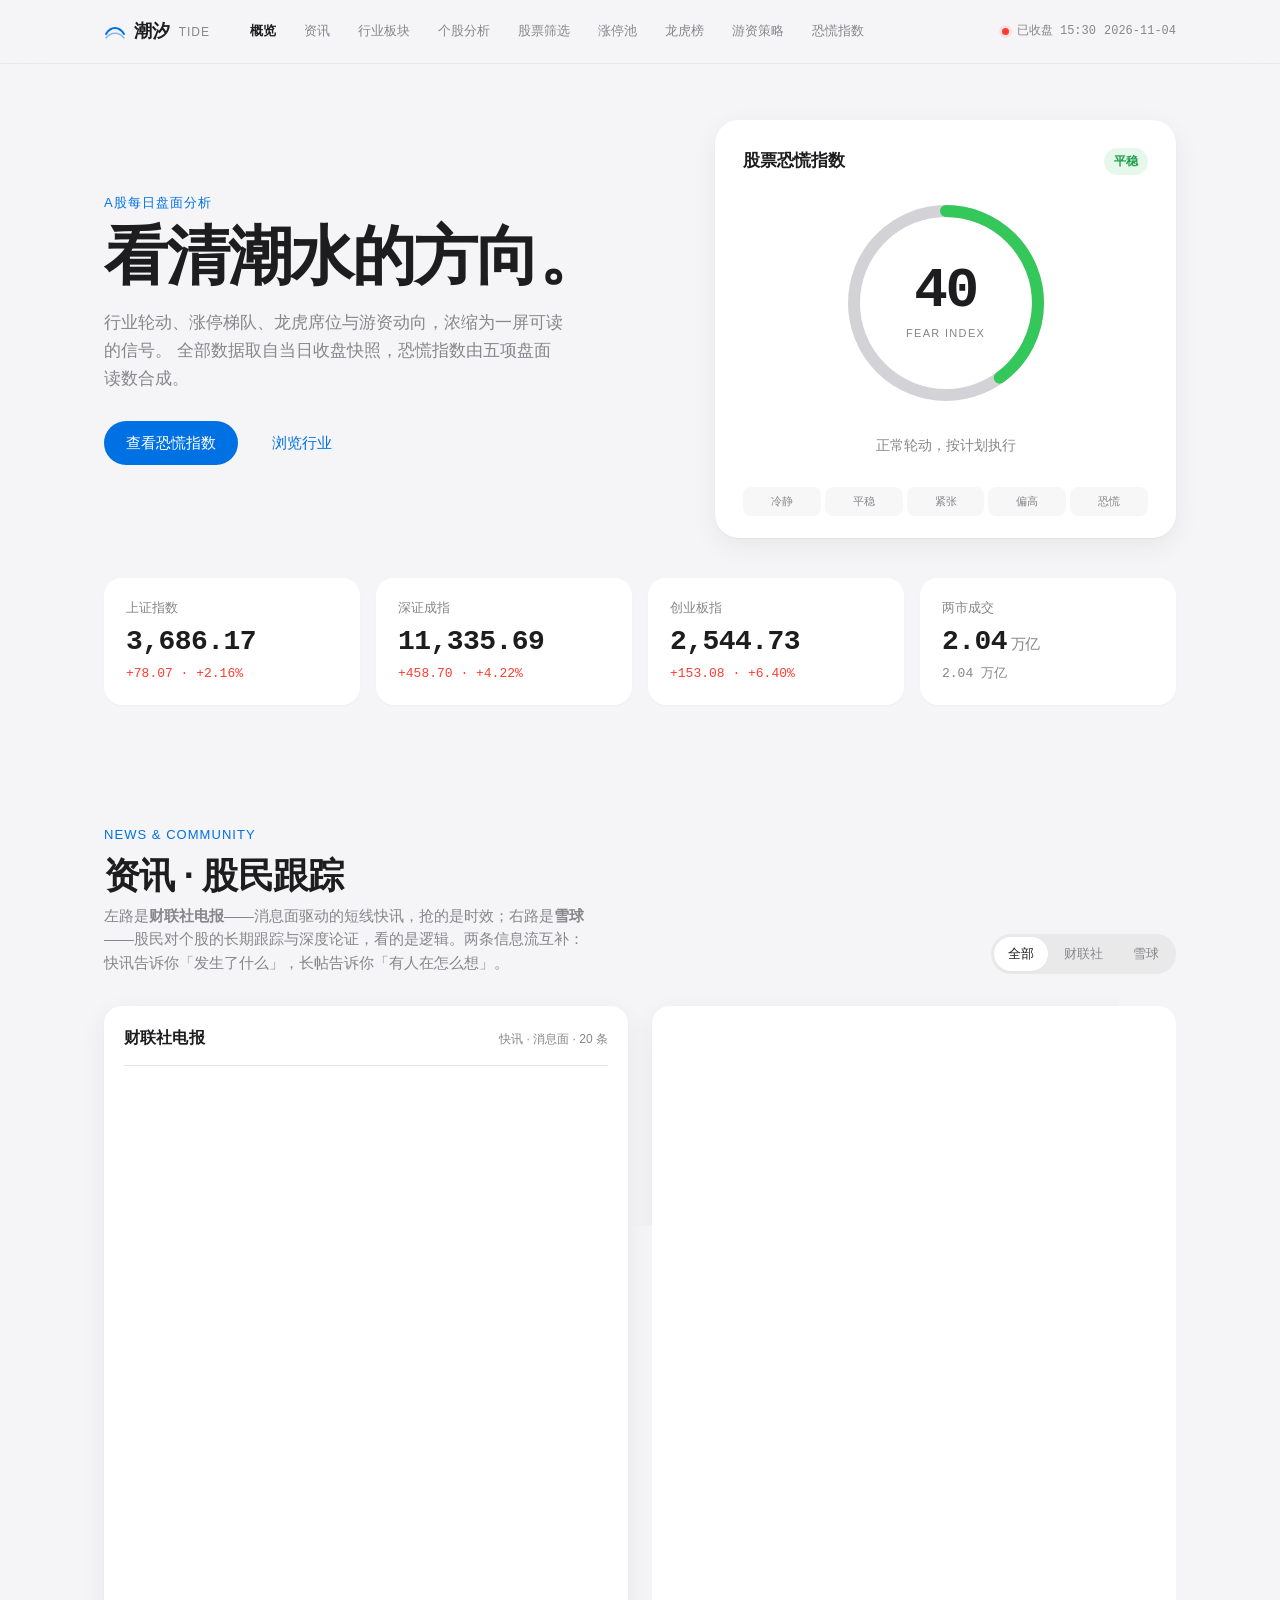
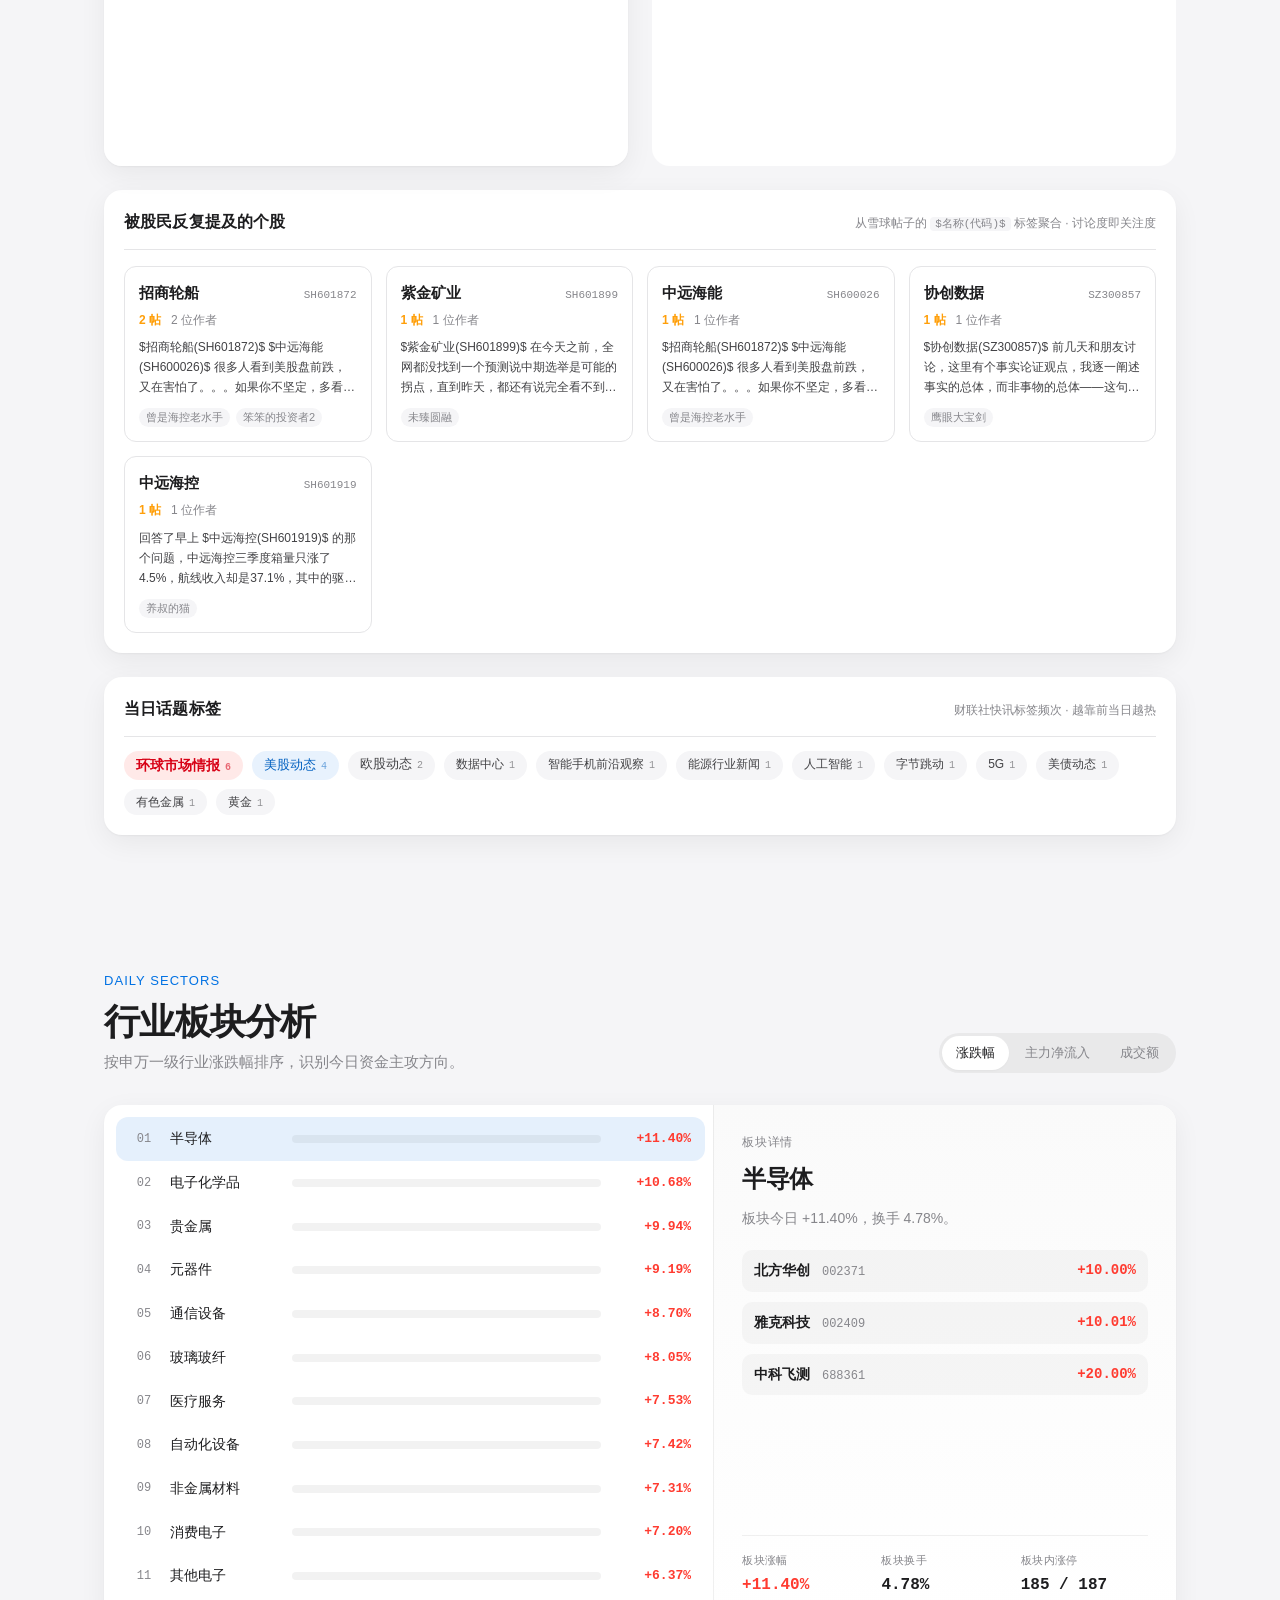
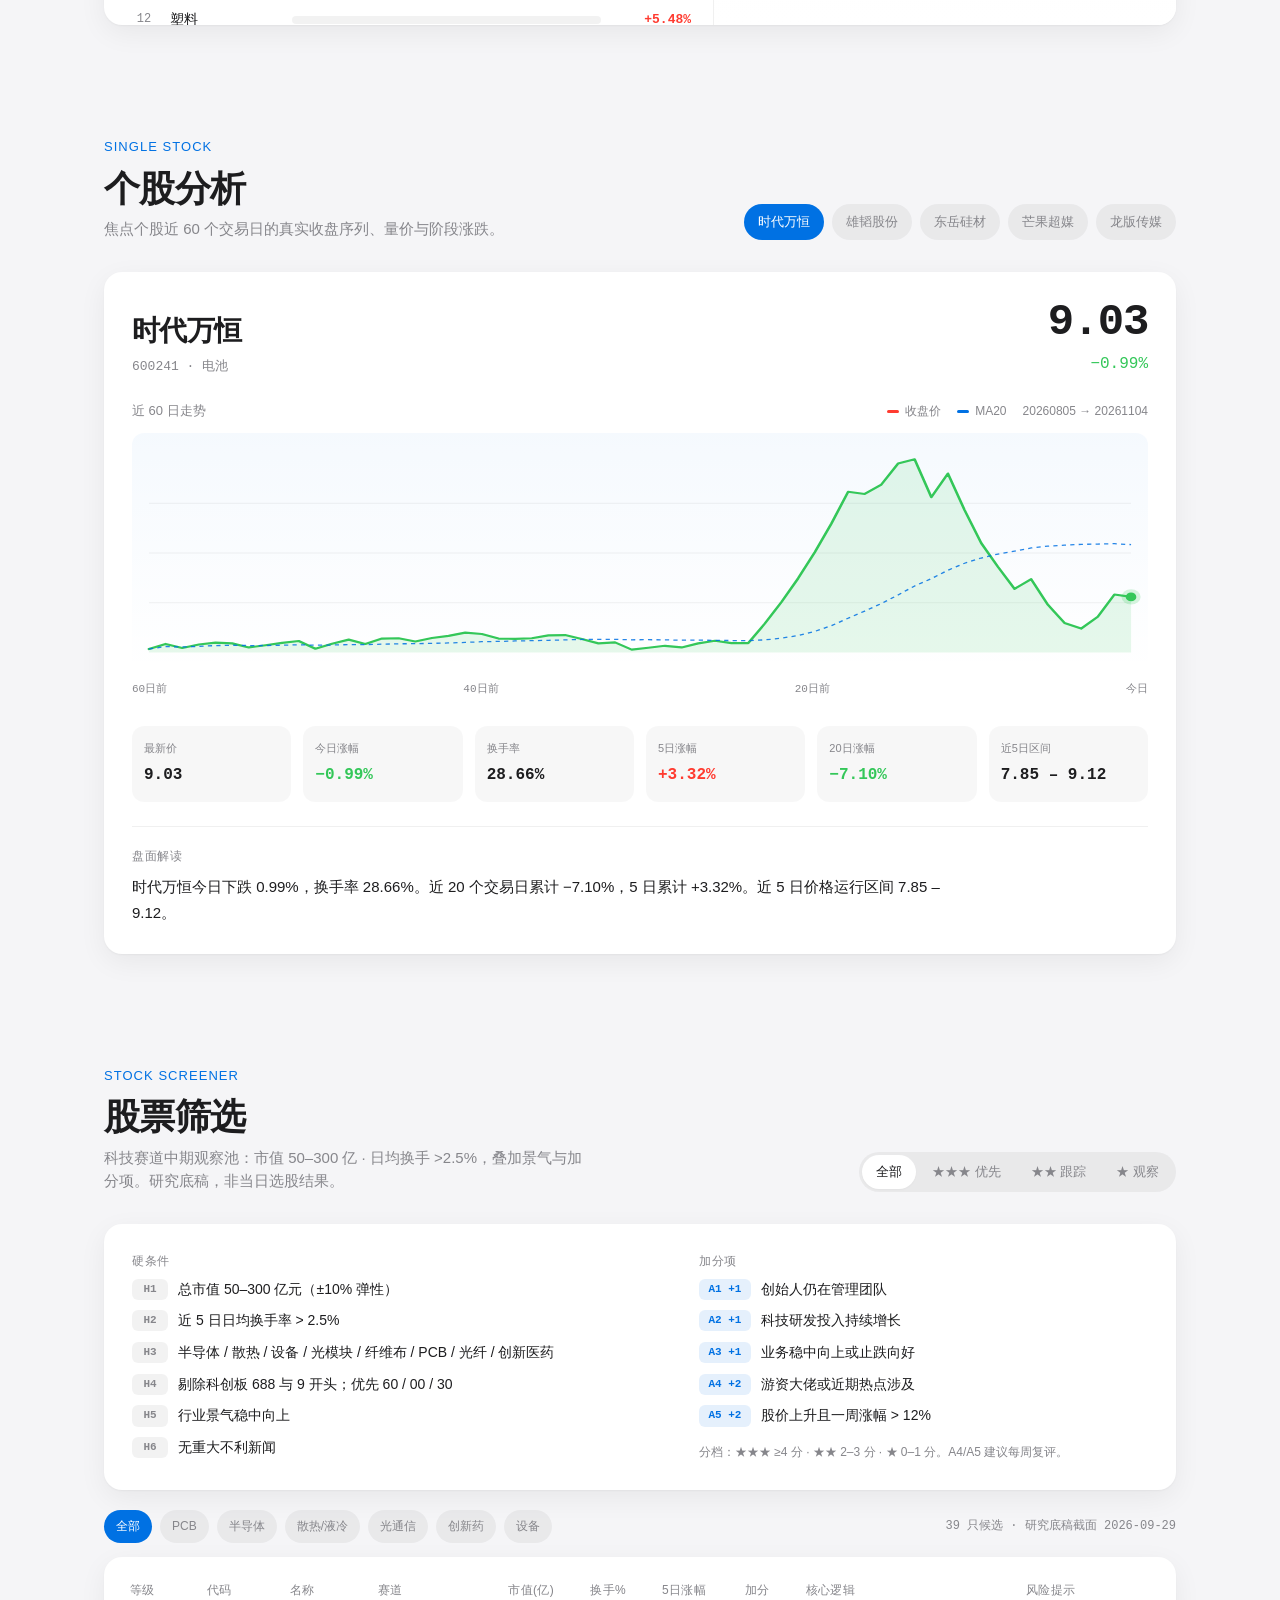
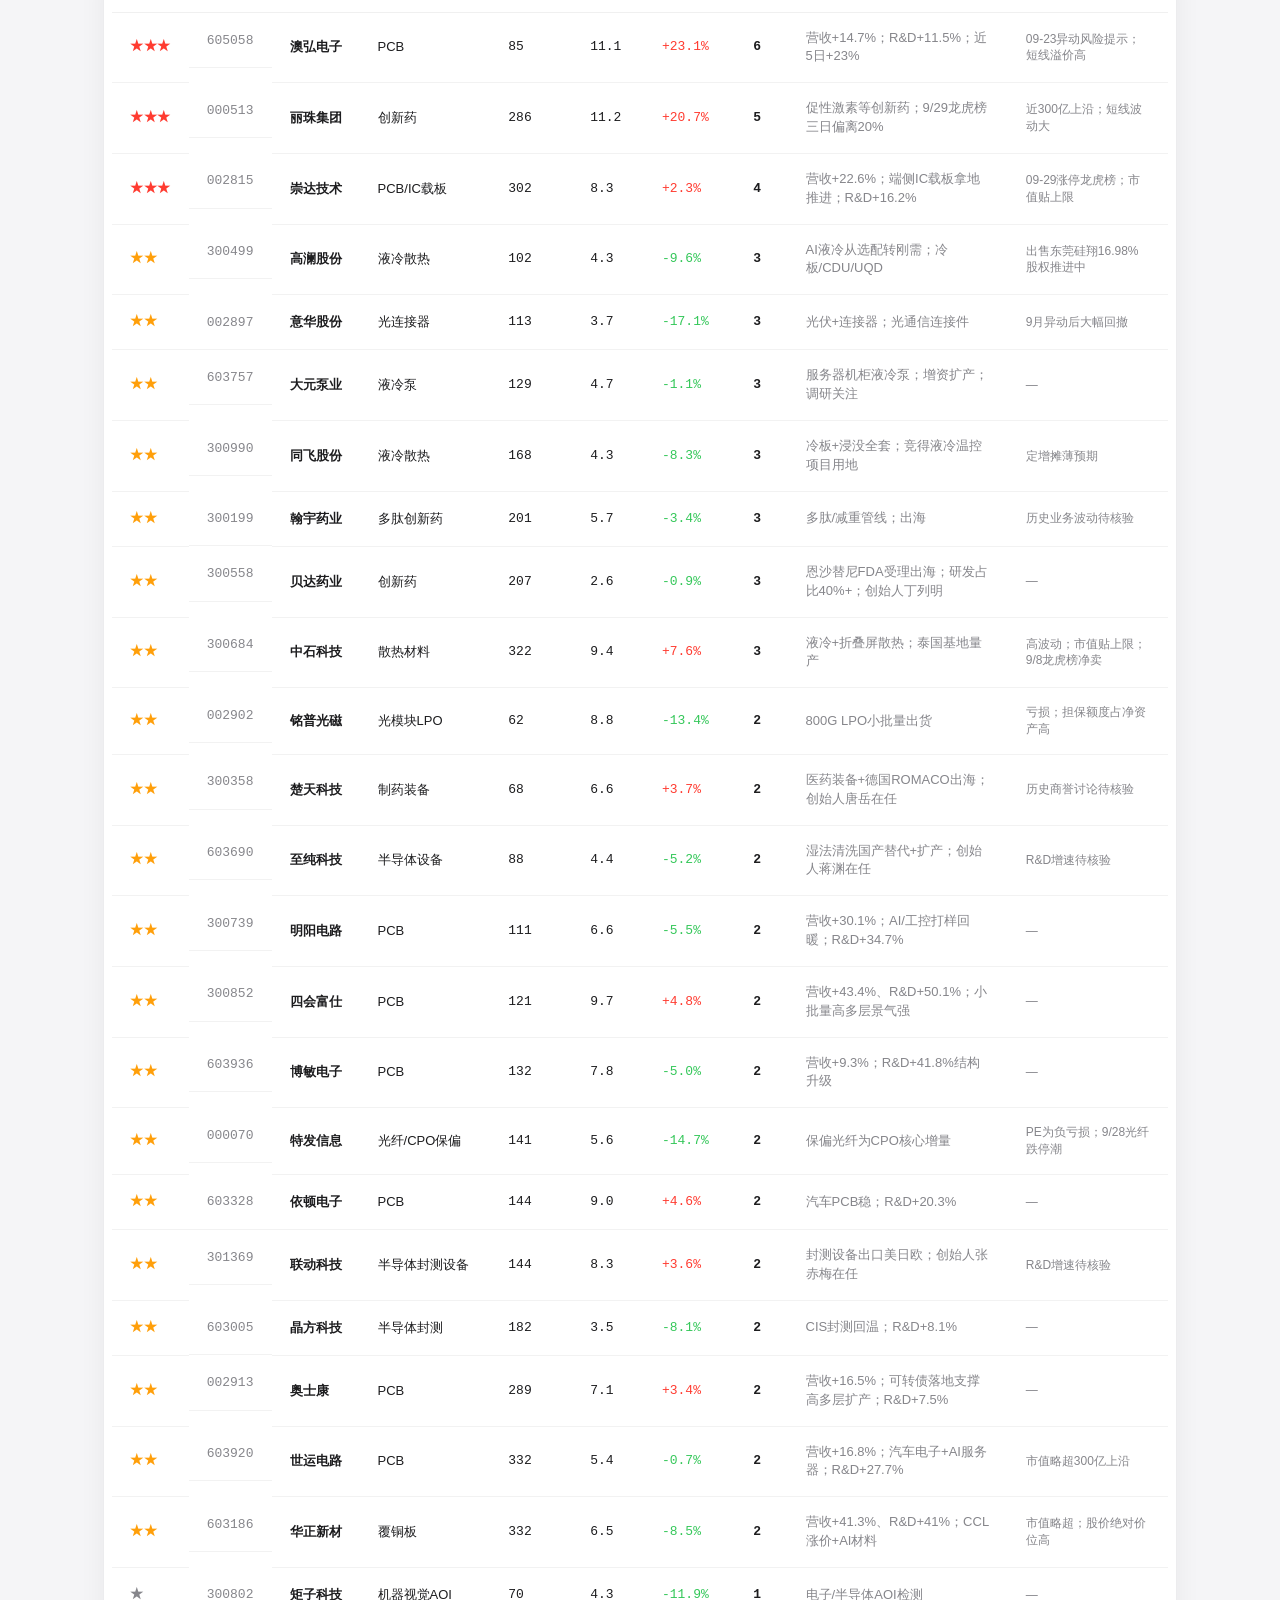
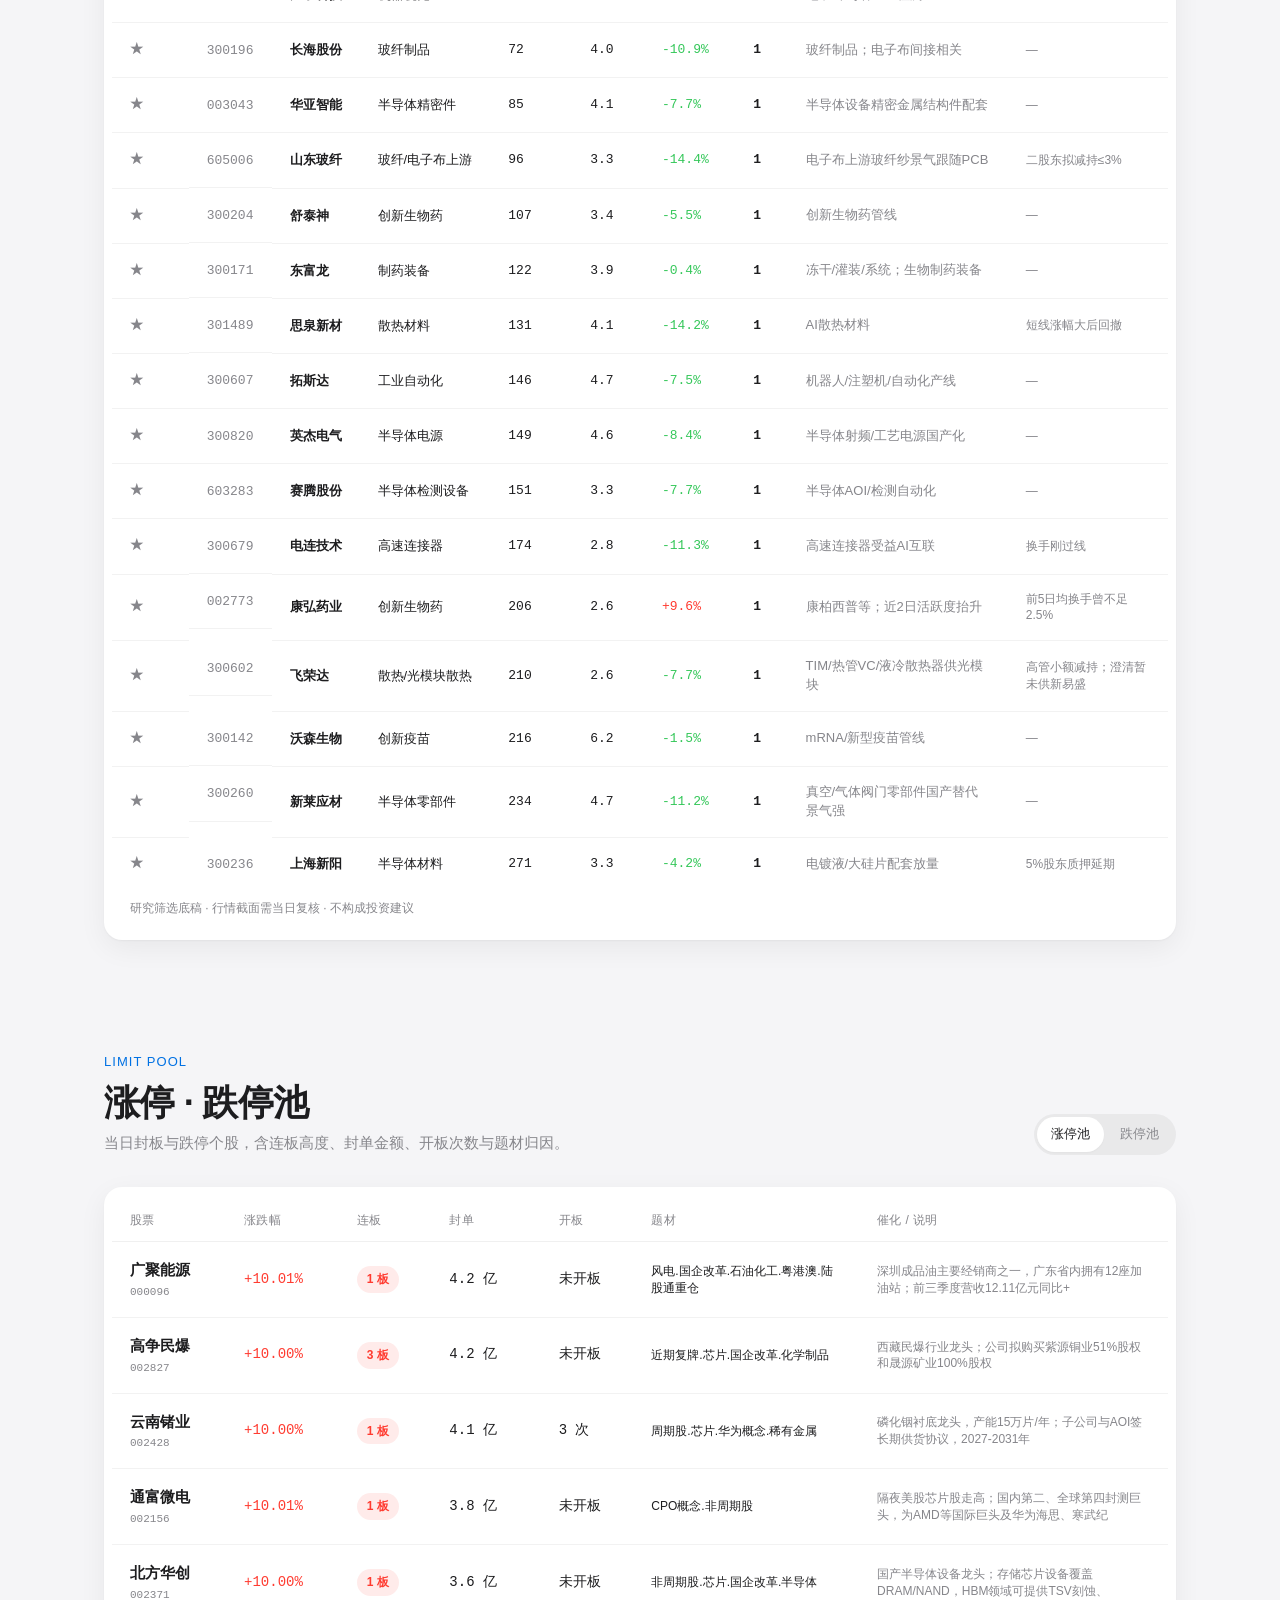
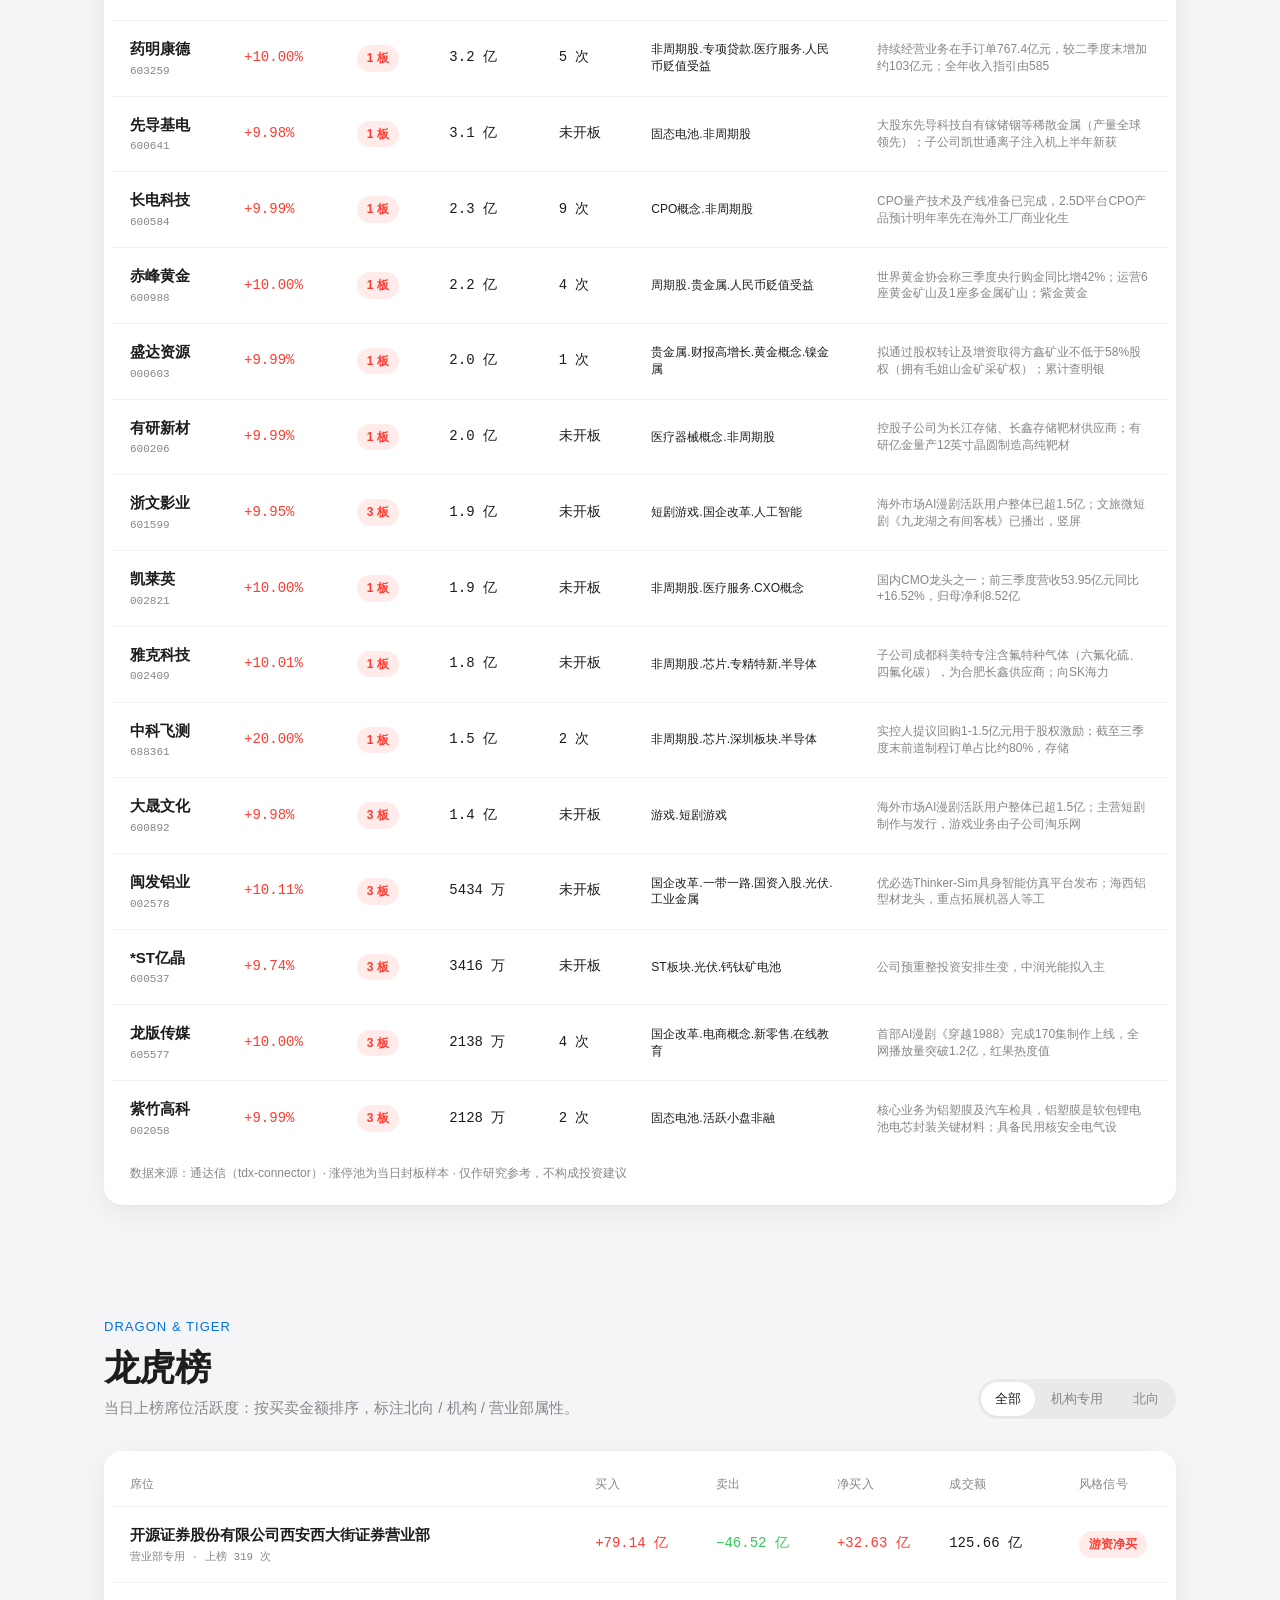
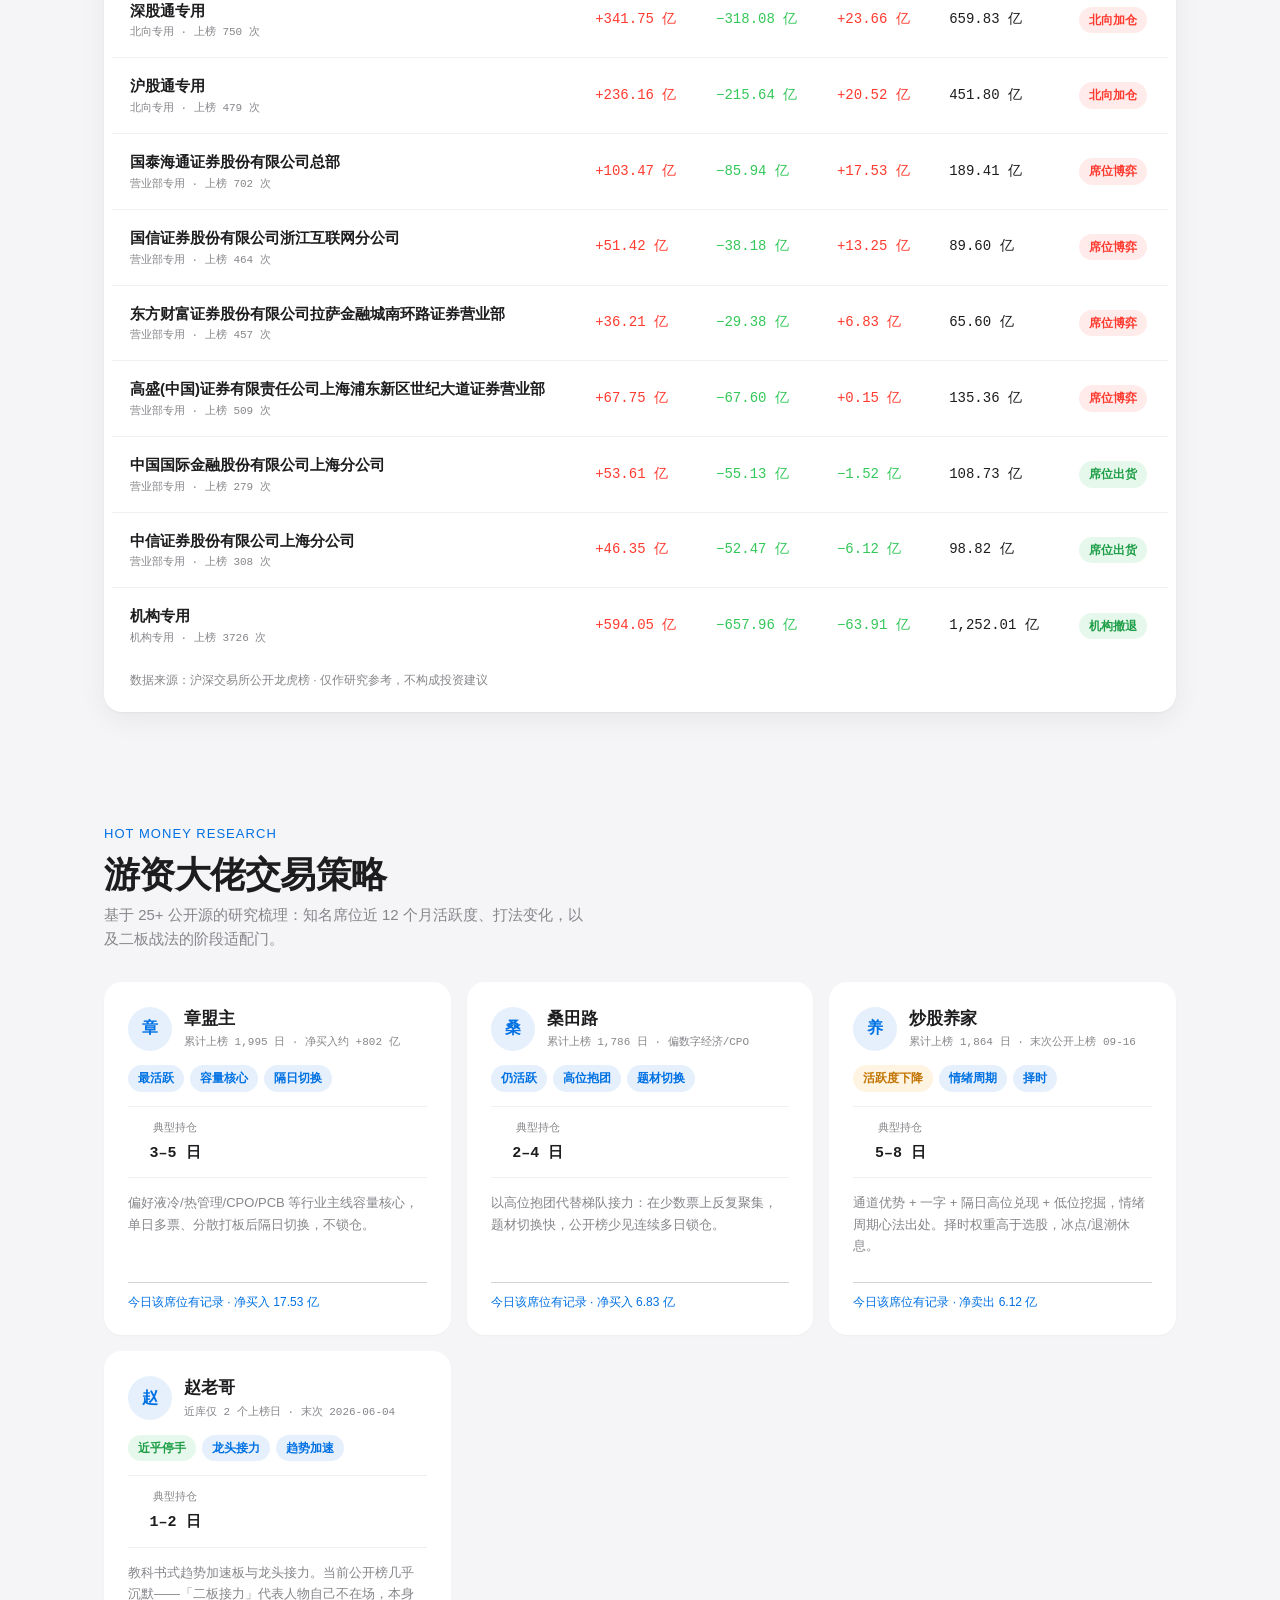
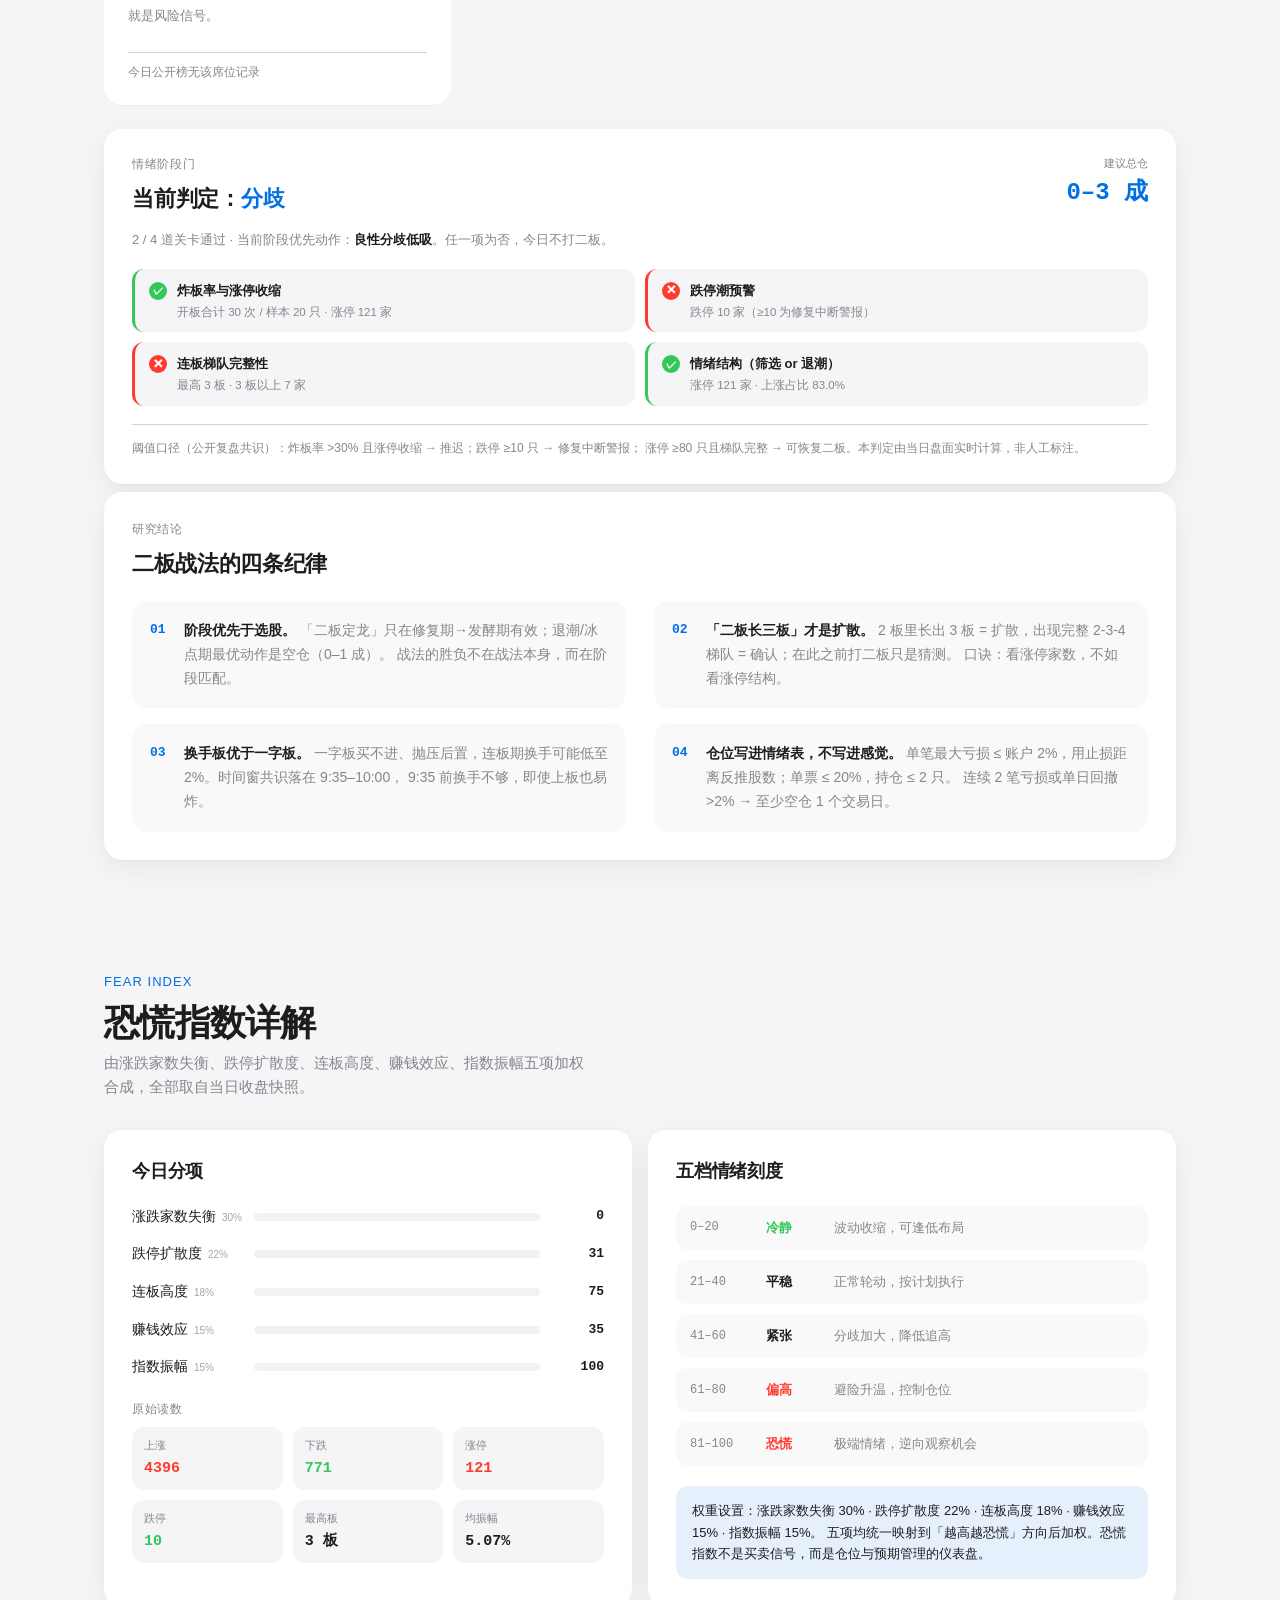
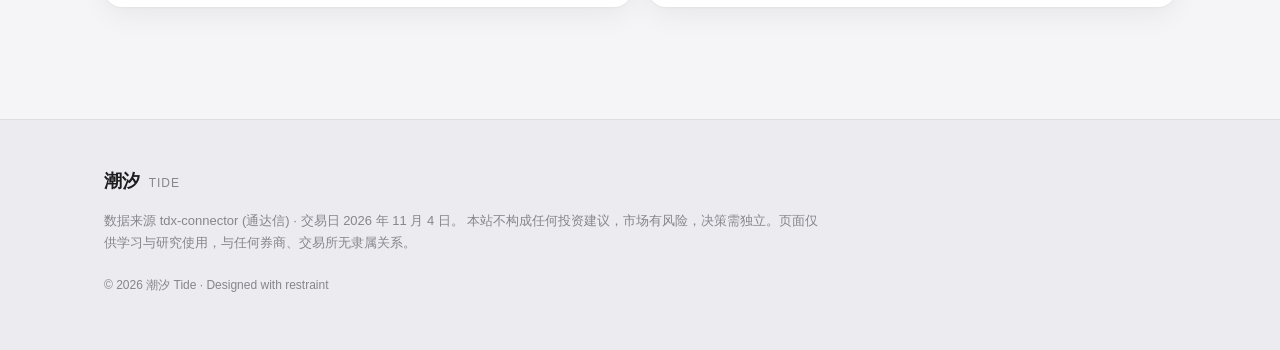
==== index.html @ 378e0854 "feat: 潮汐 A 股盘面仪表盘初始提交（2026-11-04 收盘快照） 数据管道四段式：通达信快照 -> derive.py -> tide_data.json ->> app.js 渲染， 资" ====
<!-- AI生成 -->
<!DOCTYPE html>
<html lang="zh-CN">
<head>
  <meta charset="UTF-8" />
  <meta name="viewport" content="width=device-width, initial-scale=1.0" />
  <meta name="description" content="潮汐 · A股每日盘面分析 — 行业板块、个股、龙虎榜、游资策略与恐慌指数" />
  <title>潮汐 · A股每日盘面</title>
  <link rel="stylesheet" href="styles.css" />
</head>
<body>
  <header class="site-header" id="top">
    <div class="header-inner">
      <a class="brand" href="#top" aria-label="潮汐首页">
        <span class="brand-mark" aria-hidden="true">
          <svg width="22" height="22" viewBox="0 0 22 22" fill="none">
            <path d="M2 14c2.5-4 5-6 9-6s6.5 2 9 6" stroke="currentColor" stroke-width="2" stroke-linecap="round"/>
            <path d="M2 18c2.5-3.2 5-4.8 9-4.8S17.5 14.8 20 18" stroke="currentColor" stroke-width="1.5" stroke-linecap="round" opacity=".45"/>
          </svg>
        </span>
        <span class="brand-name">潮汐</span>
        <span class="brand-sub">Tide</span>
      </a>
      <nav class="main-nav" aria-label="主导航">
        <a href="#overview">概览</a>
        <a href="#feed">资讯</a>
        <a href="#sectors">行业板块</a>
        <a href="#stock">个股分析</a>
        <a href="#screen">股票筛选</a>
        <a href="#pool">涨停池</a>
        <a href="#dragon">龙虎榜</a>
        <a href="#hotmoney">游资策略</a>
        <a href="#fear">恐慌指数</a>
      </nav>
      <div class="header-meta">
        <span class="live-dot" id="liveDot" aria-hidden="true"></span>
        <span class="live-text" id="liveText">加载中</span>
        <time id="headerDate">—</time>
      </div>
    </div>
  </header>

  <div class="offline-banner" id="offlineBanner" hidden>
    未能读取本地行情快照，当前展示的是<b>离线样本</b>，数字不代表真实盘面。
  </div>

  <main>
    <!-- ============ HERO / 概览 ============ -->
    <section class="hero" id="overview">
      <div class="container hero-grid">
        <div class="hero-copy">
          <p class="eyebrow">A股每日盘面分析</p>
          <h1 class="hero-title">看清潮水的方向。</h1>
          <p class="hero-desc">
            行业轮动、涨停梯队、龙虎席位与游资动向，浓缩为一屏可读的信号。
            全部数据取自当日收盘快照，恐慌指数由五项盘面读数合成。
          </p>
          <div class="hero-cta">
            <a class="btn-primary" href="#fear">查看恐慌指数</a>
            <a class="btn-ghost" href="#sectors">浏览行业</a>
          </div>
        </div>

        <div class="fear-card" aria-labelledby="fearTitle">
          <div class="fear-card-head">
            <h2 id="fearTitle">股票恐慌指数</h2>
            <span class="badge badge-warn" id="fearBadge">—</span>
          </div>
          <div class="gauge-wrap">
            <svg class="gauge" viewBox="0 0 240 240" role="img" aria-label="恐慌指数仪表">
              <circle class="gauge-track" cx="120" cy="120" r="92" />
              <circle class="gauge-progress" id="gaugeArc" cx="120" cy="120" r="92" />
            </svg>
            <div class="gauge-center">
              <div class="gauge-value" id="fearValue">—</div>
              <div class="gauge-label">Fear Index</div>
            </div>
          </div>
          <p class="fear-caption" id="fearCaption">正在读取盘面数据…</p>
          <div class="fear-scale" aria-hidden="true">
            <span>冷静</span><span>平稳</span><span>紧张</span><span>偏高</span><span>恐慌</span>
          </div>
        </div>
      </div>

      <div class="container">
        <div class="stat-row" id="marketStats"></div>
      </div>
    </section>

    <!-- ============ 资讯 · 快讯 + 股民跟踪 ============ -->
    <section class="section" id="feed">
      <div class="container">
        <header class="section-head">
          <div>
            <p class="eyebrow">News &amp; Community</p>
            <h2 class="section-title">资讯 · 股民跟踪</h2>
            <p class="section-desc">
              左路是<b>财联社电报</b>——消息面驱动的短线快讯，抢的是时效；右路是<b>雪球</b>——股民对个股的长期跟踪与深度论证，看的是逻辑。两条信息流互补：快讯告诉你「发生了什么」，长帖告诉你「有人在怎么想」。
            </p>
          </div>
          <div class="segmented" id="feedSourceFilter" role="tablist" aria-label="按信源筛选">
            <button class="seg-btn is-active" data-src="all" role="tab" aria-selected="true">全部</button>
            <button class="seg-btn" data-src="cls" role="tab" aria-selected="false">财联社</button>
            <button class="seg-btn" data-src="xueqiu" role="tab" aria-selected="false">雪球</button>
          </div>
        </header>

        <div class="feed-layout">
          <!-- 左：快讯流 -->
          <div class="feed-col">
            <div class="panel feed-panel">
              <div class="feed-panel-head">
                <h3 class="feed-panel-title">财联社电报</h3>
                <span class="feed-panel-sub">快讯 · 消息面 · <span id="feedClsCount">0</span> 条</span>
              </div>
              <div class="feed-list" id="feedClsList"></div>
            </div>
          </div>

          <!-- 右：股民跟踪 -->
          <div class="feed-col">
            <div class="panel feed-panel">
              <div class="feed-panel-head">
                <h3 class="feed-panel-title">雪球 · 股民研究</h3>
                <span class="feed-panel-sub">深度跟踪 · <span id="feedXqCount">0</span> 条</span>
              </div>
              <div class="feed-list" id="feedXqList"></div>
            </div>
          </div>
        </div>

        <!-- 被讨论个股聚合 -->
        <div class="panel buzz-panel">
          <div class="feed-panel-head">
            <h3 class="feed-panel-title">被股民反复提及的个股</h3>
            <span class="feed-panel-sub">从雪球帖子的 <code>$名称(代码)$</code> 标签聚合 · 讨论度即关注度</span>
          </div>
          <div class="buzz-grid" id="buzzGrid"></div>
        </div>

        <!-- 财联社话题热度 -->
        <div class="panel topics-panel">
          <div class="feed-panel-head">
            <h3 class="feed-panel-title">当日话题标签</h3>
            <span class="feed-panel-sub">财联社快讯标签频次 · 越靠前当日越热</span>
          </div>
          <div class="topic-cloud" id="topicCloud"></div>
        </div>
      </div>
    </section>

    <!-- ============ 行业板块 ============ -->
    <section class="section" id="sectors">
      <div class="container">
        <header class="section-head">
          <div>
            <p class="eyebrow">Daily Sectors</p>
            <h2 class="section-title">行业板块分析</h2>
            <p class="section-desc">按申万一级行业涨跌幅排序，识别今日资金主攻方向。</p>
          </div>
          <div class="segmented" role="tablist" aria-label="板块排序">
            <button class="seg-btn is-active" data-sort="change" role="tab" aria-selected="true">涨跌幅</button>
            <button class="seg-btn" data-sort="flow" role="tab" aria-selected="false">主力净流入</button>
            <button class="seg-btn" data-sort="volume" role="tab" aria-selected="false">成交额</button>
          </div>
        </header>

        <div class="panel sector-panel">
          <div class="sector-list" id="sectorList" role="list"></div>
          <aside class="sector-detail">
            <p class="panel-kicker">板块详情</p>
            <h3 class="sector-detail-title" id="sectorDetailTitle">—</h3>
            <p class="sector-detail-desc" id="sectorDetailDesc">正在读取板块数据…</p>
            <ul class="leader-list" id="sectorLeaders"></ul>
            <div class="mini-metrics">
              <div>
                <p class="mini-label">板块涨幅</p>
                <p class="mini-value" id="sectorChange">—</p>
              </div>
              <div>
                <p class="mini-label">板块换手</p>
                <p class="mini-value" id="sectorFlow">—</p>
              </div>
              <div>
                <p class="mini-label">板块内涨停</p>
                <p class="mini-value" id="sectorBreadth">—</p>
              </div>
            </div>
          </aside>
        </div>
      </div>
    </section>

    <!-- ============ 个股分析 ============ -->
    <section class="section" id="stock">
      <div class="container">
        <header class="section-head">
          <div>
            <p class="eyebrow">Single Stock</p>
            <h2 class="section-title">个股分析</h2>
            <p class="section-desc">焦点个股近 60 个交易日的真实收盘序列、量价与阶段涨跌。</p>
          </div>
          <div class="stock-picker" id="stockPicker" role="tablist" aria-label="选择个股"></div>
        </header>

        <div class="panel stock-panel">
          <div class="stock-hero">
            <div class="stock-identity">
              <h3 class="stock-name" id="stockName">—</h3>
              <p class="stock-code" id="stockCode">—</p>
            </div>
            <div class="stock-quote">
              <p class="stock-price" id="stockPrice">—</p>
              <p class="stock-delta flat" id="stockDelta">—</p>
            </div>
          </div>

          <div class="chart-wrap">
            <div class="chart-toolbar">
              <span class="chart-label">近 60 日走势</span>
              <div class="chart-legend">
                <span><i class="swatch up"></i>收盘价</span>
                <span><i class="swatch accent"></i>MA20</span>
                <span class="chart-range" id="chartRange">—</span>
              </div>
            </div>
            <svg class="stock-chart" id="stockChart" viewBox="0 0 960 280" preserveAspectRatio="none" role="img" aria-label="股价走势图"></svg>
            <div class="chart-axis">
              <span>60日前</span><span>40日前</span><span>20日前</span><span>今日</span>
            </div>
          </div>

          <div class="metric-grid" id="stockMetrics"></div>

          <div class="stock-note">
            <p class="panel-kicker">盘面解读</p>
            <p class="stock-note-text" id="stockNote">正在读取行情数据…</p>
          </div>
        </div>
      </div>
    </section>

    <!-- ============ 股票筛选 ============ -->
    <section class="section" id="screen">
      <div class="container">
        <header class="section-head">
          <div>
            <p class="eyebrow">Stock Screener</p>
            <h2 class="section-title">股票筛选</h2>
            <p class="section-desc">科技赛道中期观察池：市值 50–300 亿 · 日均换手 &gt;2.5%，叠加景气与加分项。研究底稿，非当日选股结果。</p>
          </div>
          <div class="segmented" id="screenTierFilter" role="tablist" aria-label="按关注等级筛选">
            <button class="seg-btn is-active" data-tier="all" role="tab" aria-selected="true">全部</button>
            <button class="seg-btn" data-tier="★★★" role="tab" aria-selected="false">★★★ 优先</button>
            <button class="seg-btn" data-tier="★★" role="tab" aria-selected="false">★★ 跟踪</button>
            <button class="seg-btn" data-tier="★" role="tab" aria-selected="false">★ 观察</button>
          </div>
        </header>

        <div class="panel rules-panel">
          <div class="rules-grid">
            <div>
              <p class="panel-kicker">硬条件</p>
              <ul class="rule-list">
                <li><span class="rule-tag">H1</span>总市值 50–300 亿元（±10% 弹性）</li>
                <li><span class="rule-tag">H2</span>近 5 日日均换手率 &gt; 2.5%</li>
                <li><span class="rule-tag">H3</span>半导体 / 散热 / 设备 / 光模块 / 纤维布 / PCB / 光纤 / 创新医药</li>
                <li><span class="rule-tag">H4</span>剔除科创板 688 与 9 开头；优先 60 / 00 / 30</li>
                <li><span class="rule-tag">H5</span>行业景气稳中向上</li>
                <li><span class="rule-tag">H6</span>无重大不利新闻</li>
              </ul>
            </div>
            <div>
              <p class="panel-kicker">加分项</p>
              <ul class="rule-list">
                <li><span class="rule-tag plus">A1 +1</span>创始人仍在管理团队</li>
                <li><span class="rule-tag plus">A2 +1</span>科技研发投入持续增长</li>
                <li><span class="rule-tag plus">A3 +1</span>业务稳中向上或止跌向好</li>
                <li><span class="rule-tag plus">A4 +2</span>游资大佬或近期热点涉及</li>
                <li><span class="rule-tag plus">A5 +2</span>股价上升且一周涨幅 &gt; 12%</li>
              </ul>
              <p class="rule-note">分档：★★★ ≥4 分 · ★★ 2–3 分 · ★ 0–1 分。A4/A5 建议每周复评。</p>
            </div>
          </div>
        </div>

        <div class="screen-toolbar">
          <div class="chip-row" id="screenTrackFilter" role="listbox" aria-label="按赛道筛选"></div>
          <p class="screen-count"><span id="screenCount">0</span> 只候选 · 研究底稿截面 2026-09-29</p>
        </div>

        <div class="panel table-panel">
          <div class="table-scroll">
            <table class="data-table screen-table" id="screenTable">
              <thead>
                <tr>
                  <th>等级</th>
                  <th>代码</th>
                  <th>名称</th>
                  <th>赛道</th>
                  <th>市值(亿)</th>
                  <th>换手%</th>
                  <th>5日涨幅</th>
                  <th>加分</th>
                  <th>核心逻辑</th>
                  <th>风险提示</th>
                </tr>
              </thead>
              <tbody id="screenBody"></tbody>
            </table>
          </div>
          <p class="table-foot">研究筛选底稿 · 行情截面需当日复核 · 不构成投资建议</p>
        </div>
      </div>
    </section>

    <!-- ============ 涨停 / 跌停池 ============ -->
    <section class="section" id="pool">
      <div class="container">
        <header class="section-head">
          <div>
            <p class="eyebrow">Limit Pool</p>
            <h2 class="section-title">涨停 · 跌停池</h2>
            <p class="section-desc">当日封板与跌停个股，含连板高度、封单金额、开板次数与题材归因。</p>
          </div>
          <div class="segmented" id="poolFilter" role="tablist" aria-label="池切换">
            <button class="seg-btn is-active" data-pool="up" role="tab" aria-selected="true">涨停池</button>
            <button class="seg-btn" data-pool="down" role="tab" aria-selected="false">跌停池</button>
          </div>
        </header>

        <div class="panel table-panel">
          <div class="table-scroll">
            <table class="data-table pool-table" id="poolTable">
              <thead>
                <tr>
                  <th>股票</th>
                  <th>涨跌幅</th>
                  <th>连板</th>
                  <th>封单</th>
                  <th>开板</th>
                  <th>题材</th>
                  <th>催化 / 说明</th>
                </tr>
              </thead>
              <tbody id="poolBody"></tbody>
            </table>
          </div>
          <p class="table-foot">数据来源：通达信（tdx-connector）· 涨停池为当日封板样本 · 仅作研究参考，不构成投资建议</p>
        </div>
      </div>
    </section>

    <!-- ============ 龙虎榜 ============ -->
    <section class="section" id="dragon">
      <div class="container">
        <header class="section-head">
          <div>
            <p class="eyebrow">Dragon &amp; Tiger</p>
            <h2 class="section-title">龙虎榜</h2>
            <p class="section-desc">当日上榜席位活跃度：按买卖金额排序，标注北向 / 机构 / 营业部属性。</p>
          </div>
          <div class="segmented" id="dragonFilter" role="tablist" aria-label="龙虎榜筛选">
            <button class="seg-btn is-active" data-filter="all" role="tab" aria-selected="true">全部</button>
            <button class="seg-btn" data-filter="机构" role="tab" aria-selected="false">机构专用</button>
            <button class="seg-btn" data-filter="北向" role="tab" aria-selected="false">北向</button>
          </div>
        </header>

        <div class="panel table-panel">
          <div class="table-scroll">
            <table class="data-table" id="dragonTable">
              <thead>
                <tr>
                  <th>席位</th>
                  <th>买入</th>
                  <th>卖出</th>
                  <th>净买入</th>
                  <th>成交额</th>
                  <th>风格信号</th>
                </tr>
              </thead>
              <tbody id="dragonBody"></tbody>
            </table>
          </div>
          <p class="table-foot">数据来源：沪深交易所公开龙虎榜 · 仅作研究参考，不构成投资建议</p>
        </div>
      </div>
    </section>

    <!-- ============ 游资策略 ============ -->
    <section class="section" id="hotmoney">
      <div class="container">
        <header class="section-head">
          <div>
            <p class="eyebrow">Hot Money Research</p>
            <h2 class="section-title">游资大佬交易策略</h2>
            <p class="section-desc">基于 25+ 公开源的研究梳理：知名席位近 12 个月活跃度、打法变化，以及二板战法的阶段适配门。</p>
          </div>
        </header>

        <div class="hot-grid" id="hotGrid"></div>

        <div class="panel stage-gate-panel">
          <div id="stageGate"></div>
        </div>

        <div class="panel strategy-panel">
          <div class="strategy-head">
            <p class="panel-kicker">研究结论</p>
            <h3>二板战法的四条纪律</h3>
          </div>
          <ol class="principle-list">
            <li>
              <strong>阶段优先于选股。</strong>
              「二板定龙」只在修复期→发酵期有效；退潮/冰点期最优动作是空仓（0–1 成）。
              战法的胜负不在战法本身，而在阶段匹配。
            </li>
            <li>
              <strong>「二板长三板」才是扩散。</strong>
              2 板里长出 3 板 = 扩散，出现完整 2-3-4 梯队 = 确认；在此之前打二板只是猜测。
              口诀：看涨停家数，不如看涨停结构。
            </li>
            <li>
              <strong>换手板优于一字板。</strong>
              一字板买不进、抛压后置，连板期换手可能低至 2%。时间窗共识落在 9:35–10:00，
              9:35 前换手不够，即使上板也易炸。
            </li>
            <li>
              <strong>仓位写进情绪表，不写进感觉。</strong>
              单笔最大亏损 ≤ 账户 2%，用止损距离反推股数；单票 ≤ 20%，持仓 ≤ 2 只。
              连续 2 笔亏损或单日回撤 &gt;2% → 至少空仓 1 个交易日。
            </li>
          </ol>
        </div>
      </div>
    </section>

    <!-- ============ 恐慌指数 ============ -->
    <section class="section" id="fear">
      <div class="container">
        <header class="section-head">
          <div>
            <p class="eyebrow">Fear Index</p>
            <h2 class="section-title">恐慌指数详解</h2>
            <p class="section-desc">由涨跌家数失衡、跌停扩散度、连板高度、赚钱效应、指数振幅五项加权合成，全部取自当日收盘快照。</p>
          </div>
        </header>

        <div class="fear-layout">
          <div class="panel fear-breakdown">
            <h3 class="panel-title">今日分项</h3>
            <div class="breakdown-list" id="fearBreakdown"></div>
            <p class="panel-kicker raw-kicker">原始读数</p>
            <div class="fear-raw" id="fearRaw"></div>
          </div>

          <div class="panel fear-scale-panel">
            <h3 class="panel-title">五档情绪刻度</h3>
            <div class="scale-rows">
              <div class="scale-row"><span class="scale-range">0–20</span><span class="scale-name down">冷静</span><span class="scale-desc">波动收缩，可逢低布局</span></div>
              <div class="scale-row"><span class="scale-range">21–40</span><span class="scale-name">平稳</span><span class="scale-desc">正常轮动，按计划执行</span></div>
              <div class="scale-row"><span class="scale-range">41–60</span><span class="scale-name">紧张</span><span class="scale-desc">分歧加大，降低追高</span></div>
              <div class="scale-row"><span class="scale-range">61–80</span><span class="scale-name up">偏高</span><span class="scale-desc">避险升温，控制仓位</span></div>
              <div class="scale-row"><span class="scale-range">81–100</span><span class="scale-name up">恐慌</span><span class="scale-desc">极端情绪，逆向观察机会</span></div>
            </div>
            <p class="fear-note">
              权重设置：涨跌家数失衡 30% · 跌停扩散度 22% · 连板高度 18% · 赚钱效应 15% · 指数振幅 15%。
              五项均统一映射到「越高越恐慌」方向后加权。恐慌指数不是买卖信号，而是仓位与预期管理的仪表盘。
            </p>
          </div>
        </div>
      </div>
    </section>
  </main>

  <footer class="site-footer">
    <div class="container footer-inner">
      <div class="footer-brand">
        <span class="brand-name">潮汐</span>
        <span class="brand-sub">Tide</span>
      </div>
      <p class="footer-disclaimer">
        数据来源 <span id="dataSource">—</span> · 交易日 <span id="dataDate">—</span>。
        本站不构成任何投资建议，市场有风险，决策需独立。页面仅供学习与研究使用，与任何券商、交易所无隶属关系。
      </p>
      <p class="footer-copy">© 2026 潮汐 Tide · Designed with restraint</p>
    </div>
  </footer>

  <script src="app.js"></script>
</body>
</html>
---- styles.css ----
/* 潮汐 Tide — Apple-minimal market desk */

:root {
  --bg: #f5f5f7;
  --paper: #ffffff;
  --ink: #1d1d1f;
  --secondary: #86868b;
  --tertiary: #d2d2d7;
  --accent: #0071e3;
  --accent-soft: rgba(0, 113, 227, 0.1);
  --up: #ff3b30;
  --up-soft: rgba(255, 59, 48, 0.1);
  --down: #34c759;
  --down-soft: rgba(52, 199, 89, 0.12);
  --warn: #ff9f0a;
  --warn-soft: rgba(255, 159, 10, 0.12);
  --shadow: 0 1px 2px rgba(0, 0, 0, 0.04), 0 8px 28px rgba(0, 0, 0, 0.06);
  --shadow-soft: 0 1px 2px rgba(0, 0, 0, 0.03);
  --radius: 18px;
  --radius-sm: 12px;
  --max: 1120px;
  --header-h: 64px;
  --font: -apple-system, BlinkMacSystemFont, "SF Pro Display", "SF Pro Text",
    "PingFang SC", "Helvetica Neue", "Microsoft YaHei", sans-serif;
  --mono: "SF Mono", ui-monospace, "Cascadia Code", Consolas, "Liberation Mono",
    monospace;
}

*,
*::before,
*::after {
  box-sizing: border-box;
}

html {
  scroll-behavior: smooth;
  scroll-padding-top: calc(var(--header-h) + 16px);
  overflow-x: hidden;
}

body {
  margin: 0;
  font-family: var(--font);
  font-size: 16px;
  line-height: 1.55;
  color: var(--ink);
  background: var(--bg);
  -webkit-font-smoothing: antialiased;
  text-rendering: optimizeLegibility;
  overflow-x: hidden;
  max-width: 100%;
}

img,
svg {
  display: block;
  max-width: 100%;
}

a {
  color: inherit;
  text-decoration: none;
}

button {
  font: inherit;
  color: inherit;
  background: none;
  border: none;
  cursor: pointer;
}

.container {
  width: 100%;
  max-width: var(--max);
  margin-inline: auto;
  padding-inline: 24px;
  box-sizing: border-box;
}

/* ---------- Header ---------- */

.site-header {
  position: sticky;
  top: 0;
  z-index: 50;
  height: var(--header-h);
  background: rgba(245, 245, 247, 0.72);
  backdrop-filter: saturate(180%) blur(20px);
  -webkit-backdrop-filter: saturate(180%) blur(20px);
  border-bottom: 1px solid rgba(0, 0, 0, 0.06);
}

.header-inner {
  width: 100%;
  max-width: var(--max);
  height: 100%;
  margin-inline: auto;
  padding-inline: 24px;
  box-sizing: border-box;
  display: flex;
  align-items: center;
  gap: 28px;
}

.brand {
  display: flex;
  align-items: center;
  gap: 8px;
  flex-shrink: 0;
}

.brand-mark {
  color: var(--accent);
  display: grid;
  place-items: center;
}

.brand-name {
  font-size: 18px;
  font-weight: 600;
  letter-spacing: 0.02em;
}

.brand-sub {
  font-size: 12px;
  color: var(--secondary);
  font-weight: 500;
  letter-spacing: 0.08em;
  text-transform: uppercase;
  padding-top: 2px;
}

.main-nav {
  display: flex;
  align-items: center;
  gap: 4px;
  flex: 1;
  min-width: 0;
  overflow-x: auto;
  scrollbar-width: none;
}

.main-nav::-webkit-scrollbar {
  display: none;
}

.main-nav a {
  padding: 8px 12px;
  font-size: 13px;
  color: var(--secondary);
  border-radius: 999px;
  white-space: nowrap;
  transition: color 0.2s ease, background 0.2s ease;
}

.main-nav a:hover,
.main-nav a:focus-visible {
  color: var(--ink);
  background: rgba(0, 0, 0, 0.05);
  outline: none;
}

.header-meta {
  display: flex;
  align-items: center;
  gap: 8px;
  font-family: var(--mono);
  font-size: 12px;
  color: var(--secondary);
  flex-shrink: 0;
}

.live-dot {
  width: 7px;
  height: 7px;
  border-radius: 50%;
  background: var(--up);
  box-shadow: 0 0 0 3px var(--up-soft);
}

/* ---------- Shared ---------- */

.eyebrow {
  margin: 0 0 10px;
  font-size: 13px;
  font-weight: 500;
  letter-spacing: 0.08em;
  text-transform: uppercase;
  color: var(--accent);
}

.section {
  padding: 88px 0 24px;
}

.section-head {
  display: flex;
  align-items: flex-end;
  justify-content: space-between;
  gap: 24px;
  margin-bottom: 32px;
  flex-wrap: wrap;
}

.section-title {
  margin: 0 0 8px;
  font-size: clamp(28px, 4vw, 36px);
  font-weight: 600;
  letter-spacing: -0.02em;
  line-height: 1.15;
}

.section-desc {
  margin: 0;
  max-width: 480px;
  color: var(--secondary);
  font-size: 15px;
}

.panel {
  background: var(--paper);
  border-radius: var(--radius);
  box-shadow: var(--shadow);
  padding: 28px;
  max-width: 100%;
  min-width: 0;
}

.panel-kicker {
  margin: 0 0 8px;
  font-size: 12px;
  font-weight: 500;
  letter-spacing: 0.06em;
  text-transform: uppercase;
  color: var(--secondary);
}

.panel-title {
  margin: 0 0 20px;
  font-size: 18px;
  font-weight: 600;
  letter-spacing: -0.01em;
}

.up {
  color: var(--up);
}

.down {
  color: var(--down);
}

.flat {
  color: var(--secondary);
}

.badge {
  display: inline-flex;
  align-items: center;
  padding: 4px 10px;
  border-radius: 999px;
  font-size: 12px;
  font-weight: 600;
}

.badge-warn {
  background: var(--warn-soft);
  color: #c27400;
}

.badge-up {
  background: var(--up-soft);
  color: var(--up);
}

.badge-down {
  background: var(--down-soft);
  color: #1f9e48;
}

.badge-neutral {
  background: rgba(0, 0, 0, 0.05);
  color: var(--secondary);
}

.badge-accent {
  background: var(--accent-soft);
  color: var(--accent);
}

/* Segmented control */

.segmented {
  display: inline-flex;
  padding: 3px;
  background: rgba(0, 0, 0, 0.05);
  border-radius: 999px;
  gap: 2px;
}

.seg-btn {
  padding: 7px 14px;
  border-radius: 999px;
  font-size: 13px;
  font-weight: 500;
  color: var(--secondary);
  transition: color 0.18s ease, background 0.18s ease, box-shadow 0.18s ease;
}

.seg-btn:hover {
  color: var(--ink);
}

.seg-btn:focus-visible {
  outline: 2px solid var(--accent);
  outline-offset: 2px;
}

.seg-btn.is-active {
  background: var(--paper);
  color: var(--ink);
  box-shadow: var(--shadow-soft);
}

/* Buttons */

.btn-primary,
.btn-ghost {
  display: inline-flex;
  align-items: center;
  justify-content: center;
  min-height: 44px;
  padding: 0 22px;
  border-radius: 999px;
  font-size: 15px;
  font-weight: 500;
  transition: transform 0.15s ease, background 0.2s ease, color 0.2s ease;
}

.btn-primary {
  background: var(--accent);
  color: #fff;
}

.btn-primary:hover {
  background: #0077ed;
}

.btn-primary:active {
  transform: scale(0.97);
}

.btn-ghost {
  background: transparent;
  color: var(--accent);
}

.btn-ghost:hover {
  background: var(--accent-soft);
}

.btn-primary:focus-visible,
.btn-ghost:focus-visible {
  outline: 2px solid var(--accent);
  outline-offset: 3px;
}

/* ---------- Hero ---------- */

.hero {
  padding: 56px 0 32px;
}

.hero-grid {
  display: grid;
  grid-template-columns: 1.1fr 0.9fr;
  gap: 48px;
  align-items: center;
  margin-bottom: 40px;
  min-width: 0;
}

.hero-grid > * {
  min-width: 0;
}

.hero-title {
  margin: 0 0 18px;
  font-size: clamp(40px, 6vw, 64px);
  font-weight: 700;
  letter-spacing: -0.03em;
  line-height: 1.05;
}

.hero-desc {
  margin: 0 0 28px;
  max-width: 460px;
  font-size: 17px;
  color: var(--secondary);
  line-height: 1.65;
}

.hero-cta {
  display: flex;
  flex-wrap: wrap;
  gap: 12px;
}

/* Fear gauge card */

.fear-card {
  background: var(--paper);
  border-radius: 24px;
  box-shadow: var(--shadow);
  padding: 28px 28px 22px;
  max-width: 100%;
  min-width: 0;
}

.fear-card-head {
  display: flex;
  align-items: center;
  justify-content: space-between;
  margin-bottom: 8px;
}

.fear-card-head h2 {
  margin: 0;
  font-size: 17px;
  font-weight: 600;
}

.gauge-wrap {
  position: relative;
  width: min(240px, 100%);
  margin: 8px auto 4px;
}

.gauge {
  width: 100%;
  height: auto;
  transform: rotate(-90deg);
}

.gauge-track {
  fill: none;
  stroke: var(--tertiary);
  stroke-width: 12;
  stroke-linecap: round;
}

.gauge-progress {
  fill: none;
  stroke: url(#gaugeGradient);
  stroke: var(--warn);
  stroke-width: 12;
  stroke-linecap: round;
  stroke-dasharray: 578;
  stroke-dashoffset: 578;
  transition: stroke-dashoffset 1.2s cubic-bezier(0.22, 1, 0.36, 1);
}

.gauge-center {
  position: absolute;
  inset: 0;
  display: flex;
  flex-direction: column;
  align-items: center;
  justify-content: center;
  pointer-events: none;
}

.gauge-value {
  font-family: var(--mono);
  font-size: 56px;
  font-weight: 600;
  letter-spacing: -0.04em;
  line-height: 1;
  font-variant-numeric: tabular-nums;
}

.gauge-label {
  margin-top: 6px;
  font-size: 11px;
  letter-spacing: 0.12em;
  text-transform: uppercase;
  color: var(--secondary);
}

.fear-caption {
  margin: 12px 0 16px;
  text-align: center;
  font-size: 14px;
  color: var(--secondary);
  min-height: 2.6em;
}

.fear-scale {
  display: grid;
  grid-template-columns: repeat(5, minmax(0, 1fr));
  gap: 4px;
  font-size: 11px;
  color: var(--secondary);
  text-align: center;
  overflow: hidden;
}

.fear-scale span {
  padding: 6px 2px;
  border-radius: 8px;
  background: rgba(0, 0, 0, 0.03);
  overflow: hidden;
  text-overflow: ellipsis;
  white-space: nowrap;
}

/* Market stats */

.stat-row {
  display: grid;
  grid-template-columns: repeat(4, 1fr);
  gap: 16px;
}

.stat-card {
  background: var(--paper);
  border-radius: var(--radius);
  box-shadow: var(--shadow-soft);
  padding: 20px 22px;
  transition: transform 0.2s ease, box-shadow 0.2s ease;
}

.stat-card:hover {
  transform: translateY(-2px);
  box-shadow: var(--shadow);
}

.stat-label {
  margin: 0 0 8px;
  font-size: 13px;
  color: var(--secondary);
}

.stat-value {
  margin: 0 0 6px;
  font-family: var(--mono);
  font-size: 28px;
  font-weight: 600;
  letter-spacing: -0.02em;
  font-variant-numeric: tabular-nums;
  line-height: 1.15;
}

.stat-value .unit {
  font-family: var(--font);
  font-size: 15px;
  font-weight: 500;
  color: var(--secondary);
  margin-left: 4px;
}

.stat-change {
  margin: 0;
  font-family: var(--mono);
  font-size: 13px;
  font-variant-numeric: tabular-nums;
}

/* ---------- Sectors ---------- */

.sector-panel {
  display: grid;
  grid-template-columns: 1.25fr 0.95fr;
  gap: 0;
  padding: 0;
  overflow: hidden;
  min-width: 0;
}

.sector-panel > * {
  min-width: 0;
}

.sector-list {
  padding: 12px 8px 12px 12px;
  max-height: 520px;
  overflow-y: auto;
}

.sector-item {
  display: grid;
  grid-template-columns: 28px 110px 1fr 78px;
  align-items: center;
  gap: 12px;
  padding: 11px 14px;
  border-radius: 12px;
  cursor: pointer;
  transition: background 0.15s ease;
  border: none;
  width: 100%;
  text-align: left;
}

.sector-item:hover,
.sector-item:focus-visible {
  background: rgba(0, 0, 0, 0.04);
  outline: none;
}

.sector-item.is-active {
  background: var(--accent-soft);
}

.sector-rank {
  font-family: var(--mono);
  font-size: 12px;
  color: var(--secondary);
  text-align: center;
}

.sector-name {
  font-size: 14px;
  font-weight: 500;
}

.sector-bar-track {
  height: 8px;
  background: rgba(0, 0, 0, 0.05);
  border-radius: 999px;
  overflow: hidden;
  position: relative;
}

.sector-bar {
  height: 100%;
  border-radius: 999px;
  transition: width 0.6s cubic-bezier(0.22, 1, 0.36, 1);
}

.sector-bar.is-up {
  background: var(--up);
}

.sector-bar.is-down {
  background: var(--down);
}

.sector-pct {
  font-family: var(--mono);
  font-size: 13px;
  font-weight: 600;
  text-align: right;
  font-variant-numeric: tabular-nums;
}

.sector-detail {
  padding: 28px;
  border-left: 1px solid rgba(0, 0, 0, 0.06);
  background: linear-gradient(180deg, #fafafa 0%, var(--paper) 100%);
  display: flex;
  flex-direction: column;
}

.sector-detail-title {
  margin: 0 0 10px;
  font-size: 24px;
  font-weight: 600;
  letter-spacing: -0.02em;
}

.sector-detail-desc {
  margin: 0 0 20px;
  color: var(--secondary);
  font-size: 14px;
  line-height: 1.65;
}

.leader-list {
  list-style: none;
  margin: 0 0 24px;
  padding: 0;
  display: flex;
  flex-direction: column;
  gap: 10px;
}

.leader-list li {
  display: flex;
  align-items: center;
  justify-content: space-between;
  padding: 10px 12px;
  background: rgba(0, 0, 0, 0.03);
  border-radius: 10px;
  font-size: 14px;
}

.leader-list .leader-code {
  font-family: var(--mono);
  font-size: 12px;
  color: var(--secondary);
  margin-left: 8px;
}

.leader-list .leader-pct {
  font-family: var(--mono);
  font-weight: 600;
  font-variant-numeric: tabular-nums;
}

.mini-metrics {
  margin-top: auto;
  display: grid;
  grid-template-columns: repeat(3, 1fr);
  gap: 12px;
  padding-top: 16px;
  border-top: 1px solid rgba(0, 0, 0, 0.06);
}

.mini-label {
  margin: 0 0 4px;
  font-size: 11px;
  color: var(--secondary);
  text-transform: uppercase;
  letter-spacing: 0.04em;
}

.mini-value {
  margin: 0;
  font-family: var(--mono);
  font-size: 16px;
  font-weight: 600;
  font-variant-numeric: tabular-nums;
}

/* ---------- Stock ---------- */

.stock-picker {
  display: flex;
  flex-wrap: wrap;
  gap: 8px;
}

.stock-chip {
  padding: 8px 14px;
  border-radius: 999px;
  font-size: 13px;
  font-weight: 500;
  background: rgba(0, 0, 0, 0.05);
  color: var(--secondary);
  transition: background 0.18s ease, color 0.18s ease;
}

.stock-chip:hover {
  color: var(--ink);
}

.stock-chip:focus-visible {
  outline: 2px solid var(--accent);
  outline-offset: 2px;
}

.stock-chip.is-active {
  background: var(--accent);
  color: #fff;
}

.stock-hero {
  display: flex;
  align-items: flex-end;
  justify-content: space-between;
  gap: 20px;
  margin-bottom: 24px;
  flex-wrap: wrap;
}

.stock-name {
  margin: 0 0 4px;
  font-size: 28px;
  font-weight: 600;
  letter-spacing: -0.02em;
}

.stock-code {
  margin: 0;
  font-family: var(--mono);
  font-size: 13px;
  color: var(--secondary);
}

.stock-quote {
  text-align: right;
}

.stock-price {
  margin: 0;
  font-family: var(--mono);
  font-size: 44px;
  font-weight: 600;
  letter-spacing: -0.03em;
  line-height: 1;
  font-variant-numeric: tabular-nums;
}

.stock-delta {
  margin: 8px 0 0;
  font-family: var(--mono);
  font-size: 16px;
  font-weight: 500;
  font-variant-numeric: tabular-nums;
}

.chart-wrap {
  margin-bottom: 28px;
}

.chart-toolbar {
  display: flex;
  align-items: center;
  justify-content: space-between;
  margin-bottom: 12px;
}

.chart-label {
  font-size: 13px;
  color: var(--secondary);
}

.chart-legend {
  display: flex;
  gap: 16px;
  font-size: 12px;
  color: var(--secondary);
}

.chart-legend .swatch {
  display: inline-block;
  width: 12px;
  height: 3px;
  border-radius: 2px;
  margin-right: 6px;
  vertical-align: middle;
}

.swatch.up {
  background: var(--up);
}

.swatch.accent {
  background: var(--accent);
}

.stock-chart {
  width: 100%;
  height: 240px;
  background: linear-gradient(180deg, rgba(0, 113, 227, 0.04) 0%, transparent 100%);
  border-radius: 12px;
}

.chart-axis {
  display: flex;
  justify-content: space-between;
  margin-top: 8px;
  font-family: var(--mono);
  font-size: 11px;
  color: var(--secondary);
}

.metric-grid {
  display: grid;
  grid-template-columns: repeat(6, 1fr);
  gap: 12px;
  margin-bottom: 24px;
}

.metric-item {
  padding: 14px 12px;
  background: rgba(0, 0, 0, 0.03);
  border-radius: 12px;
}

.metric-item .m-label {
  margin: 0 0 6px;
  font-size: 11px;
  color: var(--secondary);
}

.metric-item .m-value {
  margin: 0;
  font-family: var(--mono);
  font-size: 16px;
  font-weight: 600;
  font-variant-numeric: tabular-nums;
}

.stock-note {
  padding-top: 20px;
  border-top: 1px solid rgba(0, 0, 0, 0.06);
}

.stock-note-text {
  margin: 0;
  font-size: 15px;
  line-height: 1.75;
  color: var(--ink);
  max-width: 820px;
}

/* ---------- Dragon table ---------- */

.table-panel {
  padding: 8px 8px 18px;
}

.table-scroll {
  overflow-x: auto;
  min-width: 0;
  max-width: 100%;
  -webkit-overflow-scrolling: touch;
}

.data-table {
  width: 100%;
  border-collapse: collapse;
  min-width: 860px;
}

.data-table th {
  text-align: left;
  padding: 16px 18px 12px;
  font-size: 12px;
  font-weight: 500;
  color: var(--secondary);
  letter-spacing: 0.03em;
  border-bottom: 1px solid rgba(0, 0, 0, 0.06);
}

.data-table td {
  padding: 16px 18px;
  font-size: 14px;
  border-bottom: 1px solid rgba(0, 0, 0, 0.05);
  vertical-align: middle;
}

.data-table tbody tr {
  transition: background 0.15s ease;
}

.data-table tbody tr:hover {
  background: rgba(0, 0, 0, 0.025);
}

.data-table tbody tr:last-child td {
  border-bottom: none;
}

.t-name {
  font-weight: 600;
  font-size: 15px;
}

.t-code {
  display: block;
  font-family: var(--mono);
  font-size: 11px;
  color: var(--secondary);
  font-weight: 400;
  margin-top: 2px;
}

.t-num {
  font-family: var(--mono);
  font-variant-numeric: tabular-nums;
  font-weight: 500;
}

.t-seat {
  font-family: var(--mono);
  font-size: 12px;
  color: var(--ink);
  max-width: 220px;
  display: block;
  line-height: 1.45;
}

.table-foot {
  margin: 8px 18px 4px;
  font-size: 12px;
  color: var(--secondary);
}

/* ---------- Hot money ---------- */

.hot-grid {
  display: grid;
  grid-template-columns: repeat(3, 1fr);
  gap: 16px;
  margin-bottom: 24px;
}

.hot-card {
  background: var(--paper);
  border-radius: var(--radius);
  box-shadow: var(--shadow-soft);
  padding: 24px;
  display: flex;
  flex-direction: column;
  gap: 14px;
  transition: transform 0.2s ease, box-shadow 0.2s ease;
}

.hot-card:hover {
  transform: translateY(-3px);
  box-shadow: var(--shadow);
}

.hot-top {
  display: flex;
  align-items: center;
  gap: 12px;
}

.hot-avatar {
  width: 44px;
  height: 44px;
  border-radius: 50%;
  display: grid;
  place-items: center;
  font-size: 16px;
  font-weight: 600;
  color: var(--accent);
  background: var(--accent-soft);
  flex-shrink: 0;
}

.hot-name {
  margin: 0;
  font-size: 17px;
  font-weight: 600;
}

.hot-seat {
  margin: 2px 0 0;
  font-family: var(--mono);
  font-size: 11px;
  color: var(--secondary);
}

.hot-tags {
  display: flex;
  flex-wrap: wrap;
  gap: 6px;
}

.hot-stats {
  display: grid;
  grid-template-columns: repeat(3, 1fr);
  gap: 8px;
  padding: 12px 0;
  border-top: 1px solid rgba(0, 0, 0, 0.06);
  border-bottom: 1px solid rgba(0, 0, 0, 0.06);
}

.hot-stat {
  text-align: center;
}

.hot-stat .hs-label {
  display: block;
  font-size: 11px;
  color: var(--secondary);
  margin-bottom: 4px;
}

.hot-stat .hs-value {
  font-family: var(--mono);
  font-size: 15px;
  font-weight: 600;
  font-variant-numeric: tabular-nums;
}

.hot-strategy {
  margin: 0;
  font-size: 13px;
  color: var(--secondary);
  line-height: 1.65;
  flex: 1;
}

.strategy-panel {
  margin-top: 8px;
}

.strategy-head h3 {
  margin: 0 0 20px;
  font-size: 22px;
  font-weight: 600;
  letter-spacing: -0.015em;
}

.principle-list {
  margin: 0;
  padding: 0;
  list-style: none;
  counter-reset: principle;
  display: grid;
  grid-template-columns: 1fr 1fr;
  gap: 16px 28px;
}

.principle-list li {
  counter-increment: principle;
  position: relative;
  padding: 18px 18px 18px 52px;
  background: rgba(0, 0, 0, 0.025);
  border-radius: 14px;
  font-size: 14px;
  line-height: 1.7;
  color: var(--secondary);
}

.principle-list li::before {
  content: counter(principle, decimal-leading-zero);
  position: absolute;
  left: 18px;
  top: 18px;
  font-family: var(--mono);
  font-size: 13px;
  font-weight: 600;
  color: var(--accent);
}

.principle-list strong {
  color: var(--ink);
  font-weight: 600;
}

/* ---------- Fear breakdown ---------- */

.fear-layout {
  display: grid;
  grid-template-columns: 1fr 1fr;
  gap: 16px;
}

.breakdown-list {
  display: flex;
  flex-direction: column;
  gap: 16px;
}

.breakdown-item {
  display: grid;
  grid-template-columns: 110px 1fr 52px;
  align-items: center;
  gap: 12px;
}

.bd-name {
  font-size: 14px;
  font-weight: 500;
}

.bd-track {
  height: 8px;
  background: rgba(0, 0, 0, 0.05);
  border-radius: 999px;
  overflow: hidden;
}

.bd-fill {
  height: 100%;
  border-radius: 999px;
  background: var(--warn);
  width: 0;
  transition: width 0.8s cubic-bezier(0.22, 1, 0.36, 1);
}

.bd-value {
  font-family: var(--mono);
  font-size: 13px;
  font-weight: 600;
  text-align: right;
  font-variant-numeric: tabular-nums;
}

.scale-rows {
  display: flex;
  flex-direction: column;
  gap: 10px;
}

.scale-row {
  display: grid;
  grid-template-columns: 64px 56px 1fr;
  gap: 12px;
  align-items: center;
  padding: 12px 14px;
  border-radius: 12px;
  background: rgba(0, 0, 0, 0.025);
  font-size: 13px;
}

.scale-range {
  font-family: var(--mono);
  font-size: 12px;
  color: var(--secondary);
}

.scale-name {
  font-weight: 600;
}

.scale-desc {
  color: var(--secondary);
}

.fear-note {
  margin: 20px 0 0;
  padding: 14px 16px;
  border-radius: 12px;
  background: var(--accent-soft);
  color: var(--ink);
  font-size: 13px;
  line-height: 1.65;
}

/* ---------- Footer ---------- */

.site-footer {
  margin-top: 88px;
  padding: 48px 0 56px;
  border-top: 1px solid rgba(0, 0, 0, 0.06);
  background: #ebebf0;
}

.footer-inner {
  display: flex;
  flex-direction: column;
  gap: 14px;
}

.footer-brand {
  display: flex;
  align-items: baseline;
  gap: 8px;
}

.footer-disclaimer {
  margin: 0;
  max-width: 720px;
  font-size: 13px;
  color: var(--secondary);
  line-height: 1.7;
}

.footer-copy {
  margin: 8px 0 0;
  font-size: 12px;
  color: var(--secondary);
}

/* ---------- Responsive ---------- */

@media (max-width: 960px) {
  .hero-grid {
    grid-template-columns: 1fr;
    gap: 32px;
  }

  .stat-row {
    grid-template-columns: repeat(2, 1fr);
  }

  .sector-panel {
    grid-template-columns: 1fr;
  }

  .sector-detail {
    border-left: none;
    border-top: 1px solid rgba(0, 0, 0, 0.06);
  }

  .metric-grid {
    grid-template-columns: repeat(3, 1fr);
  }

  .hot-grid {
    grid-template-columns: 1fr;
  }

  .principle-list {
    grid-template-columns: 1fr;
  }

  .fear-layout {
    grid-template-columns: 1fr;
  }
}

@media (max-width: 640px) {
  .container,
  .header-inner {
    padding-inline: 16px;
  }

  .section {
    padding: 64px 0 16px;
  }

  .header-meta {
    display: none;
  }

  .brand-sub {
    display: none;
  }

  .hero {
    padding-top: 36px;
  }

  .hero-title {
    font-size: 36px;
  }

  .stat-value {
    font-size: 22px;
  }

  .panel {
    padding: 20px;
  }

  .sector-item {
    grid-template-columns: 22px 88px 1fr 70px;
    gap: 8px;
    padding: 10px 8px;
  }

  .metric-grid {
    grid-template-columns: repeat(2, 1fr);
  }

  .stock-price {
    font-size: 34px;
  }

  .stock-quote {
    text-align: left;
  }

  .stock-hero {
    flex-direction: column;
    align-items: flex-start;
  }

  .breakdown-item {
    grid-template-columns: 88px 1fr 44px;
  }

  .scale-row {
    grid-template-columns: 52px 48px 1fr;
    gap: 8px;
    padding: 10px;
    font-size: 12px;
  }

  .section-head {
    flex-direction: column;
    align-items: flex-start;
  }
}

/* Reduced motion */

@media (prefers-reduced-motion: reduce) {
  html {
    scroll-behavior: auto;
  }

  *,
  *::before,
  *::after {
    animation-duration: 0.01ms !important;
    animation-iteration-count: 1 !important;
    transition-duration: 0.01ms !important;
  }
}

/* ---------- Stock screener ---------- */

.rules-panel {
  margin-bottom: 20px;
}

.rules-grid {
  display: grid;
  grid-template-columns: 1.2fr 1fr;
  gap: 28px;
}

.rule-list {
  list-style: none;
  margin: 0;
  padding: 0;
  display: flex;
  flex-direction: column;
  gap: 10px;
}

.rule-list li {
  display: flex;
  align-items: flex-start;
  gap: 10px;
  font-size: 14px;
  line-height: 1.55;
  color: var(--ink);
}

.rule-tag {
  flex-shrink: 0;
  min-width: 36px;
  text-align: center;
  padding: 2px 8px;
  border-radius: 6px;
  font-family: var(--mono);
  font-size: 11px;
  font-weight: 600;
  background: rgba(0, 0, 0, 0.05);
  color: var(--secondary);
}

.rule-tag.plus {
  min-width: 52px;
  background: var(--accent-soft);
  color: var(--accent);
}

.rule-note {
  margin: 16px 0 0;
  font-size: 12px;
  color: var(--secondary);
  line-height: 1.6;
}

.screen-toolbar {
  display: flex;
  align-items: center;
  justify-content: space-between;
  gap: 16px;
  margin-bottom: 14px;
  flex-wrap: wrap;
}

.chip-row {
  display: flex;
  flex-wrap: wrap;
  gap: 8px;
}

.track-chip {
  padding: 7px 12px;
  border-radius: 999px;
  font-size: 12px;
  font-weight: 500;
  background: rgba(0, 0, 0, 0.05);
  color: var(--secondary);
  transition: background 0.18s ease, color 0.18s ease;
}

.track-chip:hover {
  color: var(--ink);
}

.track-chip:focus-visible {
  outline: 2px solid var(--accent);
  outline-offset: 2px;
}

.track-chip.is-active {
  background: var(--accent);
  color: #fff;
}

.screen-count {
  margin: 0;
  font-family: var(--mono);
  font-size: 12px;
  color: var(--secondary);
  white-space: nowrap;
}

.screen-table .tier {
  font-family: var(--mono);
  font-weight: 700;
  letter-spacing: 0.04em;
  white-space: nowrap;
}

.screen-table .tier.t3 {
  color: var(--up);
}

.screen-table .tier.t2 {
  color: var(--warn);
}

.screen-table .tier.t1 {
  color: var(--secondary);
}

.screen-table .score {
  font-family: var(--mono);
  font-weight: 600;
  text-align: center;
}

.screen-table td {
  font-size: 13px;
}

.screen-table .cell-note {
  max-width: 220px;
  color: var(--secondary);
  line-height: 1.45;
}

.screen-table .cell-risk {
  max-width: 160px;
  color: var(--secondary);
  font-size: 12px;
  line-height: 1.4;
}

.screen-table .chg {
  font-family: var(--mono);
  font-variant-numeric: tabular-nums;
  font-weight: 500;
}

@media (max-width: 960px) {
  .rules-grid {
    grid-template-columns: 1fr;
  }
}

@media (max-width: 640px) {
  .screen-table td {
    font-size: 12px;
  }

  .screen-toolbar {
    flex-direction: column;
    align-items: flex-start;
  }
}

/* ============================================================
 *  潮汐 · 数据驱动版新增样式
 *  （原样式保持不动，此处仅补齐 app.js 动态生成的类）
 * ============================================================ */

/* 数据源状态 */
.live-text {
  font-size: 12px;
  color: var(--secondary);
  font-variant-numeric: tabular-nums;
}

.live-dot.is-offline {
  background: var(--warn);
  box-shadow: 0 0 0 3px var(--warn-soft);
  animation: none;
}

/* 离线提示条 */
.offline-banner {
  max-width: var(--max);
  margin: 16px auto 0;
  padding: 12px 18px;
  border-radius: var(--radius-sm);
  background: var(--warn-soft);
  border: 1px solid rgba(255, 159, 10, 0.28);
  color: #8a5200;
  font-size: 13px;
  line-height: 1.5;
}

.offline-banner b {
  font-weight: 600;
}

/* 涨停 / 跌停池 */
.pool-table .cell-theme {
  max-width: 190px;
  color: var(--ink);
  font-size: 12px;
  line-height: 1.4;
}

.pool-table .cell-note {
  max-width: 260px;
  color: var(--secondary);
  font-size: 12px;
  line-height: 1.4;
}

/* 表格空态 */
.table-empty,
.empty-hint {
  display: block;
  padding: 28px 12px;
  text-align: center;
  color: var(--secondary);
  font-size: 13px;
}

/* 图表区间标注 */
.chart-range {
  color: var(--secondary);
  font-size: 12px;
  font-variant-numeric: tabular-nums;
}

/* 恐慌指数原始读数 */
.raw-kicker {
  margin-top: 22px;
}

.fear-raw {
  display: grid;
  grid-template-columns: repeat(3, 1fr);
  gap: 10px;
  margin-top: 4px;
}

.fear-raw > div {
  display: flex;
  flex-direction: column;
  gap: 3px;
  padding: 10px 12px;
  border-radius: var(--radius-sm);
  background: var(--bg);
}

.fear-raw span {
  font-size: 11px;
  color: var(--secondary);
}

.fear-raw strong {
  font-family: var(--mono);
  font-size: 15px;
  font-weight: 600;
  font-variant-numeric: tabular-nums;
}

.fear-raw strong.up {
  color: var(--up);
}

.fear-raw strong.down {
  color: var(--down);
}

/* 分项权重角标 */
.bd-weight {
  margin-left: 6px;
  font-style: normal;
  font-size: 10px;
  color: var(--secondary);
  opacity: 0.75;
}

/* 游资卡片今日对照 */
.hot-today {
  display: block;
  margin-top: 12px;
  padding-top: 10px;
  border-top: 1px solid var(--tertiary);
  font-size: 12px;
  color: var(--accent);
  line-height: 1.5;
}

.hot-today.is-muted {
  color: var(--secondary);
}

/* 导航当前项 */
.main-nav a.is-current {
  color: var(--ink);
  font-weight: 600;
}

/* 板块领涨股空态 */
.leader-empty {
  color: var(--secondary);
  font-size: 12px;
  padding: 10px 0;
}

/* 响应式：小屏原始读数两列 */
@media (max-width: 640px) {
  .fear-raw {
    grid-template-columns: repeat(2, 1fr);
  }

  .offline-banner {
    margin: 12px 16px 0;
  }
}

/* ============================================================
 *  情绪阶段门
 * ============================================================ */

.stage-gate-panel {
  margin-top: 24px;
  padding: 26px 28px;
}

.gate-head {
  display: flex;
  align-items: flex-start;
  justify-content: space-between;
  gap: 20px;
  flex-wrap: wrap;
}

.gate-title {
  margin: 4px 0 0;
  font-size: 22px;
  font-weight: 600;
  letter-spacing: -0.01em;
}

.gate-stage {
  color: var(--accent);
}

.gate-pos {
  display: flex;
  flex-direction: column;
  align-items: flex-end;
  gap: 2px;
}

.gate-pos-label {
  font-size: 11px;
  color: var(--secondary);
}

.gate-pos-value {
  font-family: var(--mono);
  font-size: 24px;
  font-weight: 600;
  font-variant-numeric: tabular-nums;
}

.gate-pos-value.accent {
  color: var(--accent);
}

.gate-pos-value.warn {
  color: var(--warn);
}

.gate-pos-value.down {
  color: var(--down);
}

.gate-hint {
  margin: 14px 0 18px;
  font-size: 13px;
  line-height: 1.6;
  color: var(--secondary);
}

.gate-hint b {
  color: var(--ink);
  font-weight: 600;
}

.gate-list {
  list-style: none;
  margin: 0;
  padding: 0;
  display: grid;
  grid-template-columns: repeat(2, 1fr);
  gap: 10px;
}

.gate-item {
  display: flex;
  align-items: flex-start;
  gap: 10px;
  padding: 12px 14px;
  border-radius: var(--radius-sm);
  background: var(--bg);
  border-left: 3px solid var(--tertiary);
}

.gate-item.is-pass {
  border-left-color: var(--down);
}

.gate-item.is-fail {
  border-left-color: var(--up);
}

.gate-mark {
  flex: none;
  width: 18px;
  height: 18px;
  border-radius: 50%;
  display: grid;
  place-items: center;
  font-size: 11px;
  font-weight: 700;
  color: var(--paper);
  background: var(--up);
  margin-top: 1px;
}

.gate-item.is-pass .gate-mark {
  background: var(--down);
}

.gate-body {
  display: flex;
  flex-direction: column;
  gap: 3px;
  min-width: 0;
}

.gate-body strong {
  font-size: 13px;
  font-weight: 600;
  color: var(--ink);
}

.gate-body em {
  font-style: normal;
  font-size: 11.5px;
  color: var(--secondary);
  line-height: 1.45;
}

.gate-note {
  margin: 18px 0 0;
  padding-top: 14px;
  border-top: 1px solid var(--tertiary);
  font-size: 12px;
  line-height: 1.6;
  color: var(--secondary);
}

@media (max-width: 640px) {
  .stage-gate-panel {
    padding: 20px 18px;
  }

  .gate-list {
    grid-template-columns: 1fr;
  }

  .gate-pos {
    align-items: flex-start;
  }
}

/* ============================================================
 *  资讯 · 财联社快讯 + 雪球股民跟踪
 * ============================================================ */

.feed-layout {
  display: grid;
  grid-template-columns: 1fr 1fr;
  gap: var(--spacing-6, 24px);
  margin-bottom: var(--spacing-6, 24px);
}

.feed-panel {
  padding: var(--spacing-5, 20px) var(--spacing-5, 20px) var(--spacing-4, 16px);
  max-height: 760px;
  overflow-y: auto;
}

.feed-panel-head {
  display: flex;
  align-items: baseline;
  justify-content: space-between;
  gap: 12px;
  padding-bottom: 14px;
  margin-bottom: 4px;
  border-bottom: 1px solid var(--line, #e5e5e7);
  position: sticky;
  top: calc(var(--spacing-5, 20px) * -1);
  background: var(--surface, #fff);
  z-index: 2;
}

.feed-panel-title {
  margin: 0;
  font-size: 16px;
  font-weight: 600;
  color: var(--ink, #1d1d1f);
  letter-spacing: 0.01em;
}

.feed-panel-sub {
  font-size: 12px;
  color: var(--muted, #86868b);
}

.feed-panel-sub code {
  font-family: var(--mono, monospace);
  font-size: 11px;
  background: var(--chip-bg, #f5f5f7);
  padding: 1px 5px;
  border-radius: 4px;
}

.feed-list {
  display: flex;
  flex-direction: column;
}

.feed-item {
  padding: 14px 0;
  border-bottom: 1px solid var(--line-soft, #f0f0f2);
}

.feed-item:last-child { border-bottom: none; }

.feed-item.is-key {
  background: linear-gradient(90deg, rgba(255, 59, 48, 0.045), transparent 60%);
  margin: 0 -12px;
  padding-left: 12px;
  padding-right: 12px;
  border-radius: 8px;
}

.feed-item-head {
  display: flex;
  align-items: center;
  flex-wrap: wrap;
  gap: 8px;
  margin-bottom: 6px;
}

.feed-time {
  font-family: var(--mono, monospace);
  font-size: 12px;
  font-weight: 600;
  color: var(--ink, #1d1d1f);
  letter-spacing: 0.02em;
}

.feed-badge {
  font-size: 11px;
  font-weight: 600;
  padding: 1px 7px;
  border-radius: 999px;
  line-height: 1.6;
}

.feed-badge.b-key { color: #ff3b30; background: rgba(255, 59, 48, 0.1); }
.feed-badge.b-watch { color: var(--accent, #0071e3); background: rgba(0, 113, 227, 0.09); }

.feed-tag {
  font-size: 11px;
  color: var(--muted, #86868b);
  background: var(--chip-bg, #f5f5f7);
  padding: 1px 7px;
  border-radius: 999px;
  line-height: 1.6;
}

.feed-title {
  display: block;
  font-size: 14px;
  font-weight: 600;
  line-height: 1.5;
  color: var(--ink, #1d1d1f);
  text-decoration: none;
  margin-bottom: 4px;
}

.feed-title:hover { color: var(--accent, #0071e3); }

.feed-body {
  margin: 0;
  font-size: 13px;
  line-height: 1.72;
  color: var(--ink-2, #424245);
}

.post-body { white-space: pre-wrap; }

.feed-item-foot {
  margin-top: 7px;
  font-size: 12px;
  color: var(--muted, #86868b);
}

.post-author {
  font-size: 13px;
  font-weight: 600;
  color: var(--ink, #1d1d1f);
}

.post-link {
  color: var(--accent, #0071e3);
  text-decoration: none;
  font-size: 12px;
}

.post-link:hover { text-decoration: underline; }

.feed-empty {
  margin: 0;
  padding: 24px 0;
  text-align: center;
  font-size: 13px;
  color: var(--muted, #86868b);
}

/* 正文内的个股标签 $名称(代码)$ */
.sym-tag {
  display: inline-flex;
  align-items: baseline;
  gap: 3px;
  font-size: 12px;
  font-weight: 600;
  color: var(--accent, #0071e3);
  background: rgba(0, 113, 227, 0.08);
  padding: 0 5px;
  border-radius: 4px;
  margin: 0 1px;
}

.sym-tag i {
  font-style: normal;
  font-family: var(--mono, monospace);
  font-size: 10px;
  font-weight: 400;
  opacity: 0.62;
}

/* 被讨论个股聚合 */
.buzz-panel, .topics-panel {
  padding: var(--spacing-5, 20px);
  margin-bottom: var(--spacing-6, 24px);
}

.buzz-grid {
  display: grid;
  grid-template-columns: repeat(auto-fill, minmax(228px, 1fr));
  gap: 14px;
  margin-top: 16px;
}

.buzz-card {
  padding: 14px;
  border: 1px solid var(--line, #e5e5e7);
  border-radius: 12px;
  background: var(--surface, #fff);
  transition: border-color 0.18s ease;
}

.buzz-card:hover { border-color: var(--accent, #0071e3); }

.buzz-head {
  display: flex;
  align-items: baseline;
  justify-content: space-between;
  gap: 8px;
}

.buzz-name {
  font-size: 15px;
  font-weight: 600;
  color: var(--ink, #1d1d1f);
}

.buzz-code {
  font-family: var(--mono, monospace);
  font-size: 11px;
  color: var(--muted, #86868b);
}

.buzz-meter {
  display: flex;
  gap: 10px;
  margin: 7px 0 9px;
}

.buzz-count {
  font-size: 12px;
  font-weight: 600;
  color: var(--warn, #ff9f0a);
}

.buzz-authors {
  font-size: 12px;
  color: var(--muted, #86868b);
}

.buzz-snippet {
  margin: 0 0 10px;
  font-size: 12px;
  line-height: 1.66;
  color: var(--ink-2, #424245);
  display: -webkit-box;
  -webkit-line-clamp: 3;
  -webkit-box-orient: vertical;
  overflow: hidden;
}

.buzz-foot {
  display: flex;
  flex-wrap: wrap;
  gap: 6px;
}

.buzz-author {
  font-size: 11px;
  color: var(--muted, #86868b);
  background: var(--chip-bg, #f5f5f7);
  padding: 1px 7px;
  border-radius: 999px;
}

/* 话题标签云 */
.topic-cloud {
  display: flex;
  flex-wrap: wrap;
  gap: 9px;
  margin-top: 14px;
}

.topic-chip {
  display: inline-flex;
  align-items: baseline;
  gap: 5px;
  border-radius: 999px;
  padding: 4px 12px;
  background: var(--chip-bg, #f5f5f7);
  color: var(--ink-2, #424245);
  line-height: 1.5;
}

.topic-chip i {
  font-style: normal;
  font-family: var(--mono, monospace);
  font-size: 10px;
  opacity: 0.55;
}

.topic-chip.lv-5 { background: rgba(255, 59, 48, 0.11); color: #d70015; font-weight: 600; font-size: 14px; }
.topic-chip.lv-4 { background: rgba(255, 159, 10, 0.13); color: #b25000; font-weight: 600; font-size: 13.5px; }
.topic-chip.lv-3 { background: rgba(0, 113, 227, 0.09); color: #0060c0; font-size: 13px; }
.topic-chip.lv-2 { font-size: 12.5px; }
.topic-chip.lv-1 { font-size: 12px; }

@media (max-width: 900px) {
  .feed-layout { grid-template-columns: 1fr; }
  .feed-panel { max-height: 520px; }
  .buzz-grid { grid-template-columns: repeat(auto-fill, minmax(180px, 1fr)); }
}
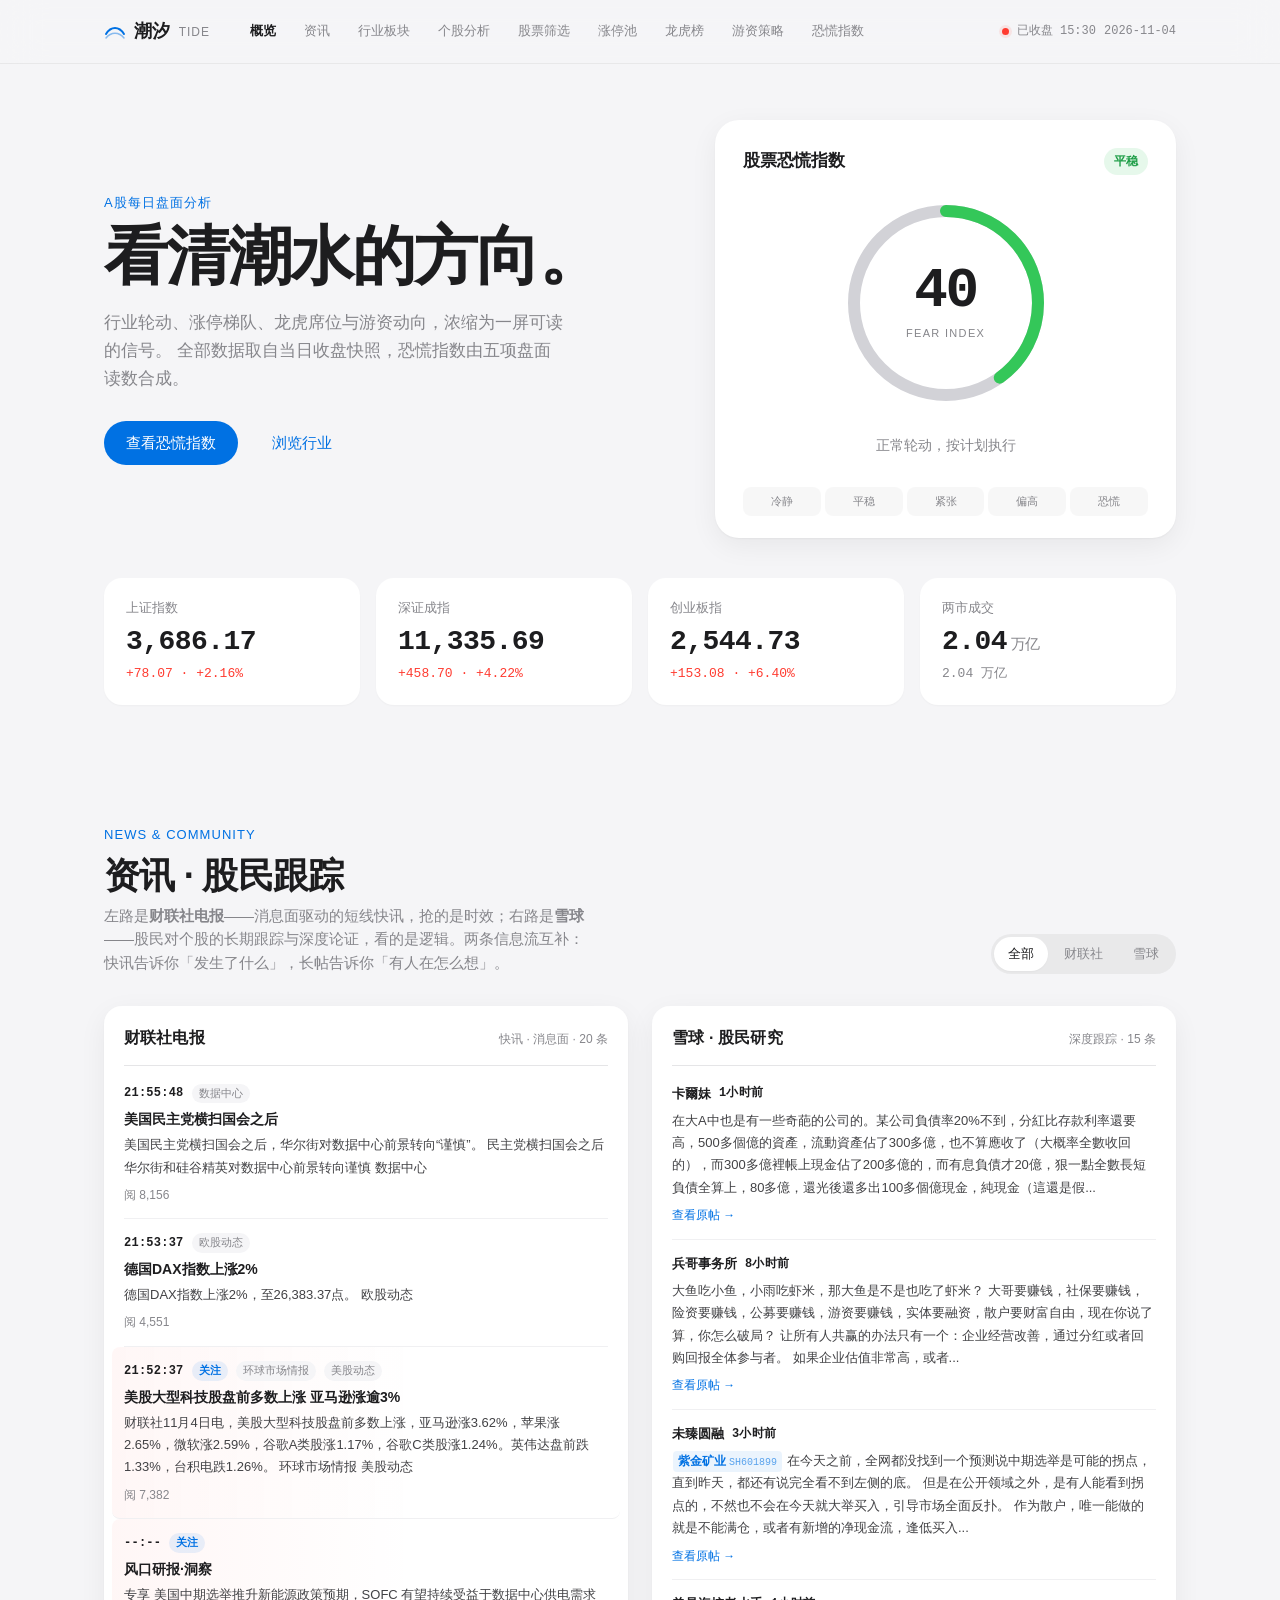
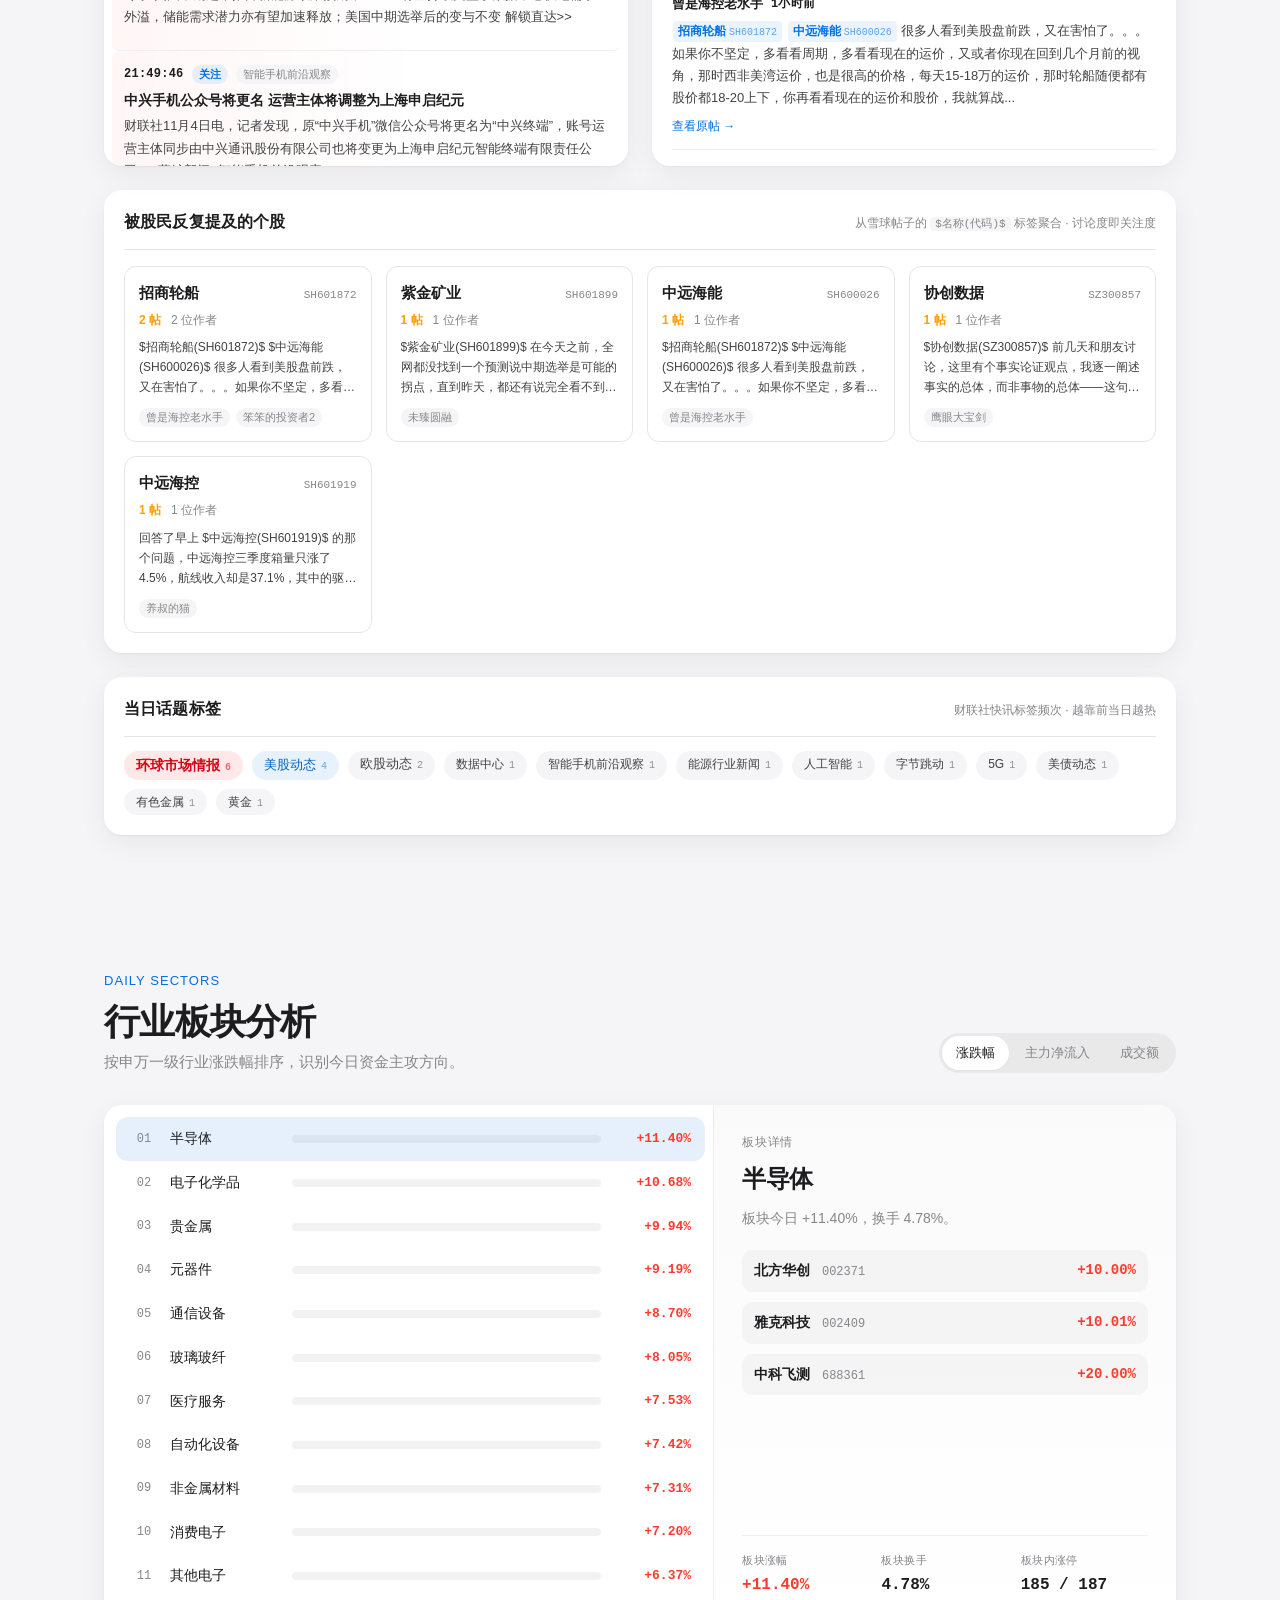
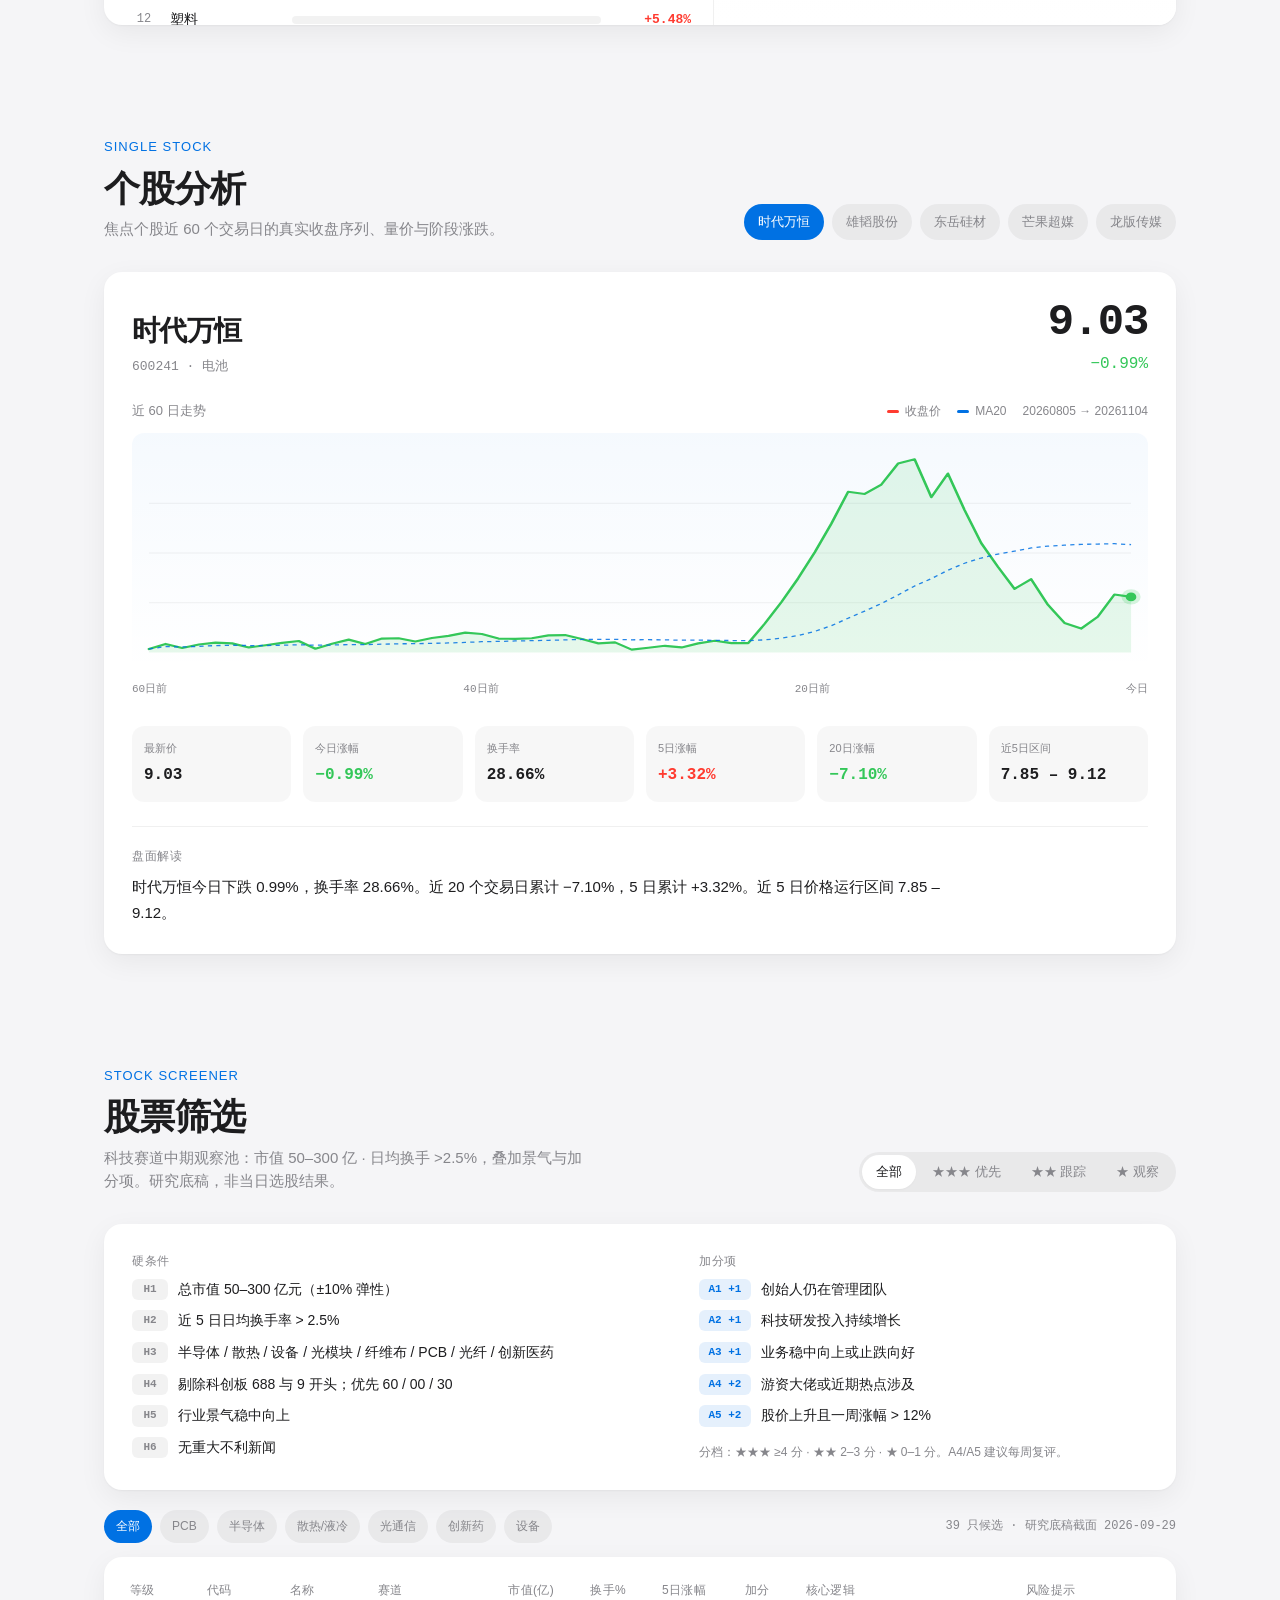
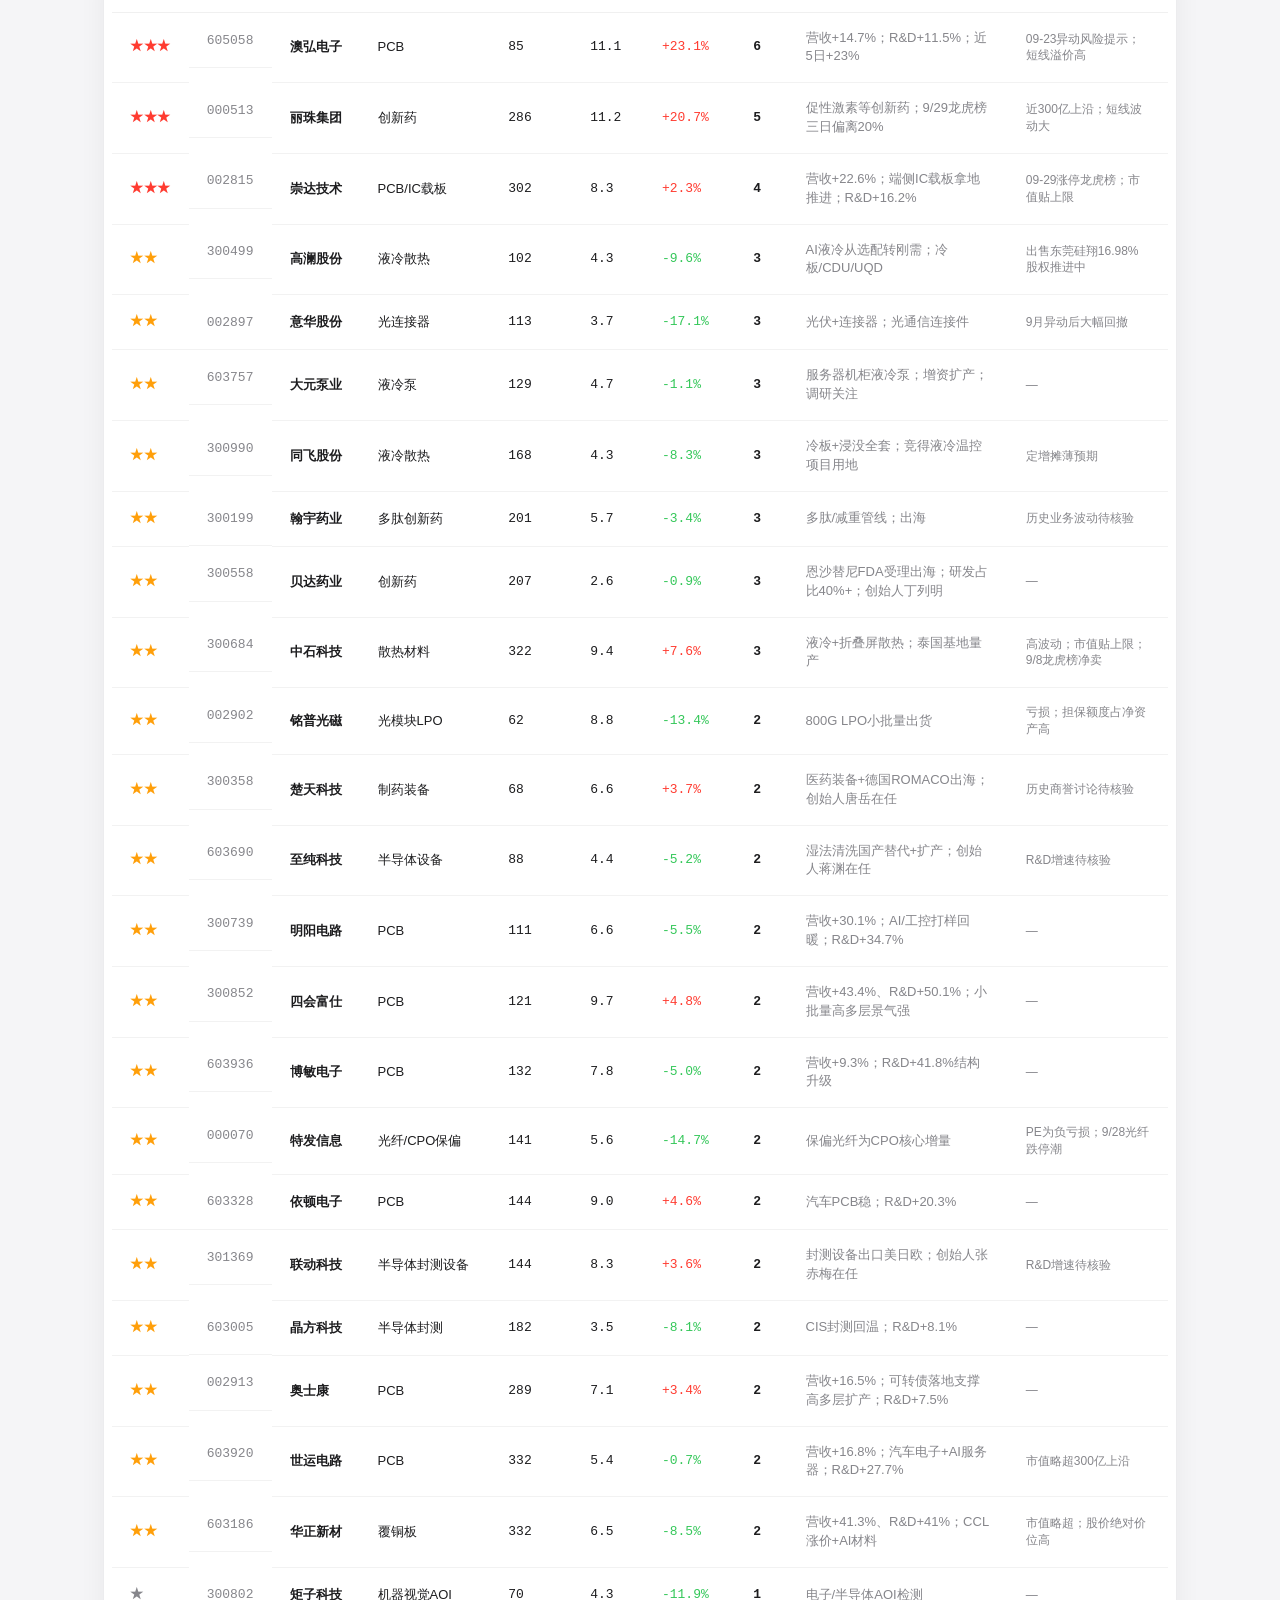
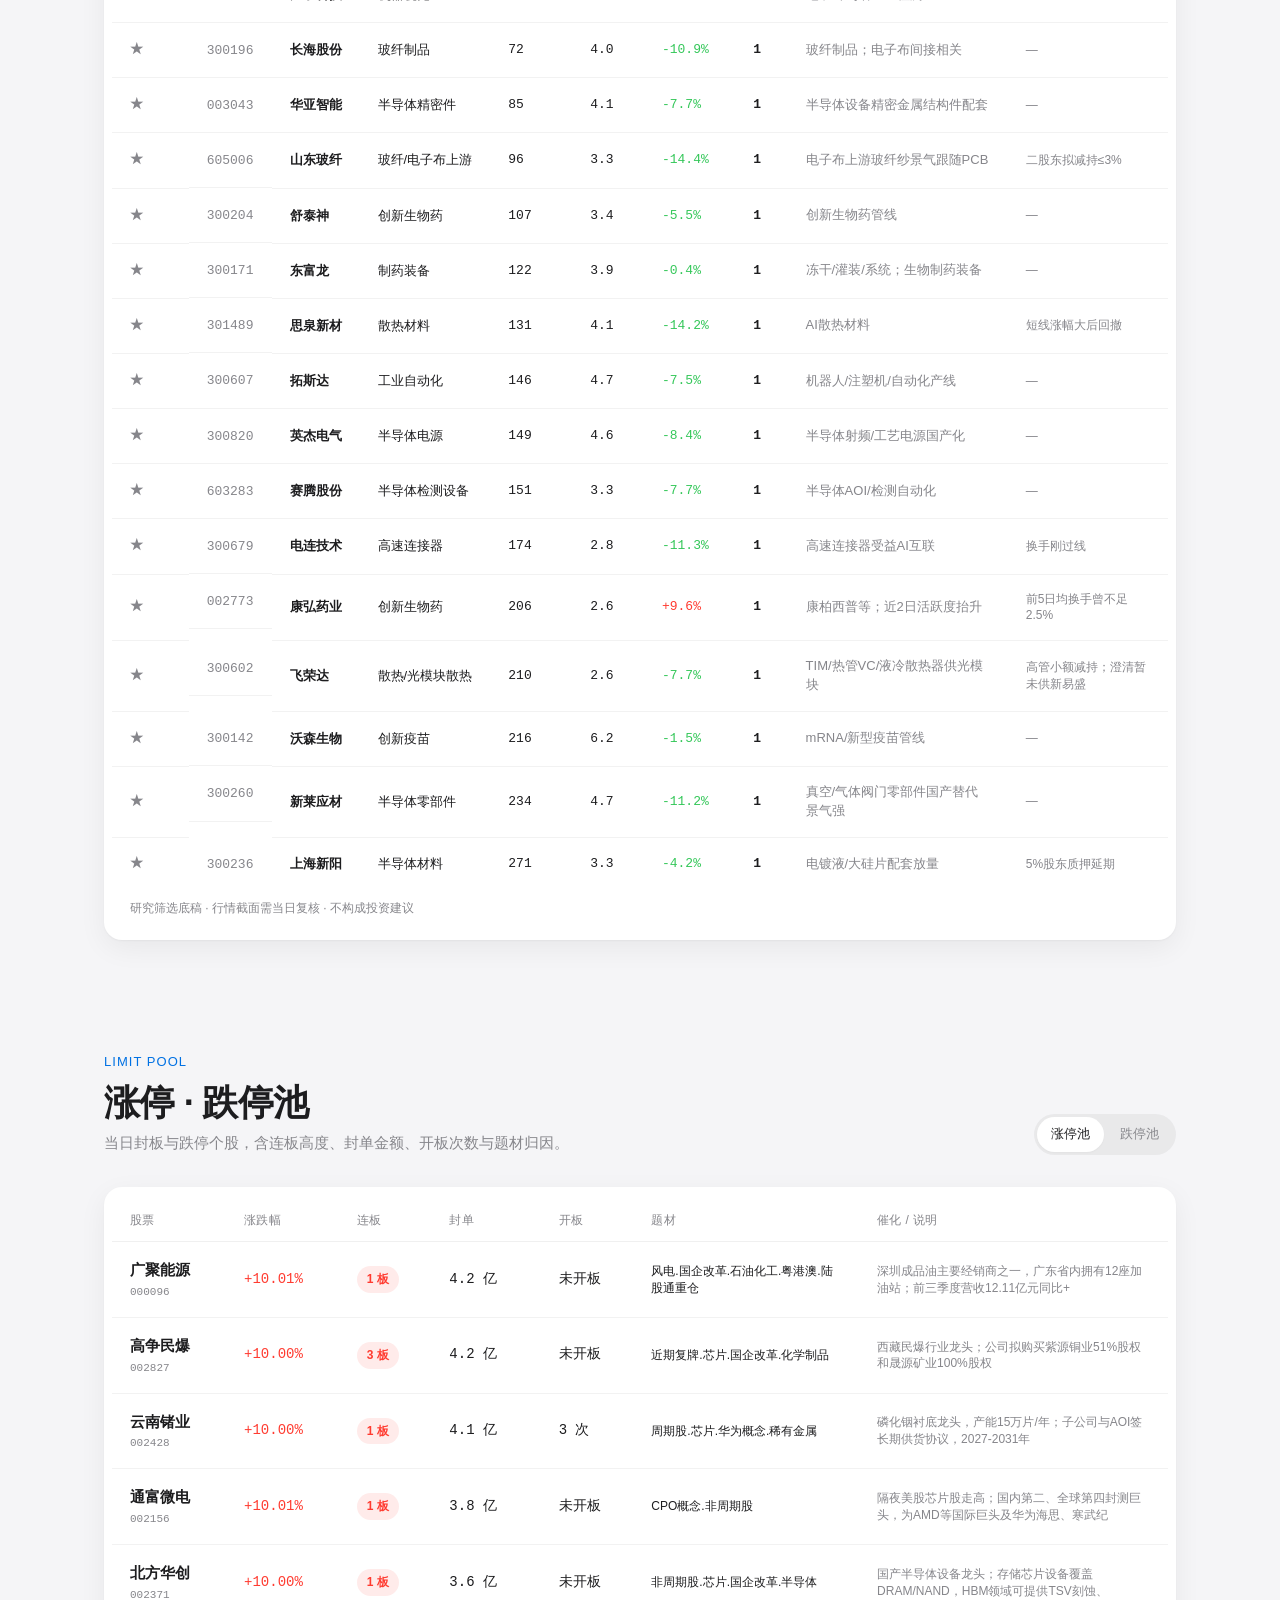
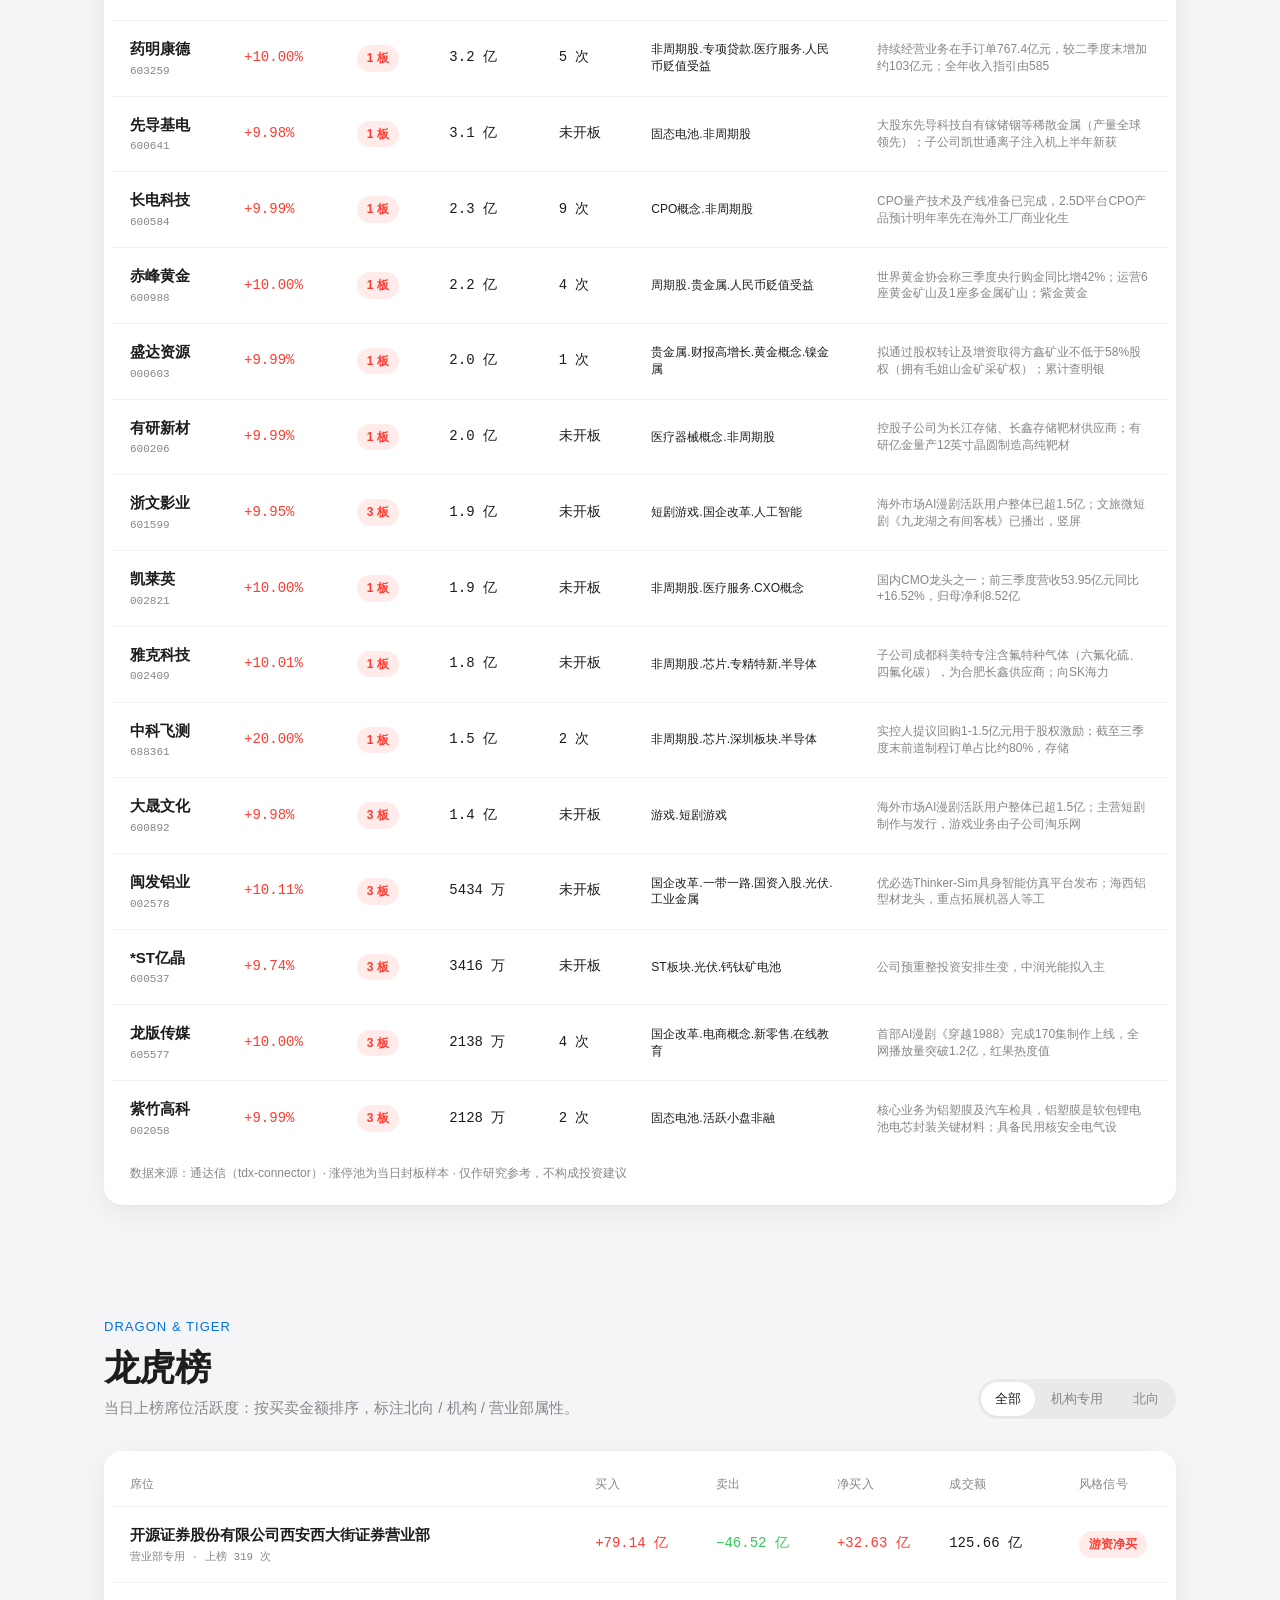
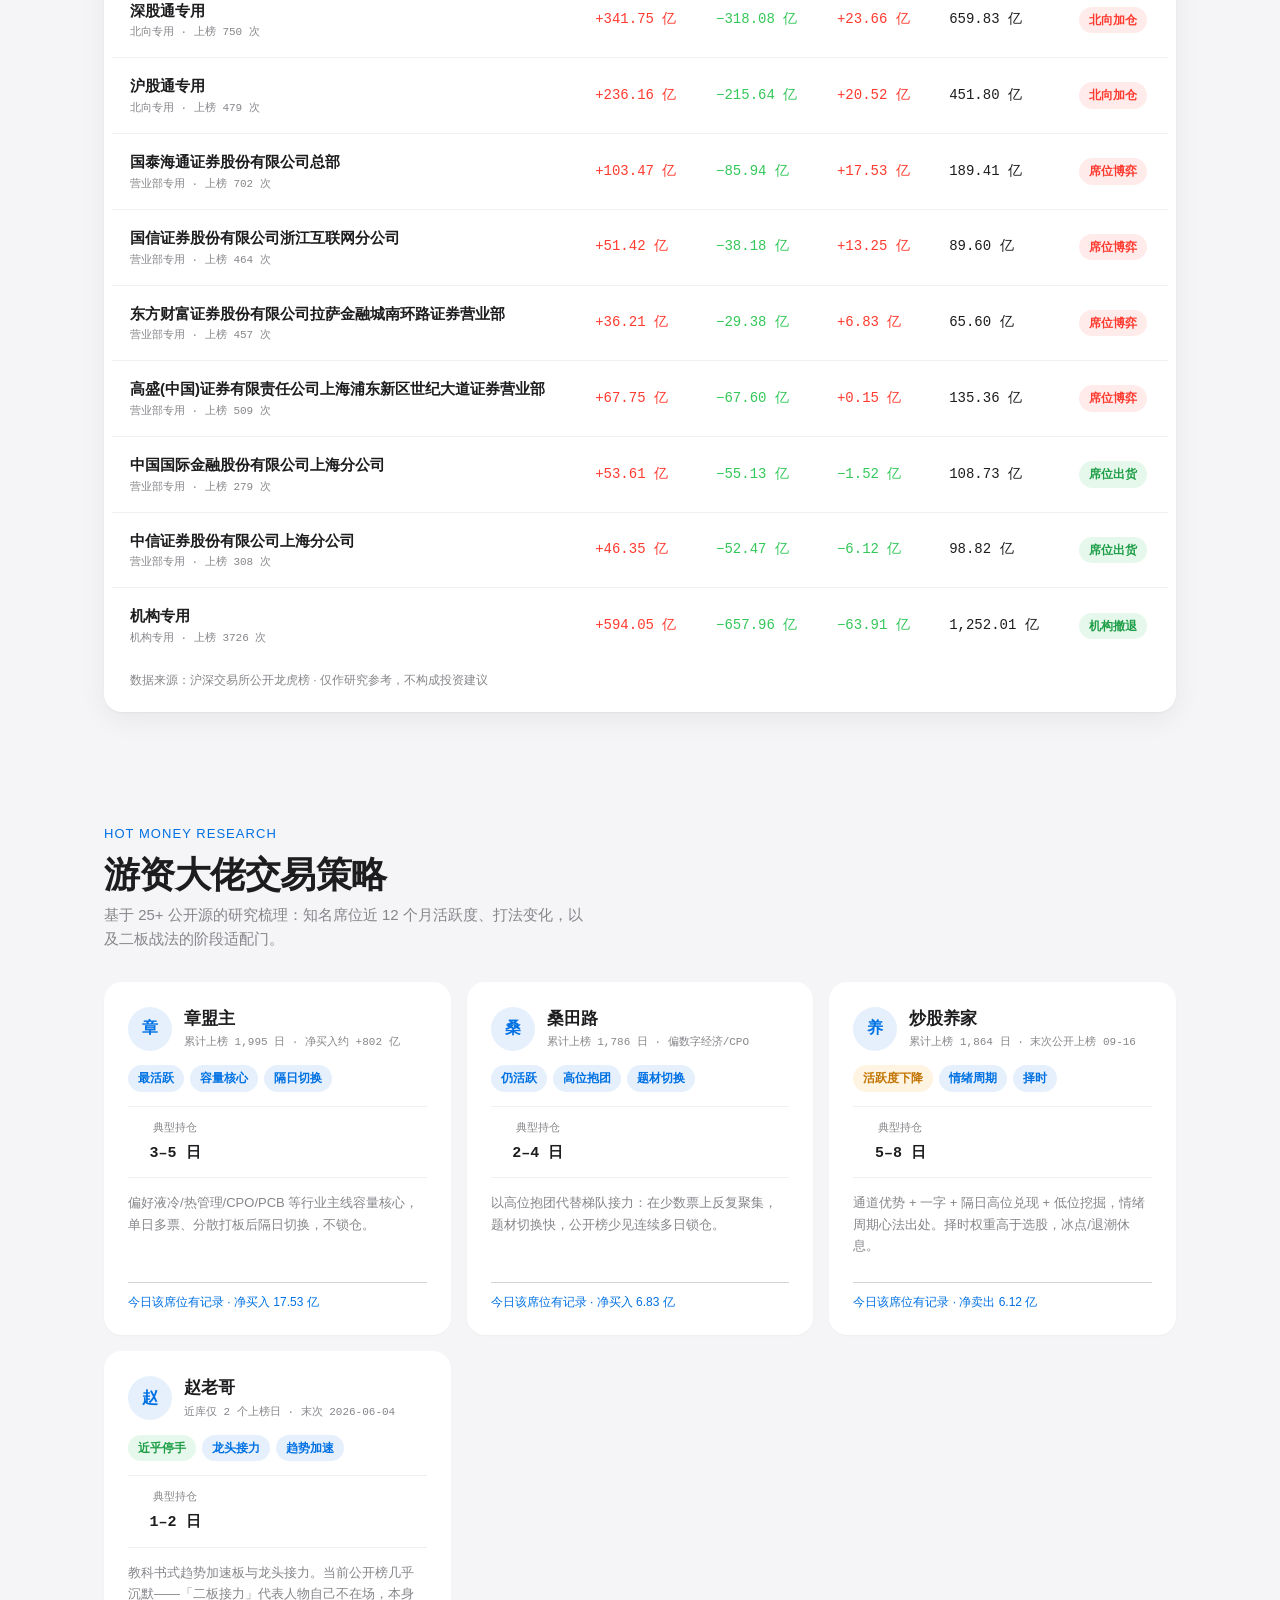
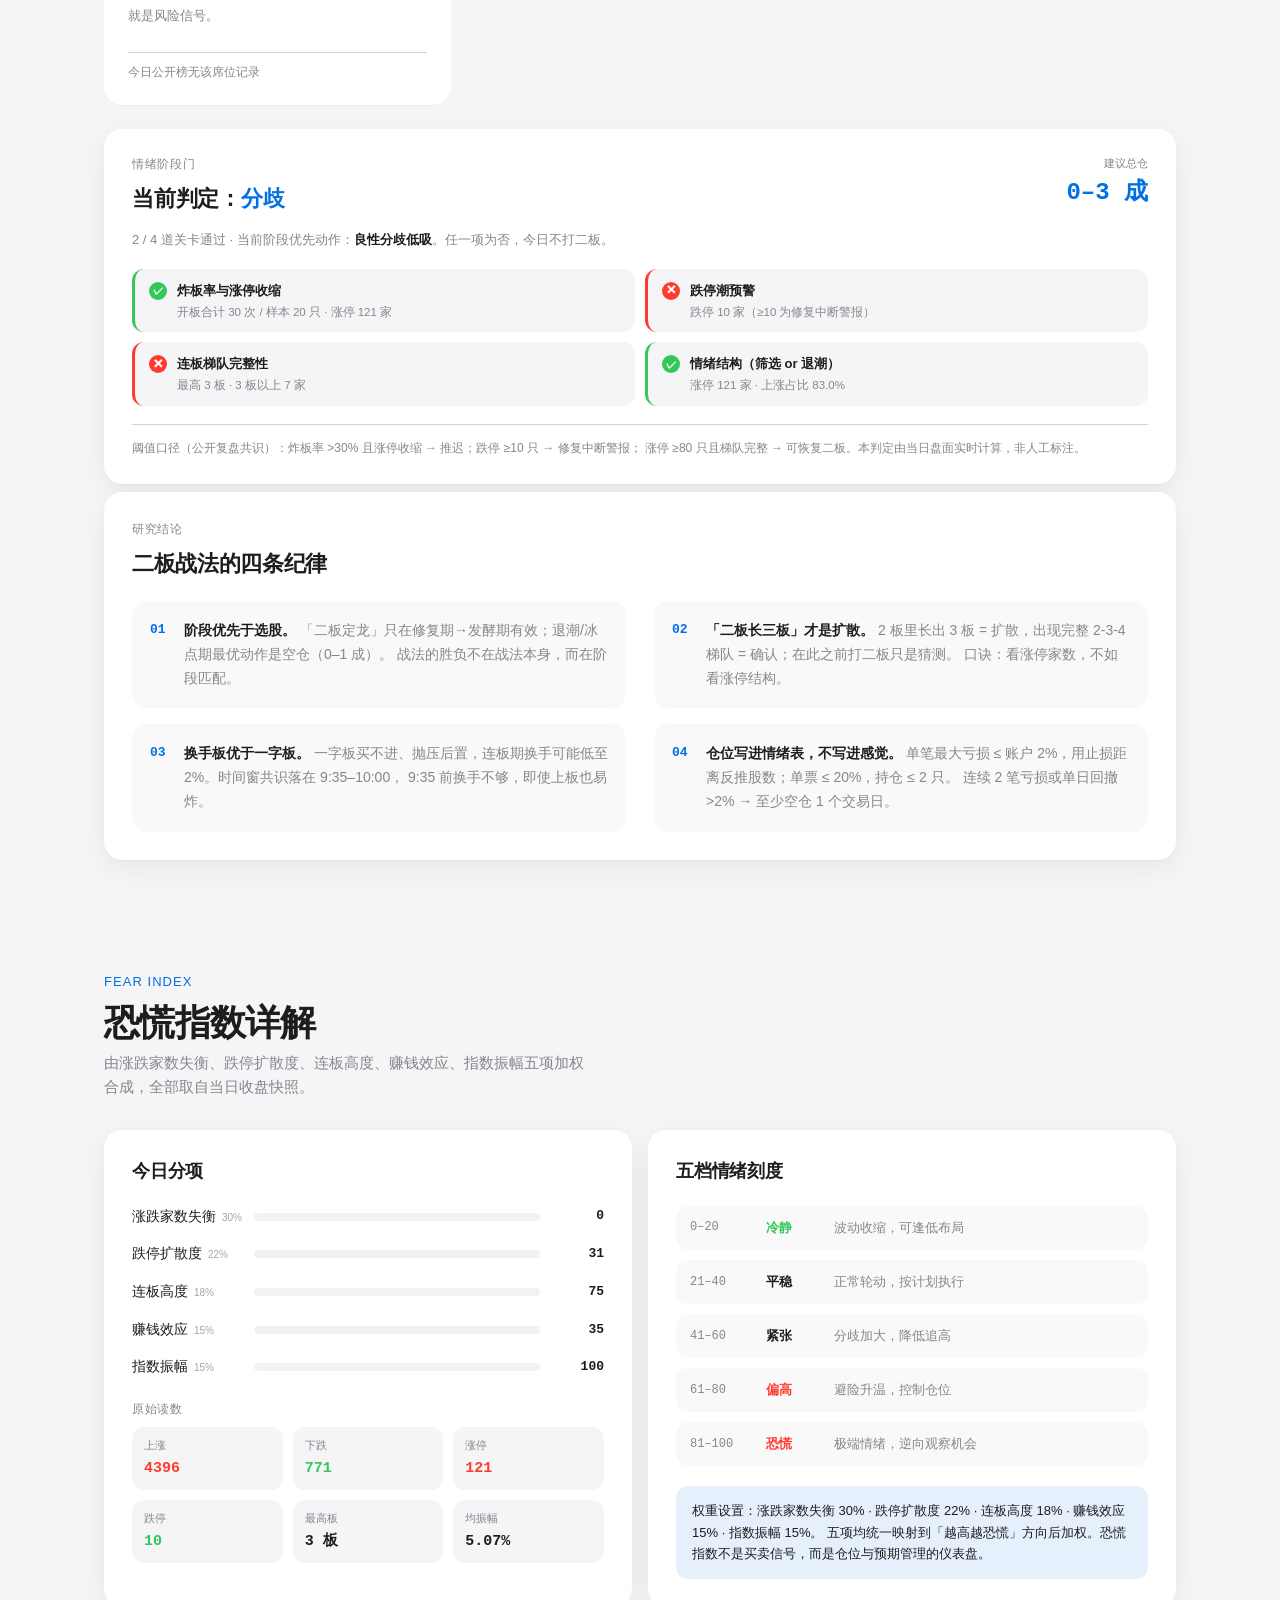
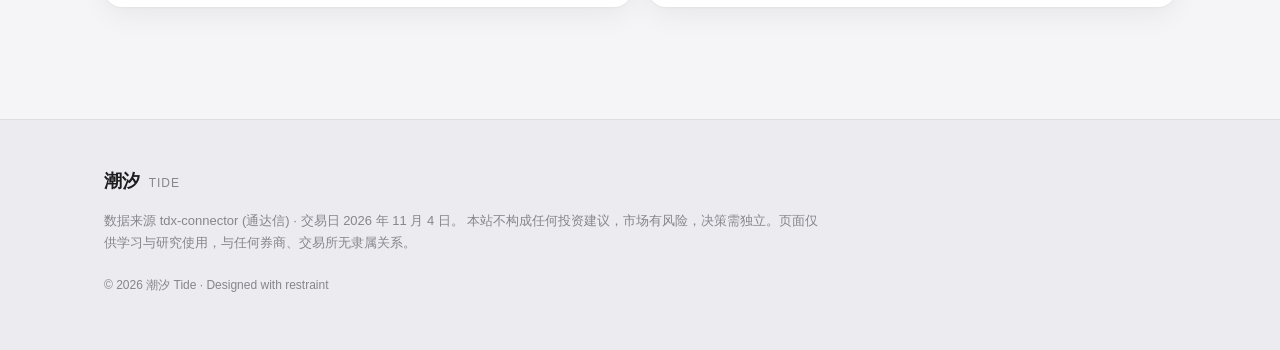
==== commit 9ea60275: "feat(deploy): 域名 artsi.site 上线，启用 HTTPS / TLS1.3 / HTTP/2 线上地址 https://artsi.site（www 同样可用），Let's En" ====
--- a/index.html
+++ b/index.html
@@ -6,6 +6,8 @@
   <meta name="viewport" content="width=device-width, initial-scale=1.0" />
   <meta name="description" content="潮汐 · A股每日盘面分析 — 行业板块、个股、龙虎榜、游资策略与恐慌指数" />
   <title>潮汐 · A股每日盘面</title>
+  <link rel="icon" type="image/svg+xml" href="favicon.svg" />
+  <meta name="theme-color" content="#0071e3" />
   <link rel="stylesheet" href="styles.css" />
 </head>
 <body>
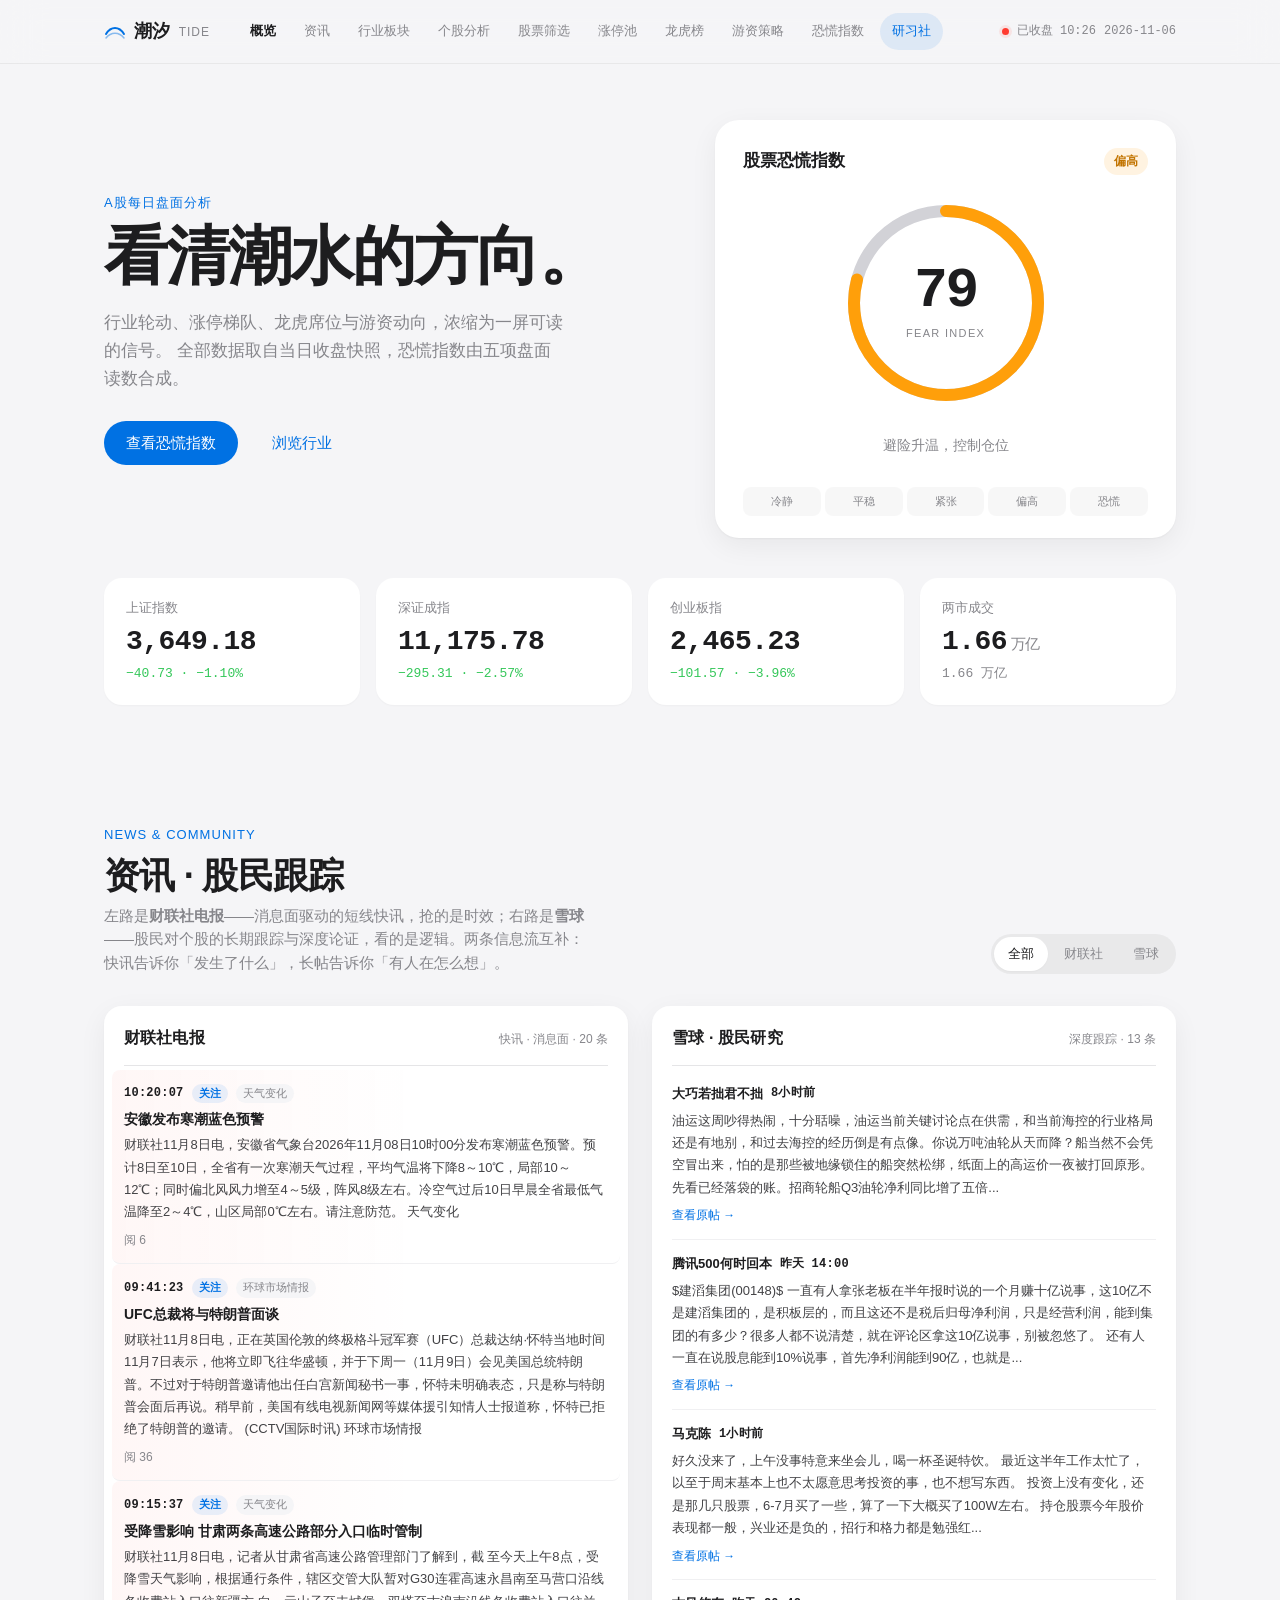
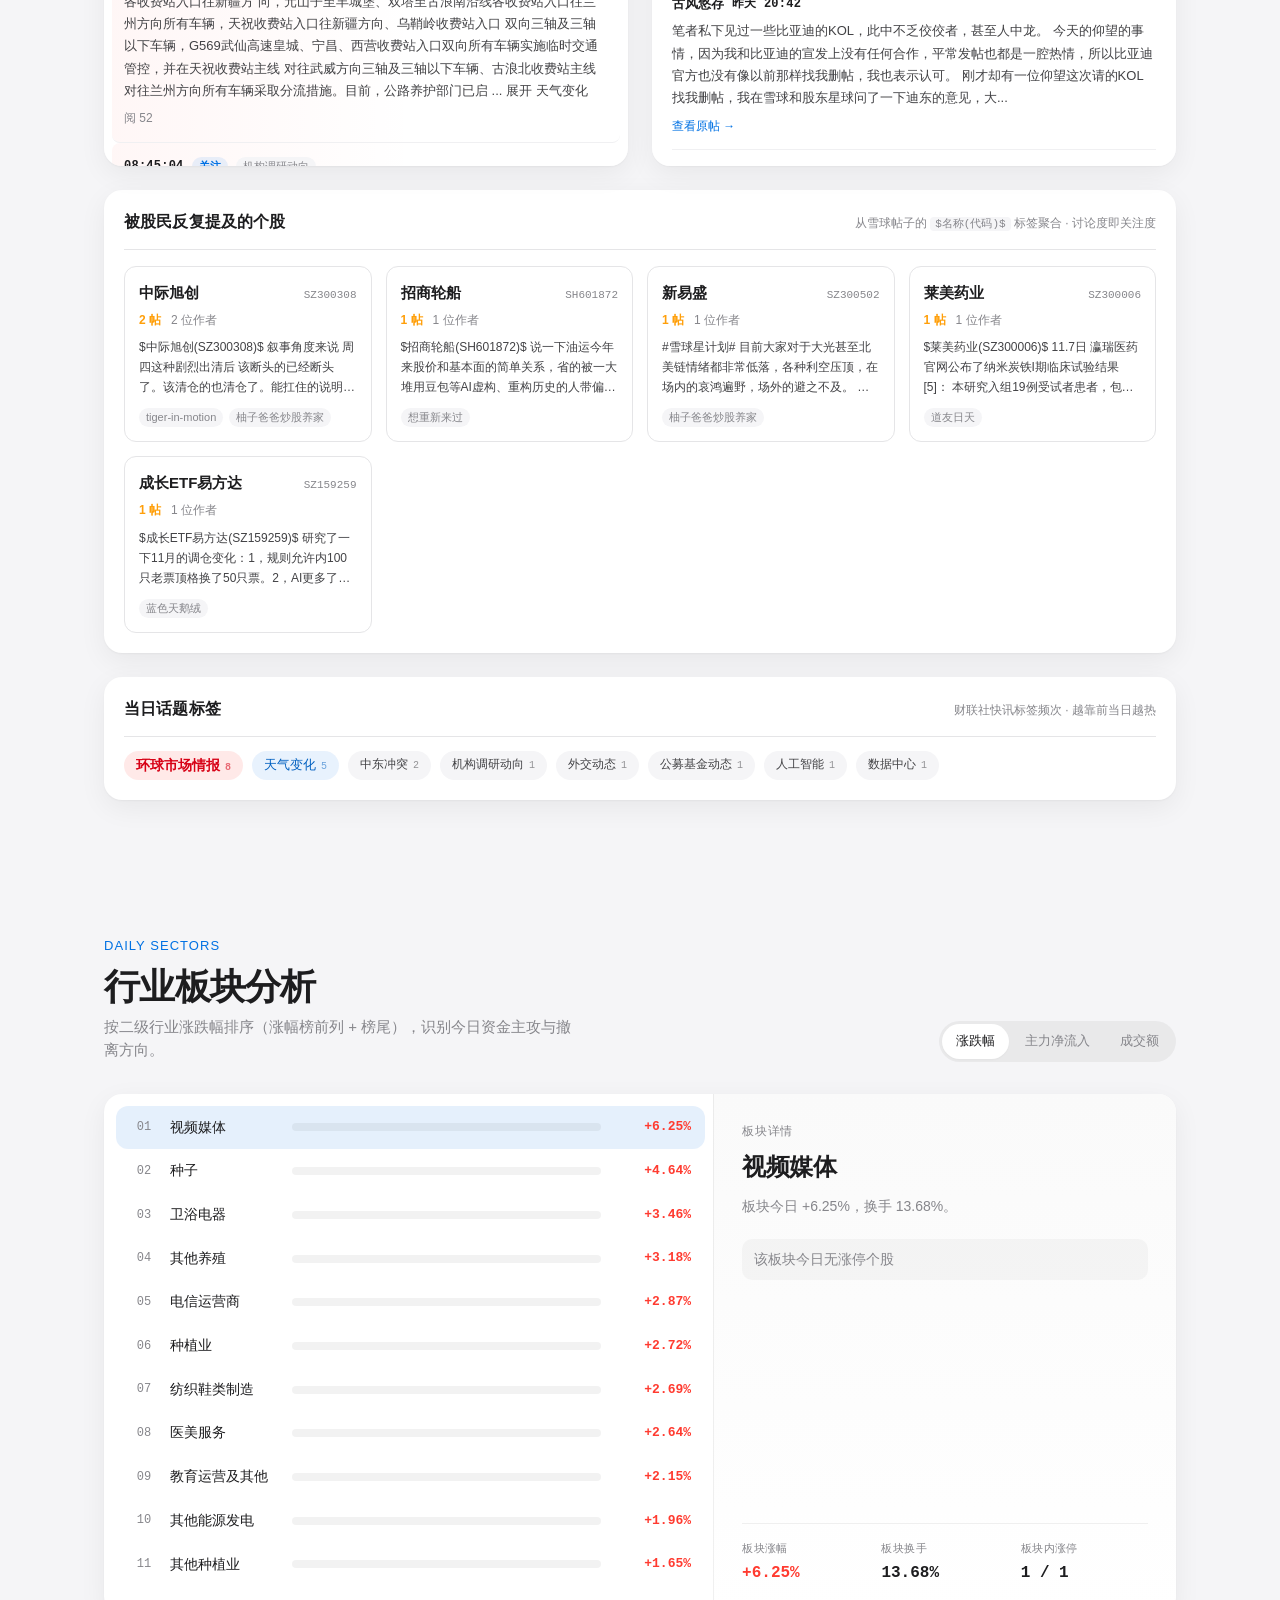
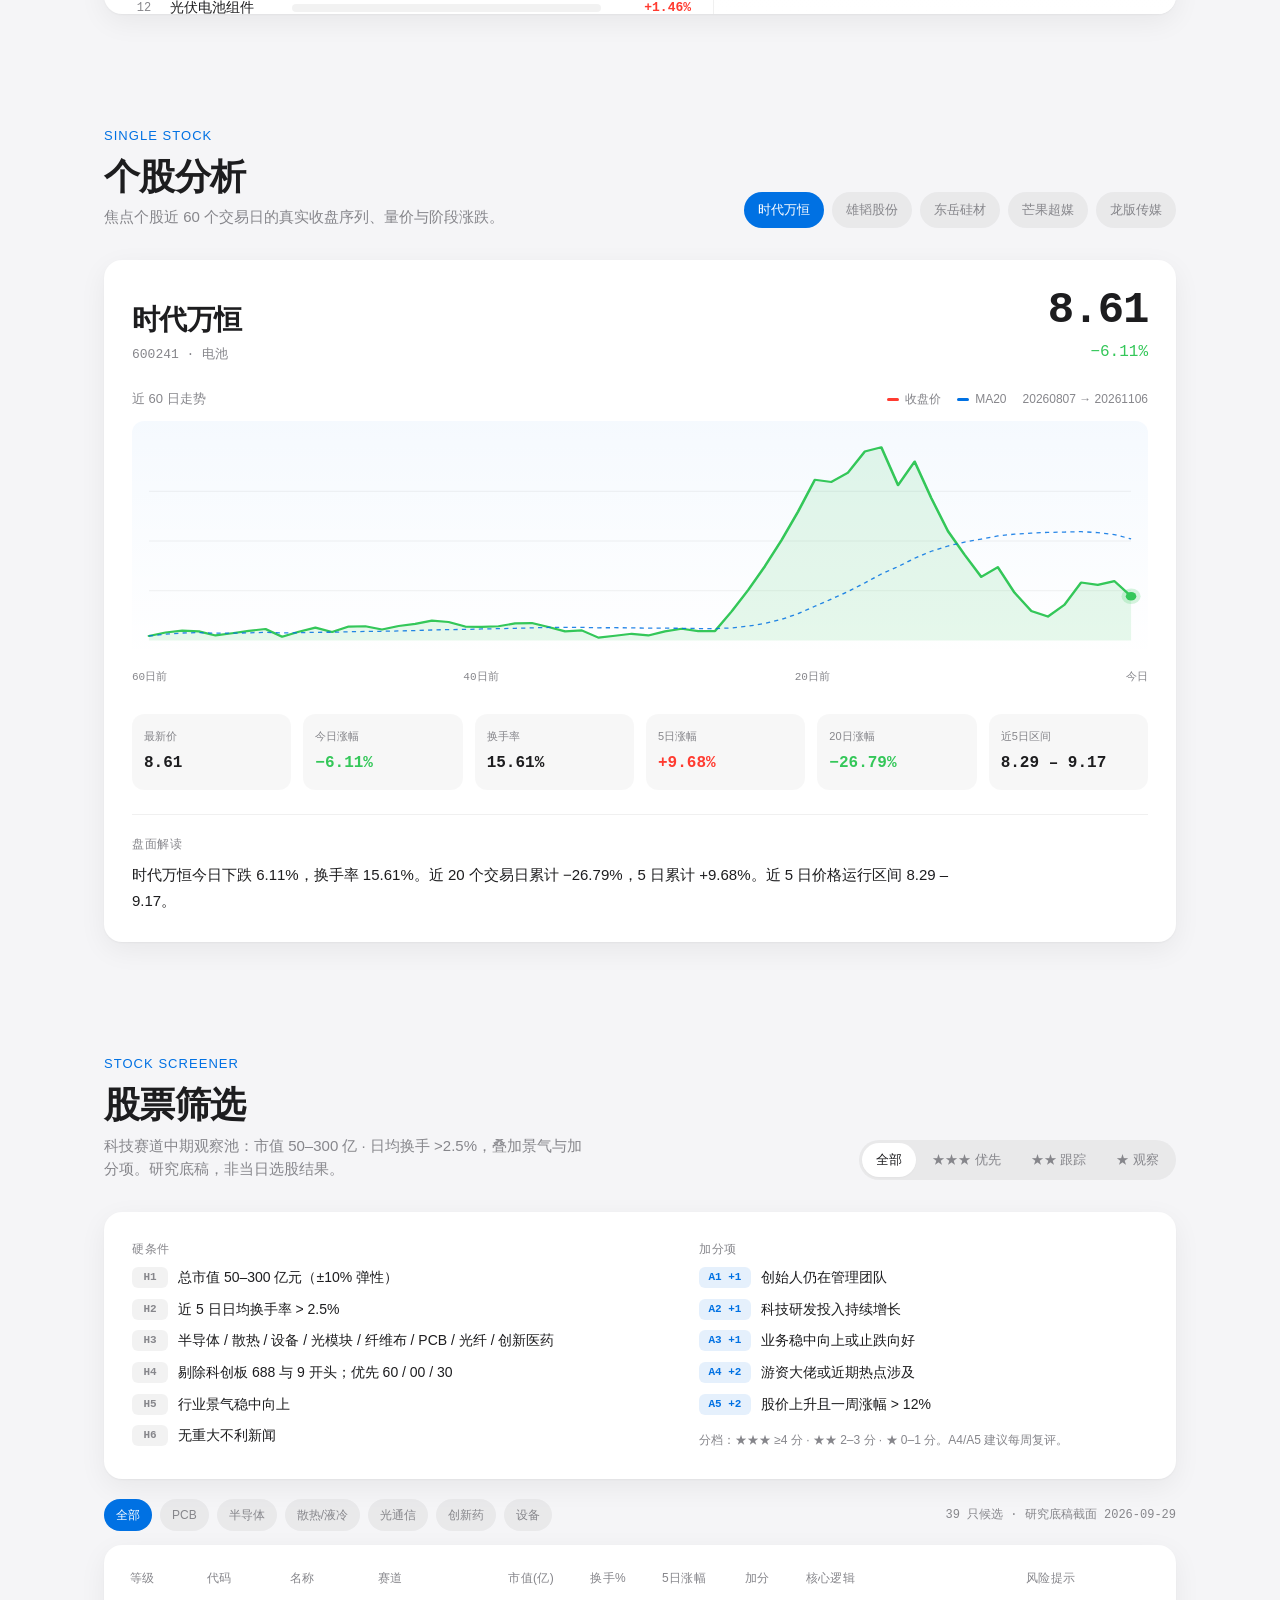
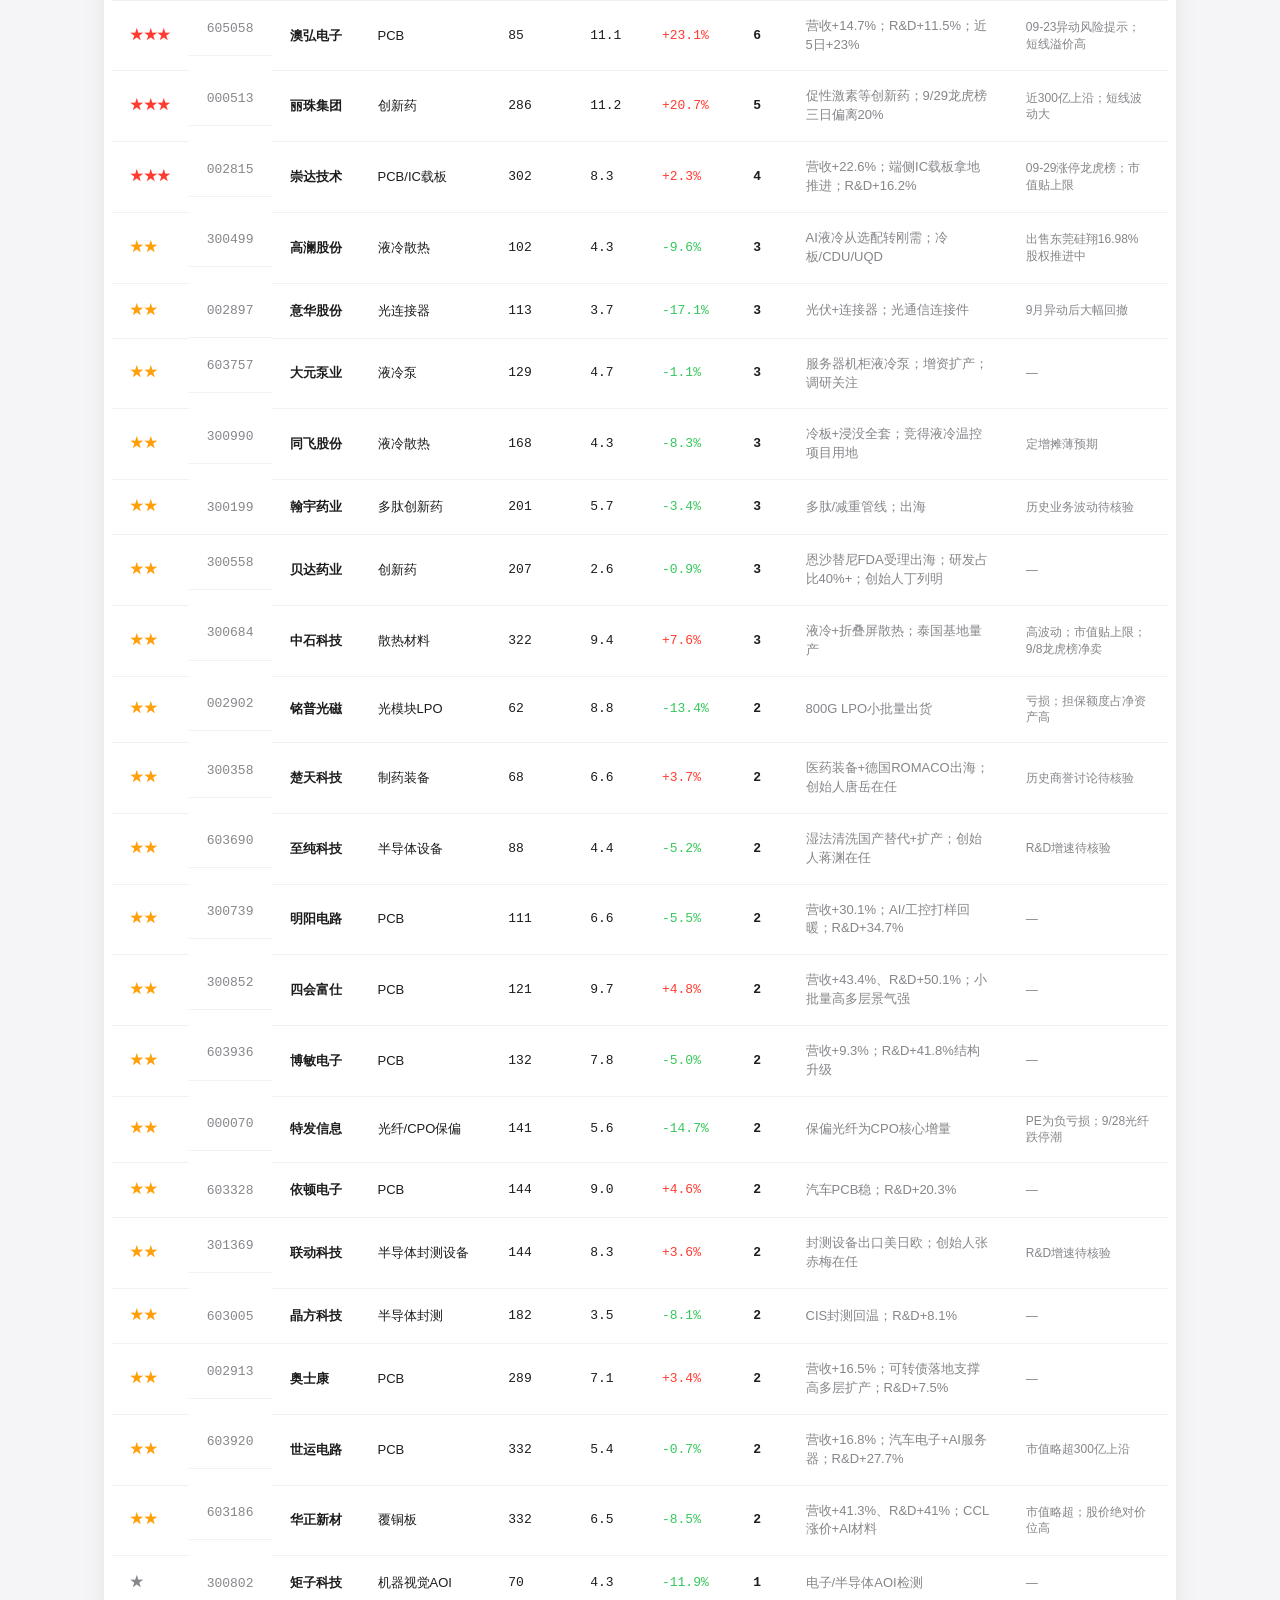
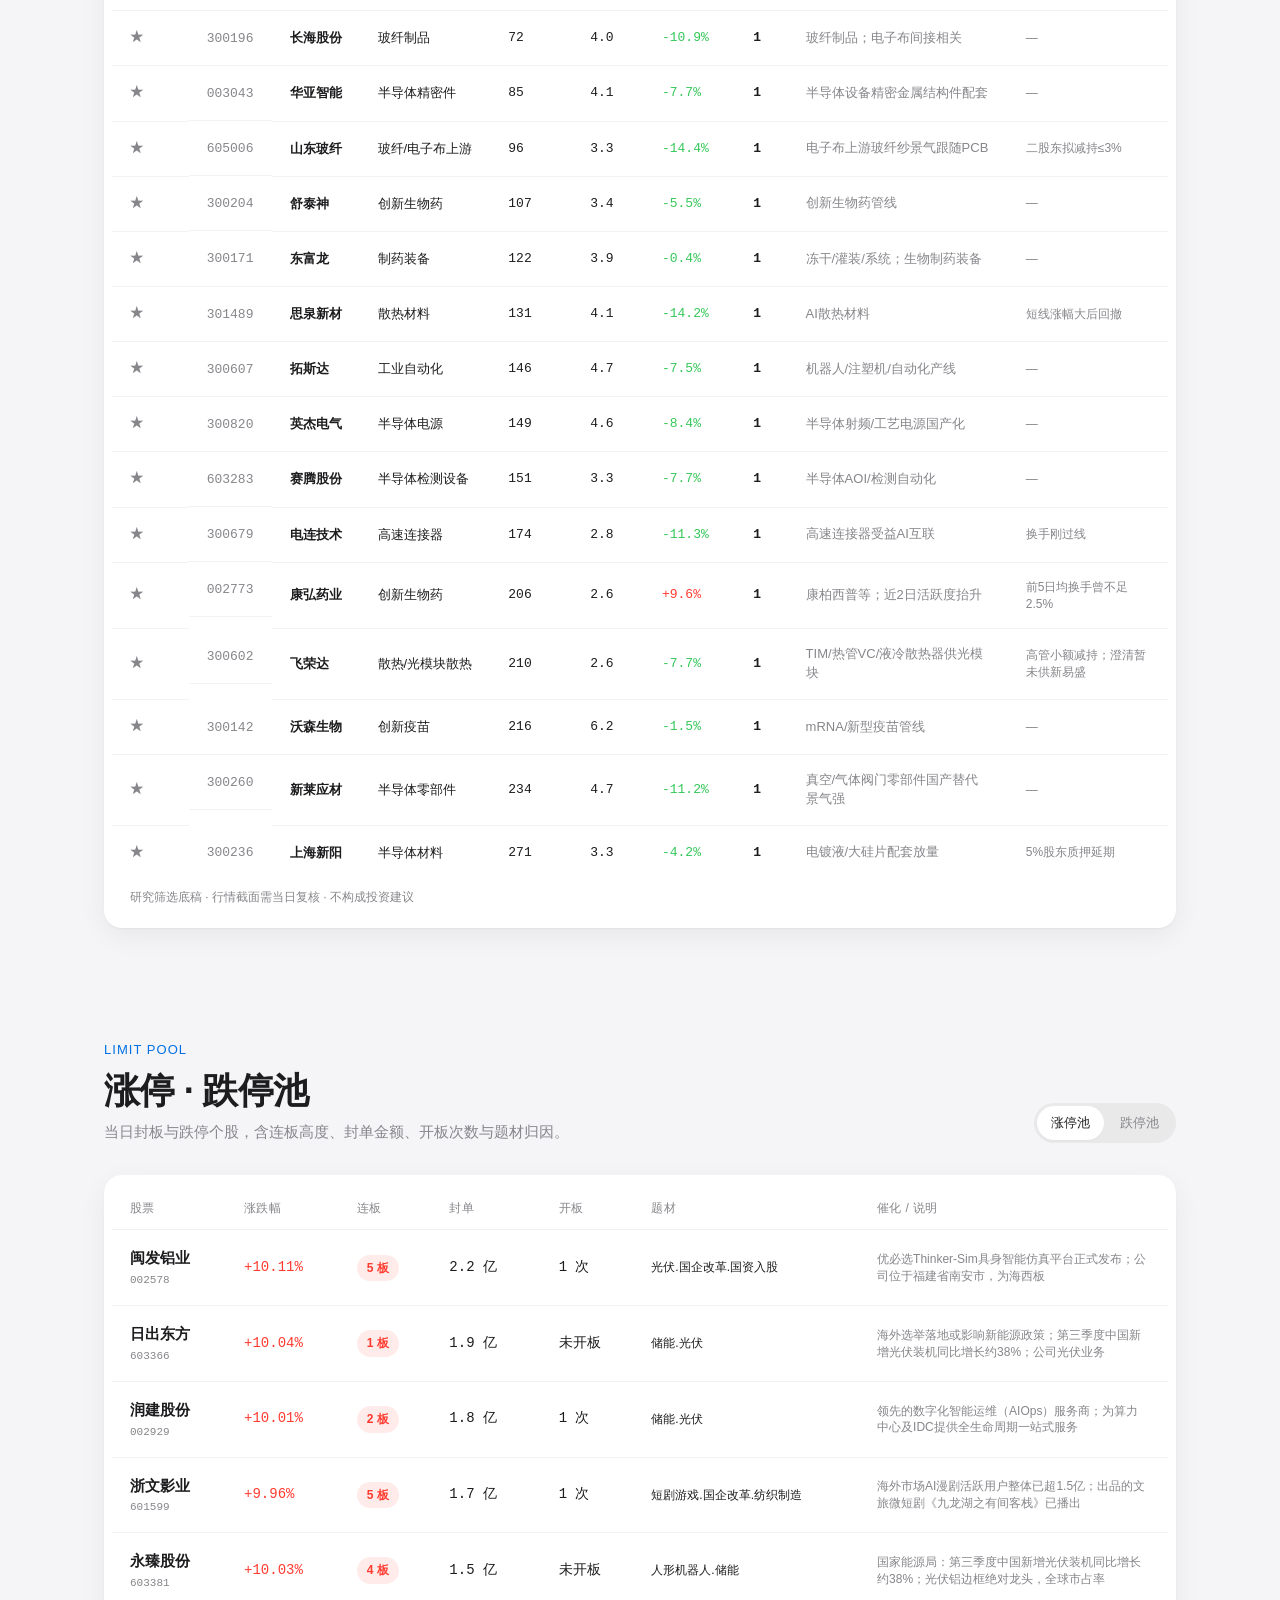
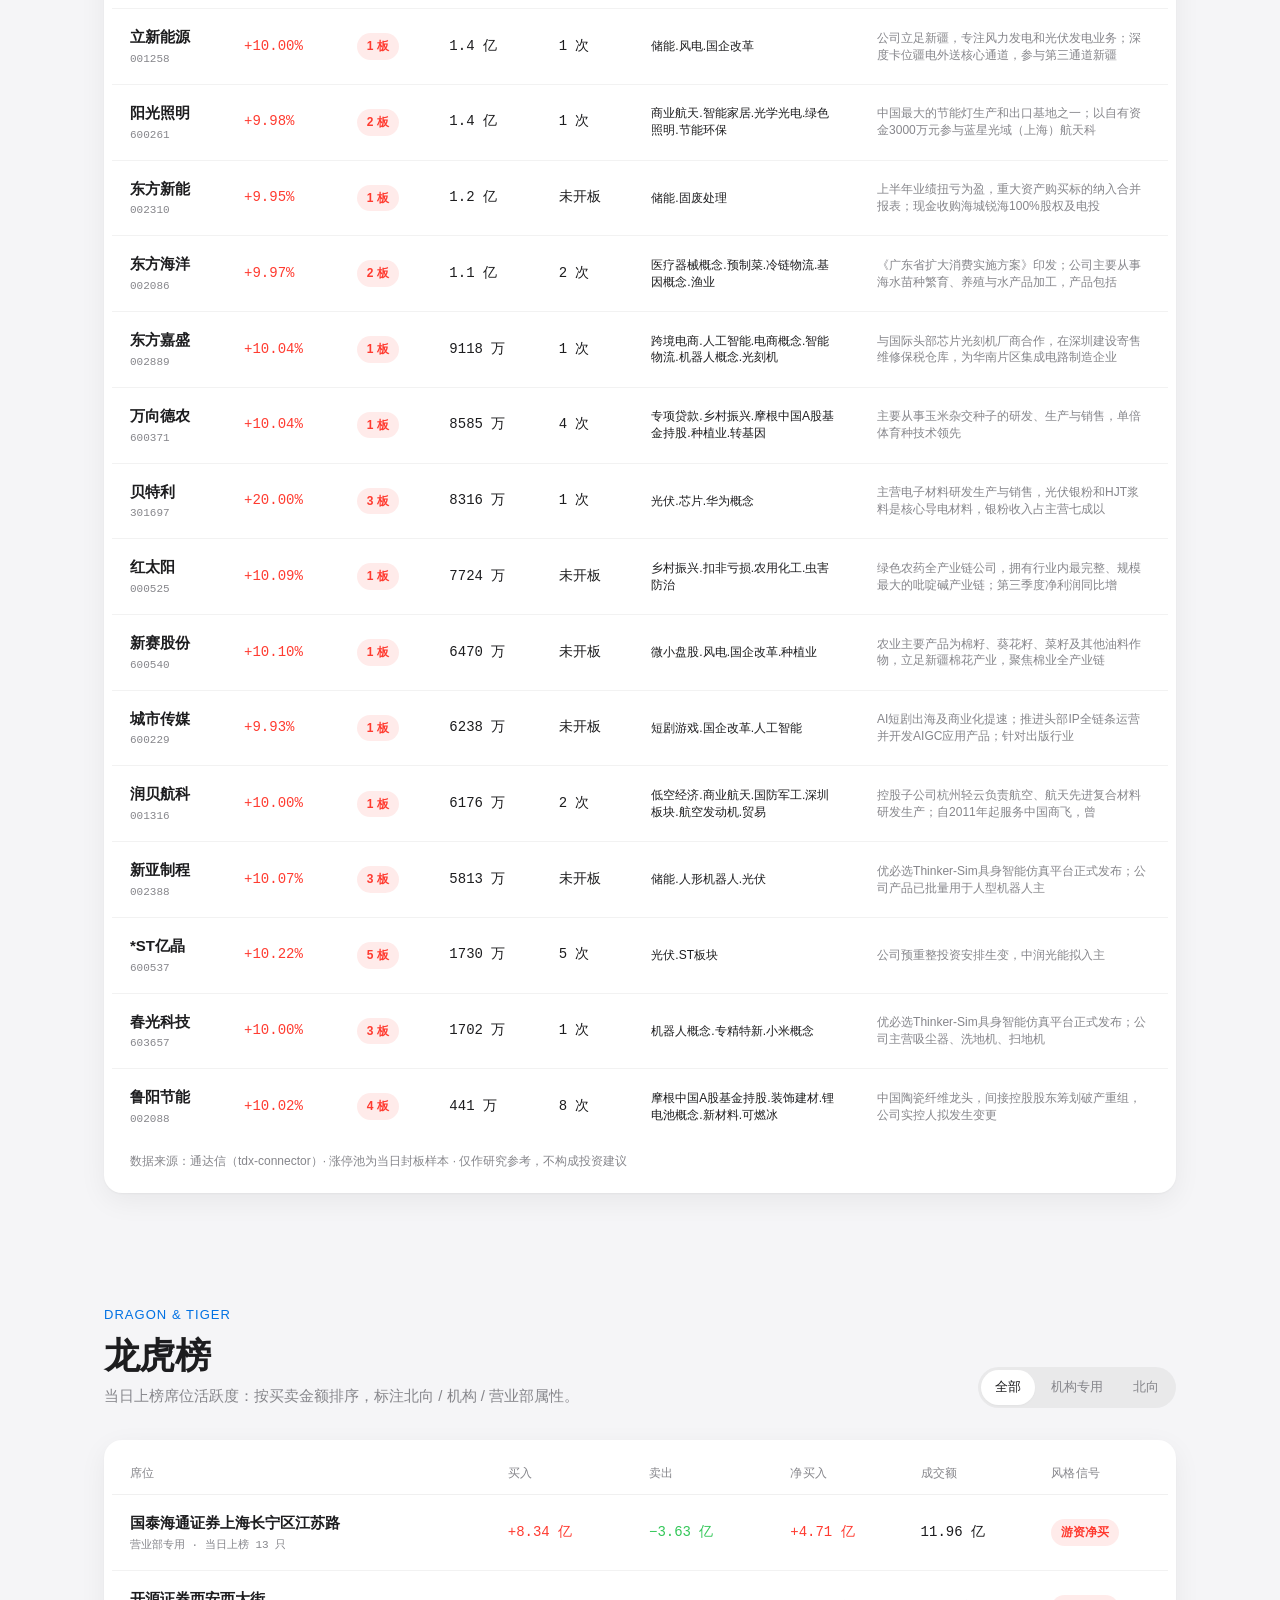
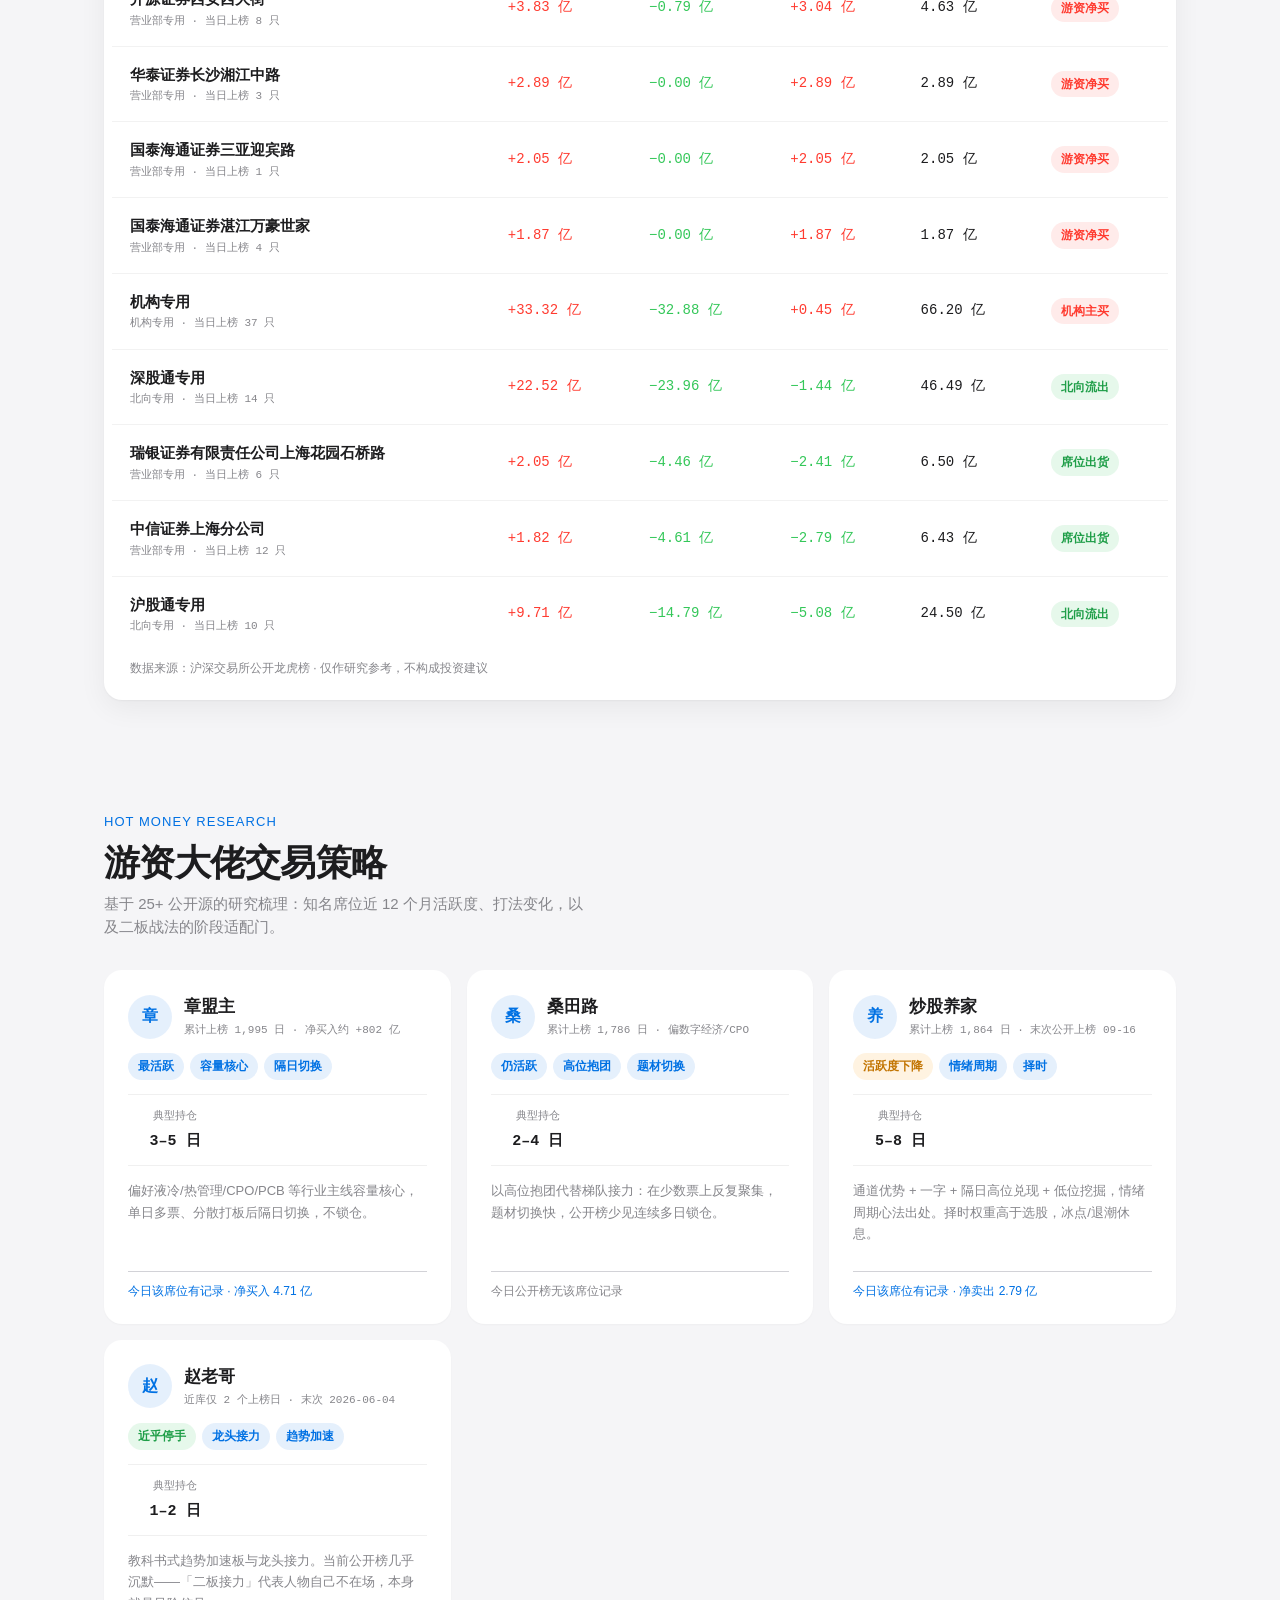
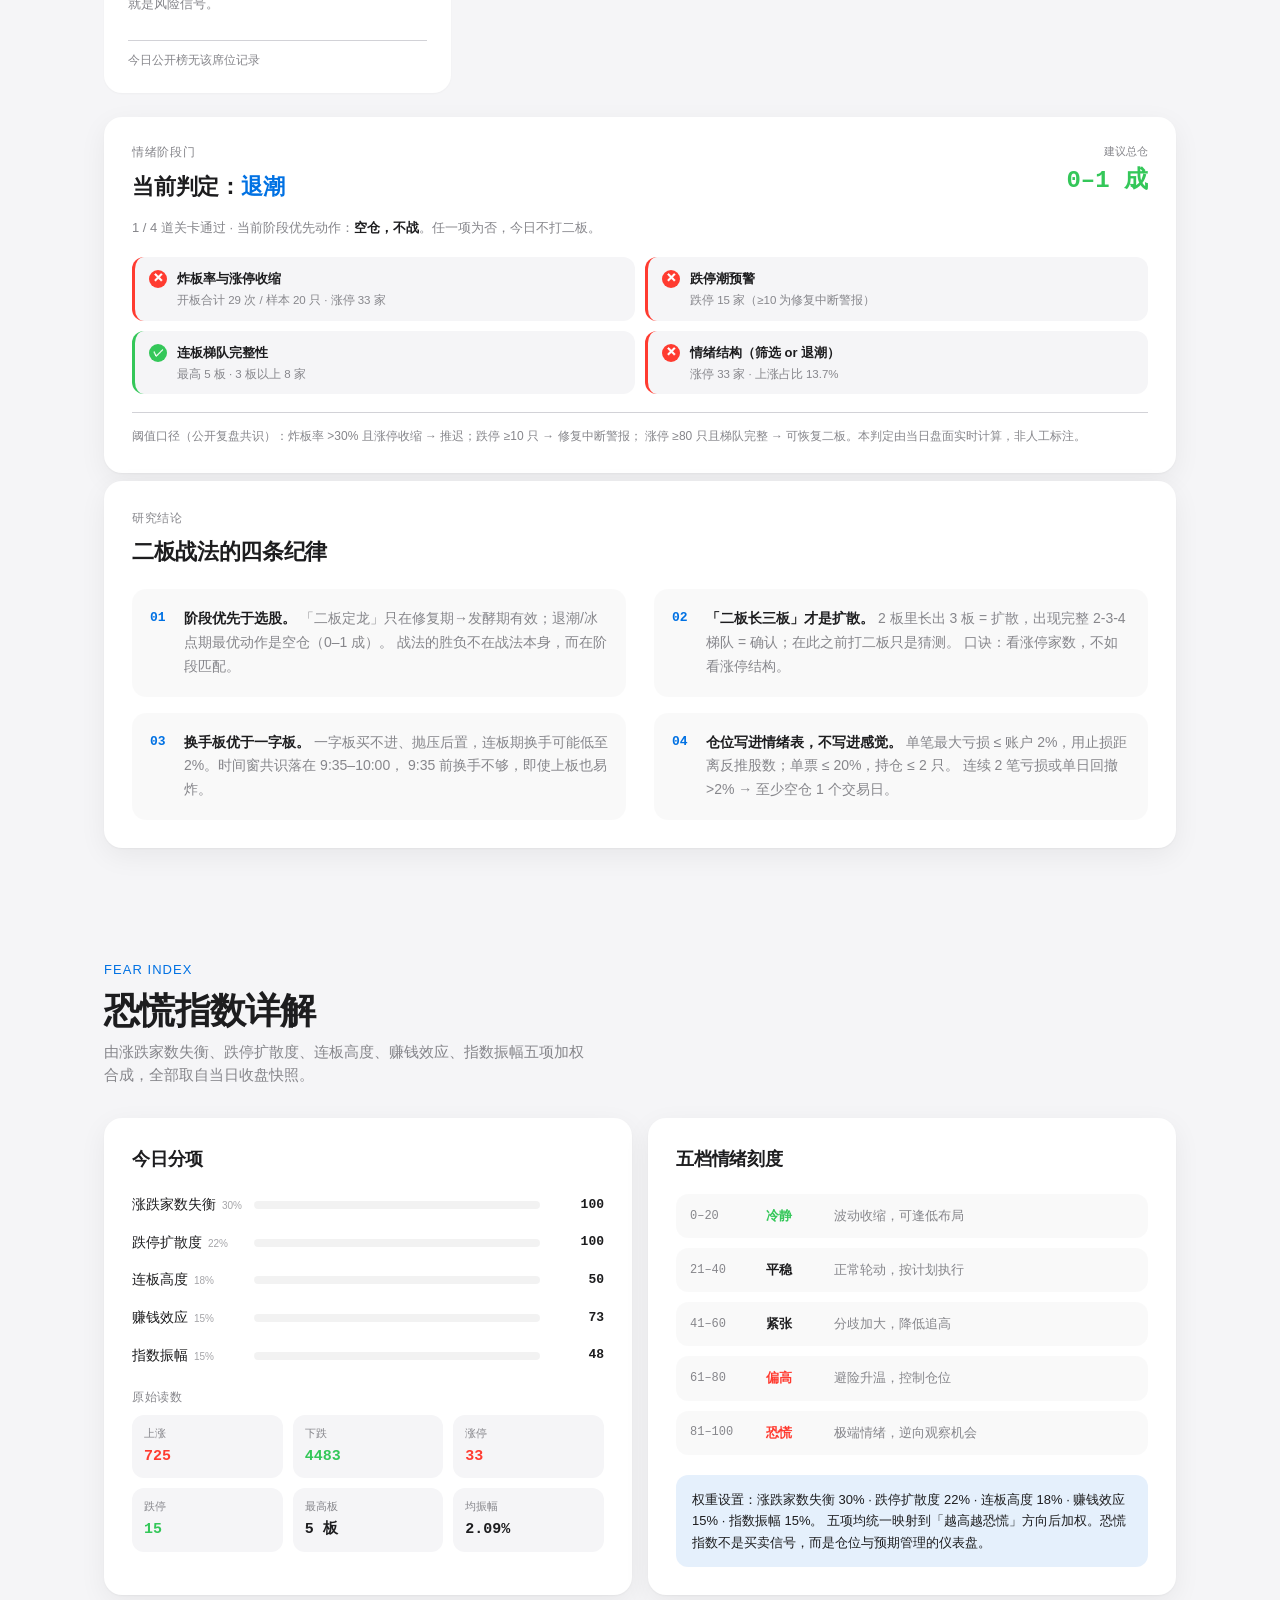
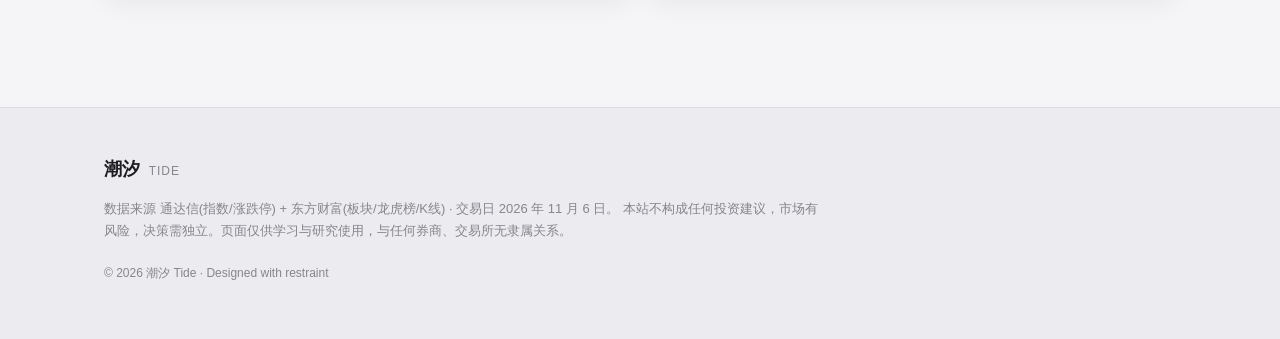
==== commit b836fda1: "feat: 数据更新至 2026-11-06 + 新增研习社（论坛 / 留言板） ## 数据更新 通达信 MCP 额度耗尽（leftValue=2），改用东方财富公开接口补齐板块、龙虎榜、 K 线三块" ====
--- a/index.html
+++ b/index.html
@@ -33,6 +33,7 @@
         <a href="#dragon">龙虎榜</a>
         <a href="#hotmoney">游资策略</a>
         <a href="#fear">恐慌指数</a>
+        <a href="community.html" class="nav-page">研习社</a>
       </nav>
       <div class="header-meta">
         <span class="live-dot" id="liveDot" aria-hidden="true"></span>
@@ -159,7 +160,7 @@
           <div>
             <p class="eyebrow">Daily Sectors</p>
             <h2 class="section-title">行业板块分析</h2>
-            <p class="section-desc">按申万一级行业涨跌幅排序，识别今日资金主攻方向。</p>
+            <p class="section-desc">按二级行业涨跌幅排序（涨幅榜前列 + 榜尾），识别今日资金主攻与撤离方向。</p>
           </div>
           <div class="segmented" role="tablist" aria-label="板块排序">
             <button class="seg-btn is-active" data-sort="change" role="tab" aria-selected="true">涨跌幅</button>
--- a/styles.css
+++ b/styles.css
@@ -1694,6 +1694,19 @@
   font-weight: 600;
 }
 
+/* 跨页入口（研习社）：与页内锚点区分开 */
+.main-nav a.nav-page {
+  color: var(--accent);
+  background: var(--accent-soft);
+  font-weight: 500;
+}
+
+.main-nav a.nav-page:hover,
+.main-nav a.nav-page:focus-visible {
+  color: #fff;
+  background: var(--accent);
+}
+
 /* 板块领涨股空态 */
 .leader-empty {
   color: var(--secondary);
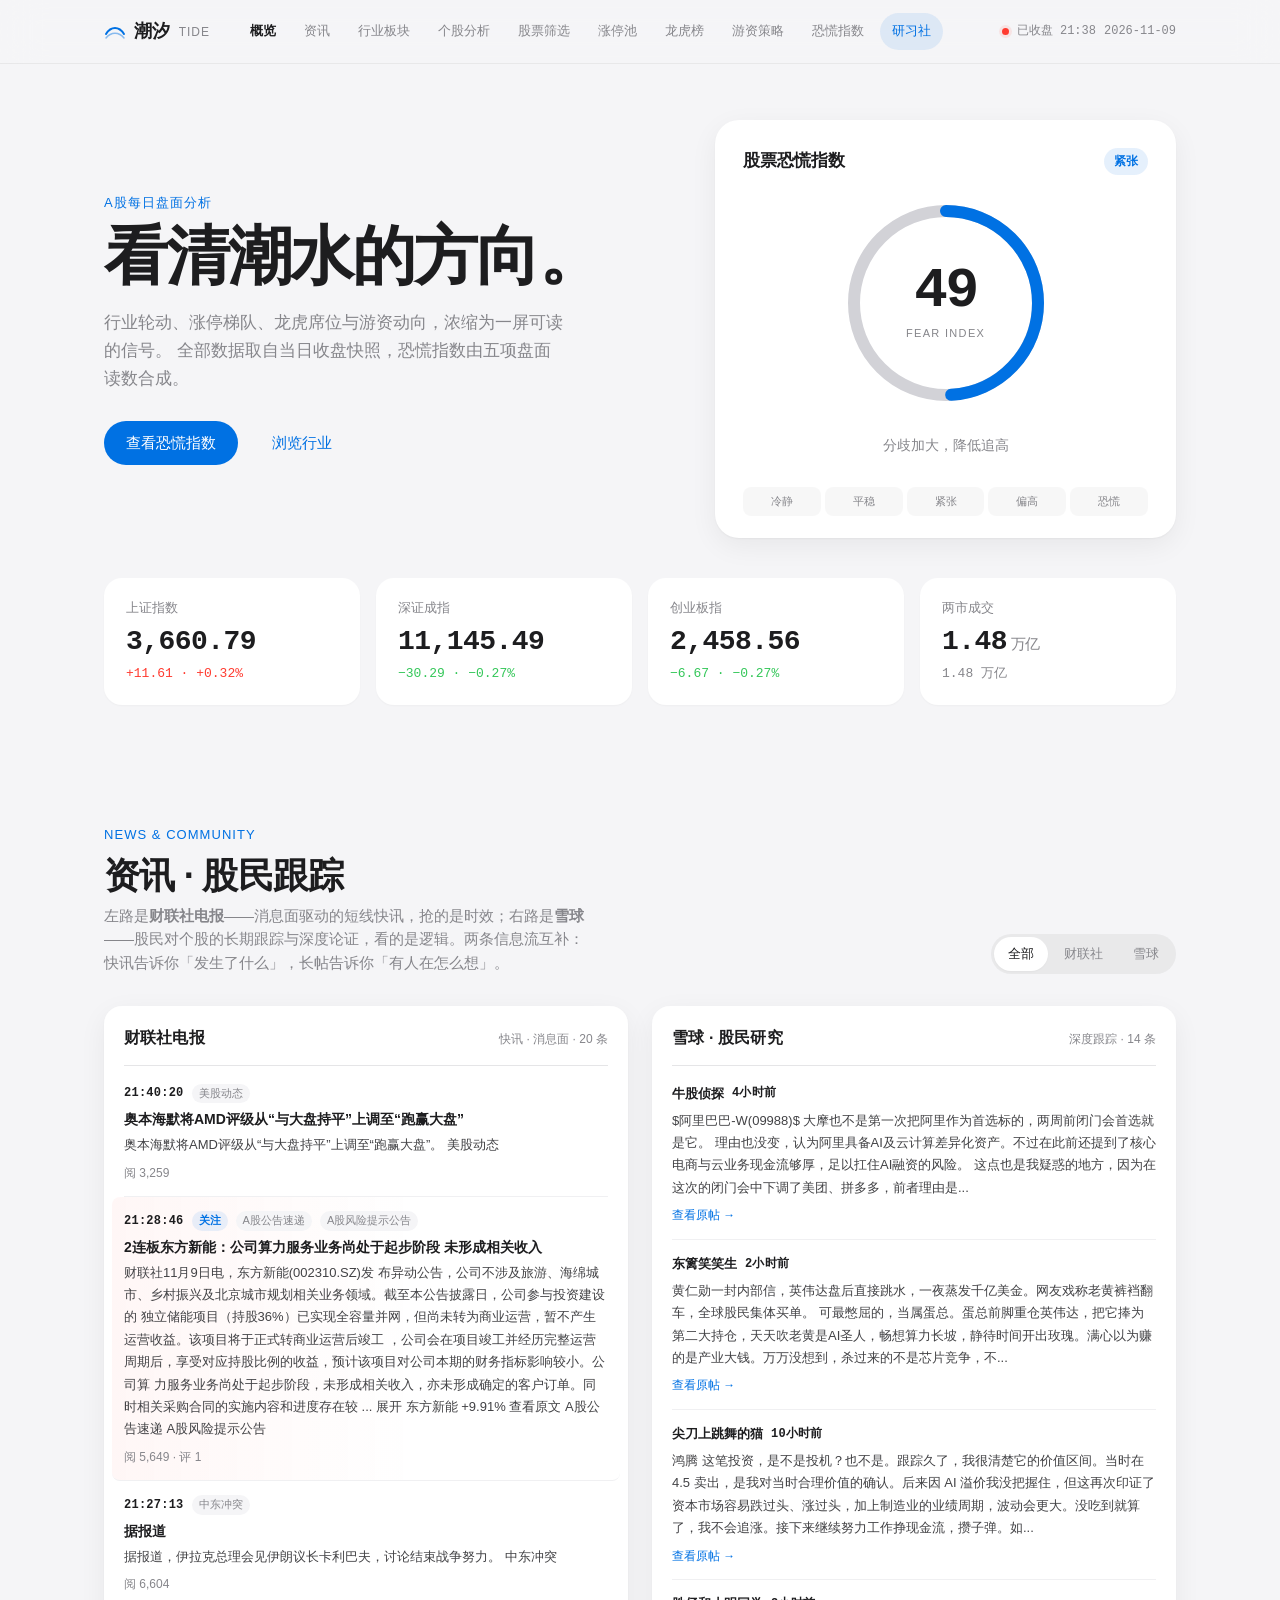
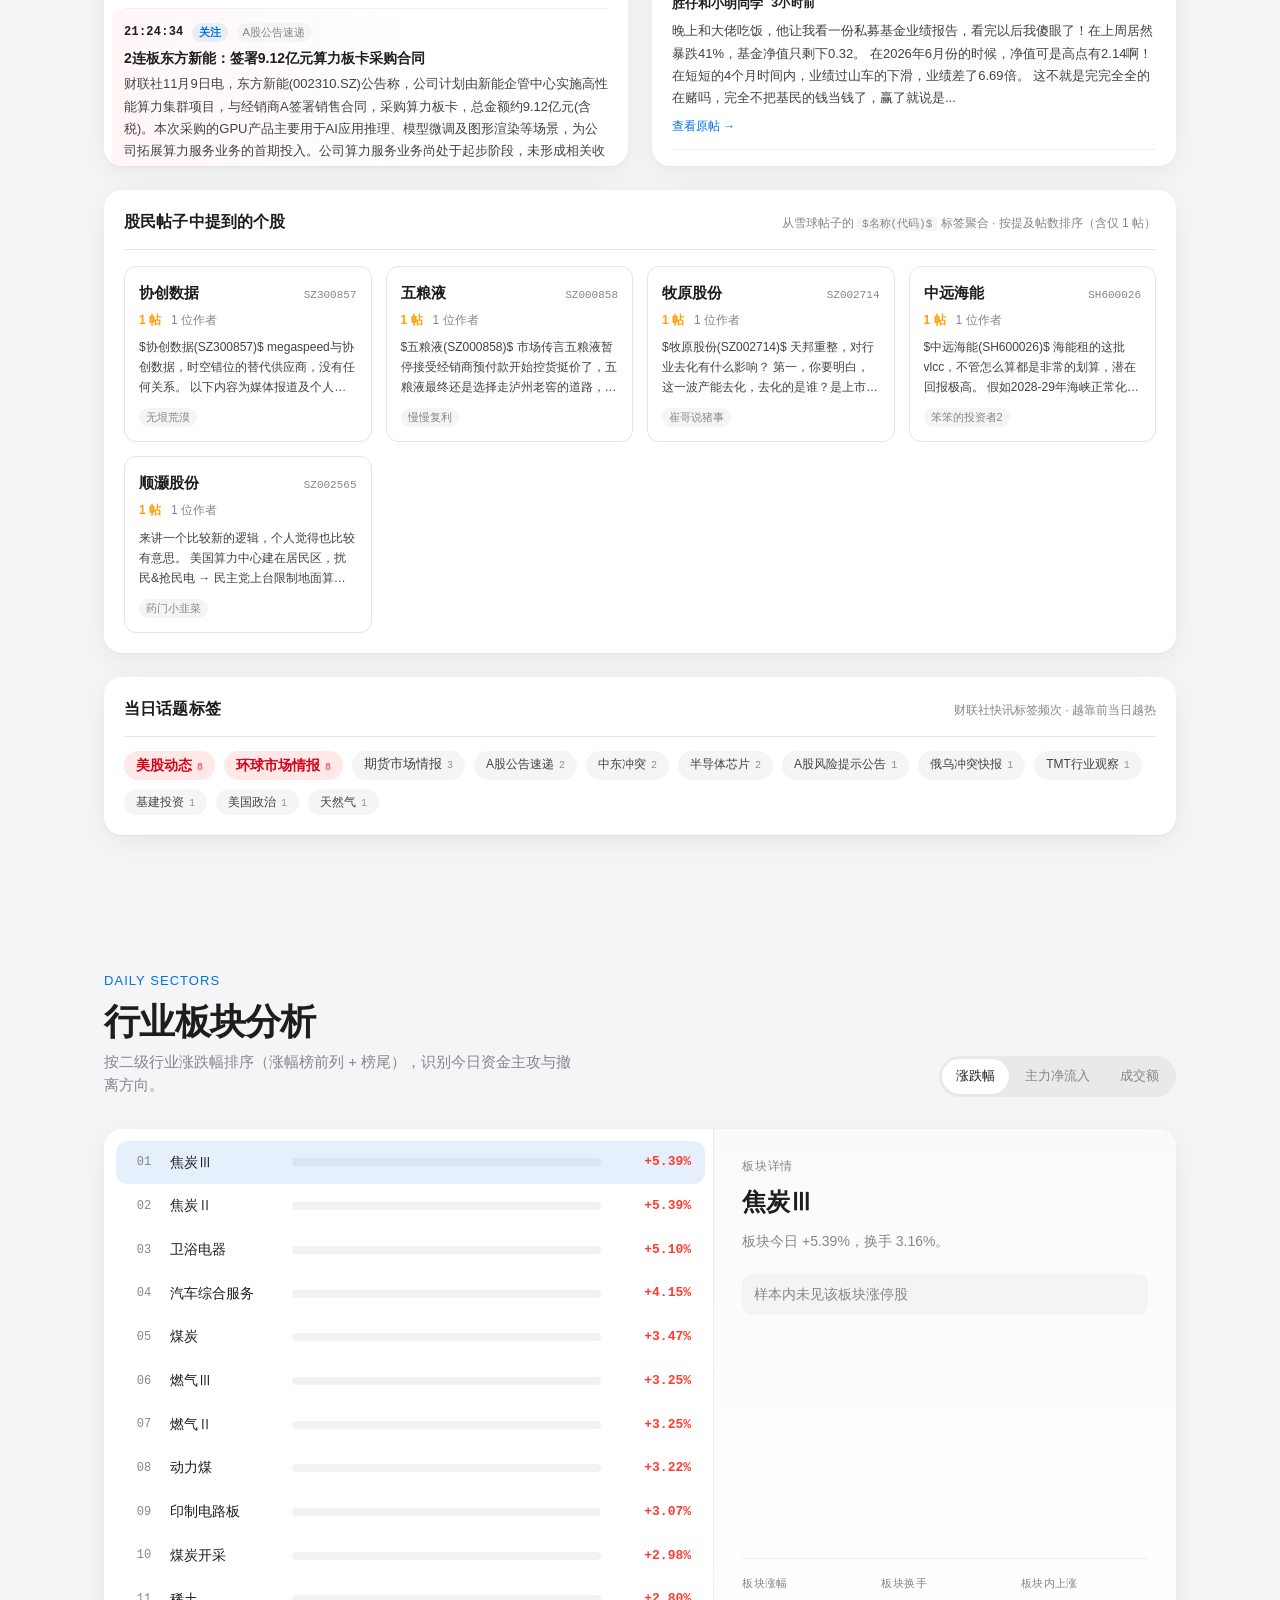
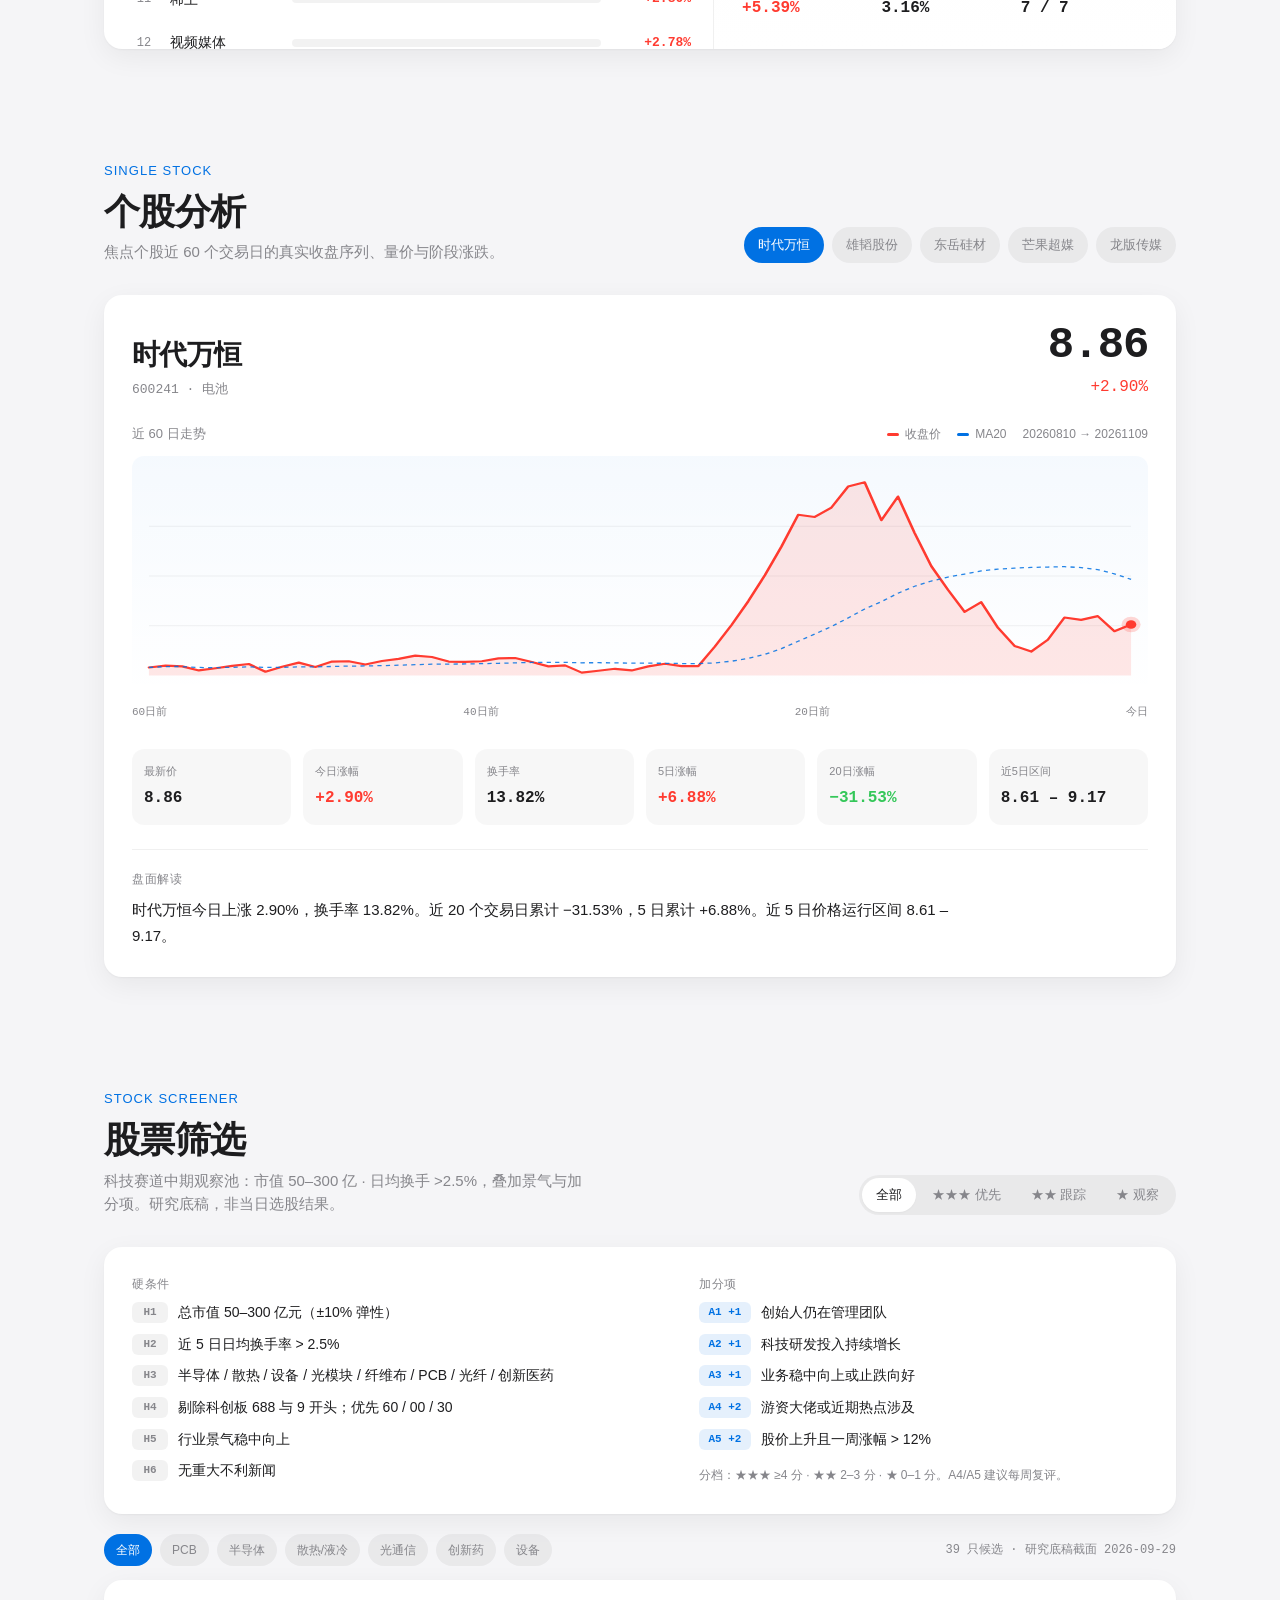
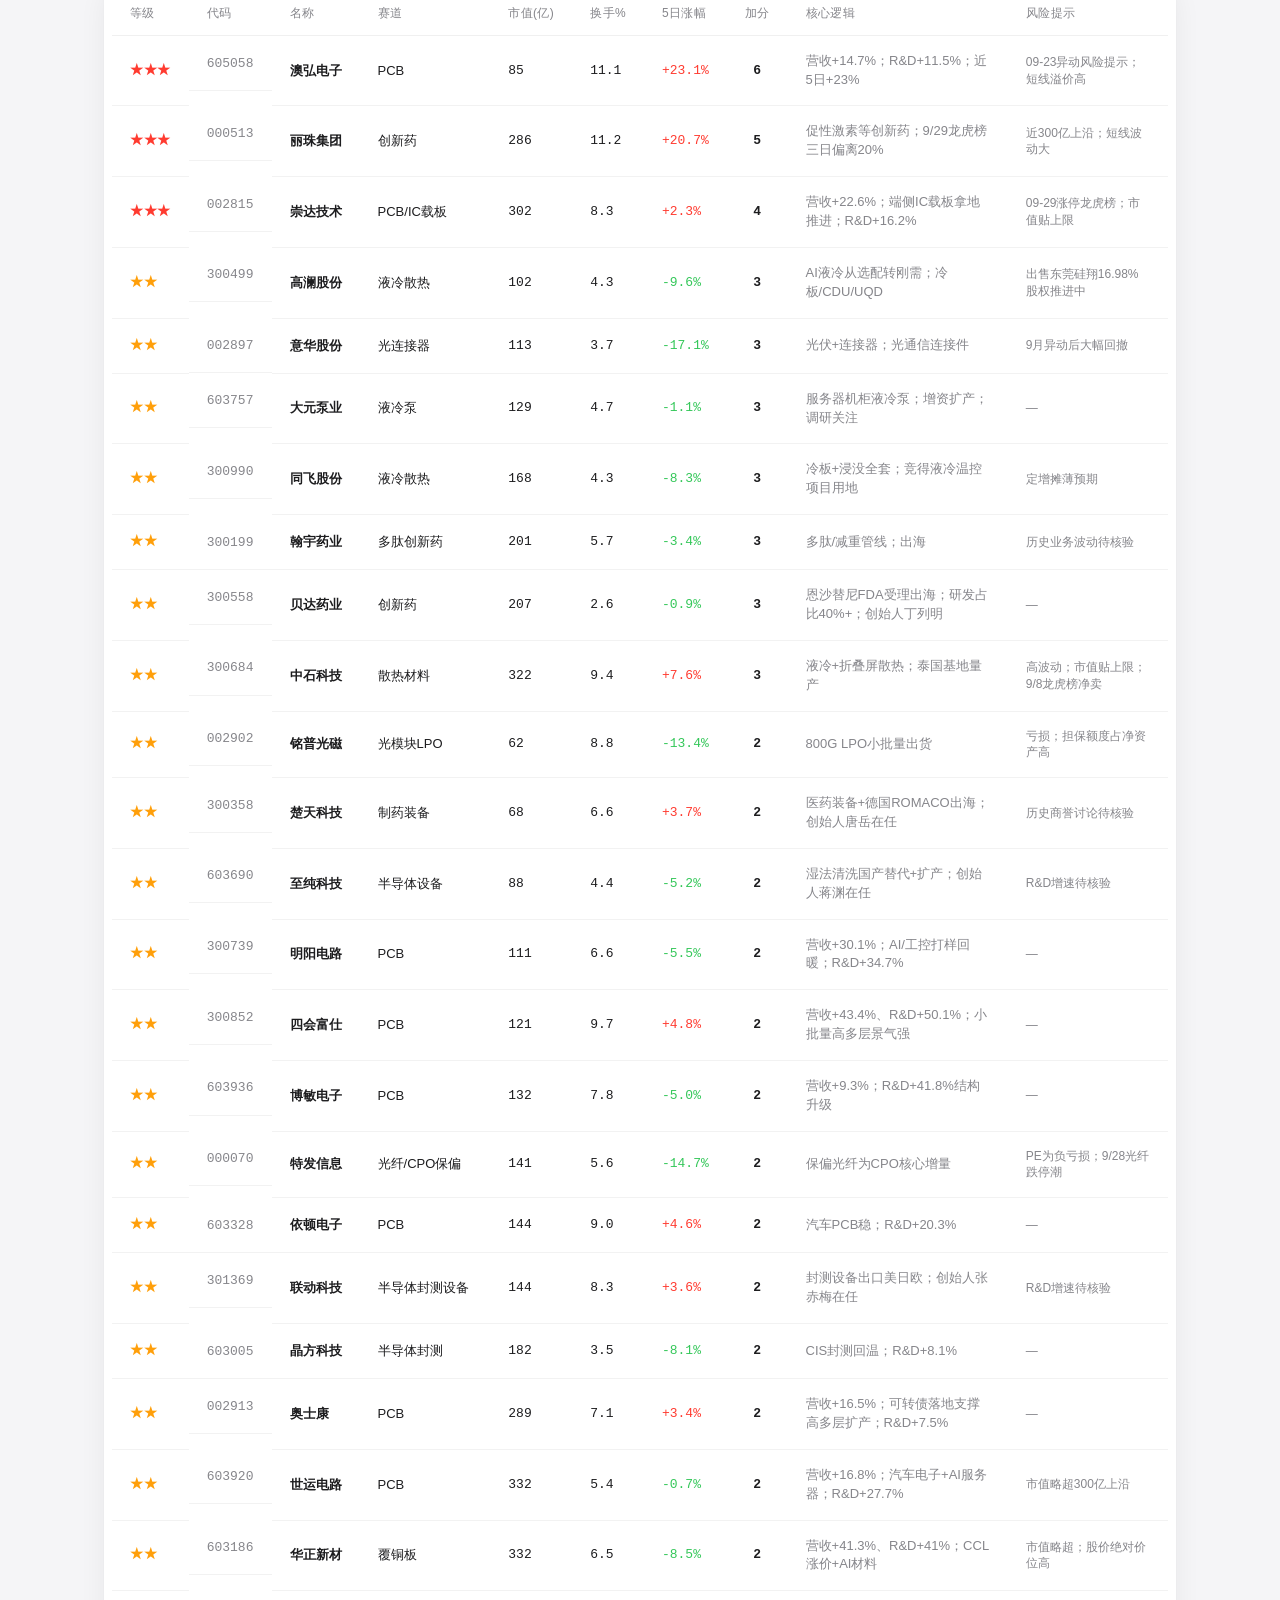
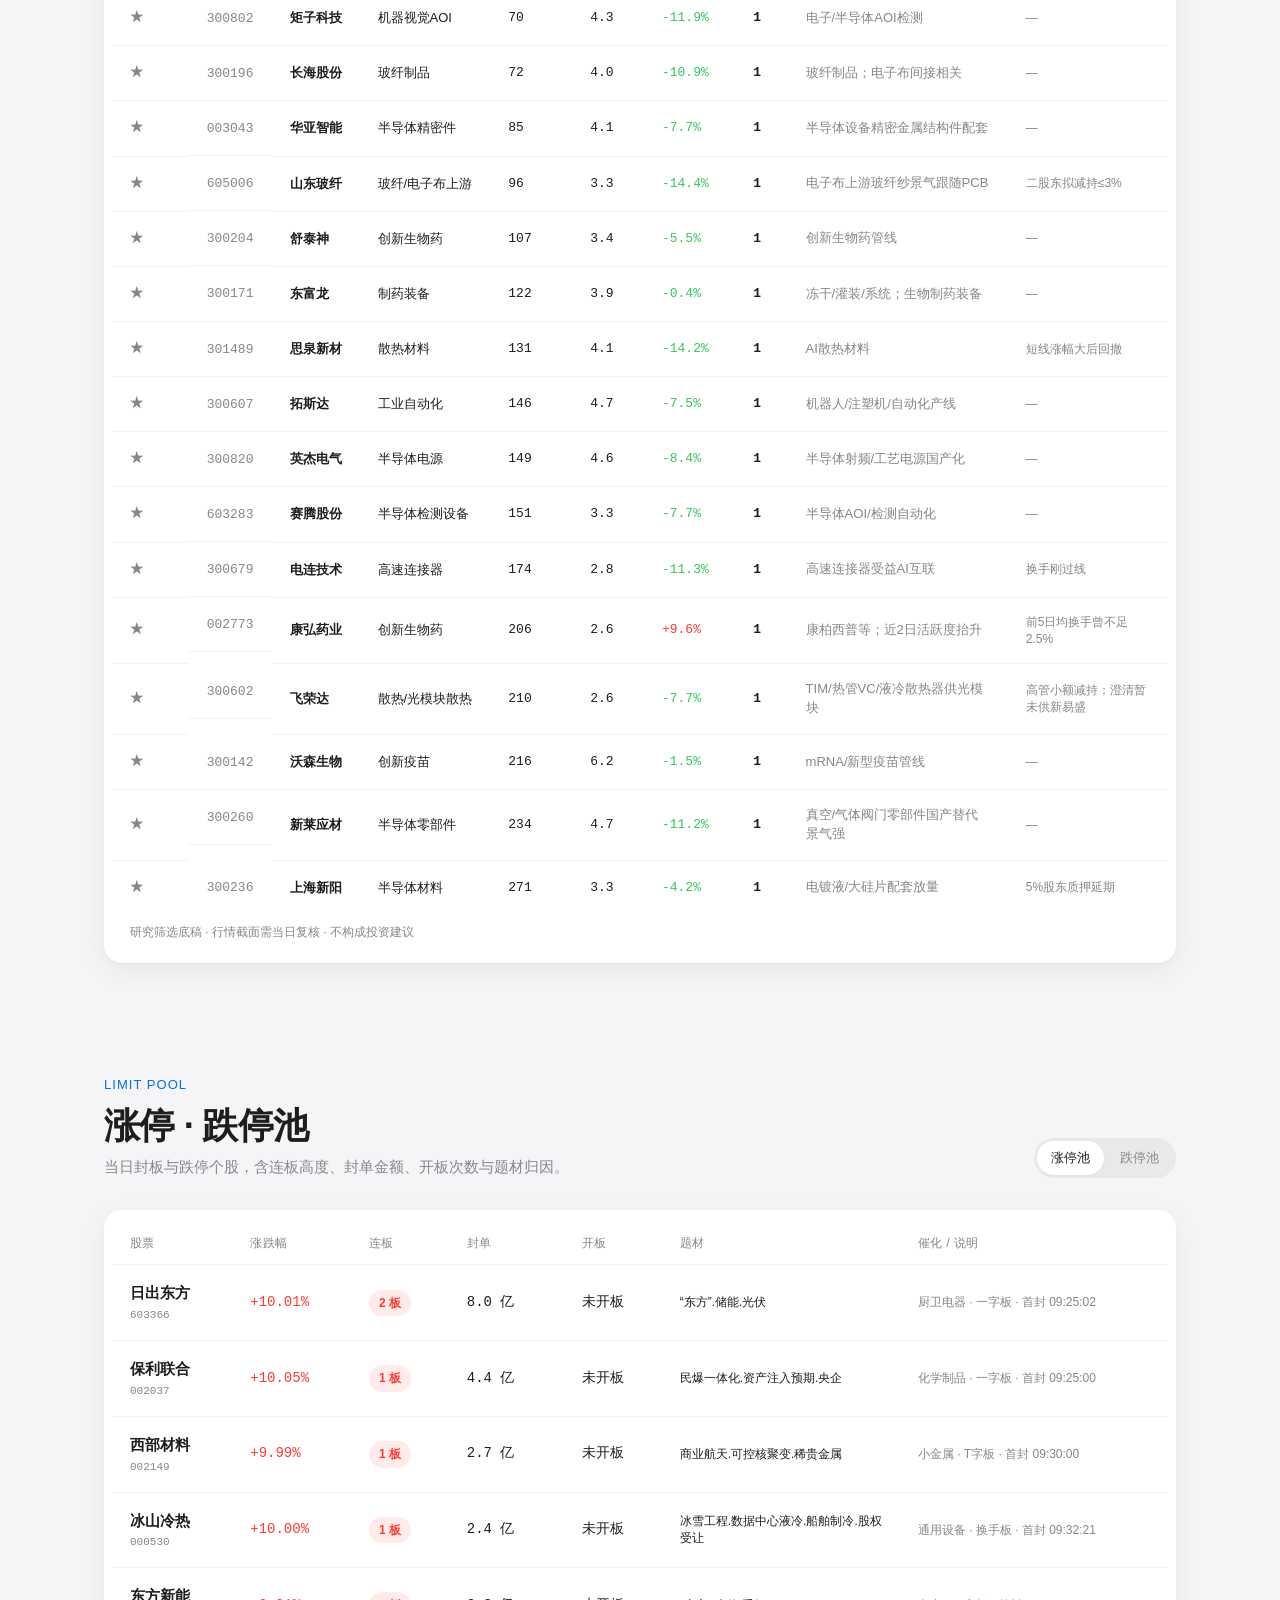
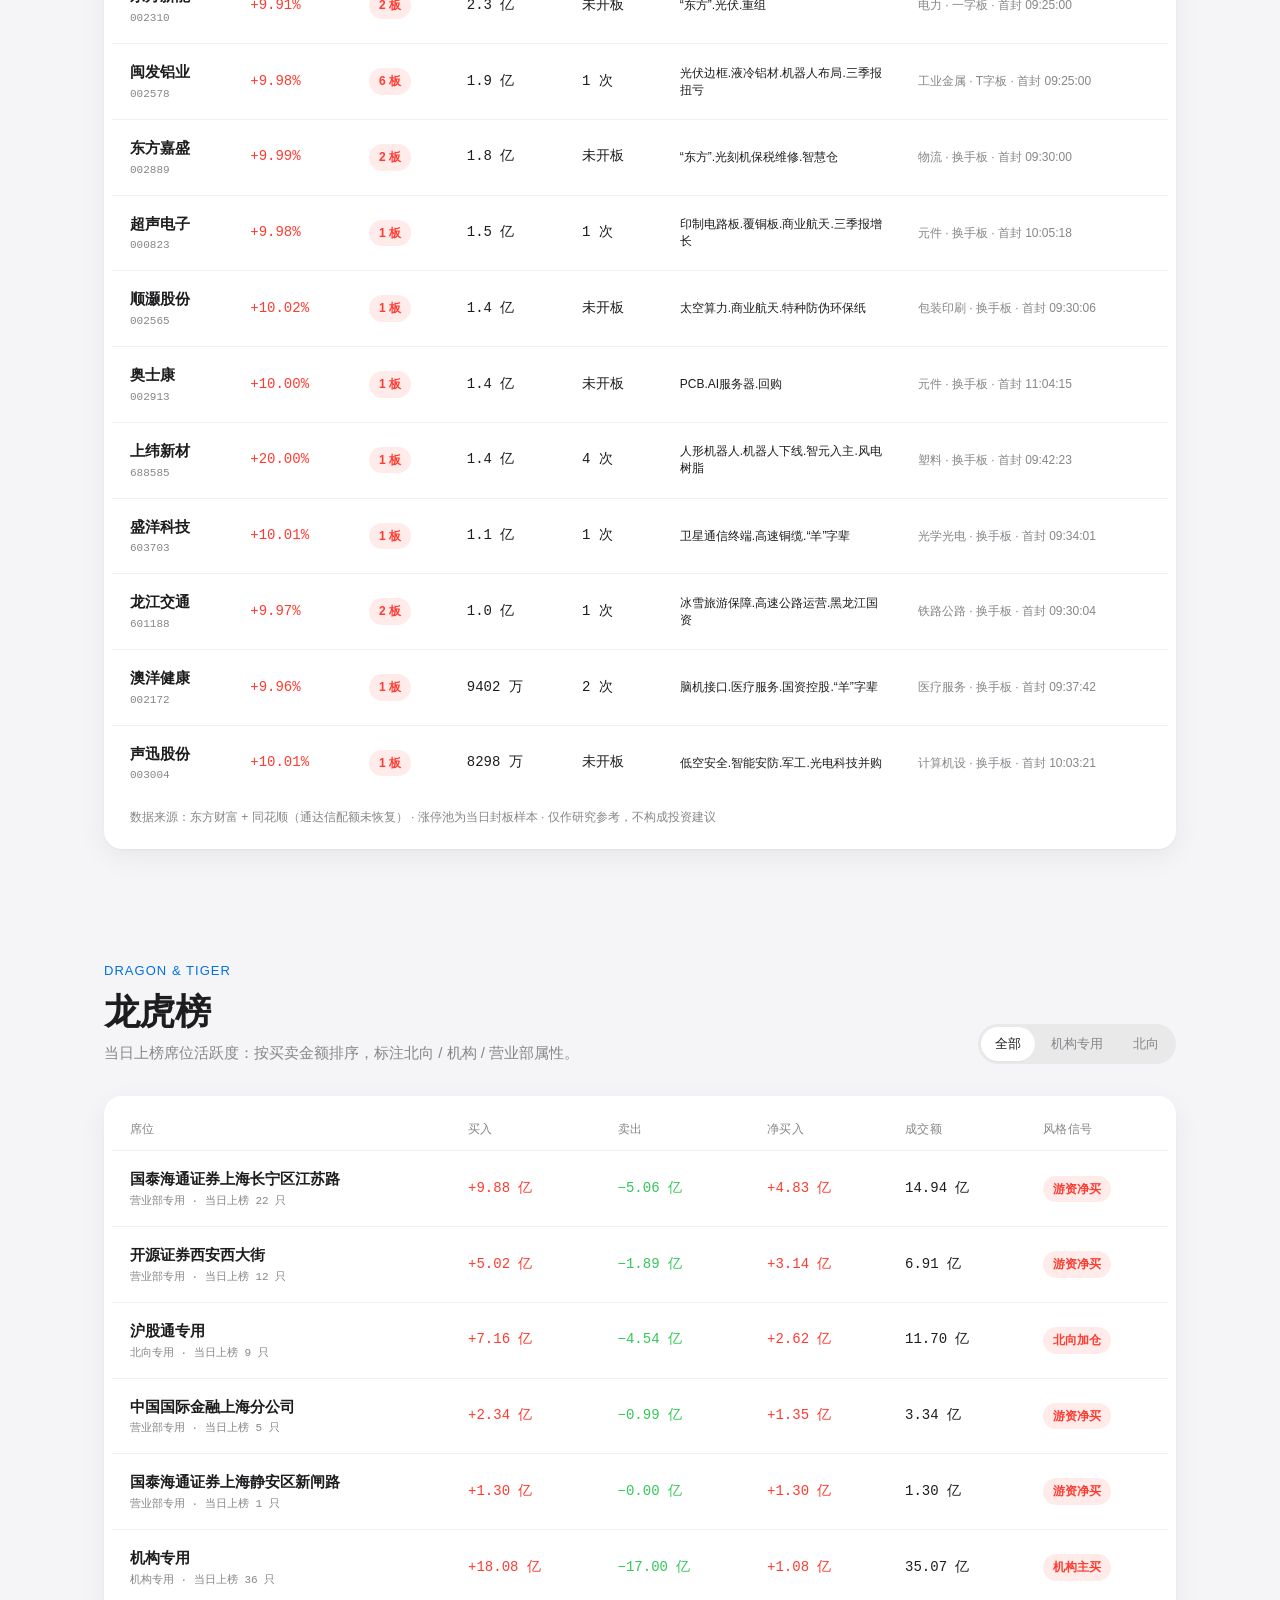
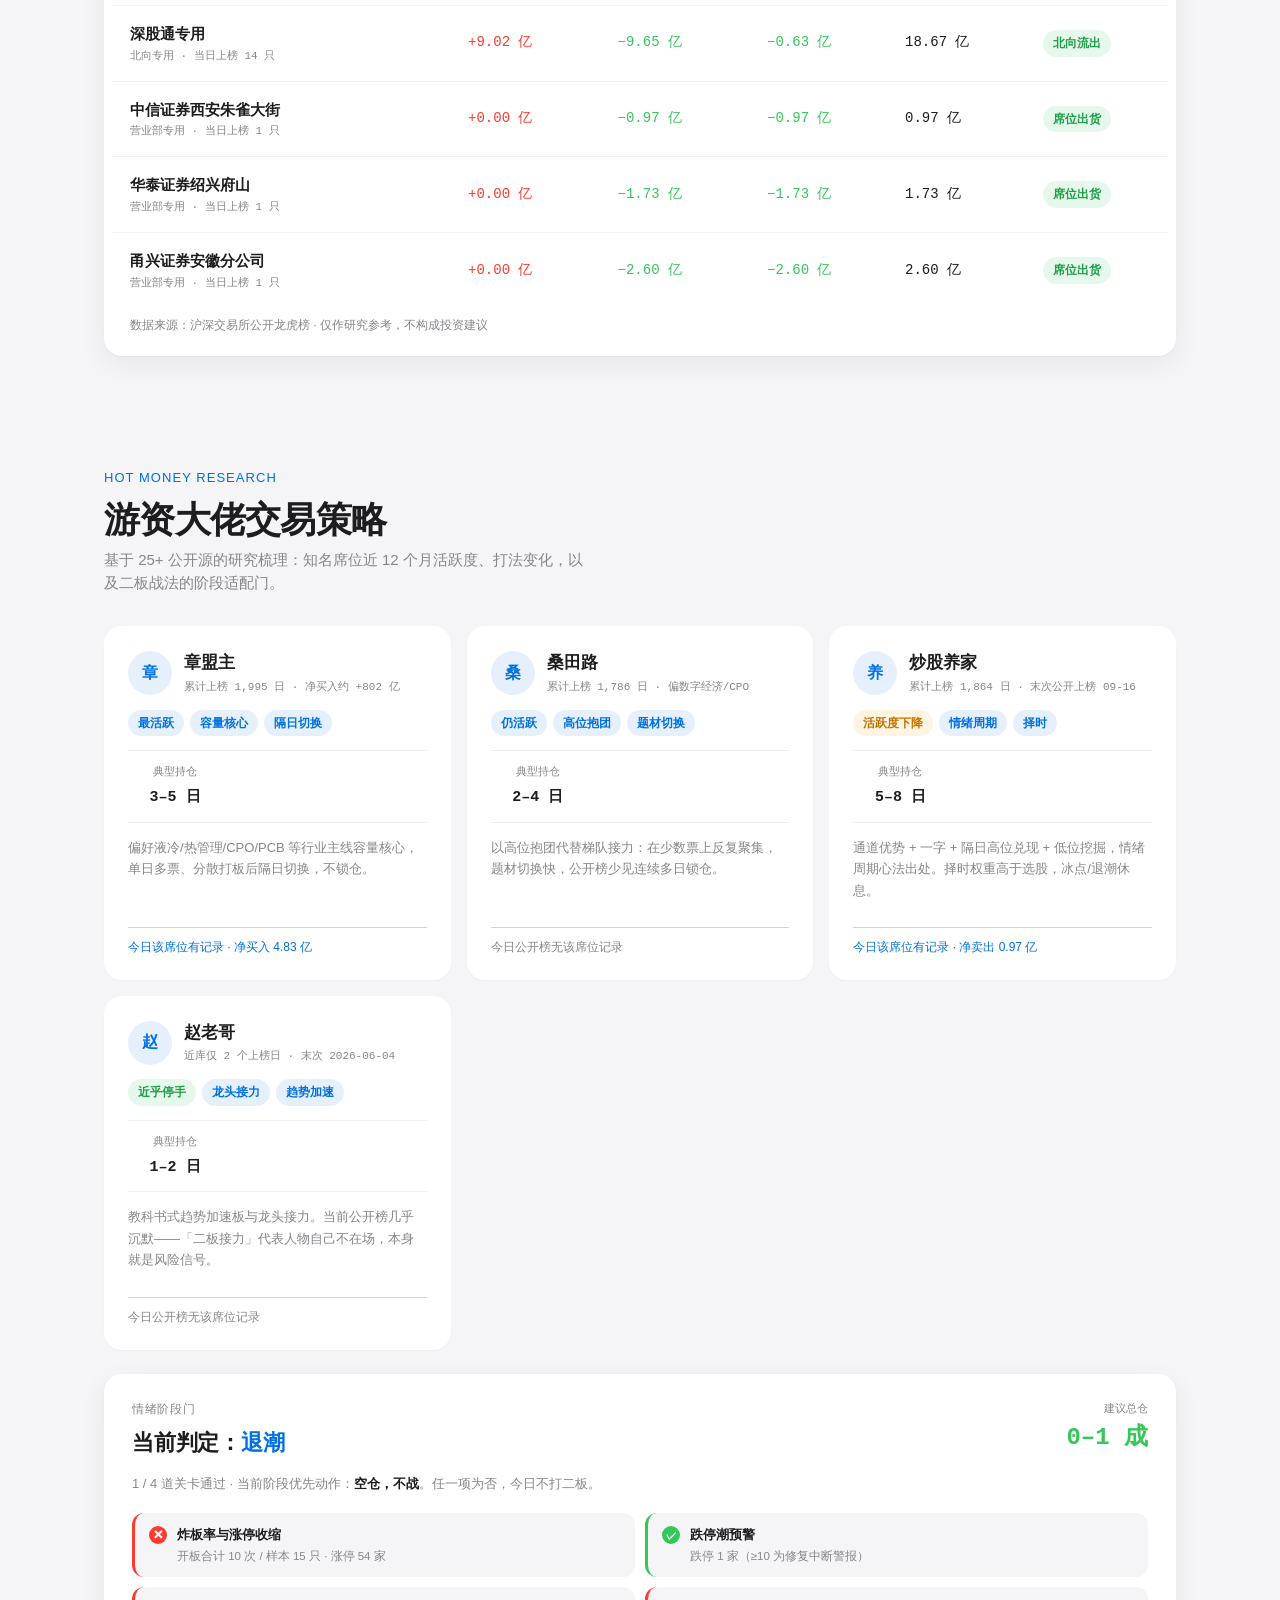
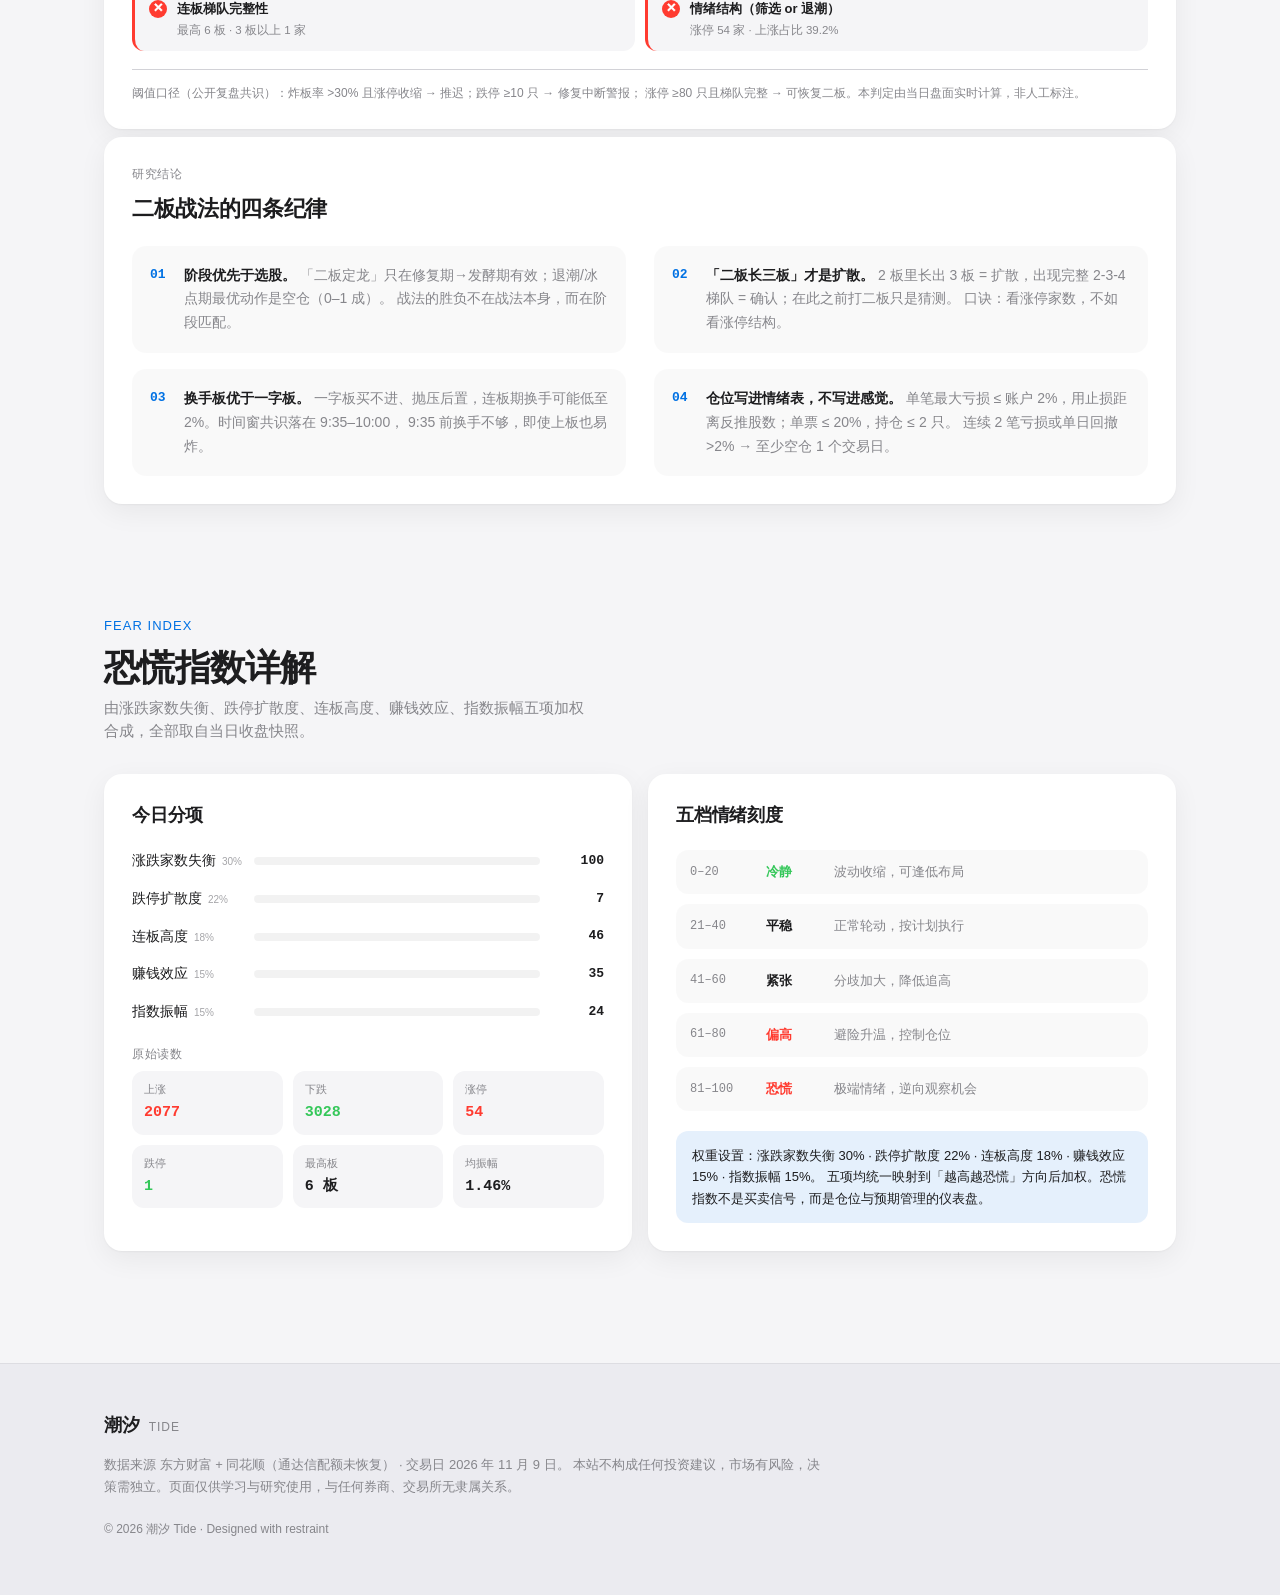
==== commit 712d8a49: "feat: 数据更新至 2026-11-09 + 留言板暂时关闭 数据（通达信配额仍未恢复，全量改公开接口并双源核对） - 新增 fetch_em_1109.py：东财 ulist 取指数/涨跌家数，" ====
--- a/index.html
+++ b/index.html
@@ -136,8 +136,8 @@
         <!-- 被讨论个股聚合 -->
         <div class="panel buzz-panel">
           <div class="feed-panel-head">
-            <h3 class="feed-panel-title">被股民反复提及的个股</h3>
-            <span class="feed-panel-sub">从雪球帖子的 <code>$名称(代码)$</code> 标签聚合 · 讨论度即关注度</span>
+            <h3 class="feed-panel-title">股民帖子中提到的个股</h3>
+            <span class="feed-panel-sub">从雪球帖子的 <code>$名称(代码)$</code> 标签聚合 · 按提及帖数排序（含仅 1 帖）</span>
           </div>
           <div class="buzz-grid" id="buzzGrid"></div>
         </div>
@@ -186,7 +186,7 @@
                 <p class="mini-value" id="sectorFlow">—</p>
               </div>
               <div>
-                <p class="mini-label">板块内涨停</p>
+                <p class="mini-label">板块内上涨</p>
                 <p class="mini-value" id="sectorBreadth">—</p>
               </div>
             </div>
@@ -350,7 +350,7 @@
               <tbody id="poolBody"></tbody>
             </table>
           </div>
-          <p class="table-foot">数据来源：通达信（tdx-connector）· 涨停池为当日封板样本 · 仅作研究参考，不构成投资建议</p>
+          <p class="table-foot">数据来源：<span id="poolSource">—</span> · 涨停池为当日封板样本 · 仅作研究参考，不构成投资建议</p>
         </div>
       </div>
     </section>
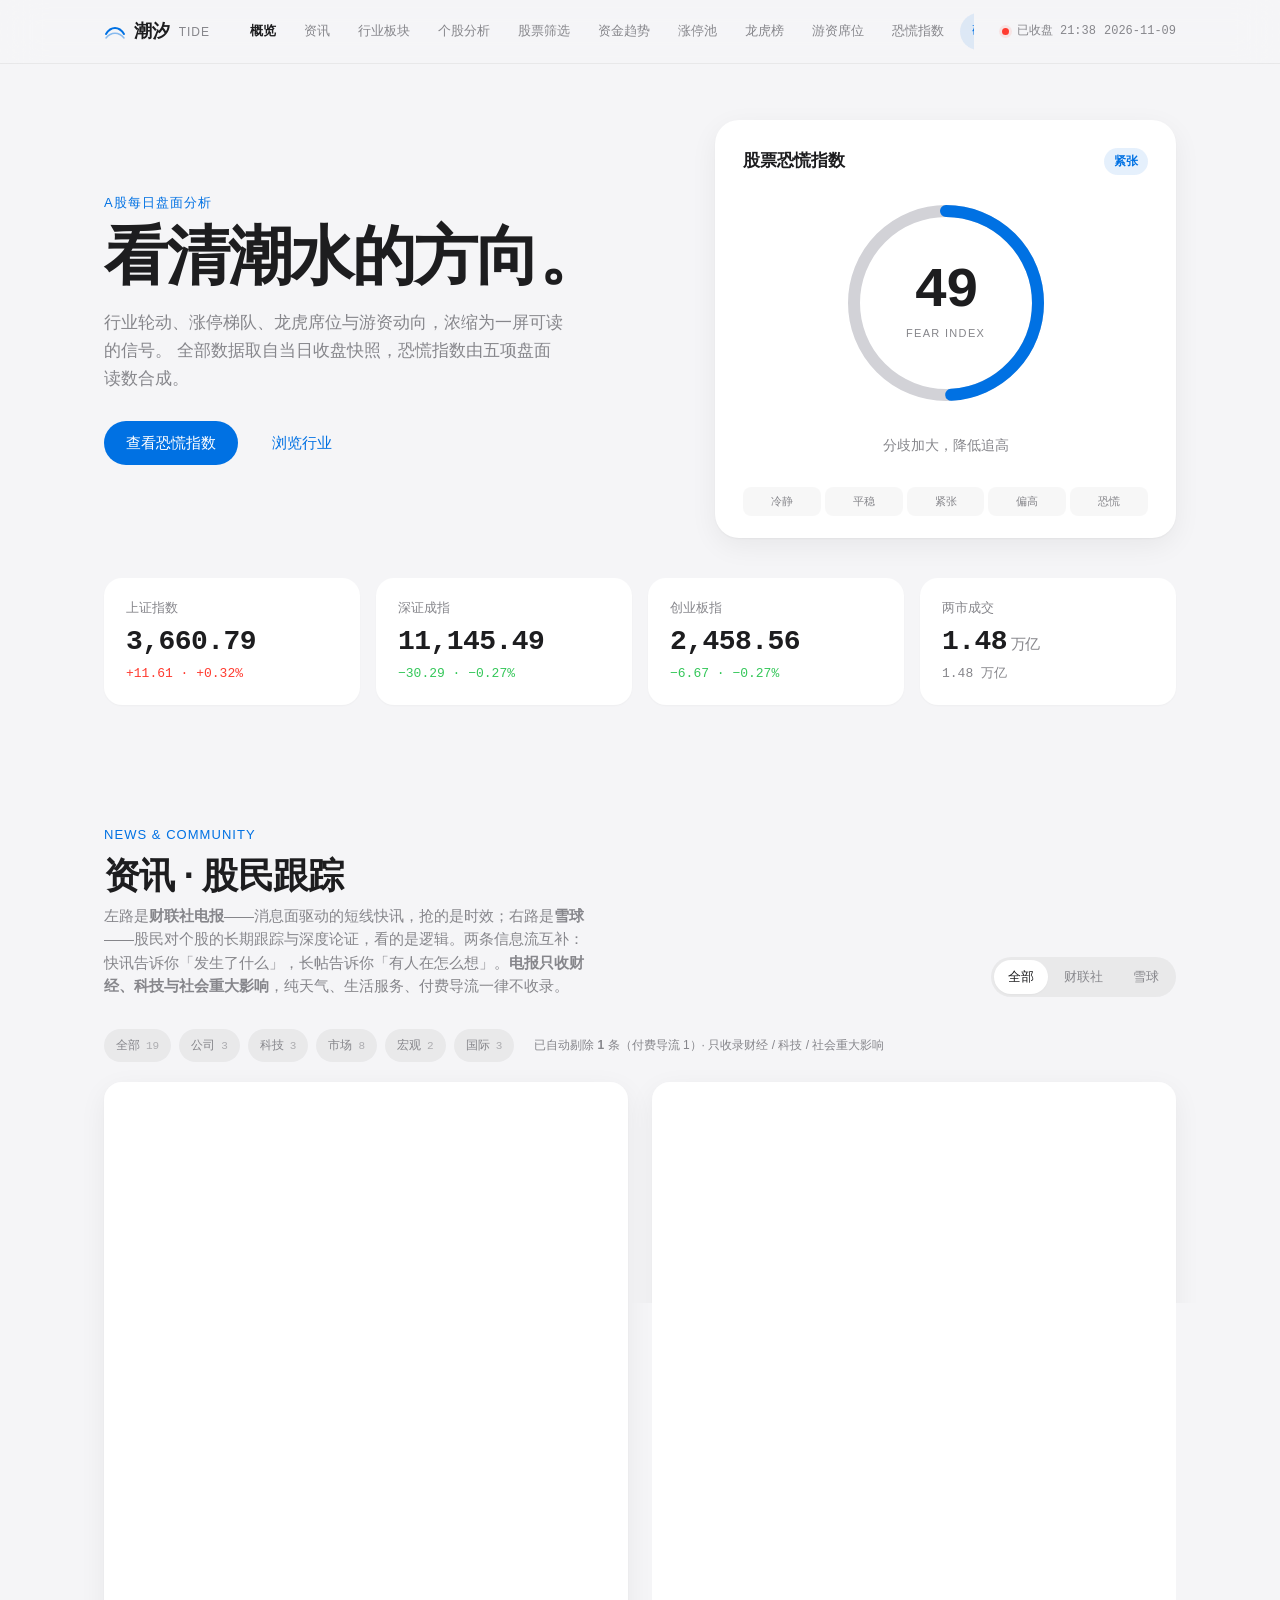
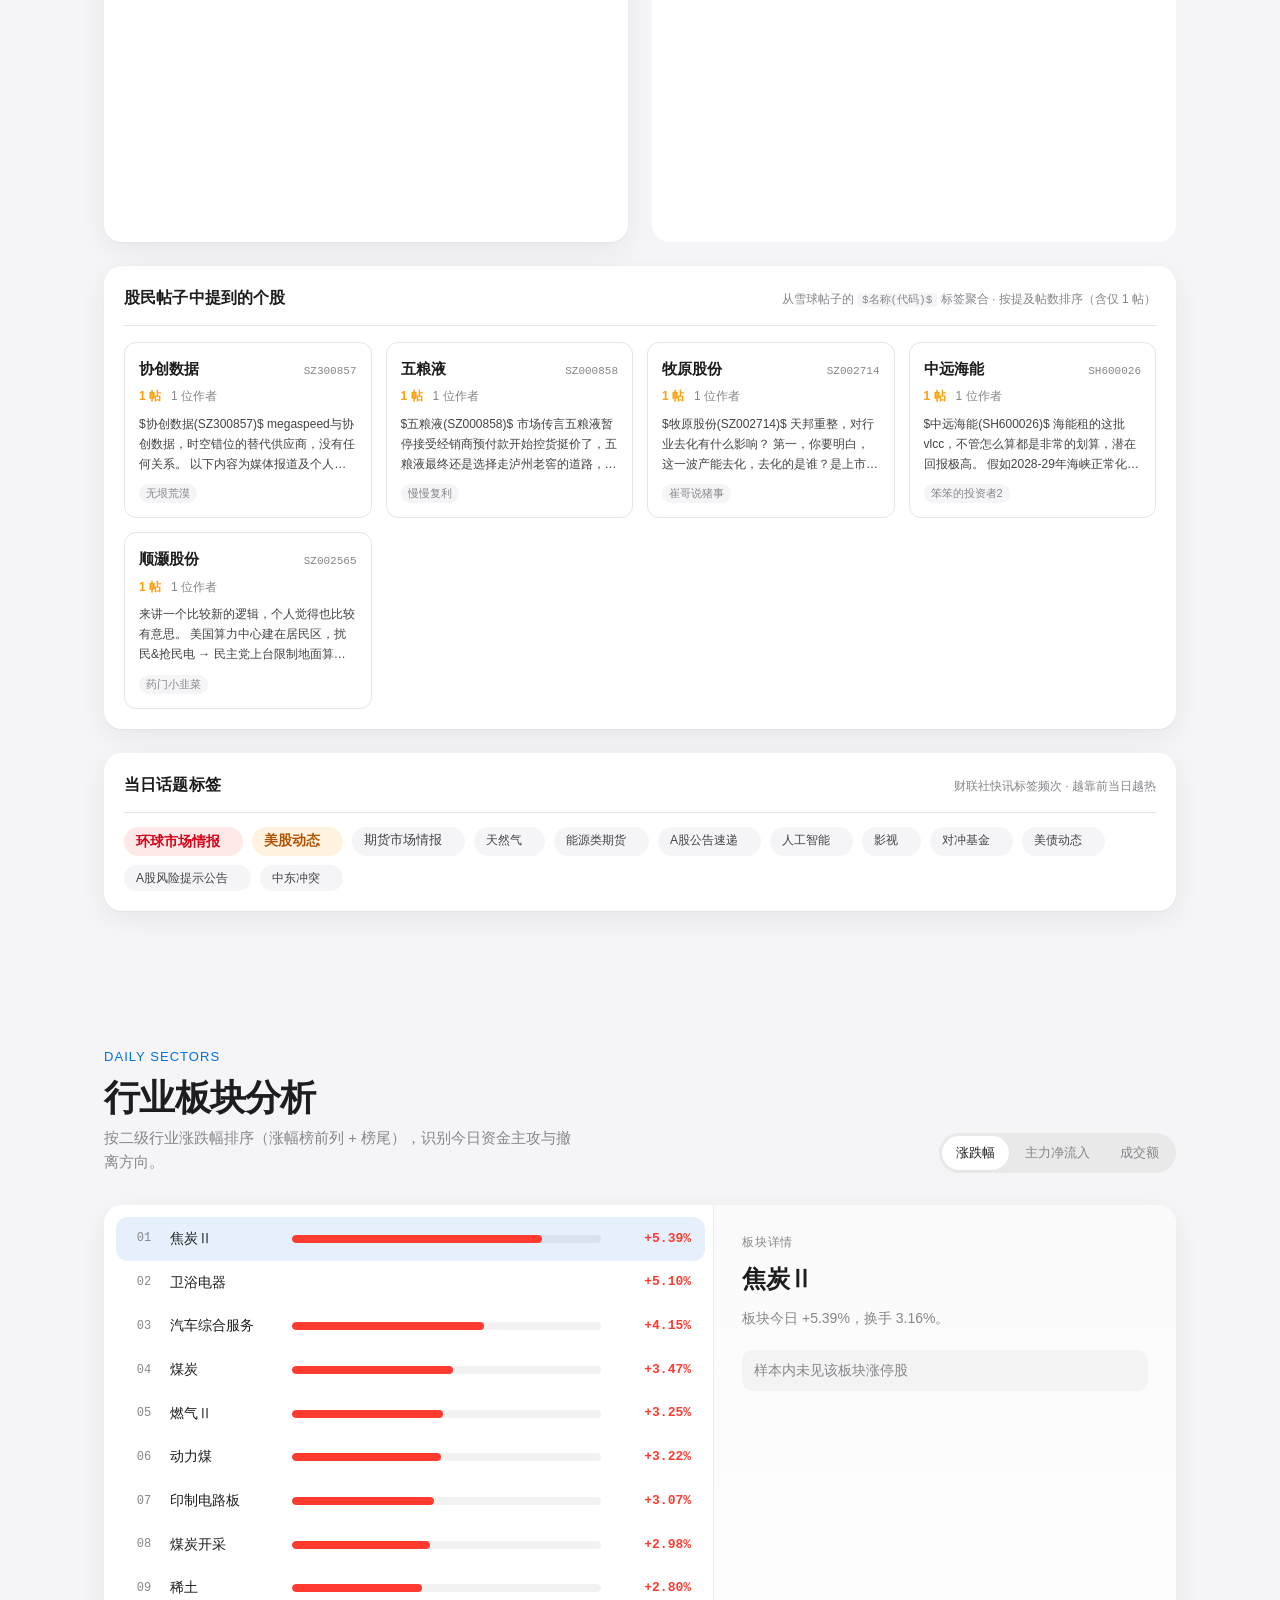
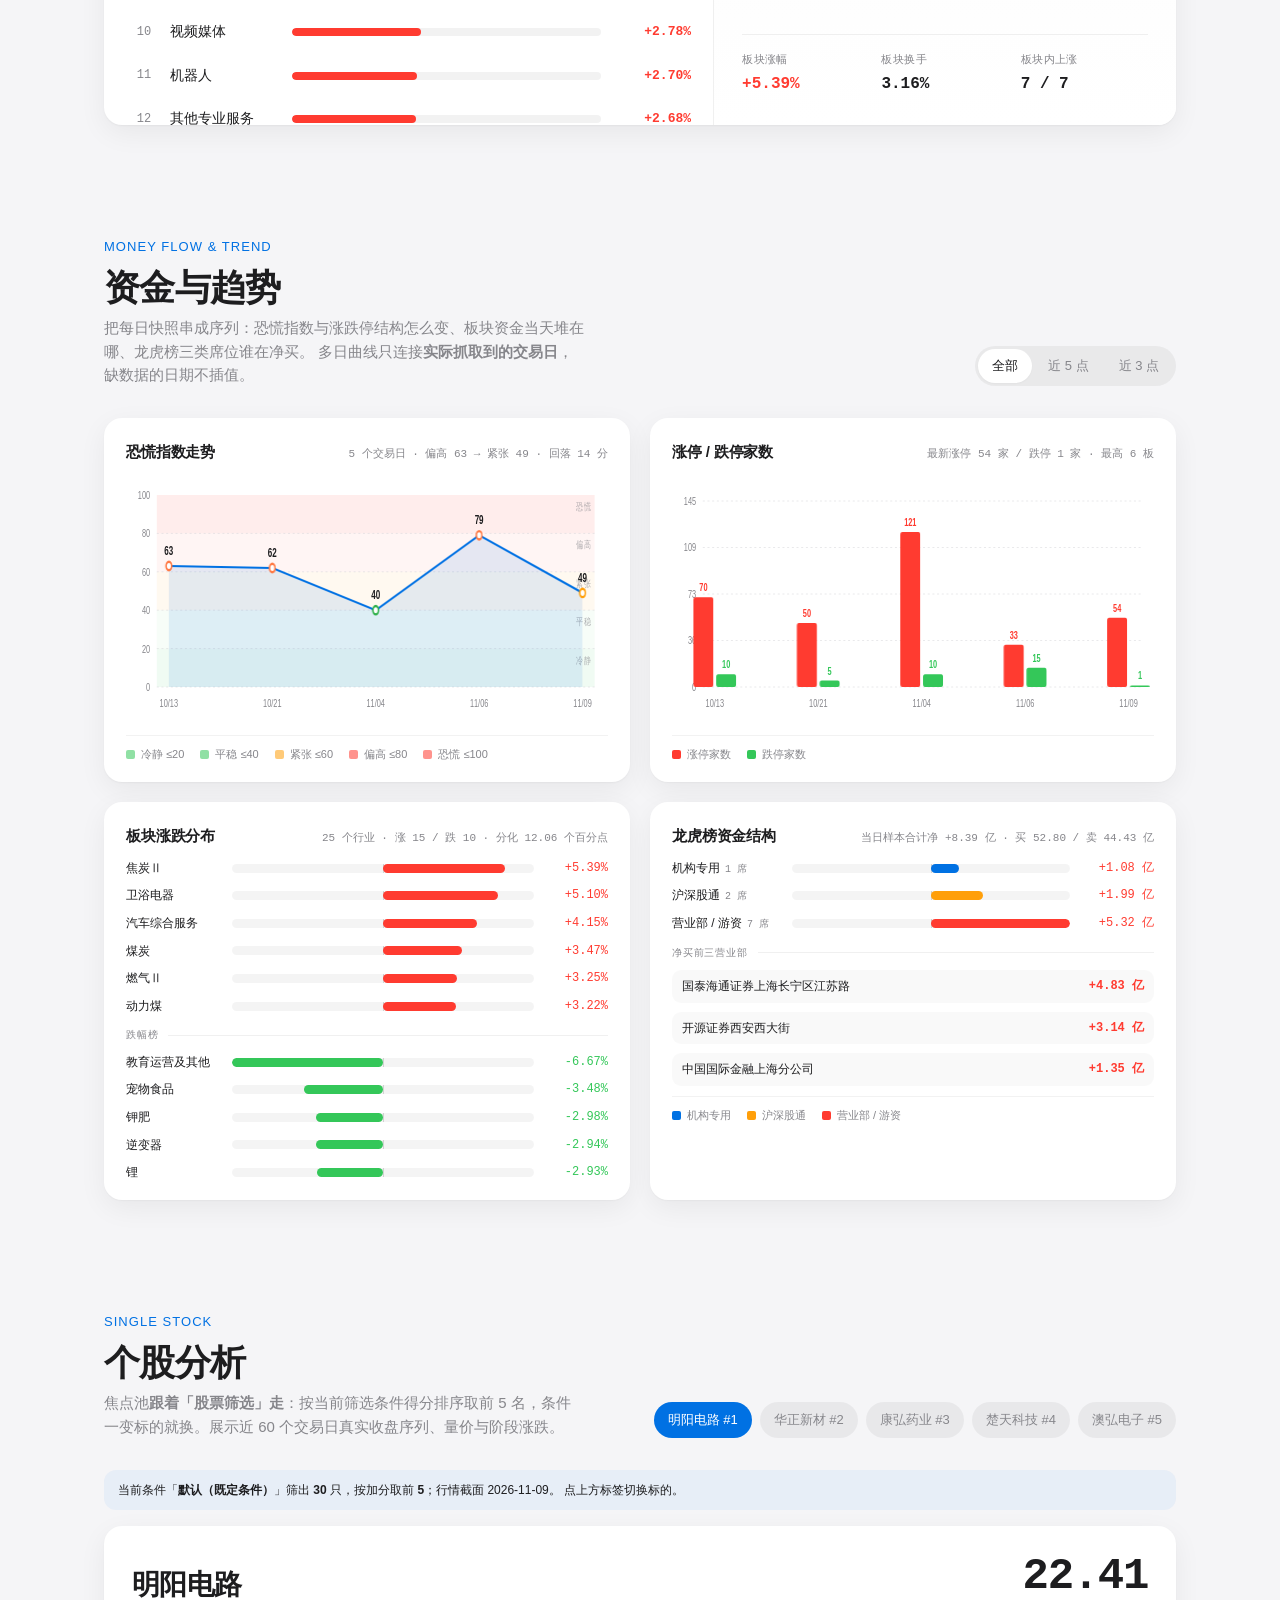
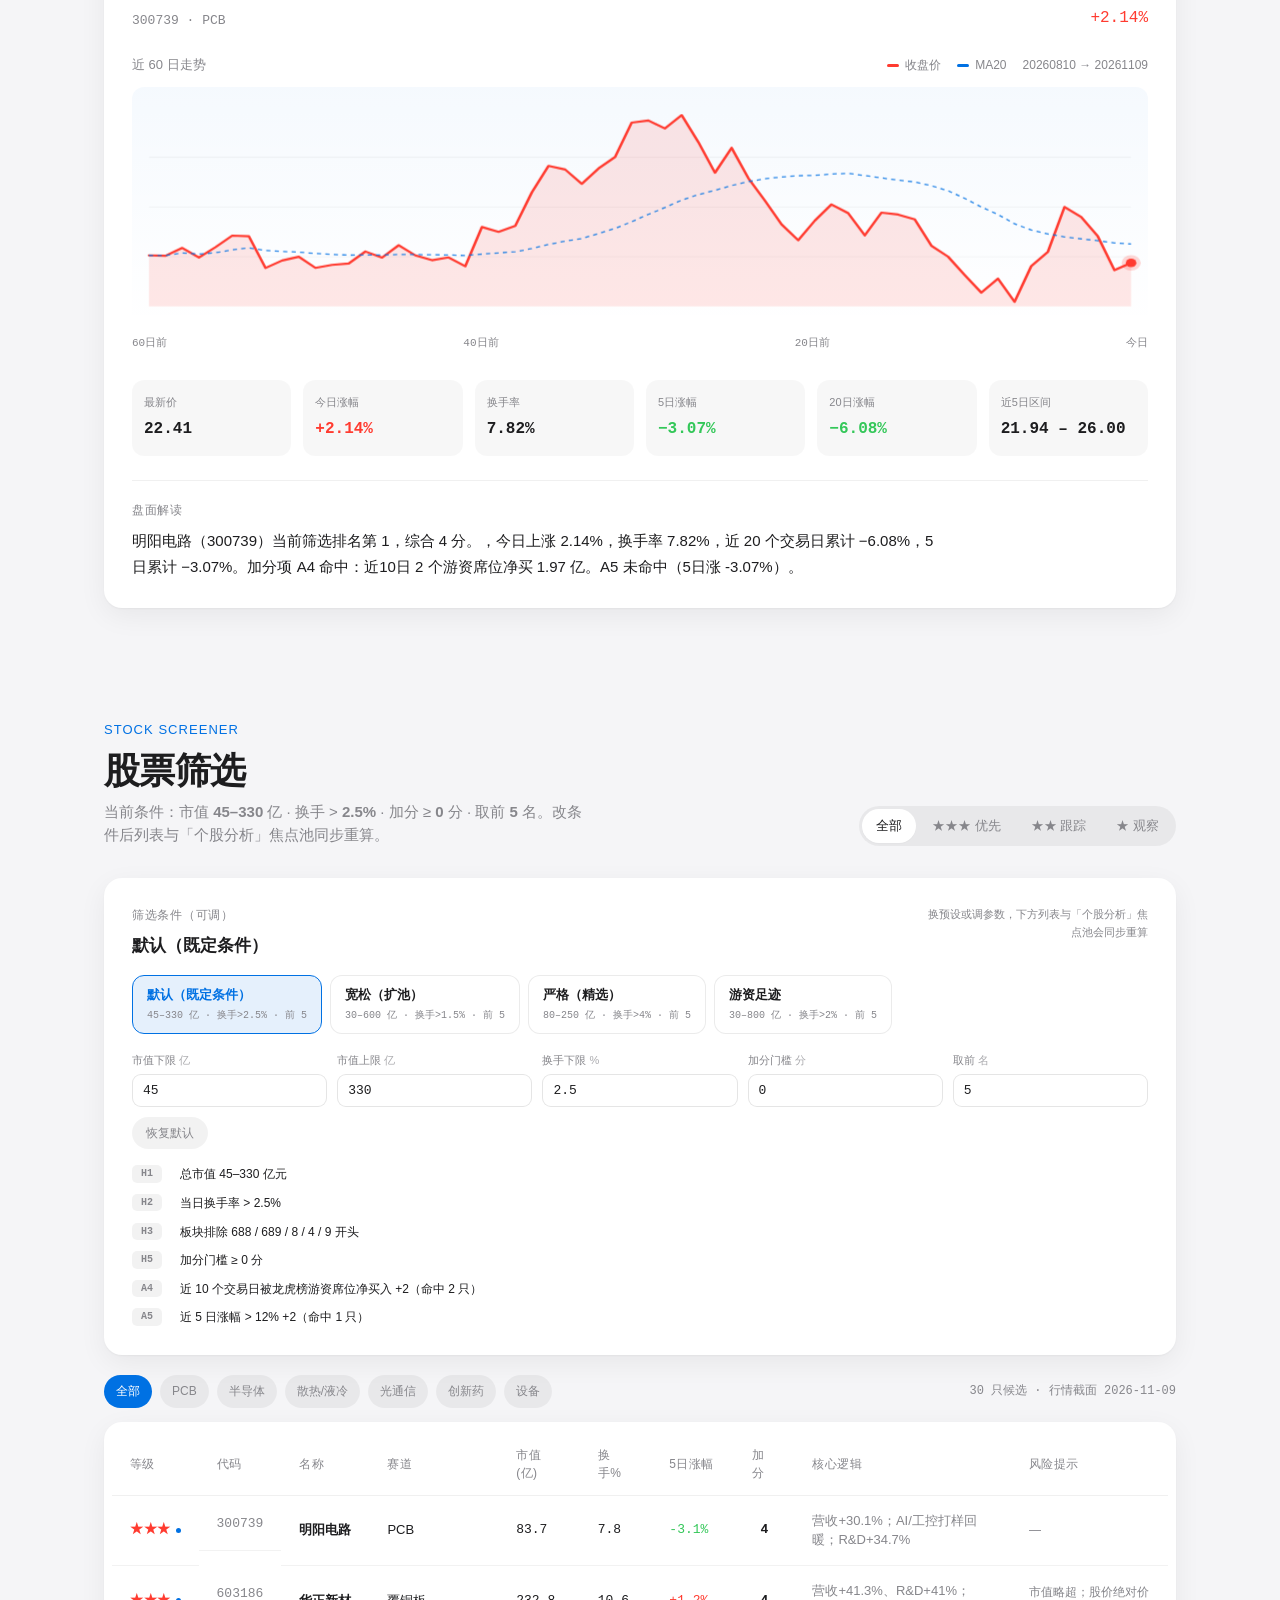
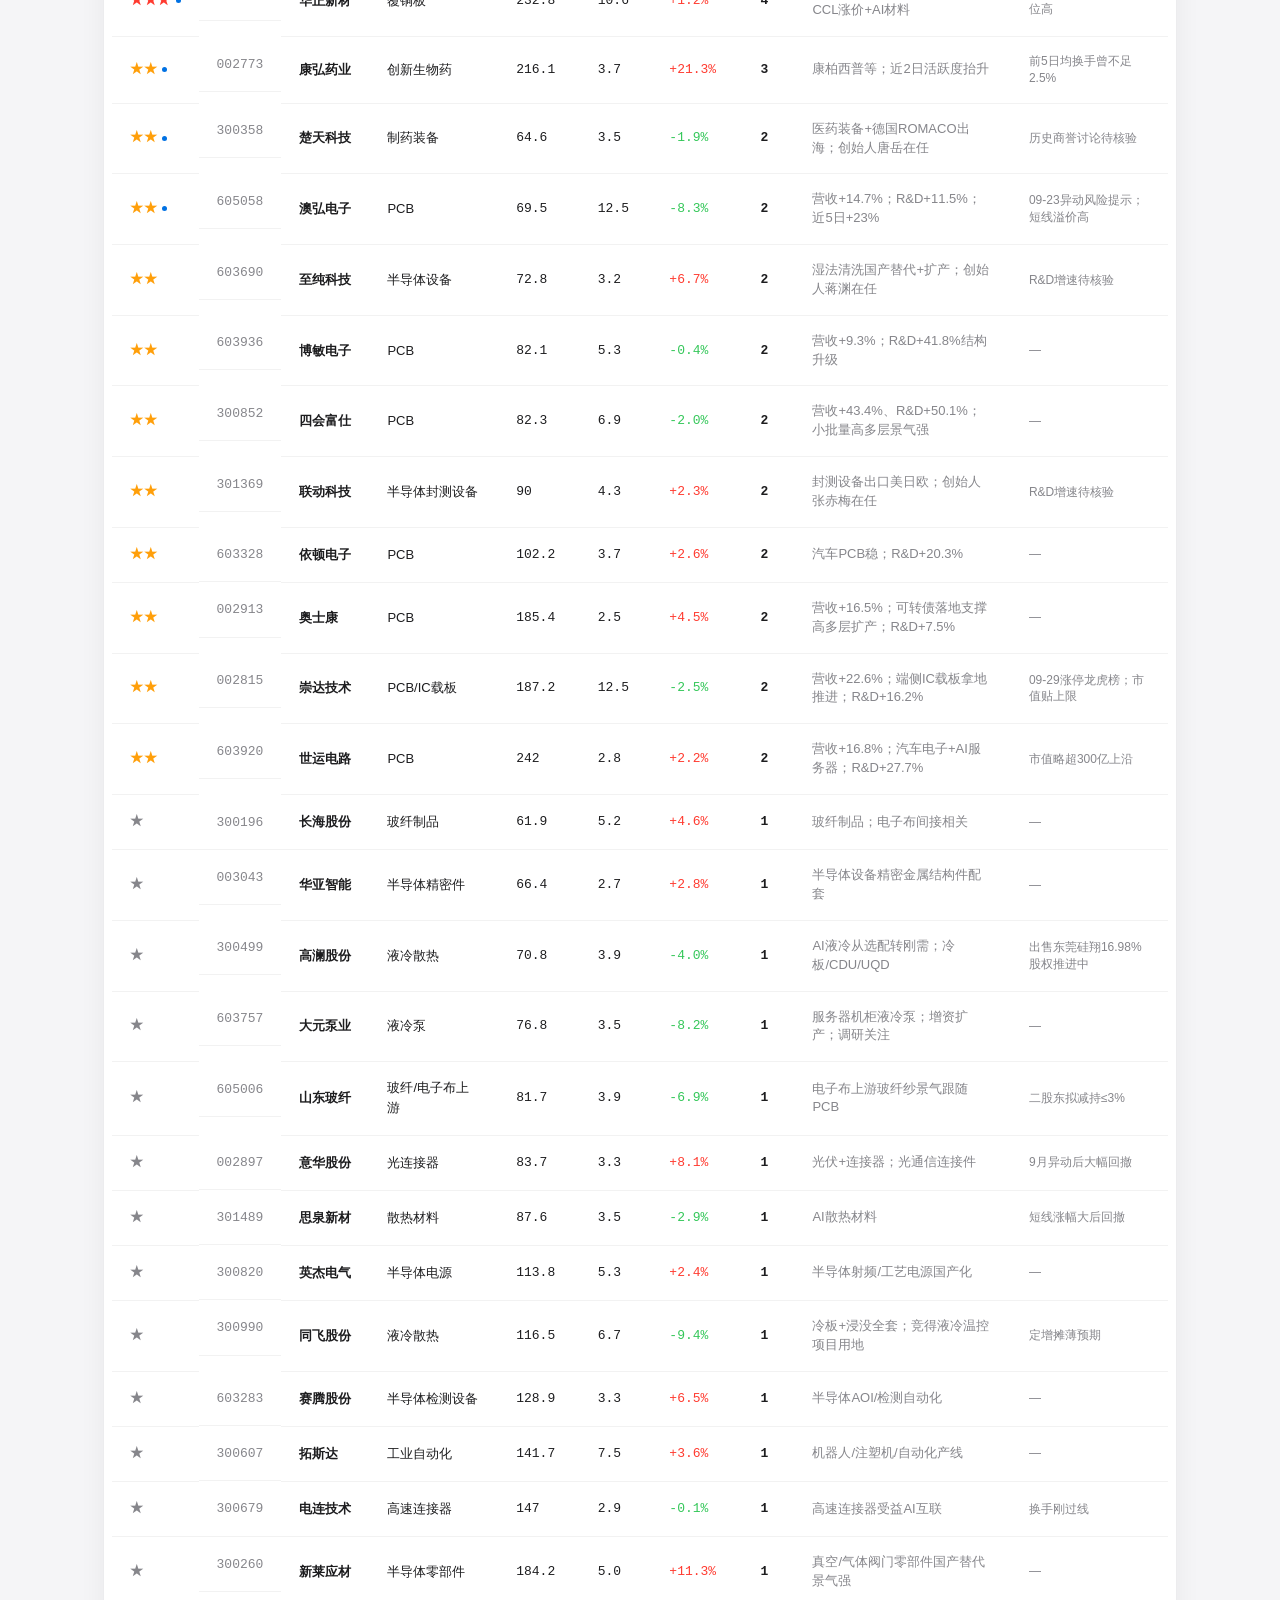
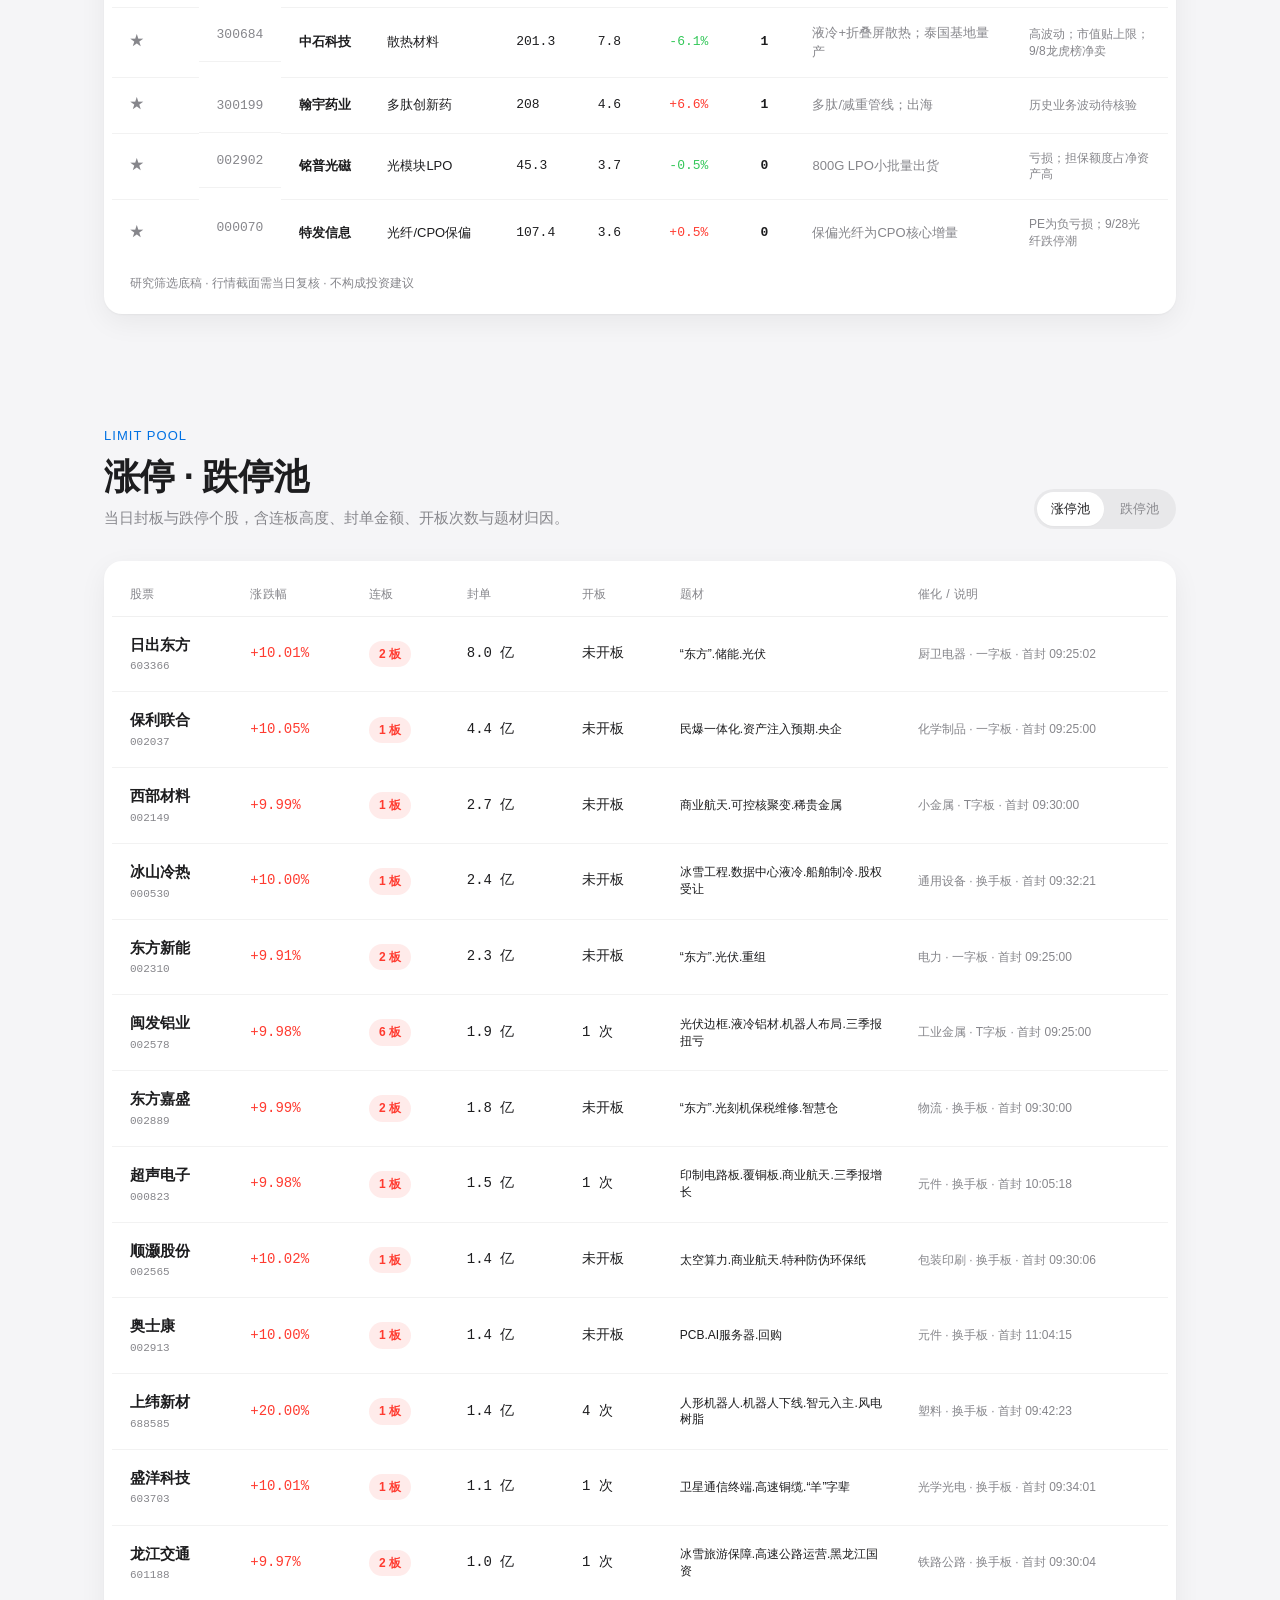
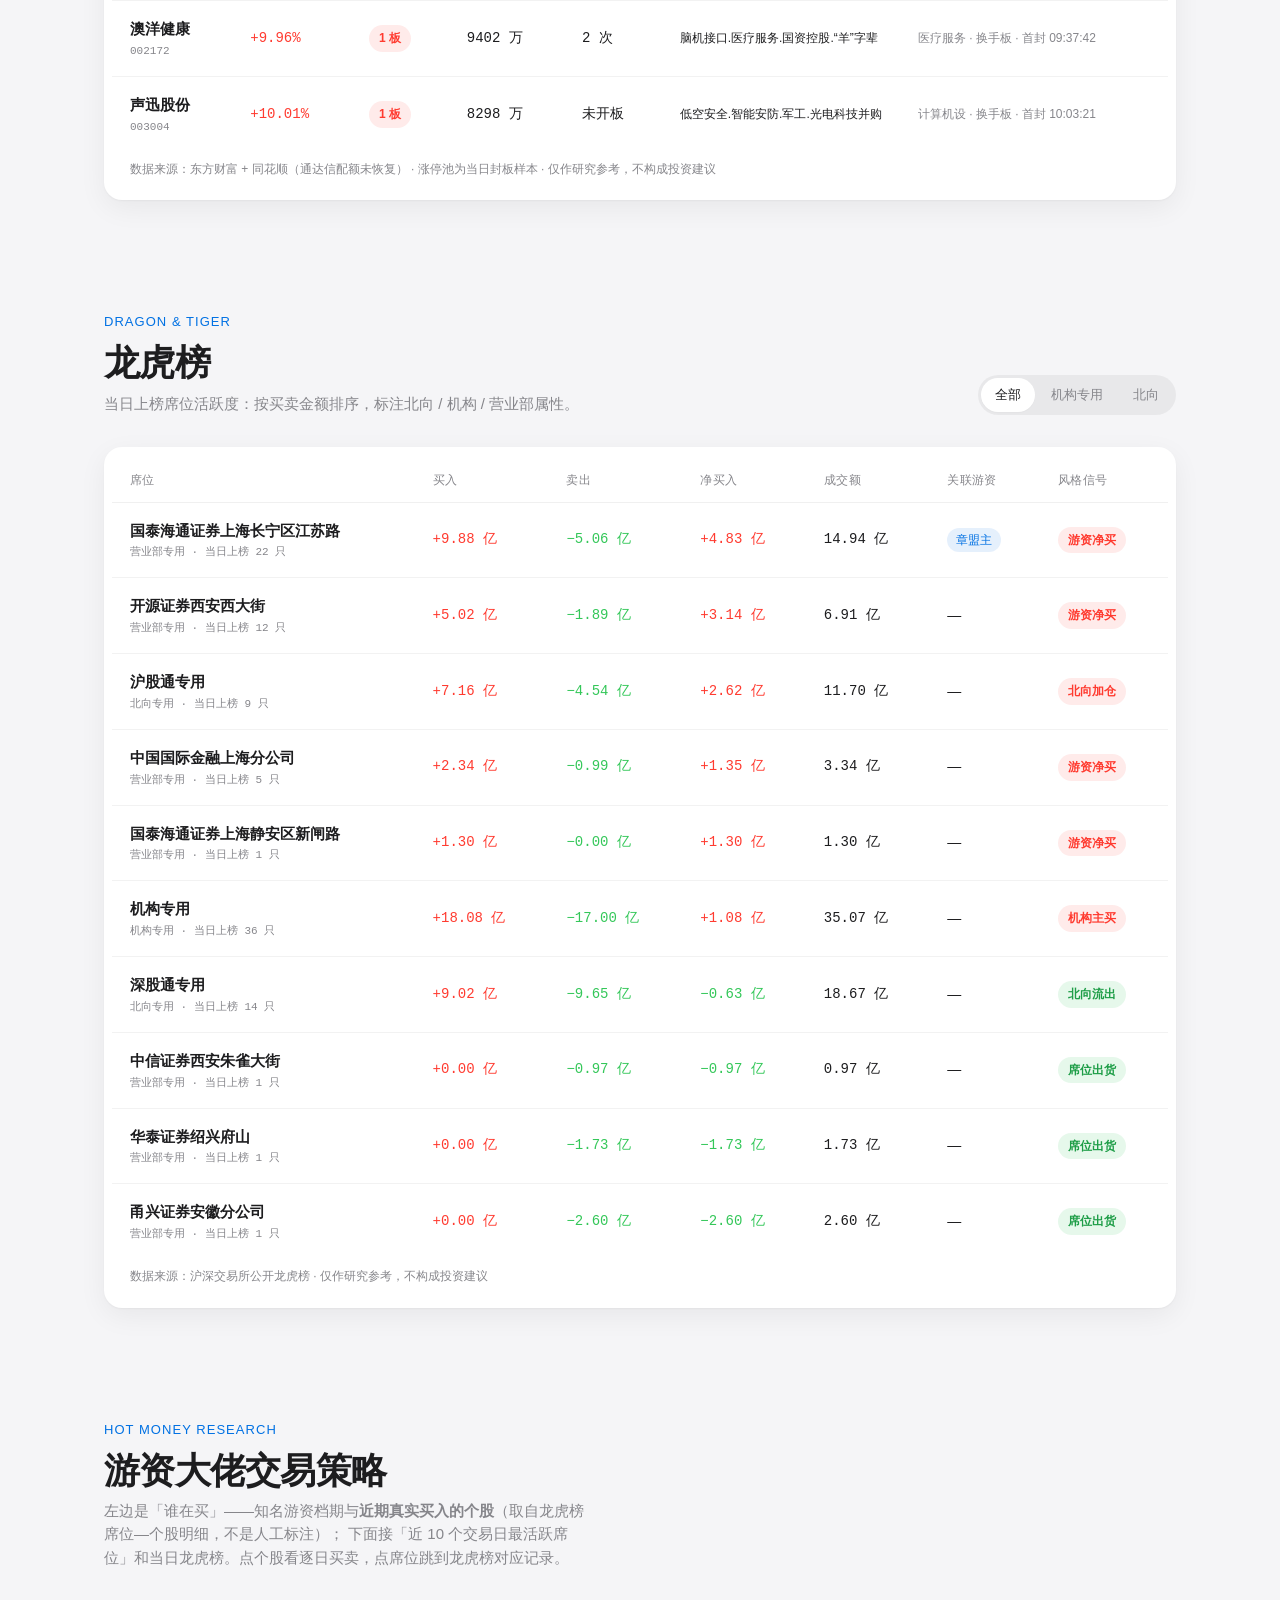
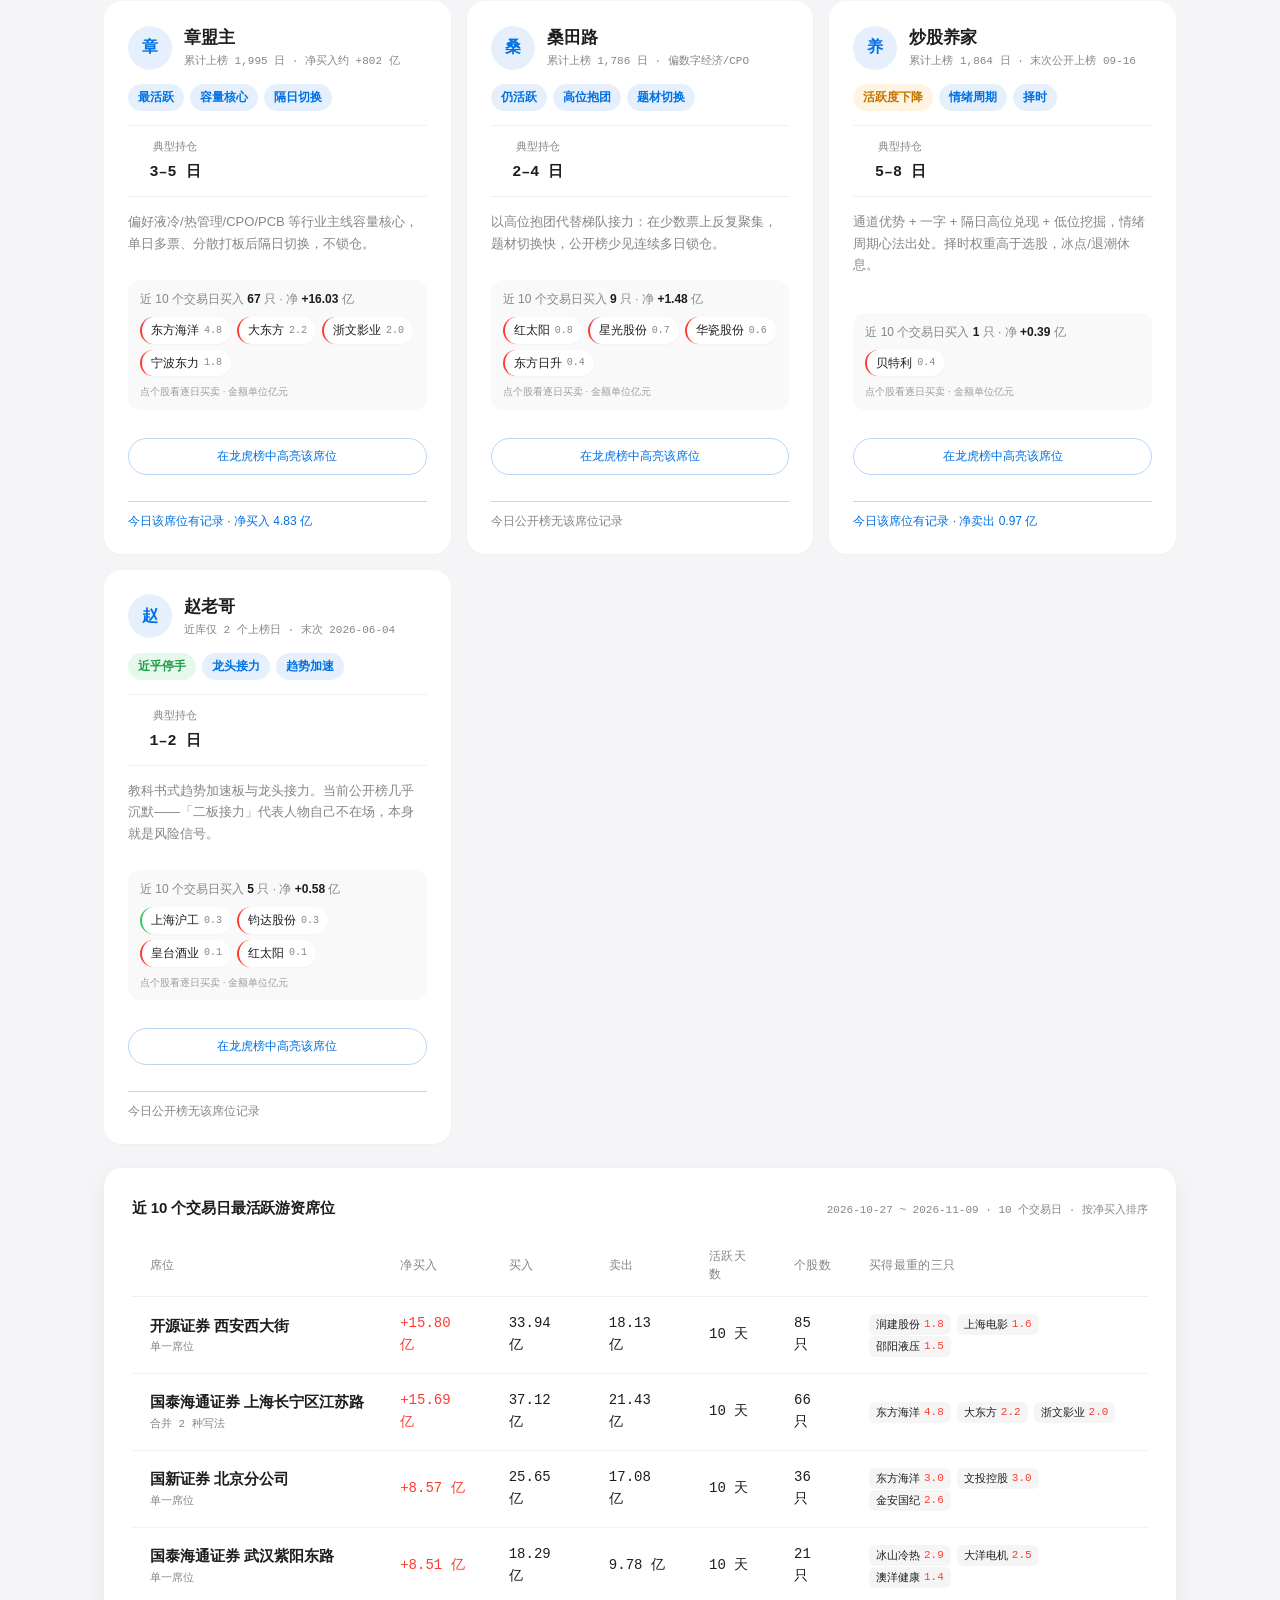
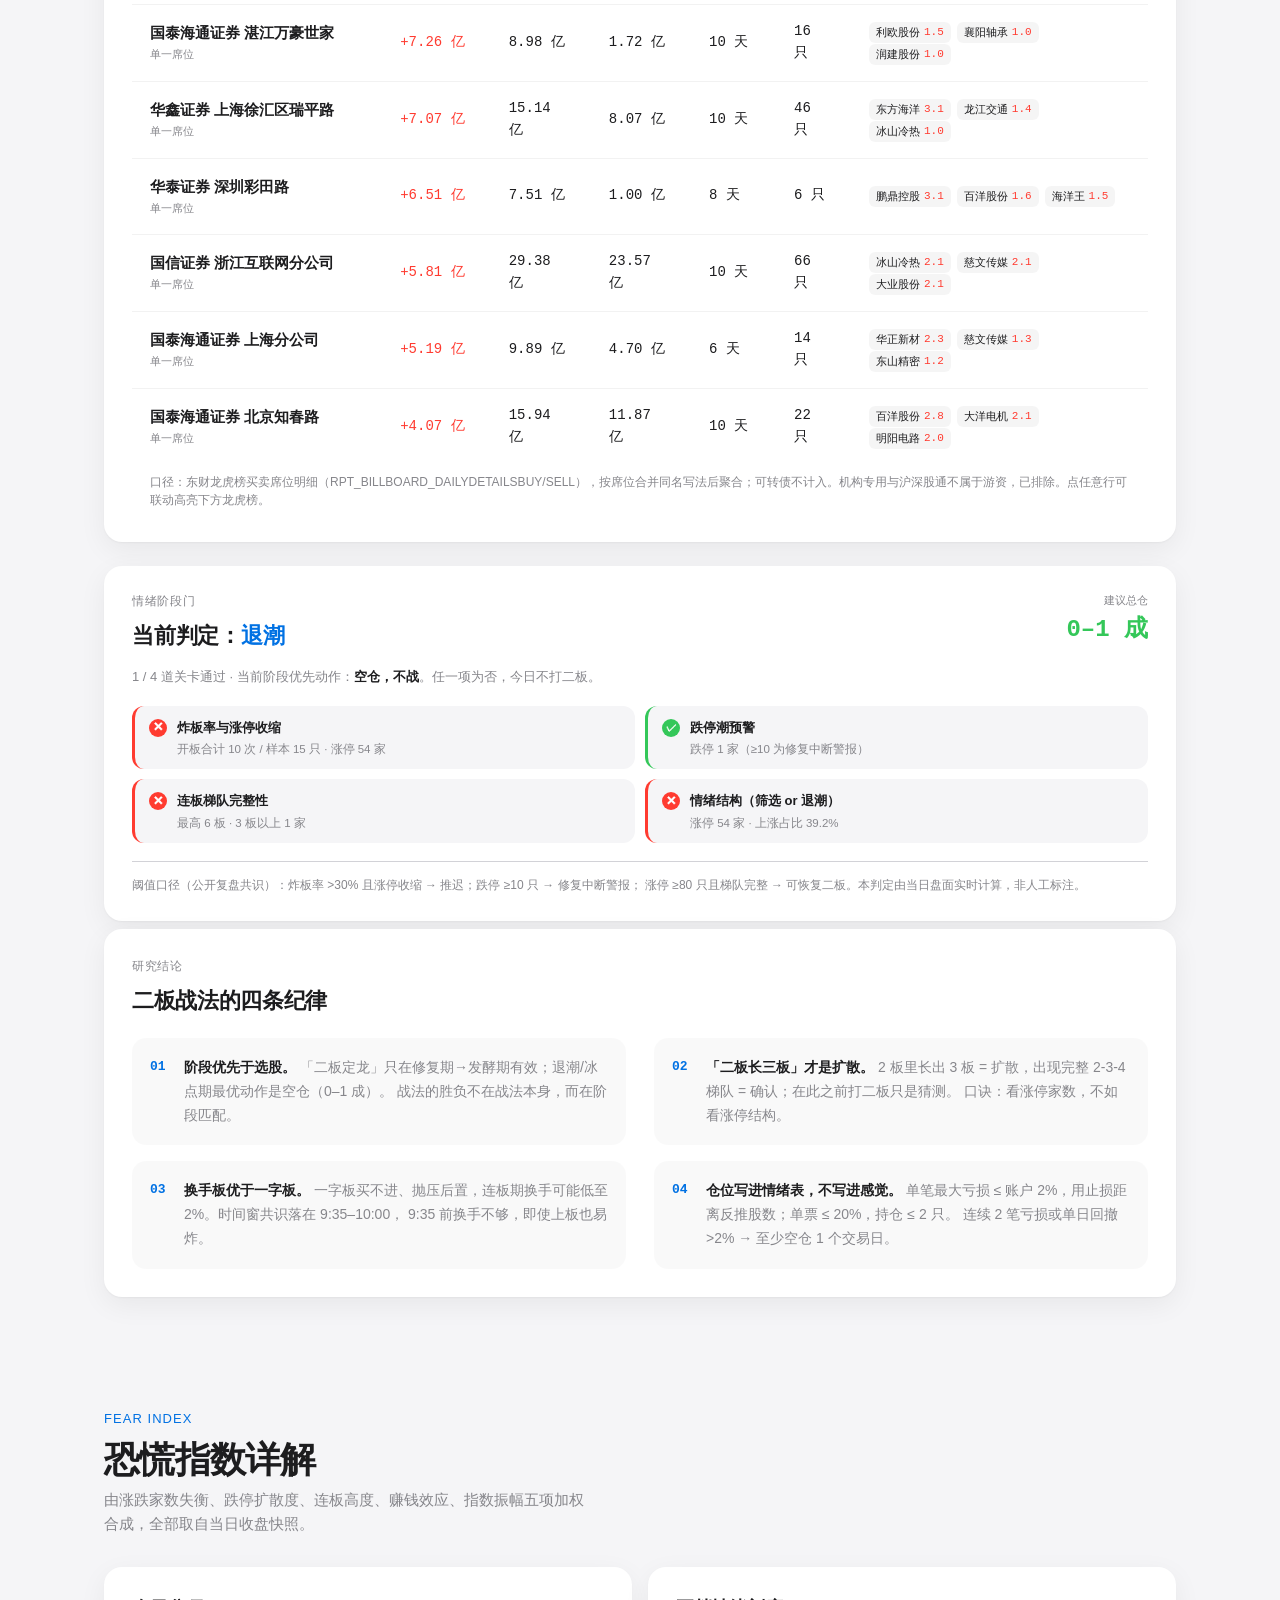
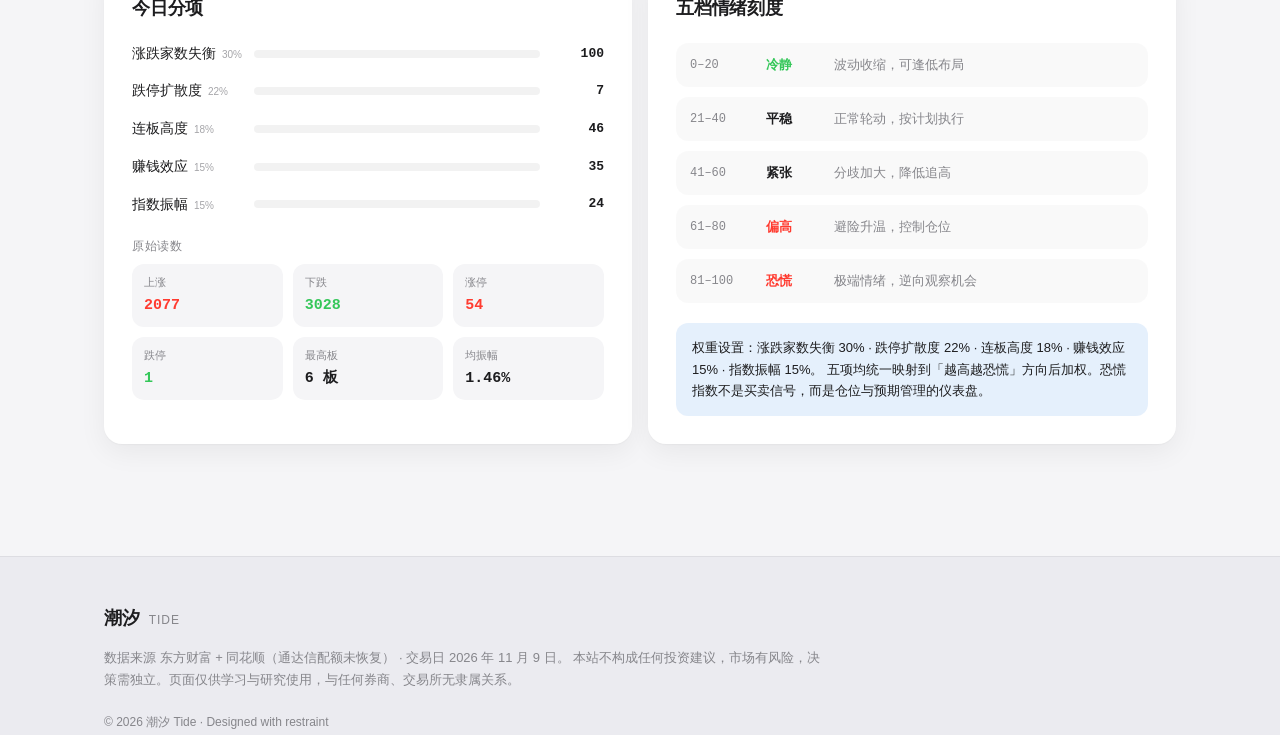
==== commit 27cfd408: "feat: 资讯分类过滤 + 筛选条件可调 + 游资龙虎榜联动 + 资金趋势图表 数据 - 更新至 2026-11-09（上证 3660.79 +0.32%，恐慌 49 紧张，涨停 54 / 跌停 1" ====
--- a/index.html
+++ b/index.html
@@ -29,9 +29,10 @@
         <a href="#sectors">行业板块</a>
         <a href="#stock">个股分析</a>
         <a href="#screen">股票筛选</a>
+        <a href="#trend">资金趋势</a>
         <a href="#pool">涨停池</a>
         <a href="#dragon">龙虎榜</a>
-        <a href="#hotmoney">游资策略</a>
+        <a href="#hotmoney">游资席位</a>
         <a href="#fear">恐慌指数</a>
         <a href="community.html" class="nav-page">研习社</a>
       </nav>
@@ -99,7 +100,7 @@
             <p class="eyebrow">News &amp; Community</p>
             <h2 class="section-title">资讯 · 股民跟踪</h2>
             <p class="section-desc">
-              左路是<b>财联社电报</b>——消息面驱动的短线快讯，抢的是时效；右路是<b>雪球</b>——股民对个股的长期跟踪与深度论证，看的是逻辑。两条信息流互补：快讯告诉你「发生了什么」，长帖告诉你「有人在怎么想」。
+              左路是<b>财联社电报</b>——消息面驱动的短线快讯，抢的是时效；右路是<b>雪球</b>——股民对个股的长期跟踪与深度论证，看的是逻辑。两条信息流互补：快讯告诉你「发生了什么」，长帖告诉你「有人在怎么想」。<b>电报只收财经、科技与社会重大影响</b>，纯天气、生活服务、付费导流一律不收录。
             </p>
           </div>
           <div class="segmented" id="feedSourceFilter" role="tablist" aria-label="按信源筛选">
@@ -108,6 +109,11 @@
             <button class="seg-btn" data-src="xueqiu" role="tab" aria-selected="false">雪球</button>
           </div>
         </header>
+
+        <div class="feed-cat-bar">
+          <div class="chip-row" id="feedCatFilter" role="listbox" aria-label="按快讯主题筛选"></div>
+          <p class="feed-filter-note" id="feedFilterNote">—</p>
+        </div>
 
         <div class="feed-layout">
           <!-- 左：快讯流 -->
@@ -195,6 +201,64 @@
       </div>
     </section>
 
+    <!-- ============ 资金与趋势 ============ -->
+    <section class="section" id="trend">
+      <div class="container">
+        <header class="section-head">
+          <div>
+            <p class="eyebrow">Money Flow &amp; Trend</p>
+            <h2 class="section-title">资金与趋势</h2>
+            <p class="section-desc">
+              把每日快照串成序列：恐慌指数与涨跌停结构怎么变、板块资金当天堆在哪、龙虎榜三类席位谁在净买。
+              多日曲线只连接<b>实际抓取到的交易日</b>，缺数据的日期不插值。
+            </p>
+          </div>
+          <div class="segmented" id="trendRange" role="tablist" aria-label="趋势区间">
+            <button class="seg-btn is-active" data-range="all" role="tab" aria-selected="true">全部</button>
+            <button class="seg-btn" data-range="5" role="tab" aria-selected="false">近 5 点</button>
+            <button class="seg-btn" data-range="3" role="tab" aria-selected="false">近 3 点</button>
+          </div>
+        </header>
+
+        <div class="trend-grid">
+          <div class="panel chart-panel">
+            <div class="chart-head">
+              <h3 class="panel-title">恐慌指数走势</h3>
+              <span class="chart-sub" id="trendFearSub">—</span>
+            </div>
+            <svg class="trend-svg" id="chartFear" viewBox="0 0 720 250" preserveAspectRatio="none" role="img" aria-label="恐慌指数历史走势"></svg>
+            <div class="legend-row" id="chartFearLegend"></div>
+          </div>
+
+          <div class="panel chart-panel">
+            <div class="chart-head">
+              <h3 class="panel-title">涨停 / 跌停家数</h3>
+              <span class="chart-sub" id="trendLimitSub">—</span>
+            </div>
+            <svg class="trend-svg" id="chartLimit" viewBox="0 0 720 250" preserveAspectRatio="none" role="img" aria-label="涨停跌停家数对比"></svg>
+            <div class="legend-row" id="chartLimitLegend"></div>
+          </div>
+
+          <div class="panel chart-panel">
+            <div class="chart-head">
+              <h3 class="panel-title">板块涨跌分布</h3>
+              <span class="chart-sub" id="trendBoardSub">—</span>
+            </div>
+            <div class="board-bars" id="chartBoards"></div>
+          </div>
+
+          <div class="panel chart-panel">
+            <div class="chart-head">
+              <h3 class="panel-title">龙虎榜资金结构</h3>
+              <span class="chart-sub" id="trendMoneySub">—</span>
+            </div>
+            <div class="flow-stack" id="chartMoney"></div>
+            <div class="legend-row" id="chartMoneyLegend"></div>
+          </div>
+        </div>
+      </div>
+    </section>
+
     <!-- ============ 个股分析 ============ -->
     <section class="section" id="stock">
       <div class="container">
@@ -202,10 +266,12 @@
           <div>
             <p class="eyebrow">Single Stock</p>
             <h2 class="section-title">个股分析</h2>
-            <p class="section-desc">焦点个股近 60 个交易日的真实收盘序列、量价与阶段涨跌。</p>
+            <p class="section-desc">焦点池<b>跟着「股票筛选」走</b>：按当前筛选条件得分排序取前 5 名，条件一变标的就换。展示近 60 个交易日真实收盘序列、量价与阶段涨跌。</p>
           </div>
           <div class="stock-picker" id="stockPicker" role="tablist" aria-label="选择个股"></div>
         </header>
+
+        <p class="focus-note" id="focusNote">—</p>
 
         <div class="panel stock-panel">
           <div class="stock-hero">
@@ -251,7 +317,7 @@
           <div>
             <p class="eyebrow">Stock Screener</p>
             <h2 class="section-title">股票筛选</h2>
-            <p class="section-desc">科技赛道中期观察池：市值 50–300 亿 · 日均换手 &gt;2.5%，叠加景气与加分项。研究底稿，非当日选股结果。</p>
+            <p class="section-desc" id="screenDesc">下面是<b>当前生效的筛选条件</b>，可切换预设或直接改参数，列表与「个股分析」焦点池会同步重算。条件默认取自 <code>screen_rules.json</code>，改文件即可换口径。</p>
           </div>
           <div class="segmented" id="screenTierFilter" role="tablist" aria-label="按关注等级筛选">
             <button class="seg-btn is-active" data-tier="all" role="tab" aria-selected="true">全部</button>
@@ -261,36 +327,32 @@
           </div>
         </header>
 
-        <div class="panel rules-panel">
-          <div class="rules-grid">
+        <div class="panel rules-panel" id="screenRulesPanel">
+          <div class="rules-head">
             <div>
-              <p class="panel-kicker">硬条件</p>
-              <ul class="rule-list">
-                <li><span class="rule-tag">H1</span>总市值 50–300 亿元（±10% 弹性）</li>
-                <li><span class="rule-tag">H2</span>近 5 日日均换手率 &gt; 2.5%</li>
-                <li><span class="rule-tag">H3</span>半导体 / 散热 / 设备 / 光模块 / 纤维布 / PCB / 光纤 / 创新医药</li>
-                <li><span class="rule-tag">H4</span>剔除科创板 688 与 9 开头；优先 60 / 00 / 30</li>
-                <li><span class="rule-tag">H5</span>行业景气稳中向上</li>
-                <li><span class="rule-tag">H6</span>无重大不利新闻</li>
-              </ul>
-            </div>
-            <div>
-              <p class="panel-kicker">加分项</p>
-              <ul class="rule-list">
-                <li><span class="rule-tag plus">A1 +1</span>创始人仍在管理团队</li>
-                <li><span class="rule-tag plus">A2 +1</span>科技研发投入持续增长</li>
-                <li><span class="rule-tag plus">A3 +1</span>业务稳中向上或止跌向好</li>
-                <li><span class="rule-tag plus">A4 +2</span>游资大佬或近期热点涉及</li>
-                <li><span class="rule-tag plus">A5 +2</span>股价上升且一周涨幅 &gt; 12%</li>
-              </ul>
-              <p class="rule-note">分档：★★★ ≥4 分 · ★★ 2–3 分 · ★ 0–1 分。A4/A5 建议每周复评。</p>
-            </div>
-          </div>
+              <p class="panel-kicker">筛选条件（可调）</p>
+              <h3 class="rules-title" id="rulesTitle">默认（既定条件）</h3>
+            </div>
+            <p class="rules-hint">换预设或调参数，下方列表与「个股分析」焦点池会同步重算</p>
+          </div>
+
+          <div class="preset-row" id="screenPresets" role="radiogroup" aria-label="筛选预设"></div>
+
+          <div class="param-grid">
+            <label class="param"><span>市值下限<em>亿</em></span><input type="number" id="ruleMcapMin" step="5" min="0" inputmode="decimal"></label>
+            <label class="param"><span>市值上限<em>亿</em></span><input type="number" id="ruleMcapMax" step="10" min="0" inputmode="decimal"></label>
+            <label class="param"><span>换手下限<em>%</em></span><input type="number" id="ruleTurnoverMin" step="0.5" min="0" inputmode="decimal"></label>
+            <label class="param"><span>加分门槛<em>分</em></span><input type="number" id="ruleMinScore" step="1" min="0" inputmode="numeric"></label>
+            <label class="param"><span>取前<em>名</em></span><input type="number" id="ruleTopN" step="1" min="1" max="10" inputmode="numeric"></label>
+            <button class="param-reset" id="ruleReset" type="button">恢复默认</button>
+          </div>
+
+          <ul class="rule-list rule-list-compact" id="ruleExplain"></ul>
         </div>
 
         <div class="screen-toolbar">
           <div class="chip-row" id="screenTrackFilter" role="listbox" aria-label="按赛道筛选"></div>
-          <p class="screen-count"><span id="screenCount">0</span> 只候选 · 研究底稿截面 2026-09-29</p>
+          <p class="screen-count"><span id="screenCount">0</span> 只候选 · 行情截面 <span id="screenAsOf">—</span></p>
         </div>
 
         <div class="panel table-panel">
@@ -381,12 +443,14 @@
                   <th>卖出</th>
                   <th>净买入</th>
                   <th>成交额</th>
+                  <th>关联游资</th>
                   <th>风格信号</th>
                 </tr>
               </thead>
               <tbody id="dragonBody"></tbody>
             </table>
           </div>
+          <p class="link-hint" id="dragonLinkHint" hidden></p>
           <p class="table-foot">数据来源：沪深交易所公开龙虎榜 · 仅作研究参考，不构成投资建议</p>
         </div>
       </div>
@@ -399,11 +463,48 @@
           <div>
             <p class="eyebrow">Hot Money Research</p>
             <h2 class="section-title">游资大佬交易策略</h2>
-            <p class="section-desc">基于 25+ 公开源的研究梳理：知名席位近 12 个月活跃度、打法变化，以及二板战法的阶段适配门。</p>
+            <p class="section-desc">
+              左边是「谁在买」——知名游资档期与<b>近期真实买入的个股</b>（取自龙虎榜席位—个股明细，不是人工标注）；
+              下面接「近 10 个交易日最活跃席位」和当日龙虎榜。点个股看逐日买卖，点席位跳到龙虎榜对应记录。
+            </p>
           </div>
         </header>
 
         <div class="hot-grid" id="hotGrid"></div>
+
+        <div class="panel hot-seat-panel">
+          <div class="chart-head">
+            <h3 class="panel-title">近 10 个交易日最活跃游资席位</h3>
+            <span class="chart-sub" id="hotSeatSub">—</span>
+          </div>
+          <div class="table-scroll">
+            <table class="data-table hot-seat-table">
+              <thead>
+                <tr>
+                  <th>席位</th>
+                  <th>净买入</th>
+                  <th>买入</th>
+                  <th>卖出</th>
+                  <th>活跃天数</th>
+                  <th>个股数</th>
+                  <th>买得最重的三只</th>
+                </tr>
+              </thead>
+              <tbody id="hotSeatBody"></tbody>
+            </table>
+          </div>
+          <p class="table-foot" id="seatNote">—</p>
+        </div>
+
+        <div class="panel hot-stock-panel" id="hotStockPanel" hidden>
+          <div class="chart-head">
+            <h3 class="panel-title" id="hotStockTitle">—</h3>
+            <button class="panel-close" id="hotStockClose" type="button" aria-label="关闭">×</button>
+          </div>
+          <div class="hot-stock-metrics" id="hotStockMetrics"></div>
+          <div class="hot-stock-days" id="hotStockDays"></div>
+          <p class="table-foot">逐日买卖为龙虎榜披露口径，仅统计上榜当日；未上榜日不显示，不代表没有交易。</p>
+        </div>
 
         <div class="panel stage-gate-panel">
           <div id="stageGate"></div>
--- a/styles.css
+++ b/styles.css
@@ -633,6 +633,9 @@
 }
 
 .sector-bar {
+  /* 必须是块级：span 默认 inline，inline 元素会忽略 width 百分比，
+     结果是颜色对了但宽度恒为 0 —— 涨跌幅条整整隐形了一个版本。 */
+  display: block;
   height: 100%;
   border-radius: 999px;
   transition: width 0.6s cubic-bezier(0.22, 1, 0.36, 1);
@@ -2184,3 +2187,770 @@
   .feed-panel { max-height: 520px; }
   .buzz-grid { grid-template-columns: repeat(auto-fill, minmax(180px, 1fr)); }
 }
+
+/* ============================================================
+ *  资讯分类筛选
+ * ============================================================ */
+
+.feed-cat-bar {
+  display: flex;
+  flex-wrap: wrap;
+  align-items: center;
+  gap: 12px 20px;
+  margin-bottom: 20px;
+}
+
+.feed-cat-bar .chip-row {
+  display: flex;
+  flex-wrap: wrap;
+  gap: 8px;
+}
+
+.feed-cat-bar .track-chip i {
+  margin-left: 6px;
+  font-style: normal;
+  font-family: var(--mono);
+  font-size: 11px;
+  opacity: 0.6;
+}
+
+.feed-filter-note {
+  margin: 0;
+  font-size: 12px;
+  color: var(--secondary);
+  line-height: 1.6;
+}
+
+.feed-cat {
+  padding: 2px 7px;
+  border-radius: 6px;
+  font-size: 11px;
+  font-weight: 500;
+  background: rgba(0, 0, 0, 0.05);
+  color: var(--secondary);
+  white-space: nowrap;
+}
+
+.feed-cat.c-科技 { background: rgba(0, 113, 227, 0.1); color: #0062c4; }
+.feed-cat.c-宏观 { background: rgba(255, 159, 10, 0.14); color: #a35c00; }
+.feed-cat.c-公司 { background: rgba(255, 59, 48, 0.1); color: #c9271d; }
+.feed-cat.c-国际 { background: rgba(88, 86, 214, 0.12); color: #4b49b8; }
+.feed-cat.c-社会 { background: rgba(52, 199, 89, 0.12); color: #1d8a3c; }
+
+/* ============================================================
+ *  资金与趋势
+ * ============================================================ */
+
+.trend-grid {
+  display: grid;
+  grid-template-columns: repeat(2, minmax(0, 1fr));
+  gap: 20px;
+}
+
+.chart-panel {
+  padding: 22px 22px 18px;
+  min-width: 0;
+}
+
+.chart-head {
+  display: flex;
+  align-items: baseline;
+  justify-content: space-between;
+  gap: 12px;
+  margin-bottom: 12px;
+}
+
+.chart-head .panel-title {
+  margin: 0;
+  font-size: 15px;
+  font-weight: 600;
+}
+
+.chart-sub {
+  font-family: var(--mono);
+  font-size: 11px;
+  color: var(--secondary);
+  text-align: right;
+  line-height: 1.5;
+}
+
+.trend-svg {
+  display: block;
+  width: 100%;
+  height: 250px;
+  overflow: visible;
+}
+
+.trend-line {
+  stroke-dasharray: 1400;
+  stroke-dashoffset: 1400;
+  animation: tide-draw 1.1s cubic-bezier(0.22, 0.61, 0.36, 1) forwards;
+}
+
+.trend-area {
+  opacity: 0;
+  animation: tide-fade 0.9s ease 0.25s forwards;
+}
+
+.trend-dot {
+  opacity: 0;
+  animation: tide-fade 0.5s ease forwards;
+}
+
+.trend-dot:nth-of-type(1) { animation-delay: 0.40s; }
+.trend-dot:nth-of-type(2) { animation-delay: 0.52s; }
+.trend-dot:nth-of-type(3) { animation-delay: 0.64s; }
+.trend-dot:nth-of-type(4) { animation-delay: 0.76s; }
+.trend-dot:nth-of-type(5) { animation-delay: 0.88s; }
+
+.trend-bar {
+  transform-box: fill-box;
+  transform-origin: bottom;
+  animation: tide-grow 0.65s cubic-bezier(0.22, 0.61, 0.36, 1) both;
+}
+
+@keyframes tide-draw {
+  to { stroke-dashoffset: 0; }
+}
+
+@keyframes tide-fade {
+  to { opacity: 1; }
+}
+
+@keyframes tide-grow {
+  from { transform: scaleY(0); }
+  to { transform: scaleY(1); }
+}
+
+.legend-row {
+  display: flex;
+  flex-wrap: wrap;
+  gap: 6px 16px;
+  margin-top: 10px;
+  padding-top: 10px;
+  border-top: 1px solid rgba(0, 0, 0, 0.05);
+}
+
+.lg-item {
+  display: inline-flex;
+  align-items: center;
+  gap: 6px;
+  font-size: 11px;
+  color: var(--secondary);
+}
+
+.lg-swatch {
+  width: 9px;
+  height: 9px;
+  border-radius: 2px;
+  display: inline-block;
+}
+
+/* 横向发散条：板块与资金结构共用 */
+.board-bars,
+.flow-stack {
+  display: flex;
+  flex-direction: column;
+  gap: 9px;
+}
+
+.board-bar,
+.flow-row {
+  display: grid;
+  grid-template-columns: 96px minmax(0, 1fr) 64px;
+  align-items: center;
+  gap: 10px;
+}
+
+.flow-row {
+  grid-template-columns: 110px minmax(0, 1fr) 74px;
+}
+
+.bb-name,
+.fr-name {
+  font-size: 12px;
+  color: var(--ink);
+  overflow: hidden;
+  text-overflow: ellipsis;
+  white-space: nowrap;
+}
+
+.fr-name i {
+  font-style: normal;
+  font-family: var(--mono);
+  font-size: 10px;
+  color: var(--secondary);
+  margin-left: 5px;
+}
+
+.bb-track {
+  position: relative;
+  display: block;
+  height: 9px;
+  border-radius: 999px;
+  background: rgba(0, 0, 0, 0.045);
+  overflow: hidden;
+}
+
+.bb-zero {
+  position: absolute;
+  left: 50%;
+  top: 0;
+  width: 1px;
+  height: 100%;
+  background: rgba(0, 0, 0, 0.14);
+}
+
+.bb-fill {
+  position: absolute;
+  top: 0;
+  height: 100%;
+  border-radius: 999px;
+  transform-origin: center;
+  animation: tide-grow-x 0.7s cubic-bezier(0.22, 0.61, 0.36, 1) both;
+}
+
+@keyframes tide-grow-x {
+  from { transform: scaleX(0); }
+  to { transform: scaleX(1); }
+}
+
+.bb-val {
+  font-family: var(--mono);
+  font-size: 12px;
+  text-align: right;
+  font-variant-numeric: tabular-nums;
+}
+
+.bb-val.up { color: var(--up); }
+.bb-val.down { color: var(--down); }
+
+.bb-divider {
+  display: flex;
+  align-items: center;
+  gap: 10px;
+  margin: 3px 0 1px;
+  font-size: 10px;
+  letter-spacing: 0.08em;
+  text-transform: uppercase;
+  color: var(--secondary);
+}
+
+.bb-divider::after {
+  content: "";
+  flex: 1;
+  height: 1px;
+  background: rgba(0, 0, 0, 0.06);
+}
+
+/* ============================================================
+ *  游资 ↔ 龙虎榜 联动
+ * ============================================================ */
+
+.hot-card.is-linked,
+.data-table tbody tr.is-linked {
+  outline: 2px solid var(--accent);
+  outline-offset: -2px;
+  background: var(--accent-soft) !important;
+}
+
+.hot-recent {
+  margin: 12px 0 10px;
+  padding: 10px 12px;
+  border-radius: var(--radius-sm);
+  background: rgba(0, 0, 0, 0.025);
+}
+
+.hb-title {
+  margin: 0 0 8px;
+  font-size: 12px;
+  color: var(--secondary);
+  line-height: 1.6;
+}
+
+.hb-title b {
+  color: var(--ink);
+  font-weight: 600;
+}
+
+.hb-title.is-muted {
+  margin: 0;
+  opacity: 0.75;
+}
+
+.hb-chips {
+  display: flex;
+  flex-wrap: wrap;
+  gap: 6px;
+}
+
+.stock-chip-mini {
+  display: inline-flex;
+  align-items: center;
+  gap: 5px;
+  padding: 4px 9px;
+  border: 0;
+  border-radius: 999px;
+  font-size: 12px;
+  font-family: inherit;
+  color: var(--ink);
+  background: var(--paper);
+  box-shadow: var(--shadow-soft);
+  cursor: pointer;
+  transition: transform 0.15s ease, box-shadow 0.15s ease;
+}
+
+.stock-chip-mini i {
+  font-style: normal;
+  font-family: var(--mono);
+  font-size: 10px;
+  color: var(--secondary);
+}
+
+.stock-chip-mini:hover {
+  transform: translateY(-1px);
+  box-shadow: var(--shadow);
+}
+
+.stock-chip-mini.is-buy { border-left: 2px solid var(--up); }
+.stock-chip-mini.is-sell { border-left: 2px solid var(--down); }
+
+.hb-hint {
+  margin: 8px 0 0;
+  font-size: 10px;
+  color: var(--secondary);
+  opacity: 0.8;
+}
+
+.hot-link-btn {
+  width: 100%;
+  margin-top: 4px;
+  padding: 8px 12px;
+  border: 1px solid rgba(0, 113, 227, 0.28);
+  border-radius: 999px;
+  background: transparent;
+  color: var(--accent);
+  font-family: inherit;
+  font-size: 12px;
+  font-weight: 500;
+  cursor: pointer;
+  transition: background 0.16s ease, color 0.16s ease;
+}
+
+.hot-link-btn:hover {
+  background: var(--accent);
+  border-color: var(--accent);
+  color: #fff;
+}
+
+.hot-seat-panel {
+  margin-top: 20px;
+}
+
+.hot-seat-table {
+  min-width: 940px;
+}
+
+.hot-seat-table tbody tr {
+  cursor: pointer;
+}
+
+.seat-stock {
+  display: inline-flex;
+  align-items: center;
+  gap: 4px;
+  margin-right: 6px;
+  padding: 2px 7px;
+  border-radius: 6px;
+  background: rgba(0, 0, 0, 0.04);
+  font-size: 11px;
+  color: var(--ink);
+}
+
+.seat-stock i {
+  font-style: normal;
+  font-family: var(--mono);
+  color: var(--up);
+}
+
+.seat-link {
+  padding: 3px 9px;
+  border: 0;
+  border-radius: 999px;
+  background: var(--accent-soft);
+  color: var(--accent);
+  font-family: inherit;
+  font-size: 12px;
+  font-weight: 500;
+  cursor: pointer;
+}
+
+.seat-link:hover {
+  background: var(--accent);
+  color: #fff;
+}
+
+.link-hint {
+  display: flex;
+  align-items: center;
+  gap: 10px;
+  margin: 0 0 10px;
+  padding: 9px 14px;
+  border-radius: var(--radius-sm);
+  background: var(--accent-soft);
+  font-size: 12px;
+  color: var(--ink);
+}
+
+.link-hint[hidden] {
+  display: none;
+}
+
+.link-clear {
+  margin-left: auto;
+  padding: 3px 10px;
+  border: 1px solid rgba(0, 113, 227, 0.3);
+  border-radius: 999px;
+  background: transparent;
+  color: var(--accent);
+  font-family: inherit;
+  font-size: 11px;
+  cursor: pointer;
+}
+
+/* 游资个股逐日买卖 */
+.hot-stock-panel {
+  margin-top: 20px;
+}
+
+.hot-stock-panel[hidden] {
+  display: none;
+}
+
+.panel-close {
+  width: 26px;
+  height: 26px;
+  border: 0;
+  border-radius: 50%;
+  background: rgba(0, 0, 0, 0.05);
+  color: var(--secondary);
+  font-size: 16px;
+  line-height: 1;
+  cursor: pointer;
+}
+
+.panel-close:hover {
+  background: rgba(0, 0, 0, 0.1);
+  color: var(--ink);
+}
+
+.hot-stock-metrics {
+  display: grid;
+  grid-template-columns: repeat(6, minmax(0, 1fr));
+  gap: 10px;
+  margin-bottom: 18px;
+}
+
+.hot-stock-days {
+  display: flex;
+  flex-direction: column;
+  gap: 10px;
+}
+
+.day-row {
+  display: grid;
+  grid-template-columns: 92px minmax(0, 1fr) 132px;
+  align-items: center;
+  gap: 12px;
+}
+
+.day-date {
+  font-family: var(--mono);
+  font-size: 12px;
+  color: var(--secondary);
+}
+
+.day-bars {
+  display: flex;
+  flex-direction: column;
+  gap: 3px;
+}
+
+.day-bar {
+  display: block;
+  height: 7px;
+  border-radius: 999px;
+  animation: tide-grow-x 0.6s cubic-bezier(0.22, 0.61, 0.36, 1) both;
+}
+
+.day-bar.buy { background: var(--up); }
+.day-bar.sell { background: var(--down); }
+
+.day-val {
+  font-family: var(--mono);
+  font-size: 11px;
+  text-align: right;
+  color: var(--secondary);
+  font-variant-numeric: tabular-nums;
+}
+
+.day-val b { font-weight: 600; }
+.day-val .up { color: var(--up); }
+.day-val .down { color: var(--down); }
+
+/* ============================================================
+ *  筛选条件面板
+ * ============================================================ */
+
+.rules-head {
+  display: flex;
+  align-items: flex-start;
+  justify-content: space-between;
+  gap: 16px;
+  margin-bottom: 16px;
+}
+
+.rules-title {
+  margin: 4px 0 0;
+  font-size: 17px;
+  font-weight: 600;
+}
+
+.rules-hint {
+  max-width: 220px;
+  margin: 0;
+  font-size: 11px;
+  line-height: 1.6;
+  color: var(--secondary);
+  text-align: right;
+}
+
+.preset-row {
+  display: flex;
+  flex-wrap: wrap;
+  gap: 8px;
+  margin-bottom: 18px;
+}
+
+.preset-btn {
+  display: flex;
+  flex-direction: column;
+  gap: 3px;
+  padding: 9px 14px;
+  border: 1px solid rgba(0, 0, 0, 0.08);
+  border-radius: var(--radius-sm);
+  background: var(--paper);
+  font-family: inherit;
+  text-align: left;
+  cursor: pointer;
+  transition: border-color 0.16s ease, background 0.16s ease;
+}
+
+.preset-btn:hover {
+  border-color: rgba(0, 113, 227, 0.4);
+}
+
+.preset-btn.is-active {
+  border-color: var(--accent);
+  background: var(--accent-soft);
+}
+
+.pb-name {
+  font-size: 13px;
+  font-weight: 600;
+  color: var(--ink);
+}
+
+.preset-btn.is-active .pb-name {
+  color: var(--accent);
+}
+
+.pb-meta {
+  font-family: var(--mono);
+  font-size: 10px;
+  color: var(--secondary);
+}
+
+.param-grid {
+  display: grid;
+  grid-template-columns: repeat(5, minmax(0, 1fr));
+  gap: 10px;
+  margin-bottom: 16px;
+}
+
+.param {
+  display: flex;
+  flex-direction: column;
+  gap: 5px;
+}
+
+.param span {
+  font-size: 11px;
+  color: var(--secondary);
+}
+
+.param span em {
+  font-style: normal;
+  opacity: 0.7;
+  margin-left: 3px;
+}
+
+.param input {
+  width: 100%;
+  padding: 8px 10px;
+  border: 1px solid rgba(0, 0, 0, 0.1);
+  border-radius: 9px;
+  background: var(--paper);
+  font-family: var(--mono);
+  font-size: 13px;
+  color: var(--ink);
+  -moz-appearance: textfield;
+}
+
+.param input:focus {
+  outline: none;
+  border-color: var(--accent);
+  box-shadow: 0 0 0 3px var(--accent-soft);
+}
+
+.param-reset {
+  grid-column: 1 / -1;
+  justify-self: start;
+  padding: 7px 14px;
+  border: 0;
+  border-radius: 999px;
+  background: rgba(0, 0, 0, 0.05);
+  color: var(--secondary);
+  font-family: inherit;
+  font-size: 12px;
+  cursor: pointer;
+}
+
+.param-reset:hover {
+  background: rgba(0, 0, 0, 0.09);
+  color: var(--ink);
+}
+
+.rule-list-compact li {
+  font-size: 12px;
+}
+
+.rule-tag {
+  display: inline-block;
+  min-width: 30px;
+  margin-right: 8px;
+  padding: 1px 6px;
+  border-radius: 5px;
+  background: rgba(0, 0, 0, 0.05);
+  font-family: var(--mono);
+  font-size: 10px;
+  color: var(--secondary);
+  text-align: center;
+}
+
+.screen-toolbar {
+  display: flex;
+  flex-wrap: wrap;
+  align-items: center;
+  justify-content: space-between;
+  gap: 12px;
+  margin: 20px 0 14px;
+}
+
+.screen-toolbar .chip-row {
+  display: flex;
+  flex-wrap: wrap;
+  gap: 8px;
+}
+
+.focus-note {
+  margin: 0 0 16px;
+  padding: 10px 14px;
+  border-radius: var(--radius-sm);
+  background: rgba(0, 113, 227, 0.06);
+  font-size: 12px;
+  line-height: 1.7;
+  color: var(--ink);
+}
+
+.focus-dot {
+  display: inline-block;
+  width: 5px;
+  height: 5px;
+  margin-left: 5px;
+  border-radius: 50%;
+  background: var(--accent);
+  vertical-align: middle;
+}
+
+.empty-hint {
+  font-size: 12px;
+  color: var(--secondary);
+}
+
+/* ============================================================
+ *  响应式
+ * ============================================================ */
+
+@media (max-width: 1024px) {
+  .trend-grid { grid-template-columns: minmax(0, 1fr); }
+  .param-grid { grid-template-columns: repeat(3, minmax(0, 1fr)); }
+  .hot-stock-metrics { grid-template-columns: repeat(3, minmax(0, 1fr)); }
+}
+
+@media (max-width: 720px) {
+  .board-bar { grid-template-columns: 78px minmax(0, 1fr) 56px; }
+  .flow-row { grid-template-columns: 88px minmax(0, 1fr) 66px; }
+  .day-row { grid-template-columns: 74px minmax(0, 1fr) 108px; }
+  .chart-panel { padding: 18px 14px 14px; }
+  .trend-svg { height: 200px; }
+  .rules-head { flex-direction: column; }
+  .rules-hint { max-width: none; text-align: left; }
+  .param-grid { grid-template-columns: repeat(2, minmax(0, 1fr)); }
+  .hot-stock-metrics { grid-template-columns: repeat(2, minmax(0, 1fr)); }
+  .feed-filter-note { font-size: 11px; }
+}
+
+/* 名称列不换行：中文 4 字名会被折成两行（「明阳电 / 路」），视觉上像断字 */
+.data-table .t-name,
+.data-table .t-code {
+  white-space: nowrap;
+}
+
+/* 资金结构里的「净买前三营业部」：可点，联动到龙虎榜高亮 */
+.flow-seat {
+  display: flex;
+  align-items: center;
+  justify-content: space-between;
+  gap: 10px;
+  width: 100%;
+  padding: 7px 10px;
+  border: 0;
+  border-radius: 9px;
+  background: rgba(0, 0, 0, 0.025);
+  font-family: inherit;
+  text-align: left;
+  cursor: pointer;
+  transition: background 0.15s ease;
+}
+
+.flow-seat:hover {
+  background: var(--accent-soft);
+}
+
+.fs-name {
+  font-size: 12px;
+  color: var(--ink);
+  overflow: hidden;
+  text-overflow: ellipsis;
+  white-space: nowrap;
+}
+
+.fs-net {
+  flex: none;
+  font-family: var(--mono);
+  font-size: 12px;
+  font-weight: 600;
+}
+
+.fs-net.up { color: var(--up); }
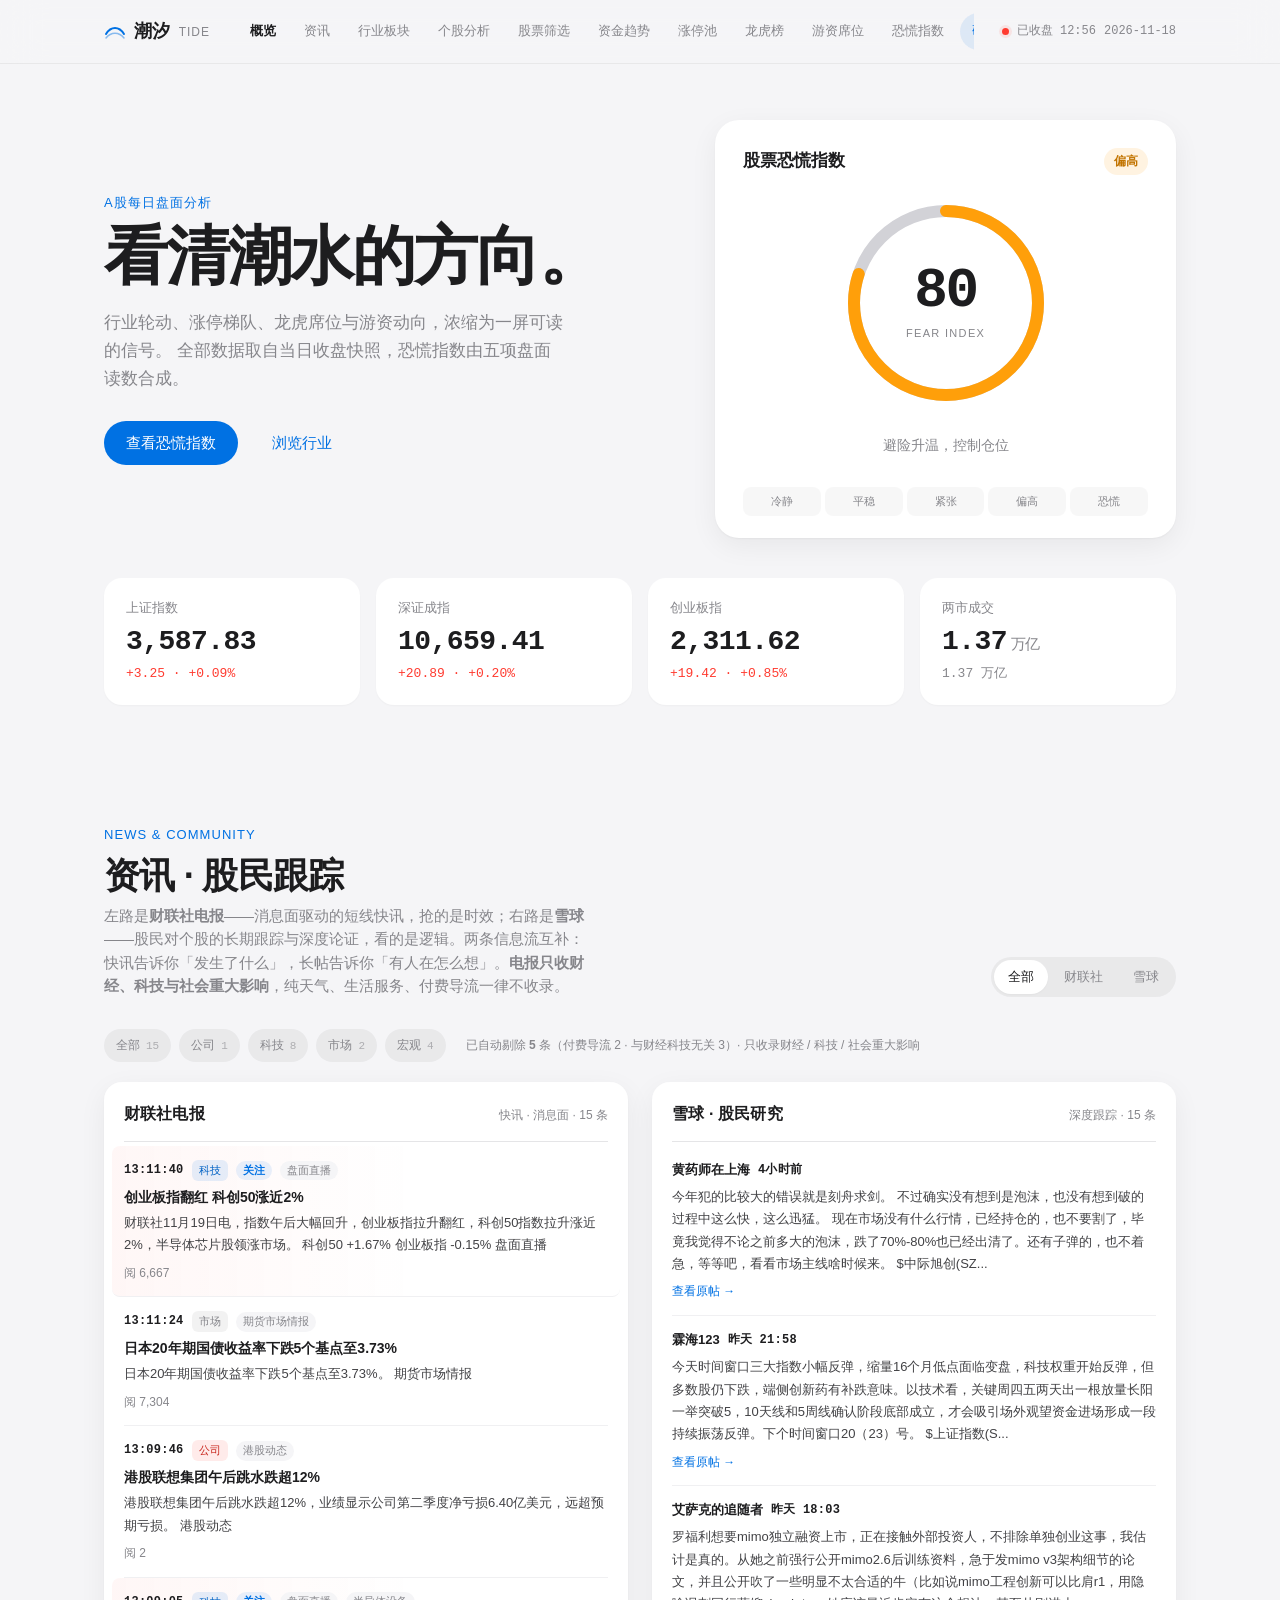
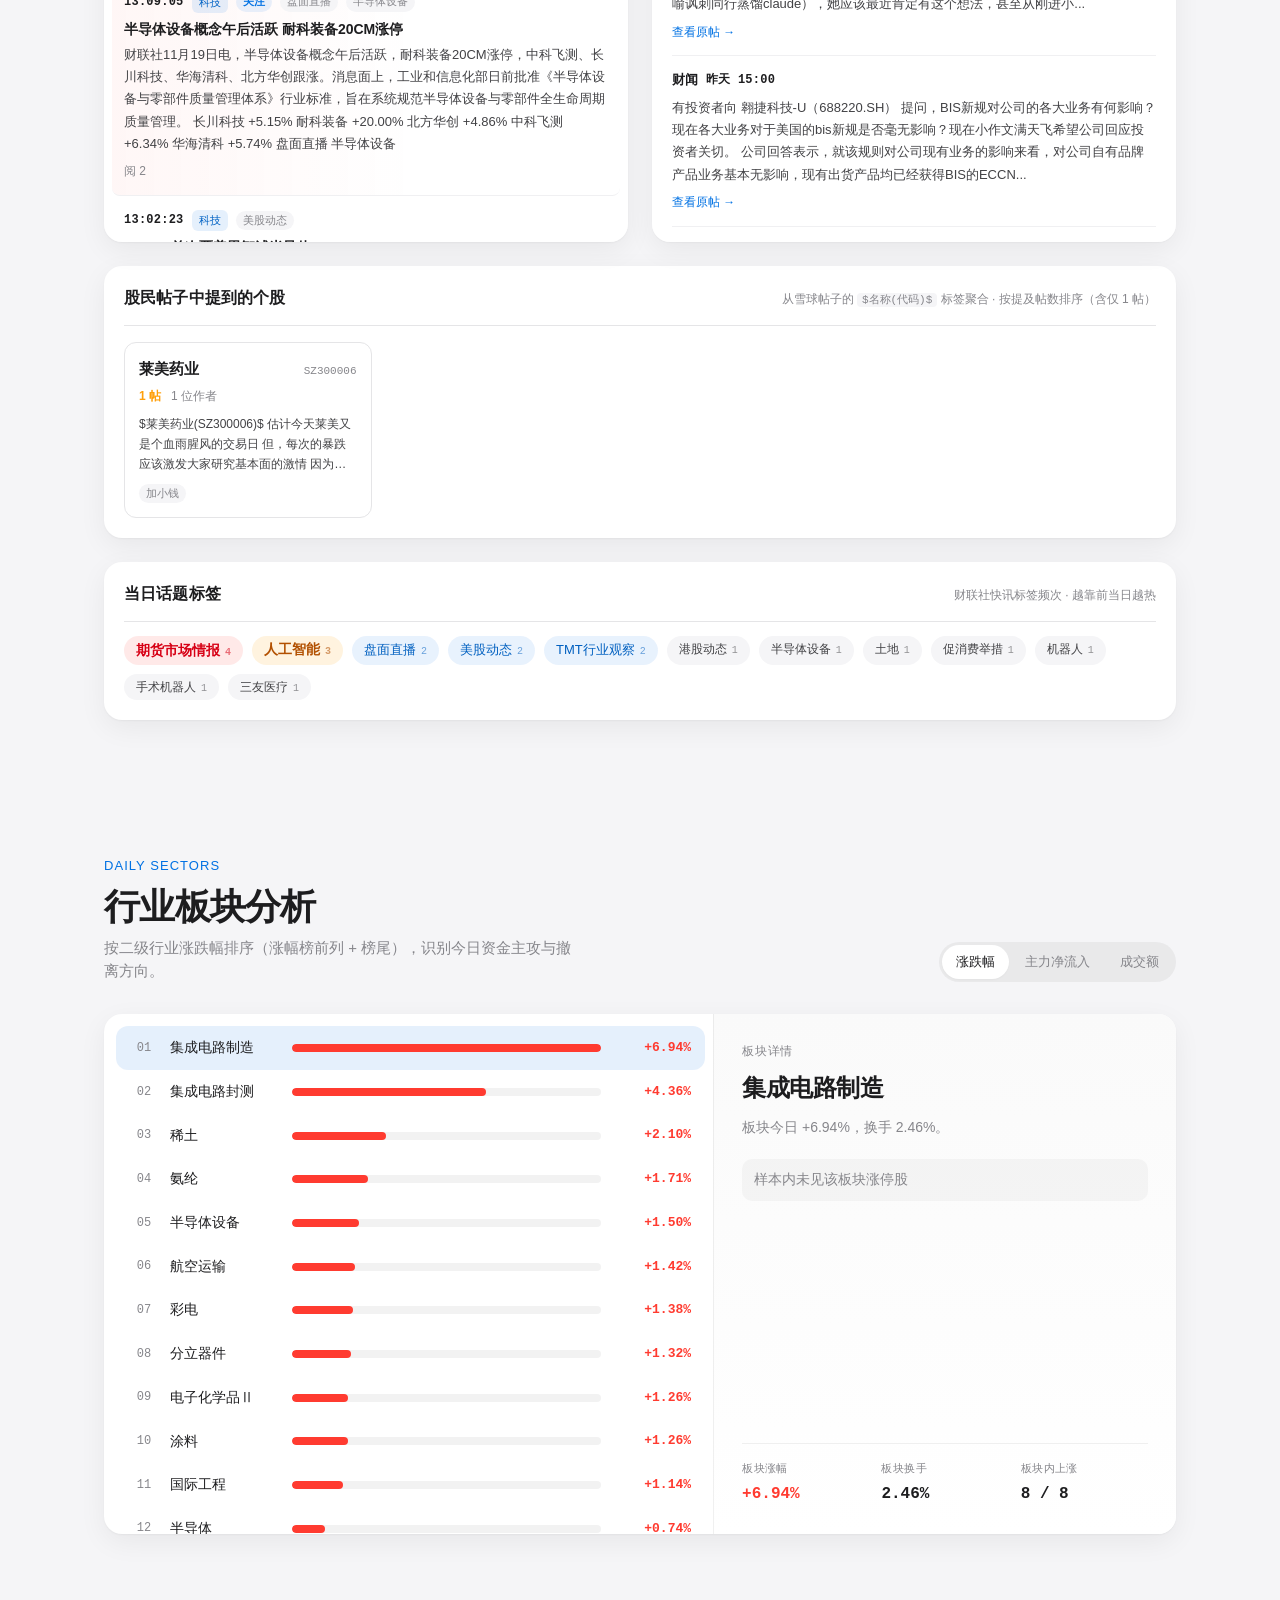
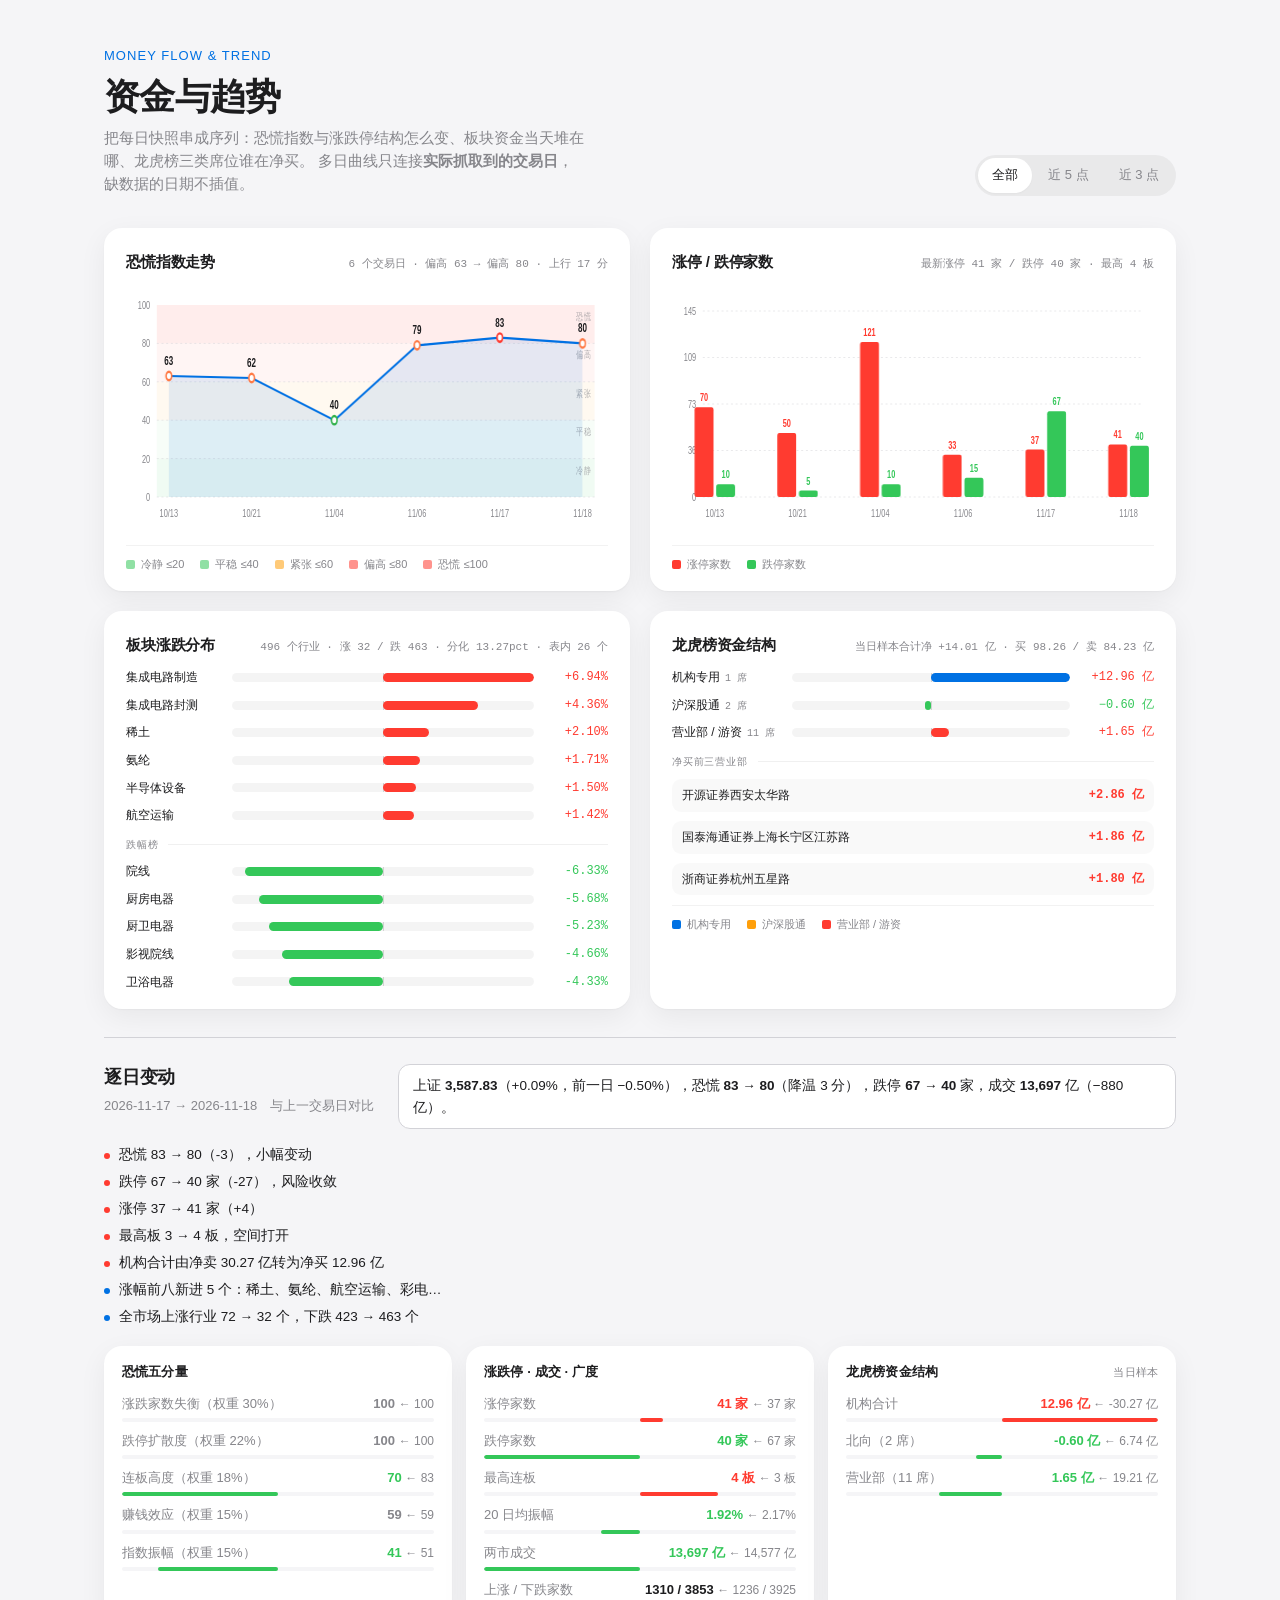
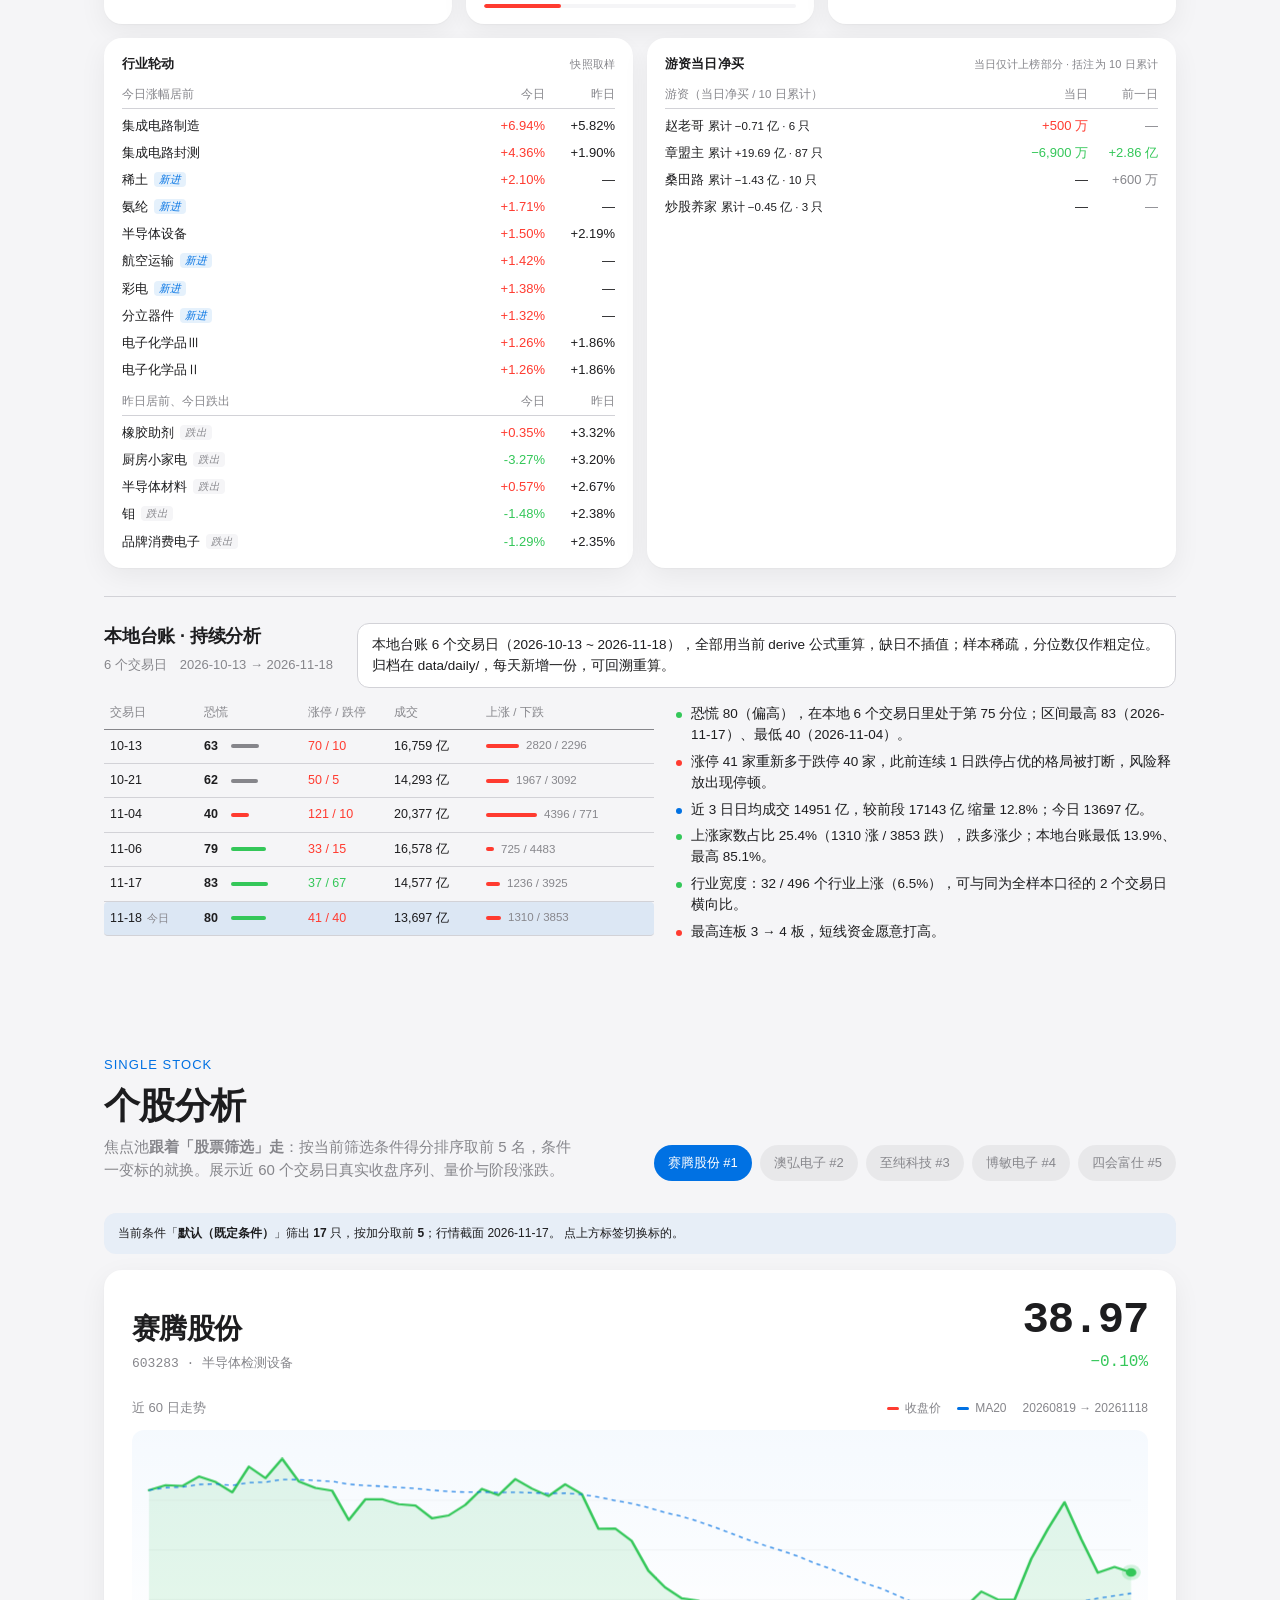
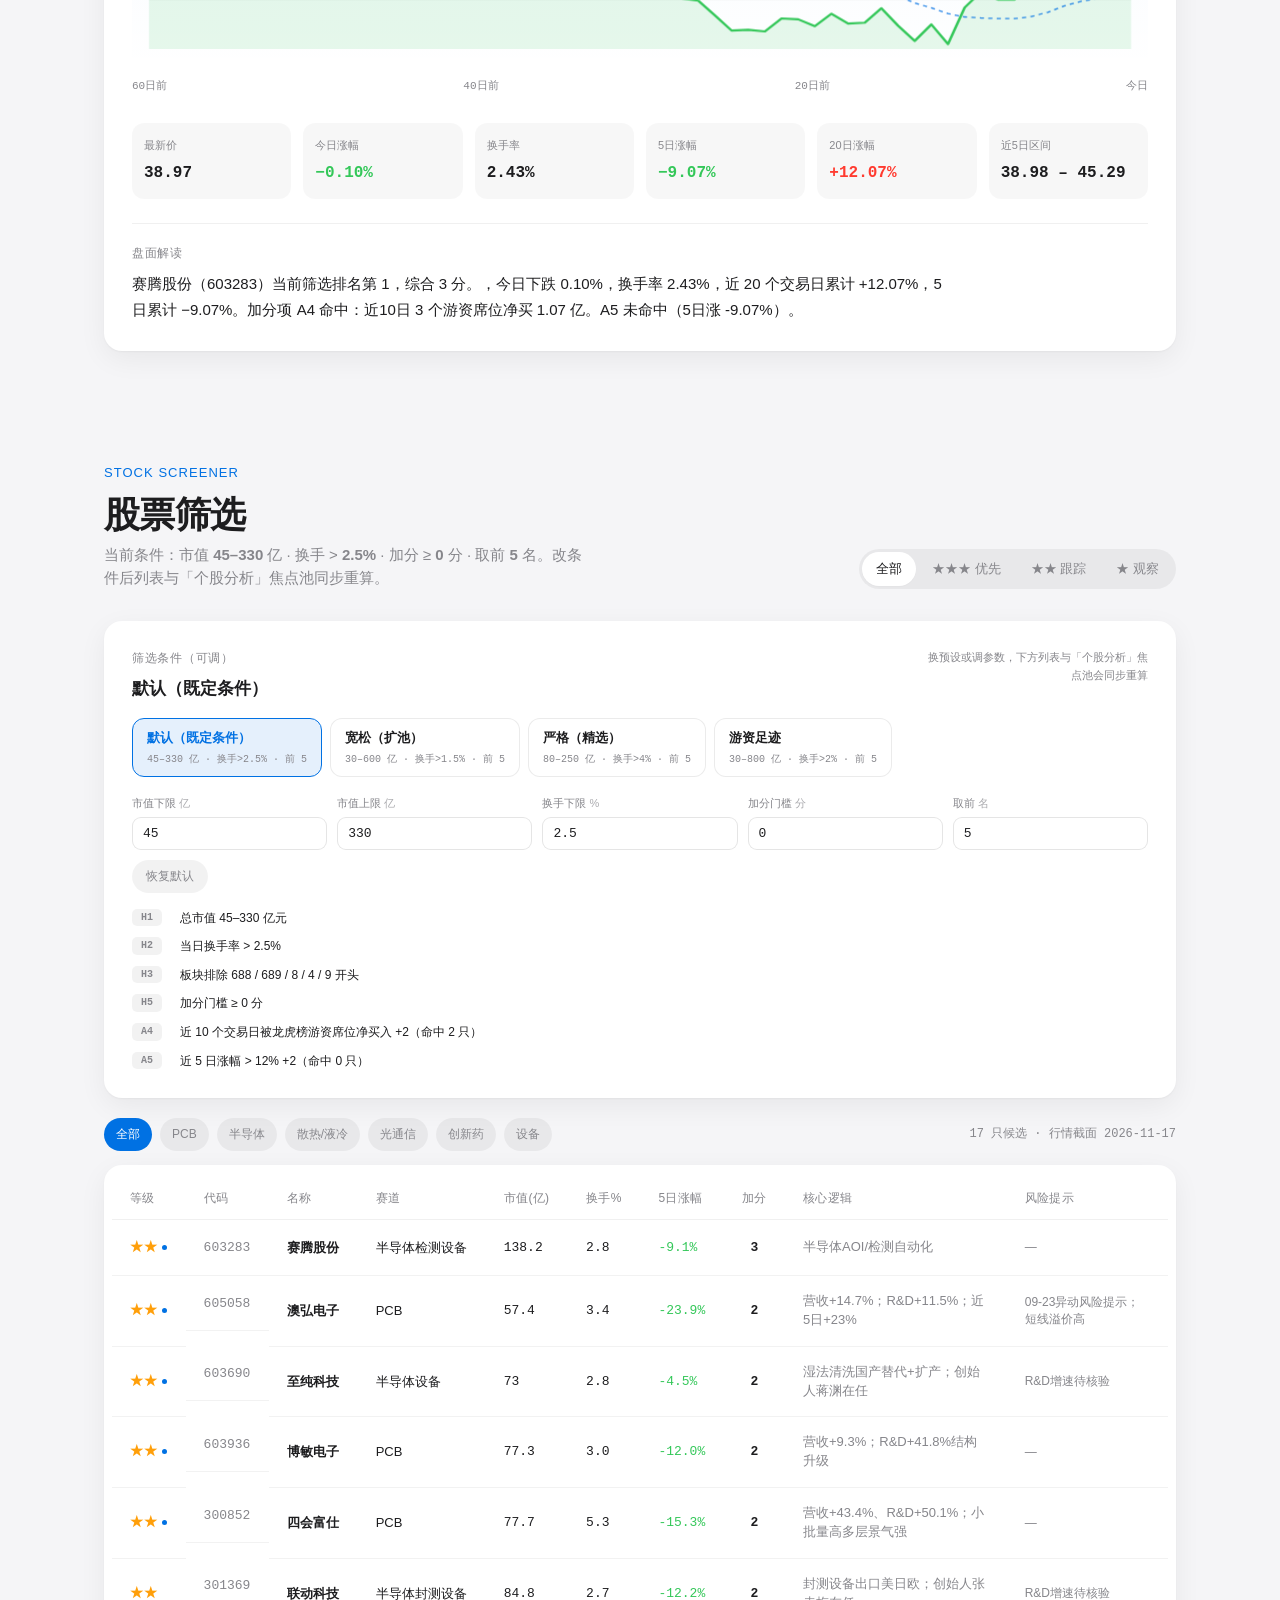
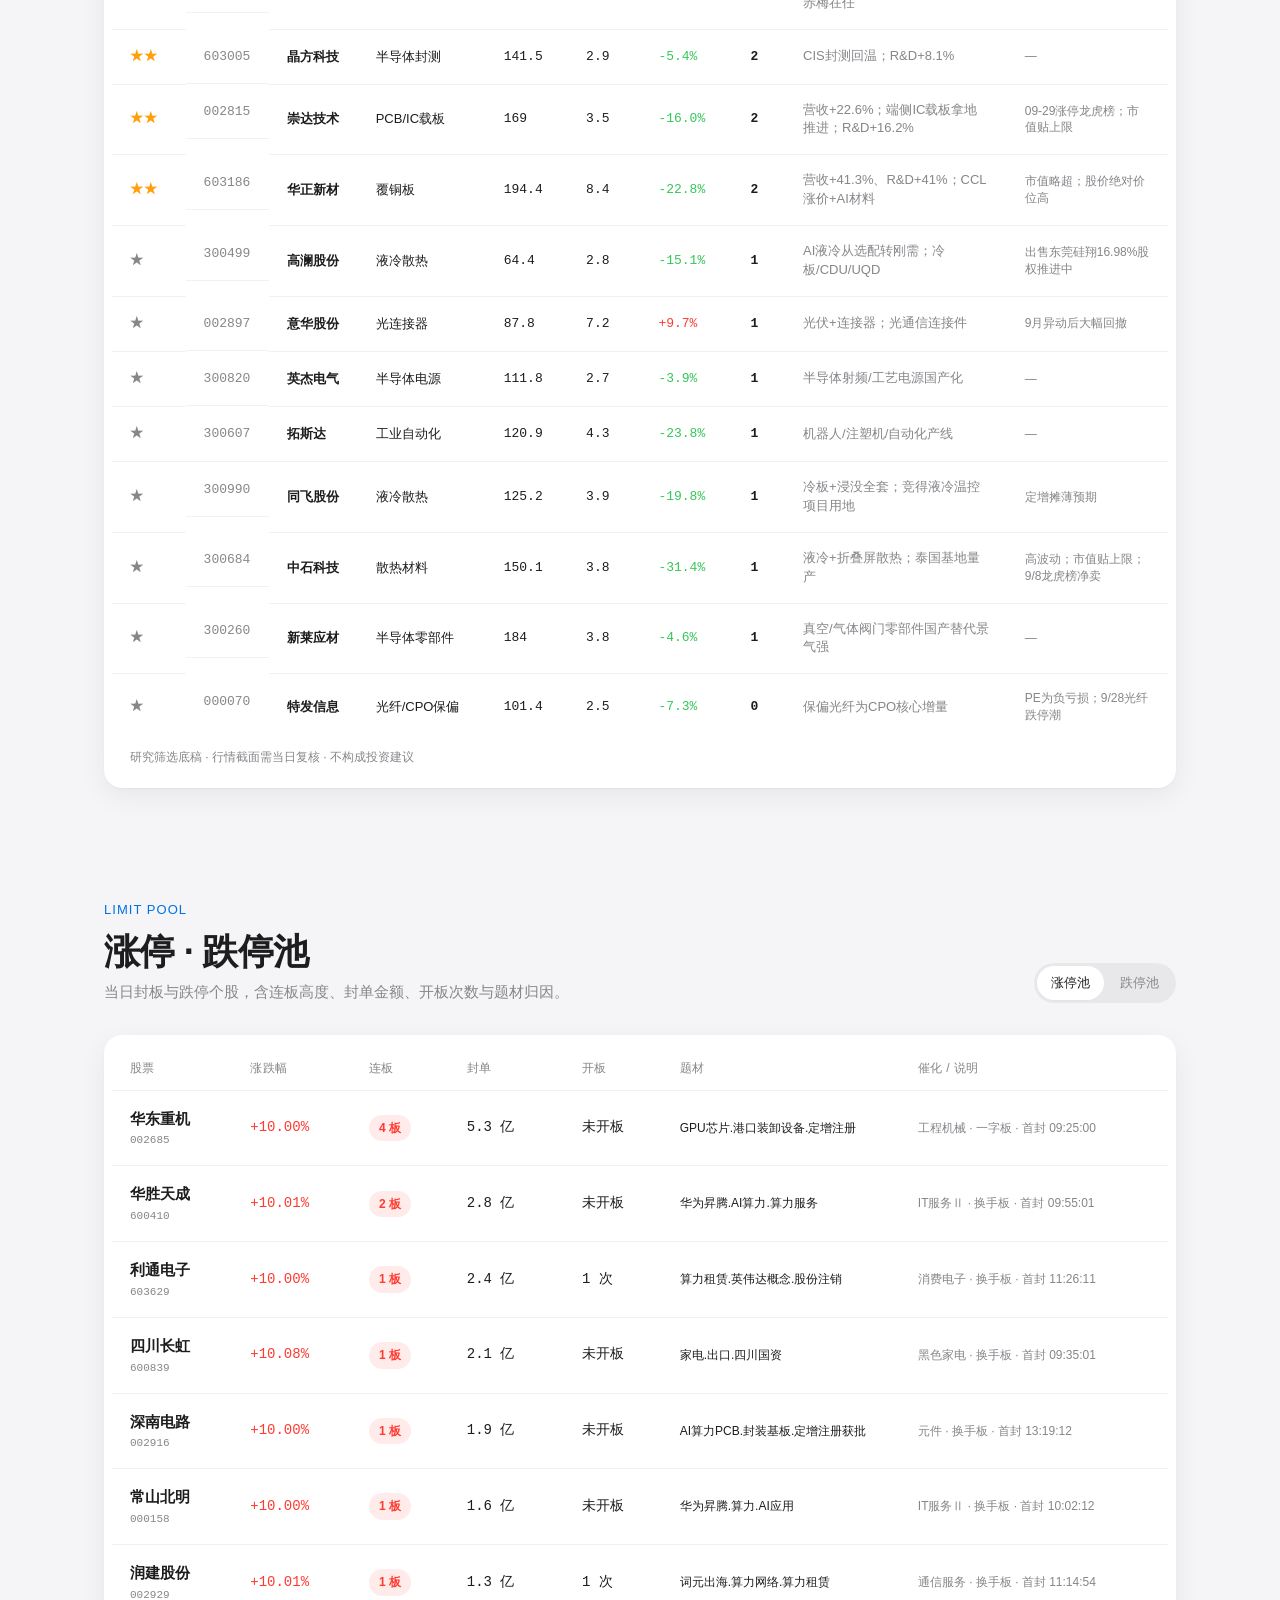
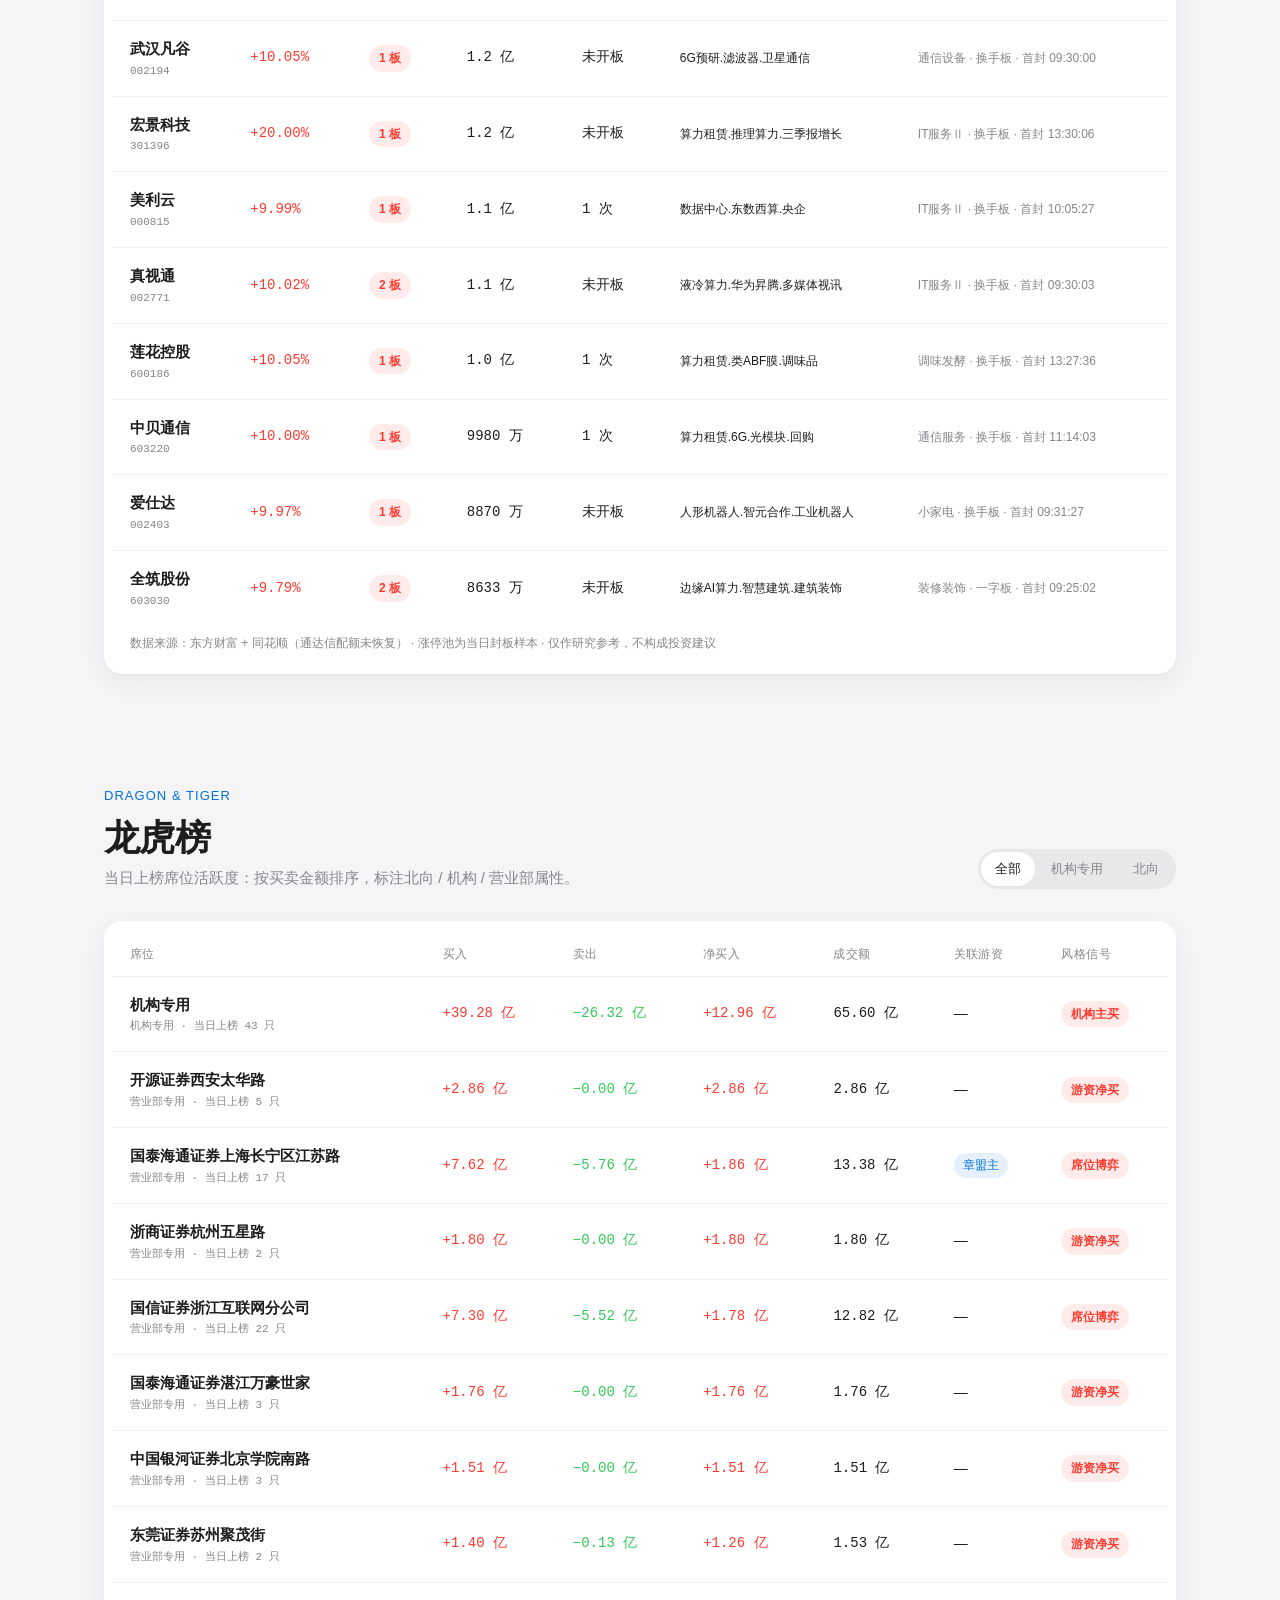
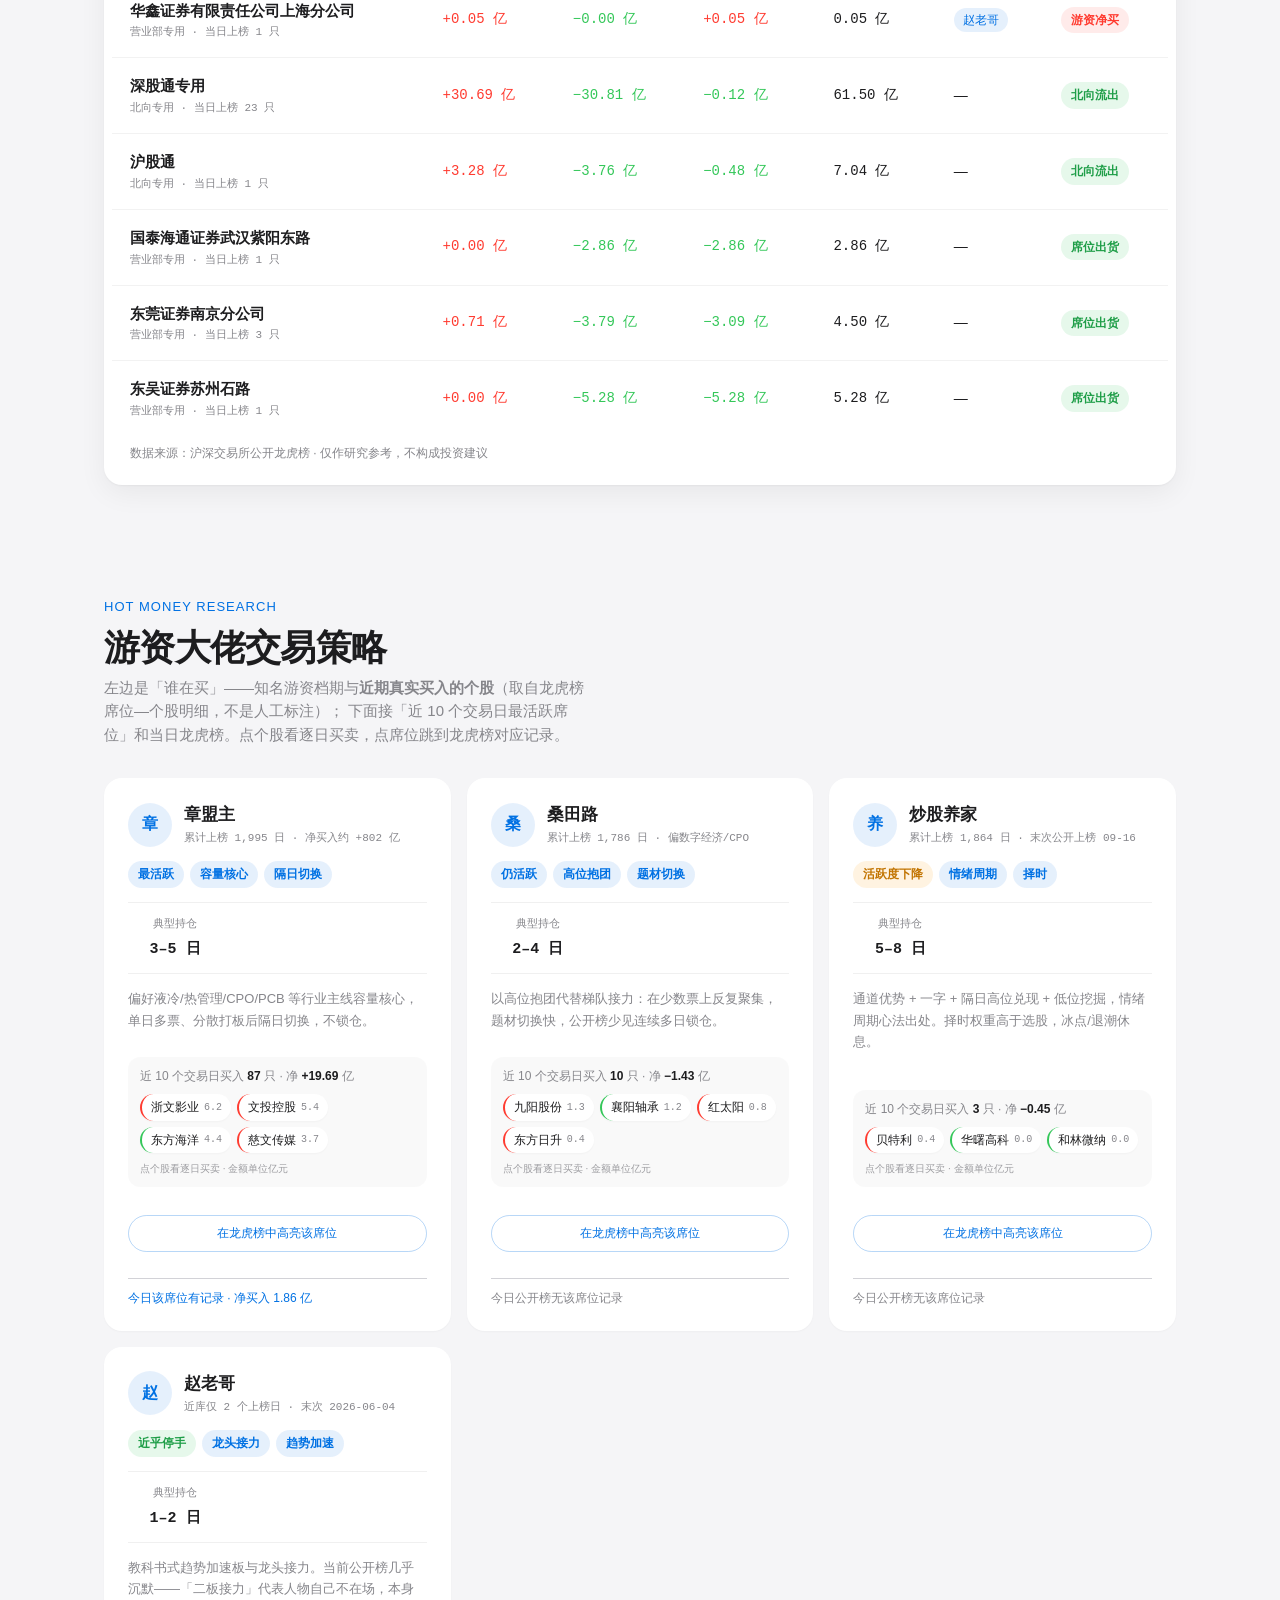
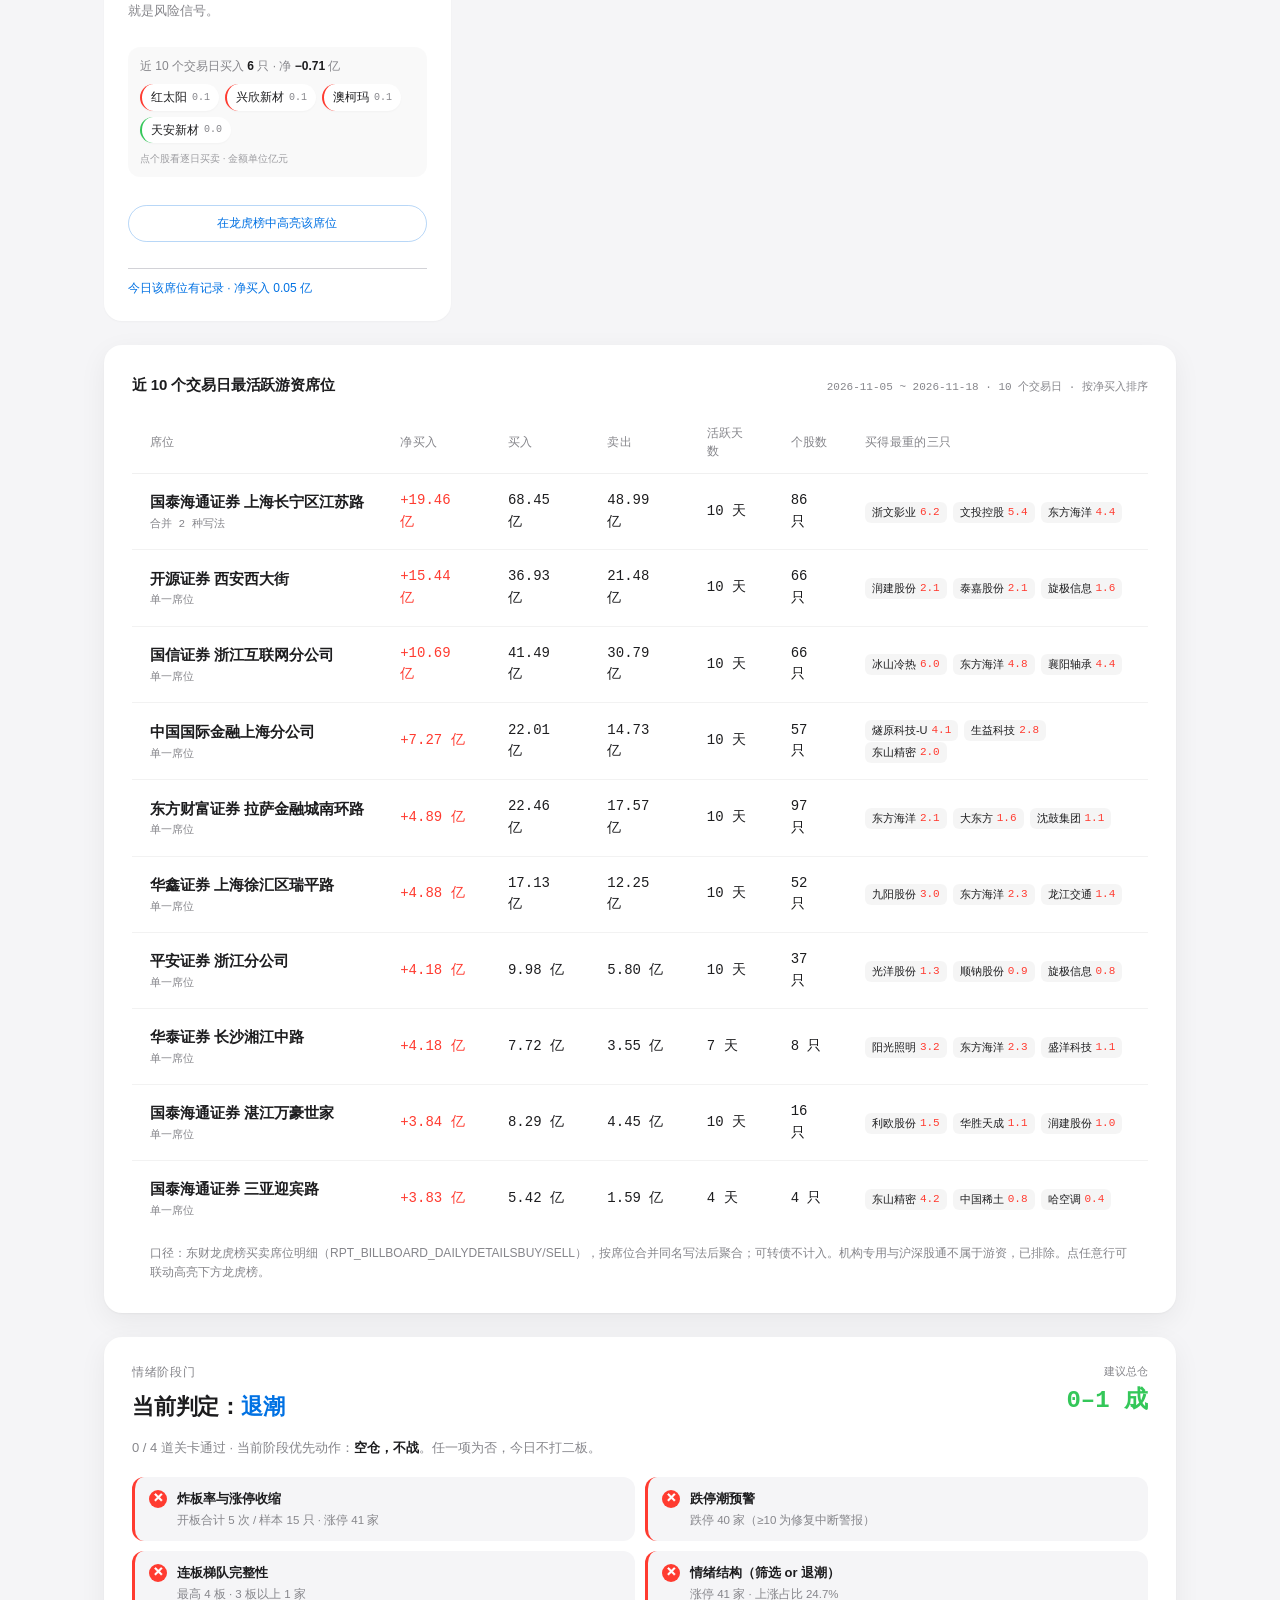
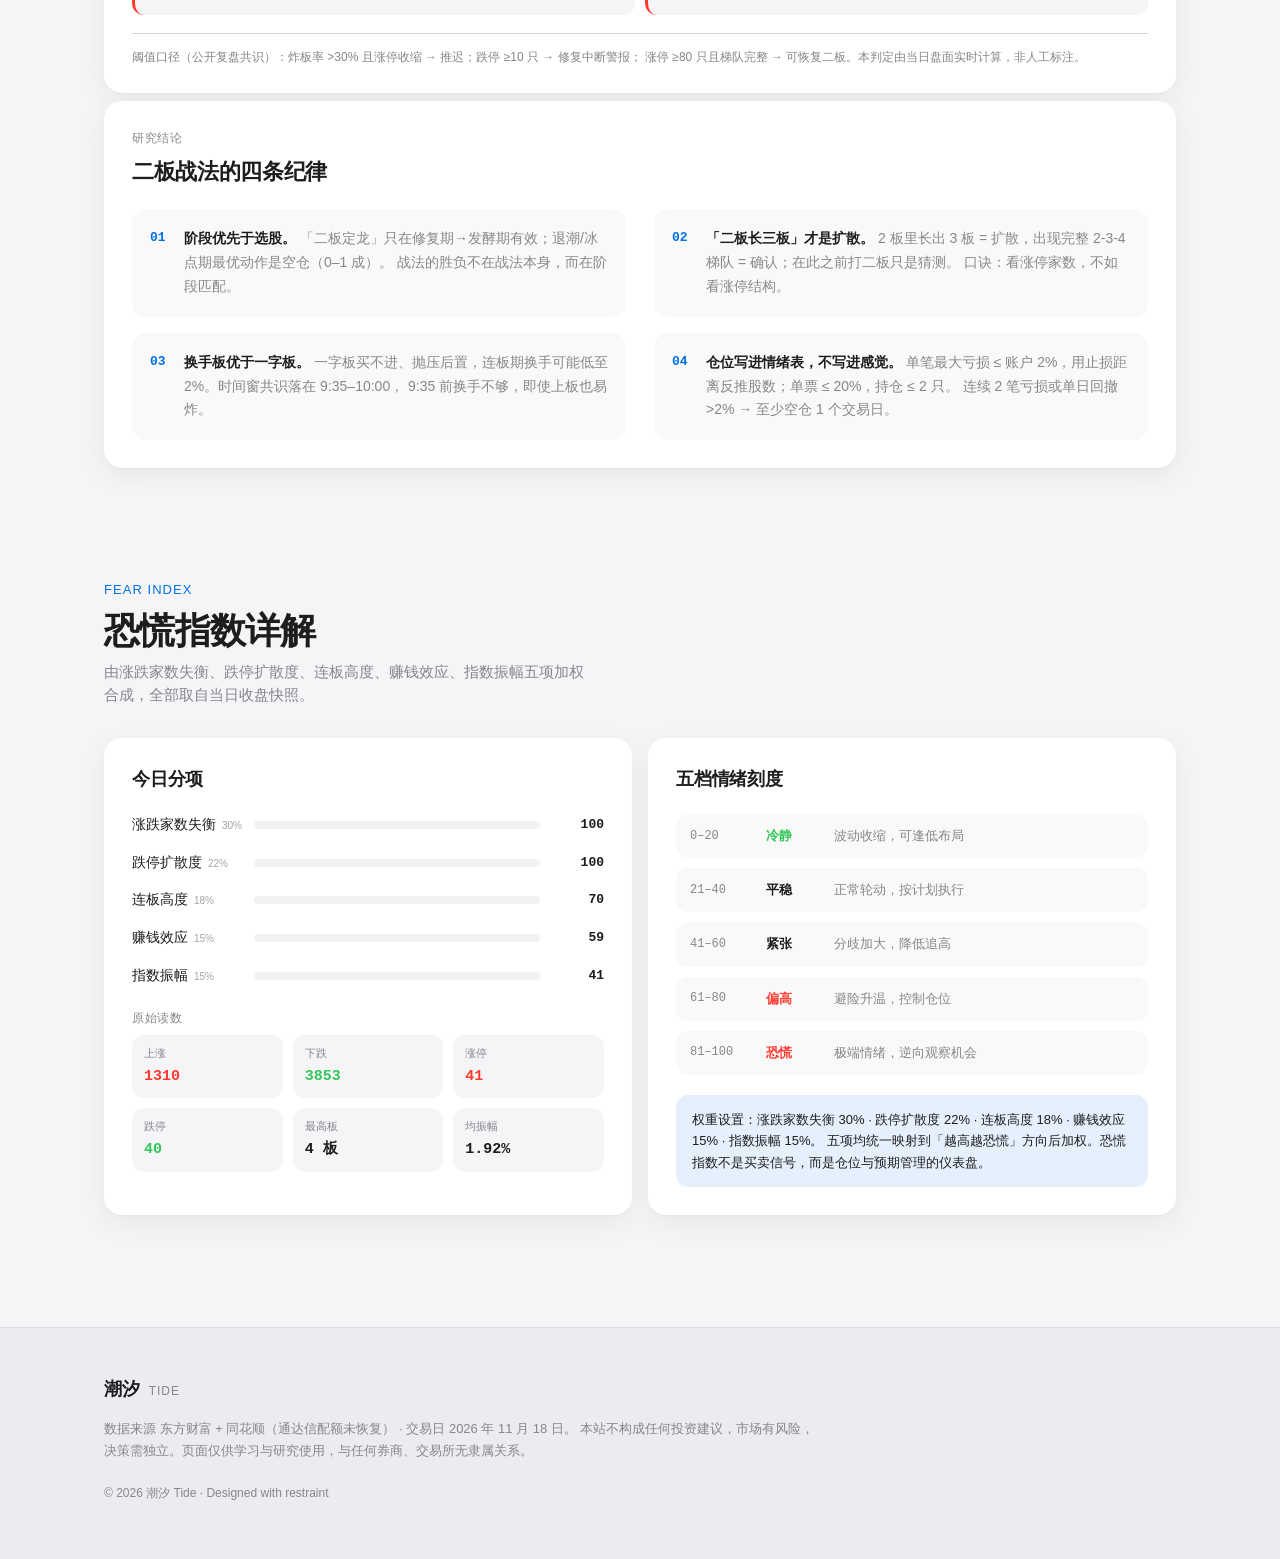
==== commit c0083385: "data: 更新到 2026-11-18 收盘（恐慌 80，涨停 41/跌停 40）+ 本地台账每日归档与跨日分析" ====
--- a/index.html
+++ b/index.html
@@ -256,6 +256,61 @@
             <div class="legend-row" id="chartMoneyLegend"></div>
           </div>
         </div>
+
+        <!-- 逐日变动：和上一个交易日比，什么变了、变成什么方向 -->
+        <div class="delta-block" id="deltaBlock" hidden>
+          <div class="delta-head">
+            <div>
+              <h3 class="panel-title">逐日变动</h3>
+              <p class="delta-range" id="deltaRange">—</p>
+            </div>
+            <p class="delta-lead" id="deltaLead">—</p>
+          </div>
+
+          <ul class="delta-signals" id="deltaSignals"></ul>
+
+          <div class="delta-grid">
+            <div class="panel delta-card">
+              <h4 class="delta-title">恐慌五分量</h4>
+              <div class="delta-rows" id="deltaFearParts"></div>
+            </div>
+            <div class="panel delta-card">
+              <h4 class="delta-title">涨跌停 · 成交 · 广度</h4>
+              <div class="delta-rows" id="deltaLimit"></div>
+            </div>
+            <div class="panel delta-card">
+              <h4 class="delta-title">龙虎榜资金结构<span class="delta-hint">当日样本</span></h4>
+              <div class="delta-rows" id="deltaMoney"></div>
+            </div>
+          </div>
+
+          <div class="delta-grid two">
+            <div class="panel delta-card">
+              <h4 class="delta-title">行业轮动<span class="delta-hint" id="deltaBoardBasis"></span></h4>
+              <div class="delta-table" id="deltaBoards"></div>
+            </div>
+            <div class="panel delta-card">
+              <h4 class="delta-title">游资当日净买<span class="delta-hint">当日仅计上榜部分 · 括注为 10 日累计</span></h4>
+              <div class="delta-table" id="deltaHot"></div>
+            </div>
+          </div>
+        </div>
+
+        <!-- 本地台账：每交易日归档一份，跨日连续分析 -->
+        <div class="delta-block ledger-block" id="ledgerBlock" hidden>
+          <div class="delta-head">
+            <div>
+              <h3 class="panel-title">本地台账 · 持续分析</h3>
+              <p class="delta-range" id="ledgerRange">—</p>
+            </div>
+            <p class="delta-lead" id="ledgerNote">—</p>
+          </div>
+
+          <div class="ledger-wrap">
+            <div class="ledger-table" id="ledgerTable"></div>
+            <ul class="delta-signals ledger-findings" id="ledgerFindings"></ul>
+          </div>
+        </div>
       </div>
     </section>
 
--- a/styles.css
+++ b/styles.css
@@ -2954,3 +2954,332 @@
 }
 
 .fs-net.up { color: var(--up); }
+
+/* ============================================================
+ *  逐日变动（delta）
+ *  与趋势图的区别：趋势图看「多日形状」，这里看「今天这一跳」。
+ * ============================================================ */
+
+.delta-block {
+  margin-top: 28px;
+  padding-top: 26px;
+  border-top: 1px solid var(--tertiary);
+}
+
+.delta-head {
+  display: flex;
+  align-items: flex-start;
+  justify-content: space-between;
+  gap: 24px;
+  flex-wrap: wrap;
+  margin-bottom: 16px;
+}
+
+.delta-head .panel-title {
+  margin: 0 0 4px;
+}
+
+.delta-range {
+  margin: 0;
+  font-size: 13px;
+  color: var(--secondary);
+  font-variant-numeric: tabular-nums;
+}
+
+.delta-lead {
+  margin: 0;
+  flex: 1 1 420px;
+  font-size: 13.5px;
+  line-height: 1.6;
+  color: var(--ink);
+  background: var(--paper);
+  border: 1px solid var(--tertiary);
+  border-radius: var(--radius-sm);
+  padding: 10px 14px;
+}
+
+.delta-lead b { font-weight: 600; }
+
+/* —— 信号清单 —— */
+.delta-signals {
+  list-style: none;
+  margin: 0 0 18px;
+  padding: 0;
+  display: grid;
+  gap: 6px;
+}
+
+.delta-signals li {
+  display: flex;
+  align-items: flex-start;
+  gap: 9px;
+  font-size: 13.5px;
+  line-height: 1.55;
+  color: var(--ink);
+}
+
+.delta-signals li::before {
+  content: "";
+  flex: 0 0 6px;
+  width: 6px;
+  height: 6px;
+  margin-top: 8px;
+  border-radius: 50%;
+  background: var(--tertiary);
+}
+
+.delta-signals li.t-up::before { background: var(--up); }
+.delta-signals li.t-down::before { background: var(--down); }
+.delta-signals li.t-info::before { background: var(--accent); }
+.delta-signals li.t-flat::before { background: var(--secondary); }
+
+/* —— 三列变动卡 —— */
+.delta-grid {
+  display: grid;
+  grid-template-columns: repeat(3, minmax(0, 1fr));
+  gap: 14px;
+  margin-bottom: 14px;
+}
+
+.delta-grid.two { grid-template-columns: repeat(2, minmax(0, 1fr)); }
+
+.delta-card { padding: 16px 18px; }
+
+.delta-title {
+  margin: 0 0 12px;
+  font-size: 13px;
+  font-weight: 600;
+  letter-spacing: 0.01em;
+  display: flex;
+  align-items: baseline;
+  justify-content: space-between;
+  gap: 8px;
+}
+
+.delta-hint {
+  font-size: 11px;
+  font-weight: 400;
+  color: var(--secondary);
+  white-space: nowrap;
+}
+
+.delta-rows { display: grid; gap: 9px; }
+
+.delta-row {
+  display: grid;
+  grid-template-columns: 1fr auto;
+  align-items: baseline;
+  gap: 4px 10px;
+  font-size: 13px;
+}
+
+.delta-row .dr-name {
+  color: var(--secondary);
+  white-space: nowrap;
+  overflow: hidden;
+  text-overflow: ellipsis;
+}
+
+.delta-row .dr-val {
+  font-variant-numeric: tabular-nums;
+  font-weight: 600;
+  white-space: nowrap;
+}
+
+.delta-row .dr-val .dr-prev {
+  font-weight: 400;
+  color: var(--secondary);
+  font-size: 12px;
+}
+
+.delta-row .dr-bar {
+  grid-column: 1 / -1;
+  height: 4px;
+  border-radius: 2px;
+  background: var(--bg);
+  overflow: hidden;
+  position: relative;
+}
+
+.delta-row .dr-bar i {
+  position: absolute;
+  top: 0;
+  height: 100%;
+  border-radius: 2px;
+  display: block;
+}
+
+.dr-up { color: var(--up); }
+.dr-down { color: var(--down); }
+.dr-flat { color: var(--secondary); }
+
+/* —— 轮动 / 游资表 —— */
+.delta-table { display: grid; gap: 7px; }
+
+.dt-row {
+  display: grid;
+  grid-template-columns: 1fr 62px 62px;
+  align-items: baseline;
+  gap: 8px;
+  font-size: 13px;
+  font-variant-numeric: tabular-nums;
+}
+
+.dt-row.dt-head {
+  font-size: 11.5px;
+  color: var(--secondary);
+  padding-bottom: 4px;
+  border-bottom: 1px solid var(--tertiary);
+}
+
+.dt-row .dt-name {
+  white-space: nowrap;
+  overflow: hidden;
+  text-overflow: ellipsis;
+}
+
+.dt-row .dt-num { text-align: right; }
+
+.dt-new {
+  display: inline-block;
+  margin-left: 6px;
+  padding: 0 5px;
+  font-size: 10.5px;
+  line-height: 15px;
+  border-radius: 4px;
+  background: var(--accent-soft);
+  color: var(--accent);
+  vertical-align: 1px;
+}
+
+.dt-out {
+  display: inline-block;
+  margin-left: 6px;
+  padding: 0 5px;
+  font-size: 10.5px;
+  line-height: 15px;
+  border-radius: 4px;
+  background: var(--bg);
+  color: var(--secondary);
+  vertical-align: 1px;
+}
+
+.delta-empty {
+  font-size: 13px;
+  color: var(--secondary);
+  margin: 0;
+}
+
+@media (max-width: 900px) {
+  .delta-grid,
+  .delta-grid.two { grid-template-columns: 1fr; }
+  .delta-head { flex-direction: column; gap: 10px; }
+  .delta-lead { flex: 1 1 auto; }
+}
+
+@media (max-width: 560px) {
+  .dt-row { grid-template-columns: 1fr 54px 54px; font-size: 12.5px; }
+}
+
+/* ============================================================
+ *  本地台账 · 持续分析
+ *  data/daily/ 每交易日一份存档，跨日算「连续性」，不是单日快照。
+ * ============================================================ */
+
+.ledger-block { border-top: 1px solid var(--tertiary); }
+
+.ledger-wrap {
+  display: grid;
+  grid-template-columns: minmax(0, 1.1fr) minmax(0, 1fr);
+  gap: 22px;
+  align-items: start;
+}
+
+.ledger-table {
+  display: grid;
+  gap: 0;
+  font-size: 12.5px;
+  font-variant-numeric: tabular-nums;
+}
+
+.lg-row {
+  display: grid;
+  grid-template-columns: 86px 96px 78px 84px minmax(0, 1fr);
+  min-width: 0;
+  gap: 8px;
+  align-items: center;
+  padding: 7px 6px;
+  border-bottom: 1px solid var(--tertiary);
+}
+
+.lg-row.lg-head {
+  padding-top: 0;
+  font-size: 11.5px;
+  color: var(--secondary);
+  border-bottom: 1px solid var(--secondary);
+}
+
+.lg-row.lg-now {
+  background: var(--accent-soft);
+  border-radius: 4px;
+}
+
+.lg-date { white-space: nowrap; }
+.lg-date em {
+  font-style: normal;
+  font-size: 10.5px;
+  color: var(--secondary);
+  margin-left: 5px;
+}
+
+/* 恐慌条：必须 display:block，inline 元素会忽略 width% —— 这个坑踩过 */
+.lg-fear { display: flex; align-items: center; gap: 7px; }
+
+.lg-fear b { font-weight: 600; min-width: 20px; }
+
+.lg-fear i {
+  display: block;
+  height: 4px;
+  border-radius: 2px;
+  background: var(--secondary);
+  flex: 0 0 auto;
+}
+
+.lg-num { white-space: nowrap; }
+.lg-num.up { color: var(--up); }
+.lg-num.down { color: var(--down); }
+.lg-num.flat { color: var(--secondary); }
+
+.lg-adv { display: flex; align-items: center; gap: 7px; min-width: 0; }
+
+.lg-adv i {
+  display: block;
+  height: 4px;
+  border-radius: 2px;
+  background: var(--up);
+  flex: 0 0 auto;
+}
+
+.lg-adv span {
+  color: var(--secondary);
+  font-size: 11.5px;
+  white-space: nowrap;
+  overflow: hidden;
+  text-overflow: ellipsis;
+}
+
+.ledger-findings { margin: 0; }
+
+/* 1024 档时两栏会把表格挤到 ~45% 宽，5 列排不下（实测溢出 25px）——
+   台账这块宽度需求比同页其它两栏区更大，提前退成单栏。 */
+@media (max-width: 1180px) {
+  .ledger-wrap { grid-template-columns: 1fr; gap: 16px; }
+}
+
+@media (max-width: 560px) {
+  .lg-row {
+    grid-template-columns: 74px 74px 66px minmax(0, 1fr);
+    font-size: 12px;
+  }
+  .lg-row .lg-c-turn { display: none; }
+}
